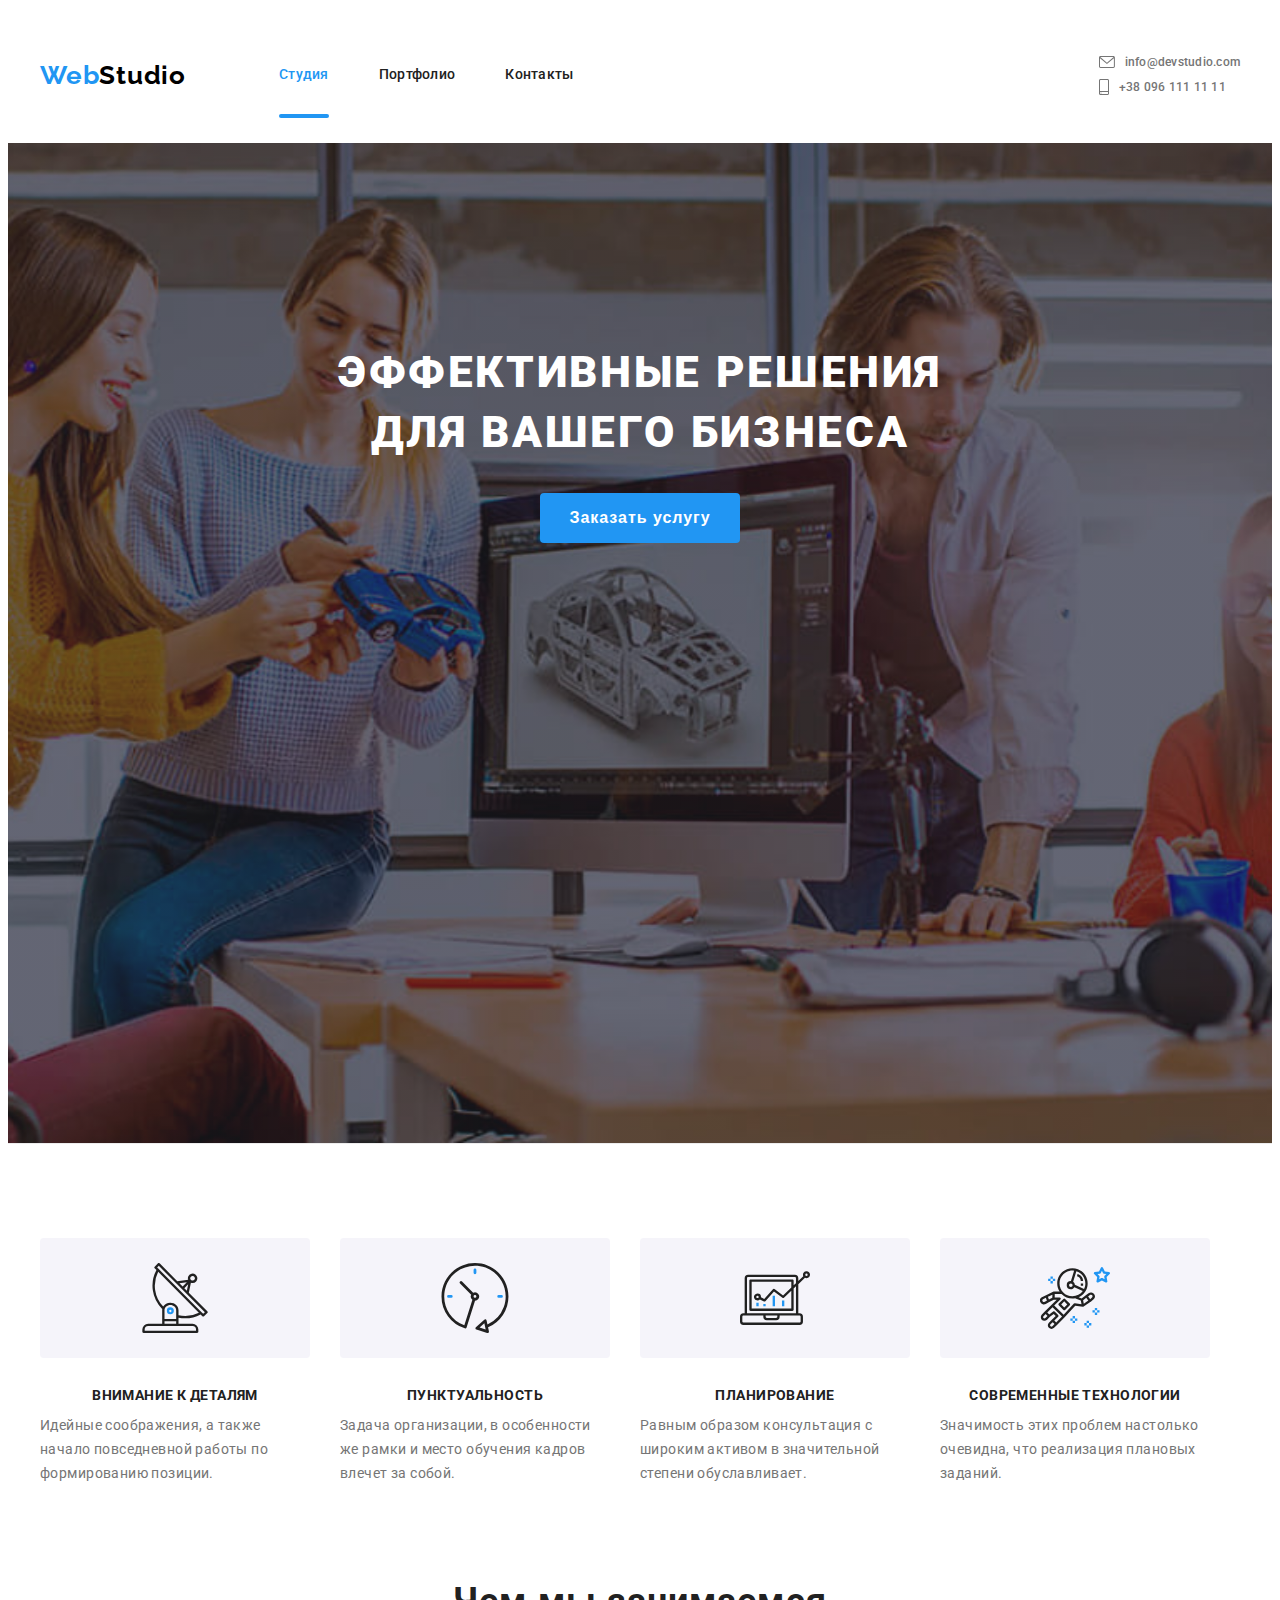
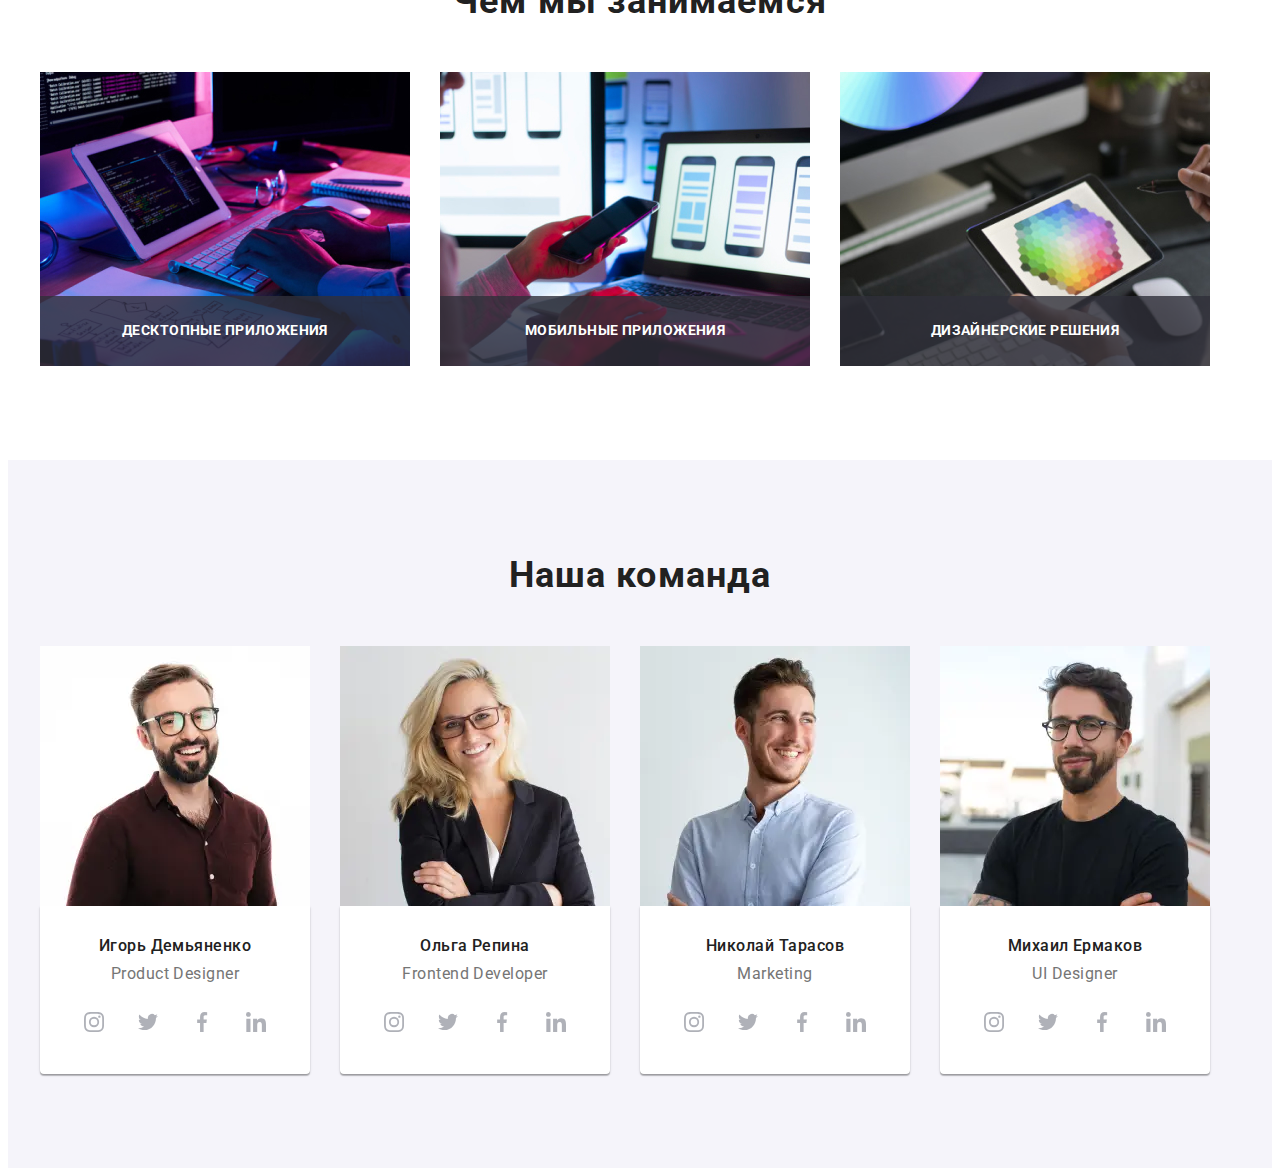
==== index.html @ 8771c3a0 "step 7" ====
<!DOCTYPE html>
<html lang="ru">
<head>
    <meta charset="UTF-8">
    <meta http-equiv="X-UA-Compatible" content="IE=edge">
    <meta name="viewport" content="width=device-width, initial-scale=1.0"/>
    <title>Document</title>
    <link rel="stylesheet" href="https://cdnjs.cloudflare.com/ajax/libs/modern-normalize/1.1.0/modern-normalize.min.css"
        integrity="sha512-wpPYUAdjBVSE4KJnH1VR1HeZfpl1ub8YT/NKx4PuQ5NmX2tKuGu6U/JRp5y+Y8XG2tV+wKQpNHVUX03MfMFn9Q=="
        crossorigin="anonymous" referrerpolicy="no-referrer" />

    <link rel="preconnect" href="https://fonts.googleapis.com">
 <link rel="preconnect" href="https://fonts.gstatic.com" crossorigin>

 <link href="https://fonts.googleapis.com/css2?family=Raleway:wght@700&family=Roboto:wght@400;500;700;900&display=swap" rel="stylesheet">


 <link rel="stylesheet" href="./css/main.min.css">
    
</head>
<body>
    <!---------------------------------------------Блок 1 Шапка ----------------------------------------------------->
     <header class="header"> 
         <div class="container header-container">
            <nav class="header-nav active">
              <a class="link body-logo-head" href="" lang="en"><span>Web</span><span class="third-body-logo">Studio</span></a>
        
                <ul class="list menu-list">
                    <li class="menu-list__map"><a class="menu-list__source link current" href="./index.html">Студия</a></li>
                    <li class="menu-list__map"><a class="menu-list__source link" href="./portfolio.html">Портфолио</a></li>
                    <li class="menu-list__map"><a class="menu-list__source link" href="#address">Контакты</a></li>
                    </ul>
                   </nav>
     <!-- <--========================= START Mobile-menu==================== --> 
             <button class="burger-btn" data-menu-open="">
                 <svg class="burger-btn__icon" width="40px" height="40px">
                   <use href="./img/page-3/icon/sprite.svg#icon-burger">
                       
                   </use>
                 </svg>
             </button>

            <div class="mobile-menu" data-menu="">
                <button class="mobile-menu__close" data-menu-close="">
                    <svg class="mobile-menu__complete" width="18px" height="18px">
                        <use href="./img/page-3/icon/sprite.svg#icon-close">
                
                        </use>
                    </svg>
                </button>
                <div class="mobile-menu__menu list">
                    <ul class="list mobile-menu__list">
                        <li class="mobile-menu__text"><a class="mobile-menu__anchor link current" href="">Студия</a></li>
                        <li class="mobile-menu__text"><a class="mobile-menu__anchor link" href="">Портфолио</a></li>
                        <li class="mobile-menu__text"><a class="mobile-menu__anchor link" href="">Контакты</a></li>
                    </ul>
                </div>
                <div class="mobile-menu__contacts">
                    <ul class="list mobile-menu__list">
                        <li class="mobile-menu__scroll" aria-label="Позвонить">
                            <a class="mobile-menu__phone link" href="tel:+380961111111">
                                +38 096 111 11 11
                            </a>
                        </li>
                        <li class="mobile-menu__scroll" aria-label="Написать">
                            <a class="mobile-menu__mail link" href="mailto:info@devstudio.com">
                                info@devstudio.com
                            </a>
                        </li>
                    </ul>
                </div>
                <div class="mobile-menu__network">
                    <ul class="list mobile-menu__catalog">
                        <li class="mobile-menu__cards"> <a class="mobile-menu__sites link" href="">Instagram</a></li>
                        <li class="mobile-menu__cards"> <a class="mobile-menu__sites link" href="">Twitter</a></li>
                        <li class="mobile-menu__cards"> <a class="mobile-menu__sites link" href="">Facebook</a></li>
                        <li class="mobile-menu__cards"> <a class="mobile-menu__sites link" href="">LinkedIn</a></li>
                    </ul>
                </div>
            </div> 
            <!--========================= AND Mobile-menu==================== -->
            <ul class="menu-list header-container__menu list">

                    <li class=" header-container__connection" aria-label="Написать">
                        <a class="menu-list__сonnection link" href="mailto:info@devstudio.com">
                            <svg class="menu-list__badge" width="16px" height="12px">
                                <use href="./img/page-3/icon/sprite.svg#icon-envelope">
                            
                                </use>
                            </svg>
                            info@devstudio.com
                         </a>
                    </li>
                    <li class="" aria-label="Позвонить">
                         <a class="menu-list__сonnection link" href="tel:+380961111111">
                             <svg class="menu-list__badge" width="10px" height="16px">
                                 <use href="./img/page-3/icon/sprite.svg#icon-smartphone">
                         
                                 </use>
                             </svg>
                        +38 096 111 11 11
                     </a>
                    </li>
             </ul>
       
            
        
        </div>  

   </header> 
    <!------------------------------------------Герой---------------------------------------------------------->
    <main>
            
             <section class="hero">
                

                 <div class="container hero__text">
                    <h1 class="main-slogan hero-after-title">Эффективные решения для вашего бизнеса</h1> 
                    <button data-modal-open class="button primary" type="button">Заказать услугу</button>
                </div>
                <div class="backdrop is-hidden" data-modal>
                    <div class="modal">
                        <button data-modal-close class="modal-close" type="button">
                            <svg class="modal-close-icon" width="18px" height="18px">
                                <use href="./img/page-3/icon/sprite.svg#icon-close">
                            
                                </use>
                            </svg>
                        </button>
                    
                        <!-- <div class="backdrop-form">
                                <form class="modal-form">
                                   <p class="form-text-hero">Оставьте свои данные, мы вам перезвоним</p>
                                        
                                            <div class="form-hero">
                                            <label class="form-hero-label" for="name">Имя</label>
                                               <div class="modal-form-wrapper">
                                                <input class="form-hero-input" type="text" name="username" autofocus id="name"  minlength="2" 
                                 pattern="[a-zA-Zа-яёА-ЯЁ]+" title="Имя должно содержать символы кириллицы или латиницы" required/>
                                                <svg class="modal-form-icon" width="18px" height="18px">
                                                    <use href="./img/page-3/icon/icons.svg#icon-person-black">
                                                
                                                    </use>
                                                </svg>
                                            </div>
                                            </div>
                                            <div class="form-hero">
                                            <label class="form-hero-label" for="tel">Телефон</label>
                                              <div class="modal-form-wrapper">
                                                <input class="form-hero-input" type="tel" name="tel" id="tel"  pattern="[0-9]{3}-[0-9]{3}-[0-9]{2}-[0-9]{2}" title="099-999-99-99" required/>
                                                <svg class="modal-form-icon" width="18px" height="18px">
                                                    <use href="./img/page-3/icon/icons.svg#icon-phone-black">
                                                
                                                    </use>
                                                </svg>
                                            </div>
                                            </div>
                                            <div class="form-hero">
                                            <label class="form-hero-label" for="email">Почта</label>
                                              <div class="modal-form-wrapper">
                                                <input class="form-hero-input" type="email" name="email" id="email" pattern="[a-z0-9._%+-]+@[a-z0-9.-]+\.[a-z]{2,4}$" title="mail@mail.com" required />
                                                <svg class="modal-form-icon" width="18px" height="18px">
                                                    <use href="./img/page-3/icon/icons.svg#icon-email-black">
                                                
                                                    </use>
                                                </svg>
                                                </div>
                                            </div>
                                            <div class="form-hero">
                                            <label>Комментарий</label>
                                                <textarea class="comment-form" name="comment" placeholder="Введите текст"></textarea>
                                            </div>
                                            <div class="form-hero-checbox">
                                                <label class="form-label-hero">
                                                <input class="checkbox" type="checkbox" name="agree" value="agree" id="agree" />
                                                <span class="icon"></span>
                                                Соглашаюсь с рассылкой и принимаю&nbsp;<a class="form-hero-link" href="index.html">Условия
                                                 договора</a></label>
                                            </div>
                                           
                                   
                              
                                    <button class="button primary" type="submit">Отправить</button>
                                </form>
                            </div>
                    </div>
                </div> --> 

            </section>
            
            <!-- Блок 3 приемущества -->
             
                <section class="about">

                    <div class="container">
                        <h2 class="visually-hidden">Наши приемущества</h2>
                        <ul class="list about-item">
                            <li class="about-pro-item icon-antenna">
                                <h3 class="about-title">Внимание к деталям</h3>
                                <p class="about-text">Идейные соображения, а также начало повседневной работы по формированию позиции.</p>

                            </li>
                        
                            <li class="about-pro-item icon-clock">
                                <h3 class="about-title">Пунктуальность</h3>
                                <p class="about-text">Задача организации, в особенности же рамки и место обучения кадров влечет за собой.</p>

                            </li>
                        
                            <li class="about-pro-item icon-diagram">
                                <h3 class="about-title">Планирование</h3>
                                <p class="about-text">Равным образом консультация с широким активом в значительной степени обуславливает.</p>

                            </li>
                        
                            <li class="about-pro-item icon-astronaut">
                                <h3 class="about-title">Современные технологии</h3>
                                <p class="about-text">Значимость этих проблем настолько очевидна, что реализация плановых заданий.</p>
                            </li>
                        </ul>
                    
                        </div>
                 </section> 
            
            <!--Блок 4 Направление-->
            
              <section class="aside-can">
                <div class="container">
                    <h2 class="aside-us">Чем мы занимаемся</h2>
                    <ul class="list item-us">
                        <li class="item-can">
                            <div class="features-icon">
                              <img src="./img/page-1/img-7.jpg" width="370" height="294" alt="foto computer" />
                              <div class="features-icon-head">
                              <h2 class="features-icon-text">Десктопные приложения</h2>
                              </div>
                            </div>
                        </li>
                        <li class="item-can">
                            <div class="features-icon">
                            <img src="./img/page-1/img-8.jpg" width="370" height="294" alt="foto telephone" />
                                <div class="features-icon-head">
                                <h2 class="features-icon-text">Мобильные приложения</h2>
                                </div>
                            </div>
                        </li>
                        <li class="item-can">
                            <div class="features-icon">
                            <img src="./img/page-1/img-9.jpg" width="370" height="294" alt="foto tablet">
                                <div class="features-icon-head">
                                <h2 class="features-icon-text">Дизайнерские решения</h2>
                                </div>
                            </div>
                        </li>
                    </ul>
                </div>
            </section> 

        <!---Блок 5 Сотрудники-->
           
                <section class="aside-team">
                    <div class="container">

                        <h2 class="aside-us">Наша команда</h2>
                        <ul class="list item-us">
                            <li class="item item-substrate">
                                <picture>

                                    <source media="(min-width: 1200px)" 
                                    srcset="./img/img/team/team-1-desktop.webp,
                                            ./img/img/team/team-1-desktop@2x.webp " 
                                    type="image/webp">



                                    <source media="(min-width: 1200px)"
                                     srcset="./img/img/team/team-1-desktop.jpg,
                                            ./img/img/team/team-1-desktop@2x.jpg">



                                    <source media="(min-width: 768px)" 
                                     srcset="./img/img/team/team-1-tablet.webp,
                                             ./img/img/team/team-1-tablet@2x.webp " 
                                    type="image/webp">
                                   

                                    <source media="(min-width: 768px)" 
                                     srcset="./img/img/team/team-1-tablet.jpg
                                             ./img/img/team/team-1-tablet@2x.jpg ">


                                        
                                    <source media="(min-width: 270px)" 
                                    srcset="./img/img/team/team-1.webp,
                                            ./img/img/team/team-1@2x.webp " 
                                    type="image/webp">


                                    <source media="(min-width: 270px)" 
                                    srcset="./img/img/team/team-1.jpg,
                                            ./img/img/team/team-1@2x.jpg ">
                                <img class="aside-img" src="#" alt="employees-1" 
                                loading="lazy">
                                
                                </picture>
                            
                                <div class="item-pro-name">
                                <h3 class="item-name">Игорь Демьяненко</h3>
                                <p class="content-team">Product Designer</p>
                                
                                <ul class="list  icon-manu">
                                    <li class="icon-list">
                                        <a  href="" class="link-info">
                                            <svg class="icon-info" width="20px" height="20px">
                                                <use href="./img/page-3/icon/sprite.svg#icon-instagram">
                                                </use>
                                            </svg>
                                        </a>
                                    </li>
                                    <li class="icon-list">
                                        <a class="link-info" href="">
                                            <svg class="icon-info" width="20px" height="20px">
                                                <use href="./img/page-3/icon/sprite.svg#icon-twitter">
                                                </use>
                                            </svg>
                                        </a>
                                    </li>
                                    <li class="icon-list">
                                        <a class="link-info" href="">
                                            <svg class="icon-info" width="20px" height="20px">
                                                <use href="./img/page-3/icon/sprite.svg#icon-facebook">
                                                </use>
                                            </svg>
                                        </a>
                                    </li>
                                    <li class="icon-list">
                                        <a class="link-info" href="">
                                            <svg class="icon-info" width="20px" height="20px">
                                                <use href="./img/page-3/icon/sprite.svg#icon-linkedin">
                                                </use>
                                            </svg>
                                        </a>
                                    </li>
                                </ul>
                                </div>
                            </li>
                            <li class="item item-substrate">
                                <picture>
                                
                                    <source media="(min-width: 1200px)" 
                                    srcset="./img/img/team/team-2-desktop.webp,
                                            ./img/img/team/team-2-desktop@2x.webp "
                                    type="image/webp">
                                
                                
                                
                                    <source media="(min-width: 1200px)" 
                                    srcset="./img/img/team/team-2-desktop.jpg,
                                            ./img/img/team/team-2-desktop@2x.jpg">
                                
                                
                                
                                    <source media="(min-width: 768px)" 
                                    srcset="./img/img/team/team-2-tablet.webp,
                                            ./img/img/team/team-2-tablet@2x.webp " 
                                    type="image/webp">
                                
                                
                                    <source media="(min-width: 768px)" 
                                    srcset="./img/img/team/team-2-tablet.jpg
                                            ./img/img/team/team-2-tablet@2x.jpg ">
                                
                                
                                
                                    <source media="(min-width: 270px)" 
                                    srcset="./img/img/team/team-2.webp,
                                            ./img/img/team/team-2@2x.webp "
                                    type="image/webp">
                                
                                
                                    <source media="(min-width: 270px)" 
                                    srcset="./img/img/team/team-2.jpg,
                                            ./img/img/team/team-2@2x.jpg ">
                                    <img class="aside-img" 
                                    src="#" 
                                    alt="employees-2" 
                                    loading="lazy">
                                
                                </picture>
                               
                                <div class="item-pro-name">
                                <h3 class="item-name">Ольга Репина</h3>
                                <p class="content-team">Frontend Developer</p>
                                <ul class="list  icon-manu">
                                    <li class="icon-list">
                                        <a href="" class="link-info">
                                            <svg class="icon-info" width="20px" height="20px">
                                                <use href="./img/page-3/icon/sprite.svg#icon-instagram">
                                                </use>
                                            </svg>
                                        </a>
                                    </li>
                                    <li class="icon-list">
                                        <a class="link-info" href="">
                                            <svg class="icon-info" width="20px" height="20px">
                                                <use href="./img/page-3/icon/sprite.svg#icon-twitter">
                                                </use>
                                            </svg>
                                        </a>
                                    </li>
                                    <li class="icon-list">
                                        <a class="link-info" href="">
                                            <svg class="icon-info" width="20px" height="20px">
                                                <use href="./img/page-3/icon/sprite.svg#icon-facebook">
                                                </use>
                                            </svg>
                                        </a>
                                    </li>
                                    <li class="icon-list">
                                        <a class="link-info" href="">
                                            <svg class="icon-info" width="20px" height="20px">
                                                <use href="./img/page-3/icon/sprite.svg#icon-linkedin">
                                                </use>
                                            </svg>
                                        </a>
                                    </li>
                                </ul>
                                </div>
                            </li>
                            <li class="item item-substrate">
                                <picture>
                                
                                    <source media="(min-width: 1200px)" 
                                    srcset="./img/img/team/team-3-desktop.webp,
                                            ./img/img/team/team-3-desktop@2x.webp " 
                                    type="image/webp">
                                
                                
                                
                                    <source media="(min-width: 1200px)" 
                                    srcset="./img/img/team/team-3-desktop.jpg,
                                            ./img/img/team/team-3-desktop@2x.jpg">
                                
                                
                                
                                    <source media="(min-width: 768px)" 
                                    srcset="./img/img/team/team-3-tablet.webp,
                                            ./img/img/team/team-3-tablet@2x.webp " 
                                    type="image/webp">
                                
                                
                                    <source media="(min-width: 768px)" 
                                    srcset="./img/img/team/team-3-tablet.jpg
                                            ./img/img/team/team-3-tablet@2x.jpg ">
                                
                                
                                
                                    <source media="(min-width: 270px)" 
                                    srcset="./img/img/team/team-3.webp,
                                            ./img/img/team/team-3@2x.webp " 
                                    type="image/webp">
                                
                                
                                    <source media="(min-width: 270px)" 
                                    srcset="./img/img/team/team-3.jpg,
                                            ./img/img/team/team-3@2x.jpg ">
                                    <img class="aside-img" 
                                    src="#" 
                                    alt="employees-3" 
                                    loading="lazy">
                                
                                </picture>
                                
                                
                                <div class="item-pro-name">
                                <h3 class="item-name">Николай Тарасов</h3>
                                <p class="content-team">Marketing</p>
                                <ul class="list  icon-manu">
                                    <li class="icon-list">
                                        <a href="" class="link-info">
                                            <svg class="icon-info" width="20px" height="20px">
                                                <use href="./img/page-3/icon/sprite.svg#icon-instagram">
                                                </use>
                                            </svg>
                                        </a>
                                    </li>
                                    <li class="icon-list">
                                        <a class="link-info" href="">
                                            <svg class="icon-info" width="20px" height="20px">
                                                <use href="./img/page-3/icon/sprite.svg#icon-twitter">
                                                </use>
                                            </svg>
                                        </a>
                                    </li>
                                    <li class="icon-list">
                                        <a class="link-info" href="">
                                            <svg class="icon-info" width="20px" height="20px">
                                                <use href="./img/page-3/icon/sprite.svg#icon-facebook">
                                                </use>
                                            </svg>
                                        </a>
                                    </li>
                                    <li class="icon-list">
                                        <a class="link-info" href="">
                                            <svg class="icon-info" width="20px" height="20px">
                                                <use href="./img/page-3/icon/sprite.svg#icon-linkedin">
                                                </use>
                                            </svg>
                                        </a>
                                    </li>
                                </ul>
                                </div>
                            </li>
                            <li class="item item-substrate">
                                <picture>
                                
                                    <source media="(min-width: 1200px)" 
                                    srcset="./img/img/team/team-4-desktop.webp,
                                            ./img/img/team/team-4-desktop@2x.webp " 
                                    type="image/webp">
                                
                                
                                
                                    <source media="(min-width: 1200px)" 
                                    srcset="./img/img/team/team-4-desktop.jpg,
                                            ./img/img/team/team-4-desktop@2x.jpg">
                                
                                
                                
                                    <source media="(min-width: 768px)" 
                                    srcset="./img/img/team/team-4-tablet.webp,
                                            ./img/img/team/team-4-tablet@2x.webp " 
                                    type="image/webp">
                                
                                
                                    <source media="(min-width: 768px)" 
                                    srcset="./img/img/team/team-4-tablet.jpg
                                            ./img/img/team/team-4-tablet@2x.jpg ">
                                
                                
                                
                                    <source media="(min-width: 270px)" 
                                    srcset="./img/img/team/team-4.webp,
                                            ./img/img/team/team-4@2x.webp " 
                                    type="image/webp">
                                
                                
                                    <source media="(min-width: 270px)" 
                                    srcset="./img/img/team/team-4.jpg,
                                            ./img/img/team/team-4@2x.jpg ">
                                    <img class="aside-img" 
                                    src="#" 
                                    alt="employees-4"
                                    loading="lazy">
                                
                                </picture>
                               
                                <div class="item-pro-name">
                                <h3 class="item-name">Михаил Ермаков</h3>
                                <p class="content-team">UI Designer</p>
                                <ul class="list  icon-manu">
                                    <li class="icon-list">
                                        <a href="" class="link-info">
                                            <svg class="icon-info" width="20px" height="20px">
                                                <use href="./img/page-3/icon/sprite.svg#icon-instagram">
                                                </use>
                                            </svg>
                                        </a>
                                    </li>
                                    <li class="icon-list">
                                        <a class="link-info" href="">
                                            <svg class="icon-info" width="20px" height="20px">
                                                <use href="./img/page-3/icon/sprite.svg#icon-twitter">
                                                </use>
                                            </svg>
                                        </a>
                                    </li>
                                    <li class="icon-list">
                                        <a class="link-info" href="">
                                            <svg class="icon-info" width="20px" height="20px">
                                                <use href="./img/page-3/icon/sprite.svg#icon-facebook">
                                                </use>
                                            </svg>
                                        </a>
                                    </li>
                                    <li class="icon-list">
                                        <a class="link-info" href="">
                                            <svg class="icon-info" width="20px" height="20px">
                                                <use href="./img/page-3/icon/sprite.svg#icon-linkedin">
                                                </use>
                                            </svg>
                                        </a>
                                    </li>
                                </ul>
                                </div>
                            </li>
                        </ul>
                    </div>
             </section>

             <!-- <section class="our-clients">
                  <div class="container">
                      <h2 class="aside-us">Постоянные клиенты</h2>
                      <ul class="list item-us">
                            <li class="frame">
                                <a class="frame-clients" href="">
                                    <svg class="icon-frame"  width="106px" height="60px">
                                        <use href="./img/page-3/icon/sprite.svg#icon-group">
                                        </use>
                                    </svg>
                                </a>
                            </li>
                            <li class="frame">
                                <a class="frame-clients" href="">
                                    <svg class="icon-frame" width="106px" height="60px">
                                        <use href="./img/page-3/icon/sprite.svg#icon-group-1">
                                        </use>
                                    </svg>
                                </a>
                            </li>
                            <li class="frame">
                                <a class="frame-clients" href="">
                                    <svg class="icon-frame" width="106px" height="60px">
                                        <use href="./img/page-3/icon/sprite.svg#icon-group-2">
                                        </use>
                                    </svg>
                                </a>
                            </li>
                            <li class="frame">
                                <a class="frame-clients" href="">
                                    <svg class="icon-frame" width="106px" height="60px">
                                        <use href="./img/page-3/icon/sprite.svg#icon-group-3">
                                        </use>
                                    </svg>
                                </a>
                            </li>
                            <li class="frame">
                                <a class="frame-clients" href="">
                                    <svg class="icon-frame" width="106px" height="60px">
                                        <use href="./img/page-3/icon/sprite.svg#icon-group-4">
                                        </use>
                                    </svg>
                                </a>
                            </li>

                            <li class="frame">
                                <a class="frame-clients" href="">
                                    <svg class="icon-frame" width="106px" height="60px">
                                        <use href="./img/page-3/icon/sprite.svg#icon-group-5">
                                        </use>
                                    </svg>
                                </a>
                            </li>
                      </ul>

                  </div>

             </section>  -->
            
</main>
    <!------------------------------------Блок 6 конт-я информ.---------------------------------------------->
    <!-- <footer class="address " id="address"> -->
        <!-- <div class="container footer-info">
            <div class="">
            <a class="link body-logo-footer addres-logo" href="" lang="en"><span>Web</span><span
                    class="second-body-logo">Studio</span></a>
                    
            <address class="footer-address">
                <p class="aside-footer">г. Киев, пр-т Леси Украинки, 26</p>

                
                <ul class="list">
                    <li class="footer"><a class="footer-link link" href="mailto:info@devstudio.com"> info@devstudio.com </a>
                    </li>
                    <li class="footer"><a class="footer-link link" href="tel:+380961111111">+38 096 111 11 11 </a></li>
                </ul>
               
            </address>
            </div>
    
            <div class="footer-info-icon footer-blok">
                <h2 class="footer-icon">присоединяйтесь</h2>
                <ul class="list item-us">
                    <li class="icon-list">
                        <a href="" class="list footer-s-l-link footer-last">
                            <svg class="icon-info-footer" width="20px" height="20px">
                                <use href="./img/page-3/icon/sprite.svg#icon-instagram">
                                </use>
                            </svg>
                        </a>
                    </li>
                    <li class="icon-list">
                        <a class="list footer-s-l-link footer-last" href="">
                            <svg class="icon-info-footer" width="20px" height="20px">
                                <use href="./img/page-3/icon/sprite.svg#icon-twitter">
                                </use>
                            </svg>
                        </a>
                    </li>
                    <li class="icon-list">
                        <a class="list footer-s-l-link footer-last" href="">
                            <svg class="icon-info-footer" width="20px" height="20px">
                                <use href="./img/page-3/icon/sprite.svg#icon-facebook">
                                </use>
                            </svg>
                        </a>
                    </li>
                    <li class="icon-list">
                        <a class="list footer-s-l-link footer-last" href="">
                            <svg class="icon-info-footer" width="20px" height="20px">
                                <use href="./img/page-3/icon/sprite.svg#icon-linkedin">
                                </use>
                            </svg>
                        </a>
                    </li>
                </ul>
            </div>
            <div class="distribution-form">
                <form class="">
                    <p class="label-footer">Подпишитесь на рассылку</p>
                    <div class="footer-form">
                      <input class="input-footer" type="email" name="mail" placeholder="E-mail" id="mail" pattern="[a-z0-9._%+-]+@[a-z0-9.-]+\.[a-z]{2,4}$"
                    title="mail@mail.com">

                        <button class="button-form primary" type="submit">Подписаться
                             <svg class="form-icon-footer" width="24px" height="24px">
                              <use href="./img/page-3/icon/icons.svg#icon-icon-send">
                              </use>
                          </svg>
                        </button>
                        </div>
                </form>
                
            </div>
        </div>
    -->
    
    <!-- </footer> -->

    <!-- <script src="./js/modal.js"></script> -->
      <script src="./js/menu.js"></script>
</body>
</html>
---- css/main.min.css ----
:root{--header-color: #ffffff;--line-header-color: #ececec;--logo-color: #000000;--second-logo-color: #ffffff;--accent-color: #2196f3;--second-accent-color: #2f303a;--third-accent-color: #f5f4fa;--primary-text-color: #212121;--second-text-color: #757575;--fon-hero-color: rgba(47, 48, 58, 0.4);--icon-color: #afb1b8;--portfolio-color: #e5e5e5}.visually-hidden{position:absolute;white-space:nowrap;width:1px;height:1px;overflow:hidden;border:0;padding:0;clip:rect(0 0 0 0);clip-path:inset(50%);margin:-1px}body{font-family:"Roboto", sans-serif;background-color:#ffffff}p,h1,h2,h3,h4,h5,h6{margin-top:0px;margin-bottom:0px}img{display:block;max-width:100%;height:auto}.list{list-style:none;margin:0;padding:0}.link{text-decoration:none}.list .link.current{color:var(--accent-color)}.container{padding-left:15px;padding-right:15px;margin-left:auto;margin-right:auto}@media screen and (min-width: 480px){.container{width:480px}}@media screen and (min-width: 768px){.container{width:768px}}@media screen and (min-width: 1200px){.container{width:1200px}}.body-logo-head{font-family:"Raleway", sans-serif;font-weight:700;font-size:24px;line-height:1.17;letter-spacing:0.03em;display:inline-block;color:var(--accent-color)}@media screen and (min-width: 768px){.body-logo-head{margin-right:88px}}@media screen and (min-width: 1200px){.body-logo-head{margin-right:93px;font-weight:700;font-size:26px;line-height:1.19;letter-spacing:0.03em;display:inline-block;color:var(--accent-color)}}.body-logo-footer{font-family:"Raleway", sans-serif;font-weight:700;font-size:26px;line-height:1.19;letter-spacing:0.03em;display:inline-block;color:var(--accent-color)}.second-body-logo{font-size:26px;line-height:1.19;color:var(--second-logo-color)}.third-body-logo{font-size:24px;line-height:1.17;color:var(--logo-color)}@media screen and (min-width: 1200px){.third-body-logo{font-size:26px;line-height:1.19;color:var(--logo-color)}}.addres-logo{margin-bottom:20px}.icon-manu{display:flex;justify-content:center}.icon-list{width:44px;height:44px;margin-right:10px}.icon-list:last-child{margin-right:0px}.modal-form-icon{display:block;position:absolute;top:50%;left:12px;transform:translateY(-50%);transition:border-color 250ms cubic-bezier(0.4, 0, 0.2, 1)}.form-hero input:focus ~ .modal-form-icon{fill:var(--accent-color)}.icon{display:inline-block;width:16px;height:15px;margin-right:7px;border-radius:4px;border:2px solid var(--logo-color)}.checkbox:checked+.icon{border-color:var(--accent-color);background-color:var(--accent-color);background-image:url(../img/page-3/icon/check.svg);background-size:contain;background-origin:border-box}.modal-close-icon{fill:currentColor}.footer-info-icon{margin-left:70px}.footer-icon{font-weight:bold;font-size:14px;line-height:1.14;letter-spacing:0.03em;text-transform:uppercase;color:var(--header-color);margin-bottom:20px}.footer-s-l-link{width:100%;height:100%;border-radius:50%;transition:background-color 250ms cubic-bezier(0.4, 0, 0.2, 1);display:flex;align-items:center;justify-content:center}.footer-s-l-link:hover,.footer-s-l-link:focus{background-color:var(--accent-color)}.icon-info-footer{fill:var(--header-color)}.footer-s-l-link:hover .footer-last,.footer-s-l-link:focus .footer-last{fill:#ffffff}.footer-s-l-link:hover .footer-last:hover,.footer-s-l-link:hover .footer-last:focus,.footer-s-l-link:focus .footer-last:hover,.footer-s-l-link:focus .footer-last:focus{background-color:var(--accent-color)}.footer-last{transition:background-color 250ms cubic-bezier(0.4, 0, 0.2, 1);background-color:rgba(255,255,255,0.1)}.footer-last .footer-s-l-link{transition:fiil 250ms cubic-bezier(0.4, 0, 0.2, 1);fill:var(--header-color)}.header-connect{margin-left:auto}.aside-footer{margin-bottom:9px;font-weight:400;font-size:14px;line-height:1.71;transition:color 250ms cubic-bezier(0.4, 0, 0.2, 1);color:var(--second-logo-color)}.aside-footer:hover,.aside-footer:hover,.aside-footer:focus{color:var(--accent-color)}.footer-link{font-weight:500;font-size:14px;line-height:1.71;transition:color 250ms cubic-bezier(0.4, 0, 0.2, 1);color:rgba(255,255,255,0.6)}.button{display:inline-block;font-weight:700;font-size:16px;line-height:1.88;border-radius:4px;border:1px solid transparent;cursor:pointer}.button-form{display:inline-flex;padding-left:29px;font-weight:700;font-size:16px;line-height:1.88;border-radius:4px;border:1px solid transparent;cursor:pointer}.primary{min-width:200px;height:50px;letter-spacing:0.06em;align-items:center;text-align:center;transition:background-color 250ms cubic-bezier(0.4, 0, 0.2, 1),box-shadow 250ms cubic-bezier(0.4, 0, 0.2, 1);background-color:var(--accent-color);color:var(--header-color)}.primary:hover,.primary:focus{background-color:#188ce8;box-shadow:0px 4px 4px rgba(0,0,0,0.15)}.secondary{border-radius:4px;letter-spacing:0.03em;transition:background-color 250ms cubic-bezier(0.4, 0, 0.2, 1),color 250ms cubic-bezier(0.4, 0, 0.2, 1),box-shadow 250ms cubic-bezier(0.4, 0, 0.2, 1);background-color:var(--third-accent-color);color:var(--primary-text-color)}.secondary:hover,.secondary:focus{background-color:var(--accent-color);color:var(--header-color);box-shadow:0px 3px 1px rgba(0,0,0,0.1),0px 1px 2px rgba(0,0,0,0.08),0px 2px 2px rgba(0,0,0,0.12)}.active{color:var(--accent-color)}.backdrop{position:fixed;top:0;left:0;width:100vw;height:100vh;z-index:2;background-color:rgba(0,0,0,0.2);transition:opacity 250ms linear, visibility 250ms linear}.backdrop.is-hidden{visibility:hidden;opacity:0;pointer-events:none}.modal{position:absolute;min-width:528px;min-height:581px;top:50%;left:50%;transform:translate(-50%, -50%);background-color:#ffffff}.modal-close{position:absolute;width:30px;height:30px;top:8px;right:8px;border-radius:50%;border:1px solid rgba(0,0,0,0.1);background-color:transparent;color:var(--logo-color);display:flex;align-items:center;justify-content:center;transition:color 250ms cubic-bezier(0.4, 0, 0.2, 1)}.modal-close:hover,.modal-close:focus{color:var(--accent-color)}.modal-form{width:528px;margin-left:auto;margin-right:auto;padding:40px}.form-hero{display:flex;flex-direction:column;font-weight:400;font-size:12px;line-height:1.17;text-align:left;letter-spacing:0.01em;color:#757575}.form-hero label{margin-bottom:4px}.modal-form-wrapper{position:relative;display:block}.form-hero input{width:100%;height:40px;padding-left:42px;border:1px solid rgba(33,33,33,0.2);box-sizing:border-box;border-radius:4px;transition:border-color 250ms cubic-bezier(0.4, 0, 0.2, 1)}.form-hero input::placeholder{font-style:normal;font-weight:400;font-size:14px;line-height:1.14;letter-spacing:0.01em;color:rgba(117,117,117,0.5)}.form-hero input:focus{outline:none;border-color:var(--accent-color)}.form-hero input:focus:not(:last-child){margin-bottom:10px}.form-text-hero{font-weight:700;font-size:20px;line-height:1.15;margin-bottom:12px;text-align:center;letter-spacing:0.03em;color:var(--primary-text-color)}.form-hero-checbox{display:flex;flex-direction:column;margin-top:20px;margin-bottom:30px;list-style:none}.form-hero-checbox input[type="checkbox"]{width:16px;height:15px}.form-label-hero{display:flex;align-items:center;justify-content:center}.checkbox{-webkit-appearance:none;-moz-appearance:none;appearance:none;position:absolute}.icon{display:inline-block;width:16px;height:15px;margin-right:7px;border-radius:4px;border:2px solid var(--logo-color)}.form-hero-checbox label{font-style:normal;font-weight:400;font-size:14px;line-height:1.17;letter-spacing:0.03em;color:var(--second-text-color)}.form-hero-link{text-decoration-line:underline;color:var(--accent-color)}.comment-form{width:100%;height:120px;padding-top:12px;padding-left:16px;letter-spacing:0.01em;border:1px solid rgba(33,33,33,0.2);box-sizing:border-box;border-radius:4px;color:rgba(117,117,117,0.5);resize:none;transition:border-color 250ms cubic-bezier(0.4, 0, 0.2, 1)}.form-hero textarea:focus{outline:none;border-color:var(--accent-color);color:var(--primary-text-color)}.input-footer{width:358px;height:50px;margin-right:12px;border:1px solid rgba(255,255,255,0.3);box-sizing:border-box;filter:drop-shadow(0px 4px 4px rgba(0,0,0,0.15));border-radius:4px;background-color:var(--second-accent-color)}.footer-form input{padding-left:16px;letter-spacing:0.03em;color:rgba(255,255,255,0.6)}.label-footer{margin-bottom:20px;font-weight:700;font-size:14px;line-height:1.14;letter-spacing:0.03em;text-transform:uppercase;color:#ffffff}.form-icon-footer{margin-left:10px}.aside-us{font-weight:700;font-size:36px;line-height:1.17;letter-spacing:0.03em;margin-bottom:50px;color:var(--primary-text-color)}.distribution-form{margin-left:auto;display:flex}.header{position:relative;top:0;left:0;width:100%;padding-top:10px;padding-bottom:10px;background-color:var(--header-color)}@media screen and (min-width: 480px){.header{padding-top:10px;padding-bottom:10px}}@media screen and (min-width: 768px){.header{padding-top:0px;padding-bottom:0px}}@media screen and (min-width: 1200px){.header{padding-top:24px;padding-bottom:25px}}.header-container{display:flex;align-items:center}.burger-btn{display:block;margin-left:auto;background-color:transparent;cursor:pointer;padding:0;line-height:0;border:none}@media screen and (min-width: 768px){.burger-btn{display:none}}.mobile-menu{position:fixed;z-index:100;top:0;left:0;width:100vw;height:100vh;background-color:white;padding:48px 40px;opacity:0;visibility:hidden;pointer-events:none;transition:opasity 250ms linear, visibility 250ms linear;display:flex;flex-direction:column;justify-content:space-between}.mobile-menu.is-open{opacity:1;visibility:visible;pointer-events:all}.mobile-menu__close{background-color:transparent;cursor:pointer;padding:0;line-height:0;border:none;position:absolute;top:10px;right:15px}.mobile-menu__text:not(:last-child){margin-bottom:32px}.mobile-menu__anchor{display:flex;font-style:normal;font-weight:500;font-size:40px;line-height:1.76;text-align:center;letter-spacing:0.02em;transition:color 250ms cubic-bezier(0.4, 0, 0.2, 1);color:var(--primary-text-color);text-decoration:none}.mobile-menu__anchor:hover,.mobile-menu__anchor:focus{color:var(--accent-color)}.mobile-menu__contacts{margin-top:auto}.mobile-menu__scroll:last-child{margin-top:32px;margin-bottom:64px}.mobile-menu__phone{font-weight:500;font-size:34px;line-height:1.18;letter-spacing:0.02em;color:var(--accent-color)}@media screen and (max-width: 479px){.mobile-menu__phone{font-size:8vw}}.mobile-menu__mail{font-weight:500;font-size:24px;line-height:1.17;letter-spacing:0.02em;color:var(--second-text-color)}.mobile-menu__network{display:flex;align-items:center}.mobile-menu__catalog{display:flex}.mobile-menu__cards:not(:last-child)::after{content:"";border:1px solid rgba(33,33,33,0.2);transform:rotate(90deg);margin-right:10px;margin-left:10px}.mobile-menu__sites{font-weight:500;font-size:18px;line-height:1.22;letter-spacing:0.02em;color:var(--accent-color)}@media screen and (max-width: 767px){.menu-list__source{display:none}}@media screen and (max-width: 767px){.menu-list__сonnection{display:none}}.header-nav{display:flex;align-items:center}.menu-list{display:flex}@media screen and (max-width: 767px){.menu-list{display:none}}.header-container__menu{display:none}@media screen and (min-width: 768px){.header-container__menu{display:block;margin-top:21px;margin-left:auto;margin-bottom:20px}}.header-container__connection{margin-right:50px}@media screen and (min-width: 768px){.header-container__connection{margin-right:0;margin-bottom:10px}}.menu-list__map:not(:last-child){margin-right:50px}.menu-list__source{display:block;padding-top:35px;padding-bottom:35px;font-weight:500;font-size:14px;line-height:1.14;letter-spacing:0.02em;transition:color 250ms cubic-bezier(0.4, 0, 0.2, 1);color:var(--primary-text-color);text-decoration:none;position:relative}.menu-list__source:hover,.menu-list__source:focus{color:var(--accent-color)}.menu-list__source.current::before{content:"";width:100%;height:4px;position:absolute;border-radius:2px;bottom:0;display:block;background-color:#2196f3}.menu-list__сonnection{font-weight:500;font-size:14px;line-height:1.14;letter-spacing:0.02em;color:var(--second-text-color);display:flex;align-items:center;transition:color 250ms cubic-bezier(0.4, 0, 0.2, 1)}.menu-list__сonnection:hover,.menu-list__сonnection:focus{color:var(--accent-color)}@media screen and (min-width: 768px){.menu-list__сonnection{font-weight:500;font-size:12px;line-height:1.17}}.menu-list__badge{margin-right:10px;background-position:center;fill:currentColor}.menu-list__badge:hover{fill:var --accent-color}.hero{padding-top:118px;padding-bottom:118px;margin-left:auto;margin-right:auto;text-align:center;background-color:var(--second-accent-color);border-bottom:1px solid #ececec;background-image:linear-gradient(rgba(47,48,58,0.4), rgba(47,48,58,0.4)),url("../img/img/hero/hero.jpg");background-position:center;background-repeat:no-repeat;background-size:cover;max-width:480px;height:400px}@media screen and (min-device-pixel-ratio: 2), (min-resolution: 192dpi), (min-resolution: 2dppx){.hero{background-image:url("../img/img/hero/hero2x.jpg")}}@media screen and (min-width: 768px){.hero{padding-top:118px;padding-bottom:118px;background-image:linear-gradient(rgba(47,48,58,0.4), rgba(47,48,58,0.4)),url("../img/img/hero/hero-tablet.jpg");max-width:768px;height:400px}}@media screen and (min-width: 768px) and (min-device-pixel-ratio: 2), screen and (min-width: 768px) and (min-resolution: 192dpi), screen and (min-width: 768px) and (min-resolution: 2dppx){.hero{background-image:url("../img/img/hero/hero-tablet2x.jpg")}}@media screen and (min-width: 1200px){.hero{padding-top:200px;padding-bottom:200px;background-image:linear-gradient(rgba(47,48,58,0.4), rgba(47,48,58,0.4)),url("../img/img/hero/hero-desktop.jpg");max-width:1600px;height:600px}}@media screen and (min-width: 1200px) and (min-device-pixel-ratio: 2), screen and (min-width: 1200px) and (min-resolution: 192dpi), screen and (min-width: 1200px) and (min-resolution: 2dppx){.hero{background-image:url("../img/img/hero/hero-desktop2x.jpg")}}.main-slogan{font-weight:900;font-size:44px;line-height:1.36;text-align:center;text-transform:uppercase;vertical-align:top;letter-spacing:0.06em;color:var(--header-color)}@media screen and (max-width: 479px), (min-width: 480px){.main-slogan{font-size:26px;line-height:1.61}}@media screen and (min-width: 768px){.main-slogan{font-size:26px;line-height:1.61}}@media screen and (min-width: 1200px){.main-slogan{font-size:44px;line-height:1.36}}.hero-after-title{max-width:696px;margin-left:auto;margin-right:auto;margin-bottom:30px}@media screen and (min-width: 480px){.hero-after-title{max-width:360px}}@media screen and (min-width: 768px){.hero-after-title{max-width:360px}}@media screen and (min-width: 1200px){.hero-after-title{max-width:696px}}.about{padding-top:94px;padding-bottom:94px}@media screen and (min-width: 768px){.about-item{display:flex;flex-wrap:wrap}}@media screen and (min-width: 1200px){.about-item{display:flex}}.about-pro-item{width:450px}@media screen and (min-width: 768px){.about-pro-item{width:50%}.about-pro-item:nth-child(2n+1){margin-right:30px}}@media screen and (min-width: 1200px){.about-pro-item{width:270px}}@media screen and (min-width: 1200px){.about-pro-item:not(:last-child){margin-right:30px}}.about-pro-item::before{display:block;content:"";height:120px;margin-bottom:30px;border-radius:4px;background-color:var(--third-accent-color);background-size:70px, 70px;background-repeat:no-repeat;background-position:center}.about-title{text-transform:uppercase;text-align:center;margin-bottom:10px;font-weight:700;font-size:14px;line-height:1.14;letter-spacing:0.03em;color:var(--primary-text-color)}.about-text{font-weight:400;font-size:14px;line-height:1.71;letter-spacing:0.03em;color:var(--second-text-color)}@media screen and (max-width: 1199px){.about-text{margin-bottom:30px}}.aside-can{text-align:center;padding-bottom:94px}@media screen and (max-width: 1199px){.aside-can{display:none}}.icon-antenna::before{background-image:url(../img/page-3/icon/antenna.svg)}.icon-clock::before{background-image:url(../img/page-3/icon/clock.svg)}.icon-diagram::before{background-image:url(../img/page-3/icon/diagram.svg)}.icon-astronaut::before{background-image:url(../img/page-3/icon/astronaut.svg)}.item-us{display:flex;text-align:center}.item-can{width:370px}.item-can:not(:last-child){margin-right:30px}.features-icon{display:flex;position:relative;justify-content:center}.features-icon-head{position:absolute;width:370px;height:70px;bottom:0;background-color:rgba(47,48,58,0.8)}.features-icon-text{padding-top:27px;font-size:14px;line-height:1.14;text-align:center;letter-spacing:0.03em;text-transform:uppercase;color:#ffffff}.aside-team{padding-top:94px;padding-bottom:94px;letter-spacing:0.03em;text-align:center;background-color:var(--third-accent-color)}.item{width:270px;font-weight:500;font-size:16px;line-height:1.18;color:var(--primary-text-color)}.item:not(:last-child){margin-right:30px}.item-substrate{background-color:var(--header-color);border-radius:3px}.item-pro-name{padding-top:30px;padding-bottom:30px;box-shadow:0px 1px 3px rgba(0,0,0,0.12),0px 1px 1px rgba(0,0,0,0.14),0px 2px 1px rgba(0,0,0,0.2);border-radius:0px 0px 4px 4px}.item-name{font-style:normal;font-weight:500;font-size:16px;line-height:1.19;text-align:center;letter-spacing:0.03em;margin-bottom:10px}.content-team{font-weight:400;font-size:16px;line-height:1.18;margin-bottom:16px;color:var(--second-text-color)}.link-info{width:100%;height:100%;border-radius:50%;display:flex;align-items:center;justify-content:center;transition:background-color 250ms cubic-bezier(0.4, 0, 0.2, 1)}.link-info:hover,.link-info:focus{background-color:var(--accent-color)}.icon-info{transition:fill 250ms cubic-bezier(0.4, 0, 0.2, 1);fill:var(--icon-color)}.icon-info:hover,.icon-info:focus{fill:var(--icon-color)}.link-info:hover .icon-info{fill:var(--header-color)}.link-info:focus .icon-info{fill:var(--header-color)}.our-clients{padding-top:94px;padding-bottom:94px;letter-spacing:0.03em;text-align:center;background-color:var(--header-color)}.frame{width:170px;height:92px}.frame:not(:last-child){margin-right:30px}.frame-clients{display:flex;width:100%;height:100%;align-items:center;justify-content:center;border:1px solid #afb1b8;box-sizing:border-box;transition:border 250ms cubic-bezier(0.4, 0, 0.2, 1);border-radius:4px}.frame-clients:hover,.frame-clients:focus{border:1px solid var(--accent-color)}.frame-clients:hover .icon-frame{fill:var(--accent-color)}.frame-clients:focus .icon-frame{fill:var(--accent-color)}.icon-frame{transition:fill 250ms cubic-bezier(0.4, 0, 0.2, 1);fill:var(--icon-color)}.container-hero{padding-top:94px;padding-bottom:94px}.container-hero__buttons{display:flex;margin-bottom:50px;justify-content:center}.container-hero__navigation:not(:last-child){margin-right:8px}.container-hero__main--services{display:flex;flex-wrap:wrap;margin-right:-30px;margin-bottom:-30px}.container-hero__flex--elements{margin-right:30px;flex-basis:calc((100% - 3 * 30px) / 3);margin-bottom:30px;transition:transform 250ms cubic-bezier(0.4, 0, 0.2, 1)}.container-hero__flex--elements:hover .category-text{transform:translateY(0)}.container-hero__aside--box{width:370px;border-left:370px;border-bottom:404px;border-right:370px;transition:box-shadow 250ms cubic-bezier(0.4, 0, 0.2, 1)}.container-hero__aside--box:hover,.container-hero__aside--box:focus{display:block;box-shadow:0px 1px 1px rgba(0,0,0,0.12),0px 4px 4px rgba(0,0,0,0.06),1px 4px 6px rgba(0,0,0,0.16)}.flex-elements-categori{position:relative;overflow:hidden}.category-text{position:absolute;top:0px;left:0px;height:100%;font-size:18px;line-height:1.55;padding:63px 24px;letter-spacing:0.03em;color:var(--header-color);background:rgba(33,150,243,0.9);transform:translateY(100%);transition:transform 250ms linear}.views-services{padding-top:20px;padding-left:24px;padding-bottom:20px;padding-right:24px;border-bottom:1px solid #eeeeee;border-right:1px solid #eeeeee;border-left:1px solid #eeeeee}.aside-services{font-weight:700;font-size:18px;line-height:2;text-align:left;letter-spacing:0.06em;text-decoration:none}.aside-item{font-weight:400;font-size:16px;line-height:1.88;letter-spacing:0.03em;color:var(--second-text-color)}.flex-name{margin-bottom:4px;color:var(--primary-text-color)}.address{font-style:normal;display:flex;padding-top:60px;padding-bottom:60px;letter-spacing:0.03em;align-items:center;background-color:var(--second-accent-color)}.footer-info{display:flex;align-items:baseline}.footer-address{font-style:normal;font-weight:normal}.footer{display:block;margin-bottom:9px}.footer:last-child{margin-bottom:0px}
/*# sourceMappingURL=main.min.css.map */
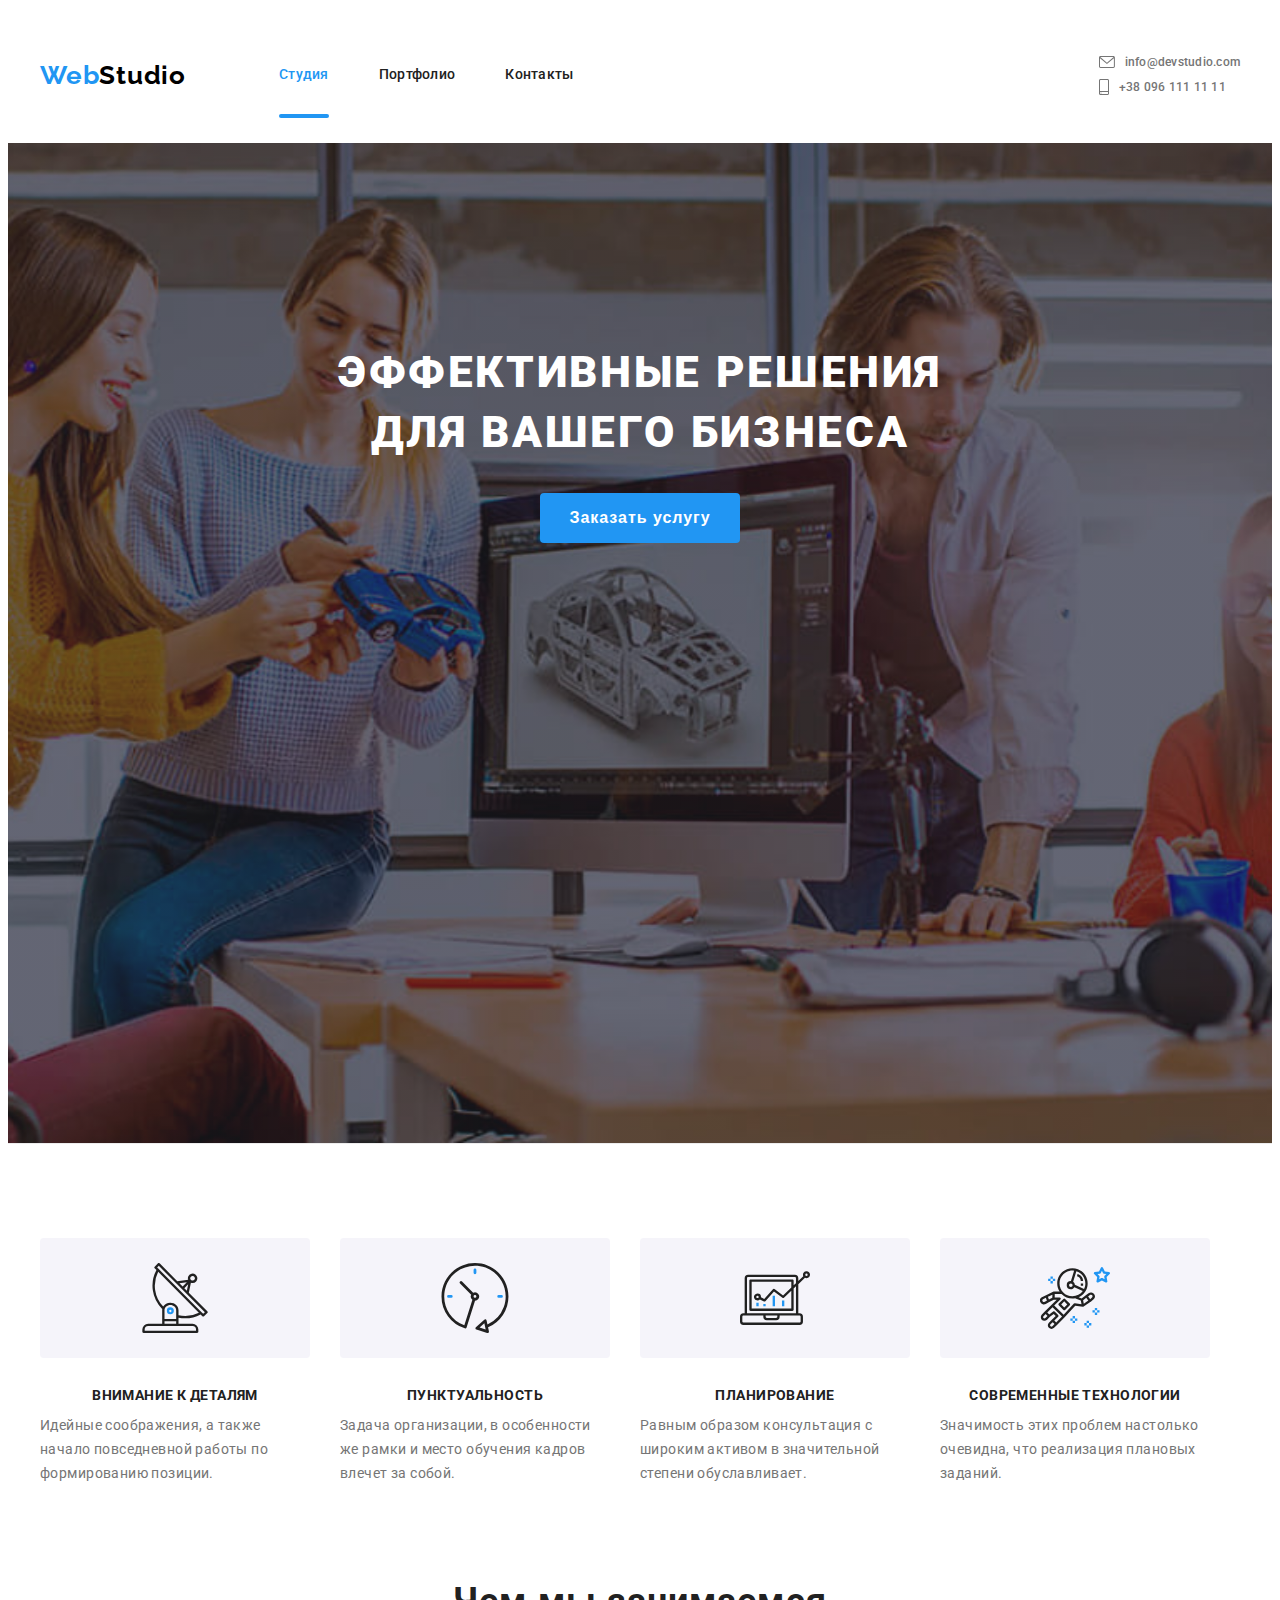
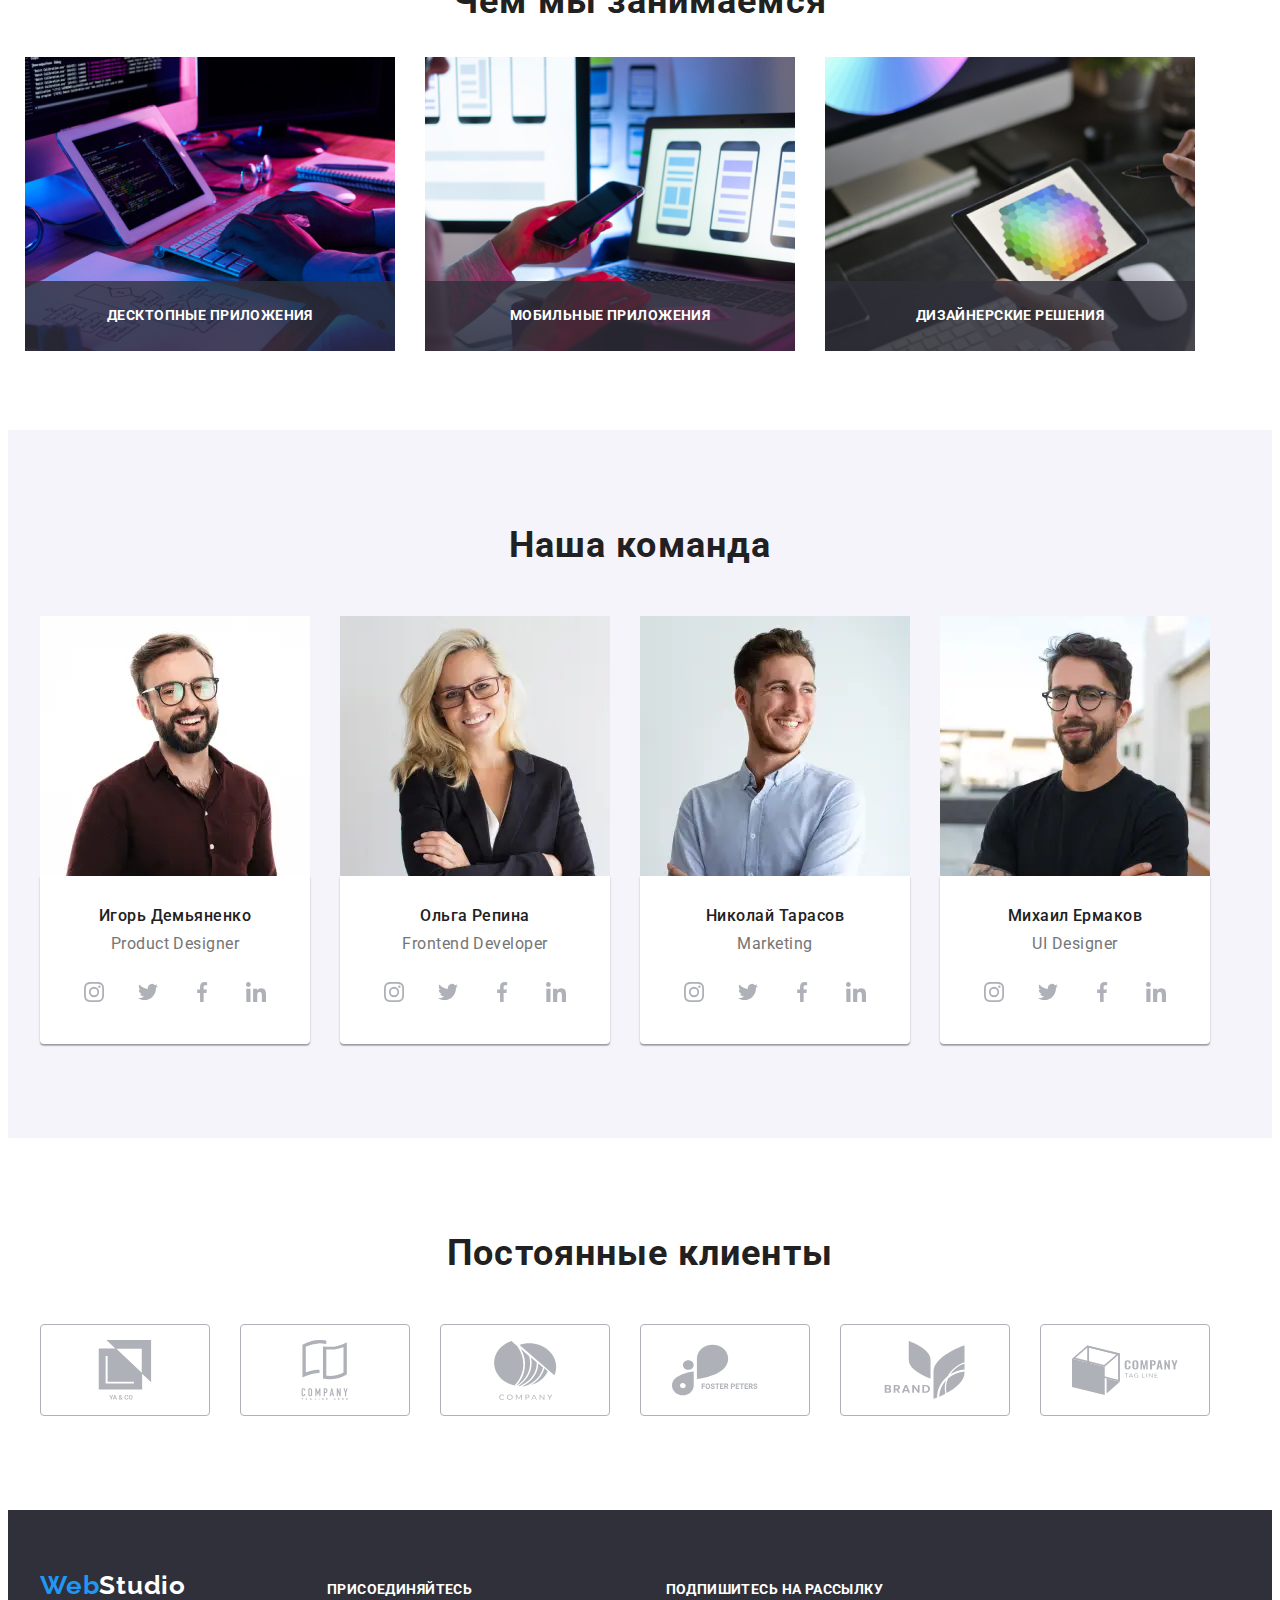
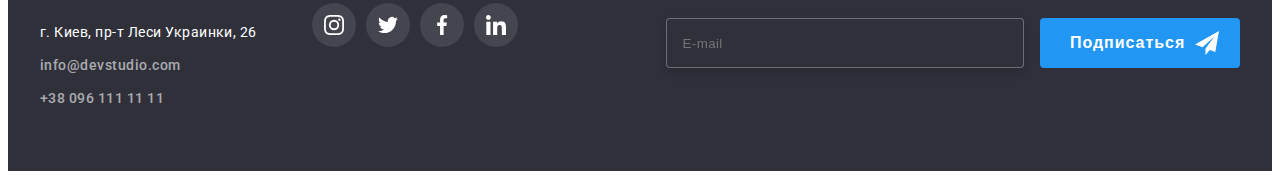
==== commit aa65d52e: "step 8" ====
--- a/index.html
+++ b/index.html
@@ -599,10 +599,10 @@
                     </div>
              </section>
 
-             <!-- <section class="our-clients">
-                  <div class="container">
+              <section class="our-clients">
+                  <div class="container our-clients__us ">
                       <h2 class="aside-us">Постоянные клиенты</h2>
-                      <ul class="list item-us">
+                      <ul class="list item-us item-us__icon">
                             <li class="frame">
                                 <a class="frame-clients" href="">
                                     <svg class="icon-frame"  width="106px" height="60px">
@@ -656,12 +656,12 @@
 
                   </div>
 
-             </section>  -->
+             </section>  
             
 </main>
     <!------------------------------------Блок 6 конт-я информ.---------------------------------------------->
-    <!-- <footer class="address " id="address"> -->
-        <!-- <div class="container footer-info">
+    <footer class="address " id="address"> 
+         <div class="container footer-info">
             <div class="">
             <a class="link body-logo-footer addres-logo" href="" lang="en"><span>Web</span><span
                     class="second-body-logo">Studio</span></a>
@@ -734,11 +734,11 @@
                 
             </div>
         </div>
-    -->
     
-    <!-- </footer> -->
-
-    <!-- <script src="./js/modal.js"></script> -->
+    
+     </footer> 
+
+    <script src="./js/modal.js"></script>
       <script src="./js/menu.js"></script>
 </body>
 </html>--- a/css/main.min.css
+++ b/css/main.min.css
@@ -1,2 +1,2 @@
-:root{--header-color: #ffffff;--line-header-color: #ececec;--logo-color: #000000;--second-logo-color: #ffffff;--accent-color: #2196f3;--second-accent-color: #2f303a;--third-accent-color: #f5f4fa;--primary-text-color: #212121;--second-text-color: #757575;--fon-hero-color: rgba(47, 48, 58, 0.4);--icon-color: #afb1b8;--portfolio-color: #e5e5e5}.visually-hidden{position:absolute;white-space:nowrap;width:1px;height:1px;overflow:hidden;border:0;padding:0;clip:rect(0 0 0 0);clip-path:inset(50%);margin:-1px}body{font-family:"Roboto", sans-serif;background-color:#ffffff}p,h1,h2,h3,h4,h5,h6{margin-top:0px;margin-bottom:0px}img{display:block;max-width:100%;height:auto}.list{list-style:none;margin:0;padding:0}.link{text-decoration:none}.list .link.current{color:var(--accent-color)}.container{padding-left:15px;padding-right:15px;margin-left:auto;margin-right:auto}@media screen and (min-width: 480px){.container{width:480px}}@media screen and (min-width: 768px){.container{width:768px}}@media screen and (min-width: 1200px){.container{width:1200px}}.body-logo-head{font-family:"Raleway", sans-serif;font-weight:700;font-size:24px;line-height:1.17;letter-spacing:0.03em;display:inline-block;color:var(--accent-color)}@media screen and (min-width: 768px){.body-logo-head{margin-right:88px}}@media screen and (min-width: 1200px){.body-logo-head{margin-right:93px;font-weight:700;font-size:26px;line-height:1.19;letter-spacing:0.03em;display:inline-block;color:var(--accent-color)}}.body-logo-footer{font-family:"Raleway", sans-serif;font-weight:700;font-size:26px;line-height:1.19;letter-spacing:0.03em;display:inline-block;color:var(--accent-color)}.second-body-logo{font-size:26px;line-height:1.19;color:var(--second-logo-color)}.third-body-logo{font-size:24px;line-height:1.17;color:var(--logo-color)}@media screen and (min-width: 1200px){.third-body-logo{font-size:26px;line-height:1.19;color:var(--logo-color)}}.addres-logo{margin-bottom:20px}.icon-manu{display:flex;justify-content:center}.icon-list{width:44px;height:44px;margin-right:10px}.icon-list:last-child{margin-right:0px}.modal-form-icon{display:block;position:absolute;top:50%;left:12px;transform:translateY(-50%);transition:border-color 250ms cubic-bezier(0.4, 0, 0.2, 1)}.form-hero input:focus ~ .modal-form-icon{fill:var(--accent-color)}.icon{display:inline-block;width:16px;height:15px;margin-right:7px;border-radius:4px;border:2px solid var(--logo-color)}.checkbox:checked+.icon{border-color:var(--accent-color);background-color:var(--accent-color);background-image:url(../img/page-3/icon/check.svg);background-size:contain;background-origin:border-box}.modal-close-icon{fill:currentColor}.footer-info-icon{margin-left:70px}.footer-icon{font-weight:bold;font-size:14px;line-height:1.14;letter-spacing:0.03em;text-transform:uppercase;color:var(--header-color);margin-bottom:20px}.footer-s-l-link{width:100%;height:100%;border-radius:50%;transition:background-color 250ms cubic-bezier(0.4, 0, 0.2, 1);display:flex;align-items:center;justify-content:center}.footer-s-l-link:hover,.footer-s-l-link:focus{background-color:var(--accent-color)}.icon-info-footer{fill:var(--header-color)}.footer-s-l-link:hover .footer-last,.footer-s-l-link:focus .footer-last{fill:#ffffff}.footer-s-l-link:hover .footer-last:hover,.footer-s-l-link:hover .footer-last:focus,.footer-s-l-link:focus .footer-last:hover,.footer-s-l-link:focus .footer-last:focus{background-color:var(--accent-color)}.footer-last{transition:background-color 250ms cubic-bezier(0.4, 0, 0.2, 1);background-color:rgba(255,255,255,0.1)}.footer-last .footer-s-l-link{transition:fiil 250ms cubic-bezier(0.4, 0, 0.2, 1);fill:var(--header-color)}.header-connect{margin-left:auto}.aside-footer{margin-bottom:9px;font-weight:400;font-size:14px;line-height:1.71;transition:color 250ms cubic-bezier(0.4, 0, 0.2, 1);color:var(--second-logo-color)}.aside-footer:hover,.aside-footer:hover,.aside-footer:focus{color:var(--accent-color)}.footer-link{font-weight:500;font-size:14px;line-height:1.71;transition:color 250ms cubic-bezier(0.4, 0, 0.2, 1);color:rgba(255,255,255,0.6)}.button{display:inline-block;font-weight:700;font-size:16px;line-height:1.88;border-radius:4px;border:1px solid transparent;cursor:pointer}.button-form{display:inline-flex;padding-left:29px;font-weight:700;font-size:16px;line-height:1.88;border-radius:4px;border:1px solid transparent;cursor:pointer}.primary{min-width:200px;height:50px;letter-spacing:0.06em;align-items:center;text-align:center;transition:background-color 250ms cubic-bezier(0.4, 0, 0.2, 1),box-shadow 250ms cubic-bezier(0.4, 0, 0.2, 1);background-color:var(--accent-color);color:var(--header-color)}.primary:hover,.primary:focus{background-color:#188ce8;box-shadow:0px 4px 4px rgba(0,0,0,0.15)}.secondary{border-radius:4px;letter-spacing:0.03em;transition:background-color 250ms cubic-bezier(0.4, 0, 0.2, 1),color 250ms cubic-bezier(0.4, 0, 0.2, 1),box-shadow 250ms cubic-bezier(0.4, 0, 0.2, 1);background-color:var(--third-accent-color);color:var(--primary-text-color)}.secondary:hover,.secondary:focus{background-color:var(--accent-color);color:var(--header-color);box-shadow:0px 3px 1px rgba(0,0,0,0.1),0px 1px 2px rgba(0,0,0,0.08),0px 2px 2px rgba(0,0,0,0.12)}.active{color:var(--accent-color)}.backdrop{position:fixed;top:0;left:0;width:100vw;height:100vh;z-index:2;background-color:rgba(0,0,0,0.2);transition:opacity 250ms linear, visibility 250ms linear}.backdrop.is-hidden{visibility:hidden;opacity:0;pointer-events:none}.modal{position:absolute;min-width:528px;min-height:581px;top:50%;left:50%;transform:translate(-50%, -50%);background-color:#ffffff}.modal-close{position:absolute;width:30px;height:30px;top:8px;right:8px;border-radius:50%;border:1px solid rgba(0,0,0,0.1);background-color:transparent;color:var(--logo-color);display:flex;align-items:center;justify-content:center;transition:color 250ms cubic-bezier(0.4, 0, 0.2, 1)}.modal-close:hover,.modal-close:focus{color:var(--accent-color)}.modal-form{width:528px;margin-left:auto;margin-right:auto;padding:40px}.form-hero{display:flex;flex-direction:column;font-weight:400;font-size:12px;line-height:1.17;text-align:left;letter-spacing:0.01em;color:#757575}.form-hero label{margin-bottom:4px}.modal-form-wrapper{position:relative;display:block}.form-hero input{width:100%;height:40px;padding-left:42px;border:1px solid rgba(33,33,33,0.2);box-sizing:border-box;border-radius:4px;transition:border-color 250ms cubic-bezier(0.4, 0, 0.2, 1)}.form-hero input::placeholder{font-style:normal;font-weight:400;font-size:14px;line-height:1.14;letter-spacing:0.01em;color:rgba(117,117,117,0.5)}.form-hero input:focus{outline:none;border-color:var(--accent-color)}.form-hero input:focus:not(:last-child){margin-bottom:10px}.form-text-hero{font-weight:700;font-size:20px;line-height:1.15;margin-bottom:12px;text-align:center;letter-spacing:0.03em;color:var(--primary-text-color)}.form-hero-checbox{display:flex;flex-direction:column;margin-top:20px;margin-bottom:30px;list-style:none}.form-hero-checbox input[type="checkbox"]{width:16px;height:15px}.form-label-hero{display:flex;align-items:center;justify-content:center}.checkbox{-webkit-appearance:none;-moz-appearance:none;appearance:none;position:absolute}.icon{display:inline-block;width:16px;height:15px;margin-right:7px;border-radius:4px;border:2px solid var(--logo-color)}.form-hero-checbox label{font-style:normal;font-weight:400;font-size:14px;line-height:1.17;letter-spacing:0.03em;color:var(--second-text-color)}.form-hero-link{text-decoration-line:underline;color:var(--accent-color)}.comment-form{width:100%;height:120px;padding-top:12px;padding-left:16px;letter-spacing:0.01em;border:1px solid rgba(33,33,33,0.2);box-sizing:border-box;border-radius:4px;color:rgba(117,117,117,0.5);resize:none;transition:border-color 250ms cubic-bezier(0.4, 0, 0.2, 1)}.form-hero textarea:focus{outline:none;border-color:var(--accent-color);color:var(--primary-text-color)}.input-footer{width:358px;height:50px;margin-right:12px;border:1px solid rgba(255,255,255,0.3);box-sizing:border-box;filter:drop-shadow(0px 4px 4px rgba(0,0,0,0.15));border-radius:4px;background-color:var(--second-accent-color)}.footer-form input{padding-left:16px;letter-spacing:0.03em;color:rgba(255,255,255,0.6)}.label-footer{margin-bottom:20px;font-weight:700;font-size:14px;line-height:1.14;letter-spacing:0.03em;text-transform:uppercase;color:#ffffff}.form-icon-footer{margin-left:10px}.aside-us{font-weight:700;font-size:36px;line-height:1.17;letter-spacing:0.03em;margin-bottom:50px;color:var(--primary-text-color)}.distribution-form{margin-left:auto;display:flex}.header{position:relative;top:0;left:0;width:100%;padding-top:10px;padding-bottom:10px;background-color:var(--header-color)}@media screen and (min-width: 480px){.header{padding-top:10px;padding-bottom:10px}}@media screen and (min-width: 768px){.header{padding-top:0px;padding-bottom:0px}}@media screen and (min-width: 1200px){.header{padding-top:24px;padding-bottom:25px}}.header-container{display:flex;align-items:center}.burger-btn{display:block;margin-left:auto;background-color:transparent;cursor:pointer;padding:0;line-height:0;border:none}@media screen and (min-width: 768px){.burger-btn{display:none}}.mobile-menu{position:fixed;z-index:100;top:0;left:0;width:100vw;height:100vh;background-color:white;padding:48px 40px;opacity:0;visibility:hidden;pointer-events:none;transition:opasity 250ms linear, visibility 250ms linear;display:flex;flex-direction:column;justify-content:space-between}.mobile-menu.is-open{opacity:1;visibility:visible;pointer-events:all}.mobile-menu__close{background-color:transparent;cursor:pointer;padding:0;line-height:0;border:none;position:absolute;top:10px;right:15px}.mobile-menu__text:not(:last-child){margin-bottom:32px}.mobile-menu__anchor{display:flex;font-style:normal;font-weight:500;font-size:40px;line-height:1.76;text-align:center;letter-spacing:0.02em;transition:color 250ms cubic-bezier(0.4, 0, 0.2, 1);color:var(--primary-text-color);text-decoration:none}.mobile-menu__anchor:hover,.mobile-menu__anchor:focus{color:var(--accent-color)}.mobile-menu__contacts{margin-top:auto}.mobile-menu__scroll:last-child{margin-top:32px;margin-bottom:64px}.mobile-menu__phone{font-weight:500;font-size:34px;line-height:1.18;letter-spacing:0.02em;color:var(--accent-color)}@media screen and (max-width: 479px){.mobile-menu__phone{font-size:8vw}}.mobile-menu__mail{font-weight:500;font-size:24px;line-height:1.17;letter-spacing:0.02em;color:var(--second-text-color)}.mobile-menu__network{display:flex;align-items:center}.mobile-menu__catalog{display:flex}.mobile-menu__cards:not(:last-child)::after{content:"";border:1px solid rgba(33,33,33,0.2);transform:rotate(90deg);margin-right:10px;margin-left:10px}.mobile-menu__sites{font-weight:500;font-size:18px;line-height:1.22;letter-spacing:0.02em;color:var(--accent-color)}@media screen and (max-width: 767px){.menu-list__source{display:none}}@media screen and (max-width: 767px){.menu-list__сonnection{display:none}}.header-nav{display:flex;align-items:center}.menu-list{display:flex}@media screen and (max-width: 767px){.menu-list{display:none}}.header-container__menu{display:none}@media screen and (min-width: 768px){.header-container__menu{display:block;margin-top:21px;margin-left:auto;margin-bottom:20px}}.header-container__connection{margin-right:50px}@media screen and (min-width: 768px){.header-container__connection{margin-right:0;margin-bottom:10px}}.menu-list__map:not(:last-child){margin-right:50px}.menu-list__source{display:block;padding-top:35px;padding-bottom:35px;font-weight:500;font-size:14px;line-height:1.14;letter-spacing:0.02em;transition:color 250ms cubic-bezier(0.4, 0, 0.2, 1);color:var(--primary-text-color);text-decoration:none;position:relative}.menu-list__source:hover,.menu-list__source:focus{color:var(--accent-color)}.menu-list__source.current::before{content:"";width:100%;height:4px;position:absolute;border-radius:2px;bottom:0;display:block;background-color:#2196f3}.menu-list__сonnection{font-weight:500;font-size:14px;line-height:1.14;letter-spacing:0.02em;color:var(--second-text-color);display:flex;align-items:center;transition:color 250ms cubic-bezier(0.4, 0, 0.2, 1)}.menu-list__сonnection:hover,.menu-list__сonnection:focus{color:var(--accent-color)}@media screen and (min-width: 768px){.menu-list__сonnection{font-weight:500;font-size:12px;line-height:1.17}}.menu-list__badge{margin-right:10px;background-position:center;fill:currentColor}.menu-list__badge:hover{fill:var --accent-color}.hero{padding-top:118px;padding-bottom:118px;margin-left:auto;margin-right:auto;text-align:center;background-color:var(--second-accent-color);border-bottom:1px solid #ececec;background-image:linear-gradient(rgba(47,48,58,0.4), rgba(47,48,58,0.4)),url("../img/img/hero/hero.jpg");background-position:center;background-repeat:no-repeat;background-size:cover;max-width:480px;height:400px}@media screen and (min-device-pixel-ratio: 2), (min-resolution: 192dpi), (min-resolution: 2dppx){.hero{background-image:url("../img/img/hero/hero2x.jpg")}}@media screen and (min-width: 768px){.hero{padding-top:118px;padding-bottom:118px;background-image:linear-gradient(rgba(47,48,58,0.4), rgba(47,48,58,0.4)),url("../img/img/hero/hero-tablet.jpg");max-width:768px;height:400px}}@media screen and (min-width: 768px) and (min-device-pixel-ratio: 2), screen and (min-width: 768px) and (min-resolution: 192dpi), screen and (min-width: 768px) and (min-resolution: 2dppx){.hero{background-image:url("../img/img/hero/hero-tablet2x.jpg")}}@media screen and (min-width: 1200px){.hero{padding-top:200px;padding-bottom:200px;background-image:linear-gradient(rgba(47,48,58,0.4), rgba(47,48,58,0.4)),url("../img/img/hero/hero-desktop.jpg");max-width:1600px;height:600px}}@media screen and (min-width: 1200px) and (min-device-pixel-ratio: 2), screen and (min-width: 1200px) and (min-resolution: 192dpi), screen and (min-width: 1200px) and (min-resolution: 2dppx){.hero{background-image:url("../img/img/hero/hero-desktop2x.jpg")}}.main-slogan{font-weight:900;font-size:44px;line-height:1.36;text-align:center;text-transform:uppercase;vertical-align:top;letter-spacing:0.06em;color:var(--header-color)}@media screen and (max-width: 479px), (min-width: 480px){.main-slogan{font-size:26px;line-height:1.61}}@media screen and (min-width: 768px){.main-slogan{font-size:26px;line-height:1.61}}@media screen and (min-width: 1200px){.main-slogan{font-size:44px;line-height:1.36}}.hero-after-title{max-width:696px;margin-left:auto;margin-right:auto;margin-bottom:30px}@media screen and (min-width: 480px){.hero-after-title{max-width:360px}}@media screen and (min-width: 768px){.hero-after-title{max-width:360px}}@media screen and (min-width: 1200px){.hero-after-title{max-width:696px}}.about{padding-top:94px;padding-bottom:94px}@media screen and (min-width: 768px){.about-item{display:flex;flex-wrap:wrap}}@media screen and (min-width: 1200px){.about-item{display:flex}}.about-pro-item{width:450px}@media screen and (min-width: 768px){.about-pro-item{width:50%}.about-pro-item:nth-child(2n+1){margin-right:30px}}@media screen and (min-width: 1200px){.about-pro-item{width:270px}}@media screen and (min-width: 1200px){.about-pro-item:not(:last-child){margin-right:30px}}.about-pro-item::before{display:block;content:"";height:120px;margin-bottom:30px;border-radius:4px;background-color:var(--third-accent-color);background-size:70px, 70px;background-repeat:no-repeat;background-position:center}.about-title{text-transform:uppercase;text-align:center;margin-bottom:10px;font-weight:700;font-size:14px;line-height:1.14;letter-spacing:0.03em;color:var(--primary-text-color)}.about-text{font-weight:400;font-size:14px;line-height:1.71;letter-spacing:0.03em;color:var(--second-text-color)}@media screen and (max-width: 1199px){.about-text{margin-bottom:30px}}.aside-can{text-align:center;padding-bottom:94px}@media screen and (max-width: 1199px){.aside-can{display:none}}.icon-antenna::before{background-image:url(../img/page-3/icon/antenna.svg)}.icon-clock::before{background-image:url(../img/page-3/icon/clock.svg)}.icon-diagram::before{background-image:url(../img/page-3/icon/diagram.svg)}.icon-astronaut::before{background-image:url(../img/page-3/icon/astronaut.svg)}.item-us{display:flex;text-align:center}.item-can{width:370px}.item-can:not(:last-child){margin-right:30px}.features-icon{display:flex;position:relative;justify-content:center}.features-icon-head{position:absolute;width:370px;height:70px;bottom:0;background-color:rgba(47,48,58,0.8)}.features-icon-text{padding-top:27px;font-size:14px;line-height:1.14;text-align:center;letter-spacing:0.03em;text-transform:uppercase;color:#ffffff}.aside-team{padding-top:94px;padding-bottom:94px;letter-spacing:0.03em;text-align:center;background-color:var(--third-accent-color)}.item{width:270px;font-weight:500;font-size:16px;line-height:1.18;color:var(--primary-text-color)}.item:not(:last-child){margin-right:30px}.item-substrate{background-color:var(--header-color);border-radius:3px}.item-pro-name{padding-top:30px;padding-bottom:30px;box-shadow:0px 1px 3px rgba(0,0,0,0.12),0px 1px 1px rgba(0,0,0,0.14),0px 2px 1px rgba(0,0,0,0.2);border-radius:0px 0px 4px 4px}.item-name{font-style:normal;font-weight:500;font-size:16px;line-height:1.19;text-align:center;letter-spacing:0.03em;margin-bottom:10px}.content-team{font-weight:400;font-size:16px;line-height:1.18;margin-bottom:16px;color:var(--second-text-color)}.link-info{width:100%;height:100%;border-radius:50%;display:flex;align-items:center;justify-content:center;transition:background-color 250ms cubic-bezier(0.4, 0, 0.2, 1)}.link-info:hover,.link-info:focus{background-color:var(--accent-color)}.icon-info{transition:fill 250ms cubic-bezier(0.4, 0, 0.2, 1);fill:var(--icon-color)}.icon-info:hover,.icon-info:focus{fill:var(--icon-color)}.link-info:hover .icon-info{fill:var(--header-color)}.link-info:focus .icon-info{fill:var(--header-color)}.our-clients{padding-top:94px;padding-bottom:94px;letter-spacing:0.03em;text-align:center;background-color:var(--header-color)}.frame{width:170px;height:92px}.frame:not(:last-child){margin-right:30px}.frame-clients{display:flex;width:100%;height:100%;align-items:center;justify-content:center;border:1px solid #afb1b8;box-sizing:border-box;transition:border 250ms cubic-bezier(0.4, 0, 0.2, 1);border-radius:4px}.frame-clients:hover,.frame-clients:focus{border:1px solid var(--accent-color)}.frame-clients:hover .icon-frame{fill:var(--accent-color)}.frame-clients:focus .icon-frame{fill:var(--accent-color)}.icon-frame{transition:fill 250ms cubic-bezier(0.4, 0, 0.2, 1);fill:var(--icon-color)}.container-hero{padding-top:94px;padding-bottom:94px}.container-hero__buttons{display:flex;margin-bottom:50px;justify-content:center}.container-hero__navigation:not(:last-child){margin-right:8px}.container-hero__main--services{display:flex;flex-wrap:wrap;margin-right:-30px;margin-bottom:-30px}.container-hero__flex--elements{margin-right:30px;flex-basis:calc((100% - 3 * 30px) / 3);margin-bottom:30px;transition:transform 250ms cubic-bezier(0.4, 0, 0.2, 1)}.container-hero__flex--elements:hover .category-text{transform:translateY(0)}.container-hero__aside--box{width:370px;border-left:370px;border-bottom:404px;border-right:370px;transition:box-shadow 250ms cubic-bezier(0.4, 0, 0.2, 1)}.container-hero__aside--box:hover,.container-hero__aside--box:focus{display:block;box-shadow:0px 1px 1px rgba(0,0,0,0.12),0px 4px 4px rgba(0,0,0,0.06),1px 4px 6px rgba(0,0,0,0.16)}.flex-elements-categori{position:relative;overflow:hidden}.category-text{position:absolute;top:0px;left:0px;height:100%;font-size:18px;line-height:1.55;padding:63px 24px;letter-spacing:0.03em;color:var(--header-color);background:rgba(33,150,243,0.9);transform:translateY(100%);transition:transform 250ms linear}.views-services{padding-top:20px;padding-left:24px;padding-bottom:20px;padding-right:24px;border-bottom:1px solid #eeeeee;border-right:1px solid #eeeeee;border-left:1px solid #eeeeee}.aside-services{font-weight:700;font-size:18px;line-height:2;text-align:left;letter-spacing:0.06em;text-decoration:none}.aside-item{font-weight:400;font-size:16px;line-height:1.88;letter-spacing:0.03em;color:var(--second-text-color)}.flex-name{margin-bottom:4px;color:var(--primary-text-color)}.address{font-style:normal;display:flex;padding-top:60px;padding-bottom:60px;letter-spacing:0.03em;align-items:center;background-color:var(--second-accent-color)}.footer-info{display:flex;align-items:baseline}.footer-address{font-style:normal;font-weight:normal}.footer{display:block;margin-bottom:9px}.footer:last-child{margin-bottom:0px}
+:root{--header-color: #ffffff;--line-header-color: #ececec;--logo-color: #000000;--second-logo-color: #ffffff;--accent-color: #2196f3;--second-accent-color: #2f303a;--third-accent-color: #f5f4fa;--primary-text-color: #212121;--second-text-color: #757575;--fon-hero-color: rgba(47, 48, 58, 0.4);--icon-color: #afb1b8;--portfolio-color: #e5e5e5}.visually-hidden{position:absolute;white-space:nowrap;width:1px;height:1px;overflow:hidden;border:0;padding:0;clip:rect(0 0 0 0);clip-path:inset(50%);margin:-1px}body{font-family:"Roboto", sans-serif;background-color:#ffffff}p,h1,h2,h3,h4,h5,h6{margin-top:0px;margin-bottom:0px}img{display:block;max-width:100%;height:auto}.list{list-style:none;margin:0;padding:0}.link{text-decoration:none}.list .link.current{color:var(--accent-color)}.container{padding-left:15px;padding-right:15px;margin-left:auto;margin-right:auto}@media screen and (min-width: 480px){.container{width:480px}}@media screen and (min-width: 768px){.container{width:768px}}@media screen and (min-width: 1200px){.container{width:1200px}}.body-logo-head{font-family:"Raleway", sans-serif;font-weight:700;font-size:24px;line-height:1.17;letter-spacing:0.03em;display:inline-block;color:var(--accent-color)}@media screen and (min-width: 768px){.body-logo-head{margin-right:88px}}@media screen and (min-width: 1200px){.body-logo-head{margin-right:93px;font-weight:700;font-size:26px;line-height:1.19;letter-spacing:0.03em;display:inline-block;color:var(--accent-color)}}.body-logo-footer{font-family:"Raleway", sans-serif;font-weight:700;font-size:26px;line-height:1.19;letter-spacing:0.03em;display:inline-block;color:var(--accent-color)}.second-body-logo{font-size:26px;line-height:1.19;color:var(--second-logo-color)}.third-body-logo{font-size:24px;line-height:1.17;color:var(--logo-color)}@media screen and (min-width: 1200px){.third-body-logo{font-size:26px;line-height:1.19;color:var(--logo-color)}}.addres-logo{margin-bottom:20px}.icon-manu{display:flex;justify-content:center}.icon-list{width:44px;height:44px;margin-right:10px}.icon-list:last-child{margin-right:0px}.modal-form-icon{display:block;position:absolute;top:50%;left:12px;transform:translateY(-50%);transition:border-color 250ms cubic-bezier(0.4, 0, 0.2, 1)}.form-hero input:focus ~ .modal-form-icon{fill:var(--accent-color)}.icon{display:inline-block;width:16px;height:15px;margin-right:7px;border-radius:4px;border:2px solid var(--logo-color)}.checkbox:checked+.icon{border-color:var(--accent-color);background-color:var(--accent-color);background-image:url(../img/page-3/icon/check.svg);background-size:contain;background-origin:border-box}.modal-close-icon{fill:currentColor}.footer-info-icon{margin-left:70px}.footer-icon{font-weight:bold;font-size:14px;line-height:1.14;letter-spacing:0.03em;text-transform:uppercase;color:var(--header-color);margin-bottom:20px}.footer-s-l-link{width:100%;height:100%;border-radius:50%;transition:background-color 250ms cubic-bezier(0.4, 0, 0.2, 1);display:flex;align-items:center;justify-content:center}.footer-s-l-link:hover,.footer-s-l-link:focus{background-color:var(--accent-color)}.icon-info-footer{fill:var(--header-color)}.footer-s-l-link:hover .footer-last,.footer-s-l-link:focus .footer-last{fill:#ffffff}.footer-s-l-link:hover .footer-last:hover,.footer-s-l-link:hover .footer-last:focus,.footer-s-l-link:focus .footer-last:hover,.footer-s-l-link:focus .footer-last:focus{background-color:var(--accent-color)}.footer-last{transition:background-color 250ms cubic-bezier(0.4, 0, 0.2, 1);background-color:rgba(255,255,255,0.1)}.footer-last .footer-s-l-link{transition:fiil 250ms cubic-bezier(0.4, 0, 0.2, 1);fill:var(--header-color)}.header-connect{margin-left:auto}.aside-footer{margin-bottom:9px;font-weight:400;font-size:14px;line-height:1.71;transition:color 250ms cubic-bezier(0.4, 0, 0.2, 1);color:var(--second-logo-color)}.aside-footer:hover,.aside-footer:hover,.aside-footer:focus{color:var(--accent-color)}.footer-link{font-weight:500;font-size:14px;line-height:1.71;transition:color 250ms cubic-bezier(0.4, 0, 0.2, 1);color:rgba(255,255,255,0.6)}.button{display:inline-block;font-weight:700;font-size:16px;line-height:1.88;border-radius:4px;border:1px solid transparent;cursor:pointer}.button-form{display:inline-flex;padding-left:29px;font-weight:700;font-size:16px;line-height:1.88;border-radius:4px;border:1px solid transparent;cursor:pointer}.primary{min-width:200px;height:50px;letter-spacing:0.06em;align-items:center;text-align:center;transition:background-color 250ms cubic-bezier(0.4, 0, 0.2, 1),box-shadow 250ms cubic-bezier(0.4, 0, 0.2, 1);background-color:var(--accent-color);color:var(--header-color)}.primary:hover,.primary:focus{background-color:#188ce8;box-shadow:0px 4px 4px rgba(0,0,0,0.15)}.secondary{border-radius:4px;letter-spacing:0.03em;transition:background-color 250ms cubic-bezier(0.4, 0, 0.2, 1),color 250ms cubic-bezier(0.4, 0, 0.2, 1),box-shadow 250ms cubic-bezier(0.4, 0, 0.2, 1);background-color:var(--third-accent-color);color:var(--primary-text-color)}.secondary:hover,.secondary:focus{background-color:var(--accent-color);color:var(--header-color);box-shadow:0px 3px 1px rgba(0,0,0,0.1),0px 1px 2px rgba(0,0,0,0.08),0px 2px 2px rgba(0,0,0,0.12)}.active{color:var(--accent-color)}.backdrop{position:fixed;top:0;left:0;width:100vw;height:100vh;z-index:2;background-color:rgba(0,0,0,0.2);transition:opacity 250ms linear, visibility 250ms linear}.backdrop.is-hidden{visibility:hidden;opacity:0;pointer-events:none}.modal{position:absolute;min-width:528px;min-height:581px;top:50%;left:50%;transform:translate(-50%, -50%);background-color:#ffffff}.modal-close{position:absolute;width:30px;height:30px;top:8px;right:8px;border-radius:50%;border:1px solid rgba(0,0,0,0.1);background-color:transparent;color:var(--logo-color);display:flex;align-items:center;justify-content:center;transition:color 250ms cubic-bezier(0.4, 0, 0.2, 1)}.modal-close:hover,.modal-close:focus{color:var(--accent-color)}.modal-form{width:528px;margin-left:auto;margin-right:auto;padding:40px}.form-hero{display:flex;flex-direction:column;font-weight:400;font-size:12px;line-height:1.17;text-align:left;letter-spacing:0.01em;color:#757575}.form-hero label{margin-bottom:4px}.modal-form-wrapper{position:relative;display:block}.form-hero input{width:100%;height:40px;padding-left:42px;border:1px solid rgba(33,33,33,0.2);box-sizing:border-box;border-radius:4px;transition:border-color 250ms cubic-bezier(0.4, 0, 0.2, 1)}.form-hero input::placeholder{font-style:normal;font-weight:400;font-size:14px;line-height:1.14;letter-spacing:0.01em;color:rgba(117,117,117,0.5)}.form-hero input:focus{outline:none;border-color:var(--accent-color)}.form-hero input:focus:not(:last-child){margin-bottom:10px}.form-text-hero{font-weight:700;font-size:20px;line-height:1.15;margin-bottom:12px;text-align:center;letter-spacing:0.03em;color:var(--primary-text-color)}.form-hero-checbox{display:flex;flex-direction:column;margin-top:20px;margin-bottom:30px;list-style:none}.form-hero-checbox input[type="checkbox"]{width:16px;height:15px}.form-label-hero{display:flex;align-items:center;justify-content:center}.checkbox{-webkit-appearance:none;-moz-appearance:none;appearance:none;position:absolute}.icon{display:inline-block;width:16px;height:15px;margin-right:7px;border-radius:4px;border:2px solid var(--logo-color)}.form-hero-checbox label{font-style:normal;font-weight:400;font-size:14px;line-height:1.17;letter-spacing:0.03em;color:var(--second-text-color)}.form-hero-link{text-decoration-line:underline;color:var(--accent-color)}.comment-form{width:100%;height:120px;padding-top:12px;padding-left:16px;letter-spacing:0.01em;border:1px solid rgba(33,33,33,0.2);box-sizing:border-box;border-radius:4px;color:rgba(117,117,117,0.5);resize:none;transition:border-color 250ms cubic-bezier(0.4, 0, 0.2, 1)}.form-hero textarea:focus{outline:none;border-color:var(--accent-color);color:var(--primary-text-color)}.input-footer{width:358px;height:50px;margin-right:12px;border:1px solid rgba(255,255,255,0.3);box-sizing:border-box;filter:drop-shadow(0px 4px 4px rgba(0,0,0,0.15));border-radius:4px;background-color:var(--second-accent-color)}.footer-form input{padding-left:16px;letter-spacing:0.03em;color:rgba(255,255,255,0.6)}.label-footer{margin-bottom:20px;font-weight:700;font-size:14px;line-height:1.14;letter-spacing:0.03em;text-transform:uppercase;color:#ffffff}.form-icon-footer{margin-left:10px}.aside-us{font-weight:700;font-size:36px;line-height:1.17;letter-spacing:0.03em;margin-bottom:50px;color:var(--primary-text-color)}.distribution-form{margin-left:auto;display:flex}.header{position:relative;top:0;left:0;width:100%;padding-top:10px;padding-bottom:10px;background-color:var(--header-color)}@media screen and (min-width: 480px){.header{padding-top:10px;padding-bottom:10px}}@media screen and (min-width: 768px){.header{padding-top:0px;padding-bottom:0px}}@media screen and (min-width: 1200px){.header{padding-top:24px;padding-bottom:25px}}.header-container{display:flex;align-items:center}.burger-btn{display:block;margin-left:auto;background-color:transparent;cursor:pointer;padding:0;line-height:0;border:none}@media screen and (min-width: 768px){.burger-btn{display:none}}.mobile-menu{position:fixed;z-index:100;top:0;left:0;width:100vw;height:100vh;background-color:white;padding:48px 40px;opacity:0;visibility:hidden;pointer-events:none;transition:opasity 250ms linear, visibility 250ms linear;display:flex;flex-direction:column;justify-content:space-between}.mobile-menu.is-open{opacity:1;visibility:visible;pointer-events:all}.mobile-menu__close{background-color:transparent;cursor:pointer;padding:0;line-height:0;border:none;position:absolute;top:10px;right:15px}.mobile-menu__text:not(:last-child){margin-bottom:32px}.mobile-menu__anchor{display:flex;font-style:normal;font-weight:500;font-size:40px;line-height:1.76;text-align:center;letter-spacing:0.02em;transition:color 250ms cubic-bezier(0.4, 0, 0.2, 1);color:var(--primary-text-color);text-decoration:none}.mobile-menu__anchor:hover,.mobile-menu__anchor:focus{color:var(--accent-color)}.mobile-menu__contacts{margin-top:auto}.mobile-menu__scroll:last-child{margin-top:32px;margin-bottom:64px}.mobile-menu__phone{font-weight:500;font-size:34px;line-height:1.18;letter-spacing:0.02em;color:var(--accent-color)}@media screen and (max-width: 479px){.mobile-menu__phone{font-size:8vw}}.mobile-menu__mail{font-weight:500;font-size:24px;line-height:1.17;letter-spacing:0.02em;color:var(--second-text-color)}.mobile-menu__network{display:flex;align-items:center}.mobile-menu__catalog{display:flex}.mobile-menu__cards:not(:last-child)::after{content:"";border:1px solid rgba(33,33,33,0.2);transform:rotate(90deg);margin-right:10px;margin-left:10px}.mobile-menu__sites{font-weight:500;font-size:18px;line-height:1.22;letter-spacing:0.02em;color:var(--accent-color)}@media screen and (max-width: 767px){.menu-list__source{display:none}}@media screen and (max-width: 767px){.menu-list__сonnection{display:none}}.header-nav{display:flex;align-items:center}.menu-list{display:flex}@media screen and (max-width: 767px){.menu-list{display:none}}.header-container__menu{display:none}@media screen and (min-width: 768px){.header-container__menu{display:block;margin-top:21px;margin-left:auto;margin-bottom:20px}}.header-container__connection{margin-right:50px}@media screen and (min-width: 768px){.header-container__connection{margin-right:0;margin-bottom:10px}}.menu-list__map:not(:last-child){margin-right:50px}.menu-list__source{display:block;padding-top:35px;padding-bottom:35px;font-weight:500;font-size:14px;line-height:1.14;letter-spacing:0.02em;transition:color 250ms cubic-bezier(0.4, 0, 0.2, 1);color:var(--primary-text-color);text-decoration:none;position:relative}.menu-list__source:hover,.menu-list__source:focus{color:var(--accent-color)}.menu-list__source.current::before{content:"";width:100%;height:4px;position:absolute;border-radius:2px;bottom:0;display:block;background-color:#2196f3}.menu-list__сonnection{font-weight:500;font-size:14px;line-height:1.14;letter-spacing:0.02em;color:var(--second-text-color);display:flex;align-items:center;transition:color 250ms cubic-bezier(0.4, 0, 0.2, 1)}.menu-list__сonnection:hover,.menu-list__сonnection:focus{color:var(--accent-color)}@media screen and (min-width: 768px){.menu-list__сonnection{font-weight:500;font-size:12px;line-height:1.17}}.menu-list__badge{margin-right:10px;background-position:center;fill:currentColor}.menu-list__badge:hover{fill:var --accent-color}.hero{padding-top:118px;padding-bottom:118px;margin-left:auto;margin-right:auto;text-align:center;background-color:var(--second-accent-color);border-bottom:1px solid #ececec;background-image:linear-gradient(rgba(47,48,58,0.4), rgba(47,48,58,0.4)),url("../img/img/hero/hero.jpg");background-position:center;background-repeat:no-repeat;background-size:cover;max-width:480px;height:400px}@media screen and (min-device-pixel-ratio: 2), (min-resolution: 192dpi), (min-resolution: 2dppx){.hero{background-image:url("../img/img/hero/hero2x.jpg")}}@media screen and (min-width: 768px){.hero{padding-top:118px;padding-bottom:118px;background-image:linear-gradient(rgba(47,48,58,0.4), rgba(47,48,58,0.4)),url("../img/img/hero/hero-tablet.jpg");max-width:768px;height:400px}}@media screen and (min-width: 768px) and (min-device-pixel-ratio: 2), screen and (min-width: 768px) and (min-resolution: 192dpi), screen and (min-width: 768px) and (min-resolution: 2dppx){.hero{background-image:url("../img/img/hero/hero-tablet2x.jpg")}}@media screen and (min-width: 1200px){.hero{padding-top:200px;padding-bottom:200px;background-image:linear-gradient(rgba(47,48,58,0.4), rgba(47,48,58,0.4)),url("../img/img/hero/hero-desktop.jpg");max-width:1600px;height:600px}}@media screen and (min-width: 1200px) and (min-device-pixel-ratio: 2), screen and (min-width: 1200px) and (min-resolution: 192dpi), screen and (min-width: 1200px) and (min-resolution: 2dppx){.hero{background-image:url("../img/img/hero/hero-desktop2x.jpg")}}.main-slogan{font-weight:900;font-size:44px;line-height:1.36;text-align:center;text-transform:uppercase;vertical-align:top;letter-spacing:0.06em;color:var(--header-color)}@media screen and (max-width: 479px), (min-width: 480px){.main-slogan{font-size:26px;line-height:1.61}}@media screen and (min-width: 768px){.main-slogan{font-size:26px;line-height:1.61}}@media screen and (min-width: 1200px){.main-slogan{font-size:44px;line-height:1.36}}.hero-after-title{max-width:696px;margin-left:auto;margin-right:auto;margin-bottom:30px}@media screen and (min-width: 480px){.hero-after-title{max-width:360px}}@media screen and (min-width: 768px){.hero-after-title{max-width:360px}}@media screen and (min-width: 1200px){.hero-after-title{max-width:696px}}.about{padding-top:60px;padding-bottom:60px}@media screen and (min-width: 1200px){.about{padding-top:94px;padding-bottom:94px}}@media screen and (min-width: 768px){.about-item{display:flex;flex-wrap:wrap;margin:-15px}}@media screen and (min-width: 1200px){.about-item{display:flex}}.about-pro-item{width:450px}@media screen and (min-width: 768px){.about-pro-item{width:354px;width:calc(100%-2 * 30px)/2;margin:15px}}@media screen and (min-width: 1200px){.about-pro-item{width:270px}}.about-pro-item::before{display:block;content:"";height:120px;margin-bottom:30px;border-radius:4px;background-color:var(--third-accent-color);background-size:70px, 70px;background-repeat:no-repeat;background-position:center}.about-title{text-transform:uppercase;text-align:center;margin-bottom:10px;font-weight:700;font-size:14px;line-height:1.14;letter-spacing:0.03em;color:var(--primary-text-color)}.about-text{font-weight:400;font-size:14px;line-height:1.71;letter-spacing:0.03em;color:var(--second-text-color)}@media screen and (max-width: 1199px){.about-text{margin-bottom:30px}}.aside-can{text-align:center;padding-bottom:94px}@media screen and (max-width: 1199px){.aside-can{display:none}}.icon-antenna::before{background-image:url(../img/page-3/icon/antenna.svg)}.icon-clock::before{background-image:url(../img/page-3/icon/clock.svg)}.icon-diagram::before{background-image:url(../img/page-3/icon/diagram.svg)}.icon-astronaut::before{background-image:url(../img/page-3/icon/astronaut.svg)}.item-us{text-align:center}@media screen and (min-width: 768px){.item-us{display:flex;flex-wrap:wrap;margin:-15px}}.item-us__icon{display:flex;flex-wrap:wrap}.item-can{width:370px}.item-can:not(:last-child){margin-right:30px}.features-icon{display:flex;position:relative;justify-content:center}.features-icon-head{position:absolute;width:370px;height:70px;bottom:0;background-color:rgba(47,48,58,0.8)}.features-icon-text{padding-top:27px;font-size:14px;line-height:1.14;text-align:center;letter-spacing:0.03em;text-transform:uppercase;color:#ffffff}.aside-team{padding-top:60px;padding-bottom:60px;letter-spacing:0.03em;text-align:center;background-color:var(--third-accent-color)}@media screen and (min-width: 1200px){.aside-team{padding-top:94px;padding-bottom:94px}}.item{font-weight:500;font-size:16px;line-height:1.18;color:var(--primary-text-color);margin-bottom:30px}@media screen and (min-width: 768px){.item{width:354px;width:calc(100% / 2 * 30px);margin:15px}}@media screen and (min-width: 1200px){.item{width:270px}}.item-substrate{background-color:var(--header-color);border-radius:3px}.item-pro-name{padding-top:30px;padding-bottom:30px;box-shadow:0px 1px 3px rgba(0,0,0,0.12),0px 1px 1px rgba(0,0,0,0.14),0px 2px 1px rgba(0,0,0,0.2);border-radius:0px 0px 4px 4px}.item-name{font-style:normal;font-weight:500;font-size:16px;line-height:1.19;text-align:center;letter-spacing:0.03em;margin-bottom:10px}.content-team{font-weight:400;font-size:16px;line-height:1.18;margin-bottom:16px;color:var(--second-text-color)}.link-info{width:100%;height:100%;border-radius:50%;display:flex;align-items:center;justify-content:center;transition:background-color 250ms cubic-bezier(0.4, 0, 0.2, 1)}.link-info:hover,.link-info:focus{background-color:var(--accent-color)}.icon-info{transition:fill 250ms cubic-bezier(0.4, 0, 0.2, 1);fill:var(--icon-color)}.icon-info:hover,.icon-info:focus{fill:var(--icon-color)}.link-info:hover .icon-info{fill:var(--header-color)}.link-info:focus .icon-info{fill:var(--header-color)}.our-clients{padding-top:60px;padding-bottom:60px;letter-spacing:0.03em;text-align:center;background-color:var(--header-color)}@media screen and (min-width: 1200px){.our-clients{padding-top:94px;padding-bottom:94px}}@media screen and (max-width: 768px){.our-clients__us{padding-left:0;padding-right:0}}.frame{height:92px}@media screen and (min-width: 480px){.frame{width:210px;flex-basis:calc(100% / 2 * 30px);margin:15px}}@media screen and (min-width: 768px){.frame{width:226px;width:calc(100%-2 * 30px)/2;margin:15px}}@media screen and (min-width: 1200px){.frame{width:170px}}.frame-clients{display:flex;width:100%;height:100%;align-items:center;justify-content:center;border:1px solid #afb1b8;box-sizing:border-box;transition:border 250ms cubic-bezier(0.4, 0, 0.2, 1);border-radius:4px}.frame-clients:hover,.frame-clients:focus{border:1px solid var(--accent-color)}.frame-clients:hover .icon-frame{fill:var(--accent-color)}.frame-clients:focus .icon-frame{fill:var(--accent-color)}.icon-frame{transition:fill 250ms cubic-bezier(0.4, 0, 0.2, 1);fill:var(--icon-color)}.container-hero{padding-top:94px;padding-bottom:94px}.container-hero__buttons{display:flex;margin-bottom:50px;justify-content:center}.container-hero__navigation:not(:last-child){margin-right:8px}.container-hero__main--services{display:flex;flex-wrap:wrap;margin-right:-30px;margin-bottom:-30px}.container-hero__flex--elements{margin-right:30px;flex-basis:calc((100% - 3 * 30px) / 3);margin-bottom:30px;transition:transform 250ms cubic-bezier(0.4, 0, 0.2, 1)}.container-hero__flex--elements:hover .category-text{transform:translateY(0)}.container-hero__aside--box{width:370px;border-left:370px;border-bottom:404px;border-right:370px;transition:box-shadow 250ms cubic-bezier(0.4, 0, 0.2, 1)}.container-hero__aside--box:hover,.container-hero__aside--box:focus{display:block;box-shadow:0px 1px 1px rgba(0,0,0,0.12),0px 4px 4px rgba(0,0,0,0.06),1px 4px 6px rgba(0,0,0,0.16)}.flex-elements-categori{position:relative;overflow:hidden}.category-text{position:absolute;top:0px;left:0px;height:100%;font-size:18px;line-height:1.55;padding:63px 24px;letter-spacing:0.03em;color:var(--header-color);background:rgba(33,150,243,0.9);transform:translateY(100%);transition:transform 250ms linear}.views-services{padding-top:20px;padding-left:24px;padding-bottom:20px;padding-right:24px;border-bottom:1px solid #eeeeee;border-right:1px solid #eeeeee;border-left:1px solid #eeeeee}.aside-services{font-weight:700;font-size:18px;line-height:2;text-align:left;letter-spacing:0.06em;text-decoration:none}.aside-item{font-weight:400;font-size:16px;line-height:1.88;letter-spacing:0.03em;color:var(--second-text-color)}.flex-name{margin-bottom:4px;color:var(--primary-text-color)}.address{font-style:normal;display:flex;padding-top:60px;padding-bottom:60px;letter-spacing:0.03em;align-items:center;background-color:var(--second-accent-color)}.footer-info{display:flex;align-items:baseline}.footer-address{font-style:normal;font-weight:normal}.footer{display:block;margin-bottom:9px}.footer:last-child{margin-bottom:0px}
 /*# sourceMappingURL=main.min.css.map */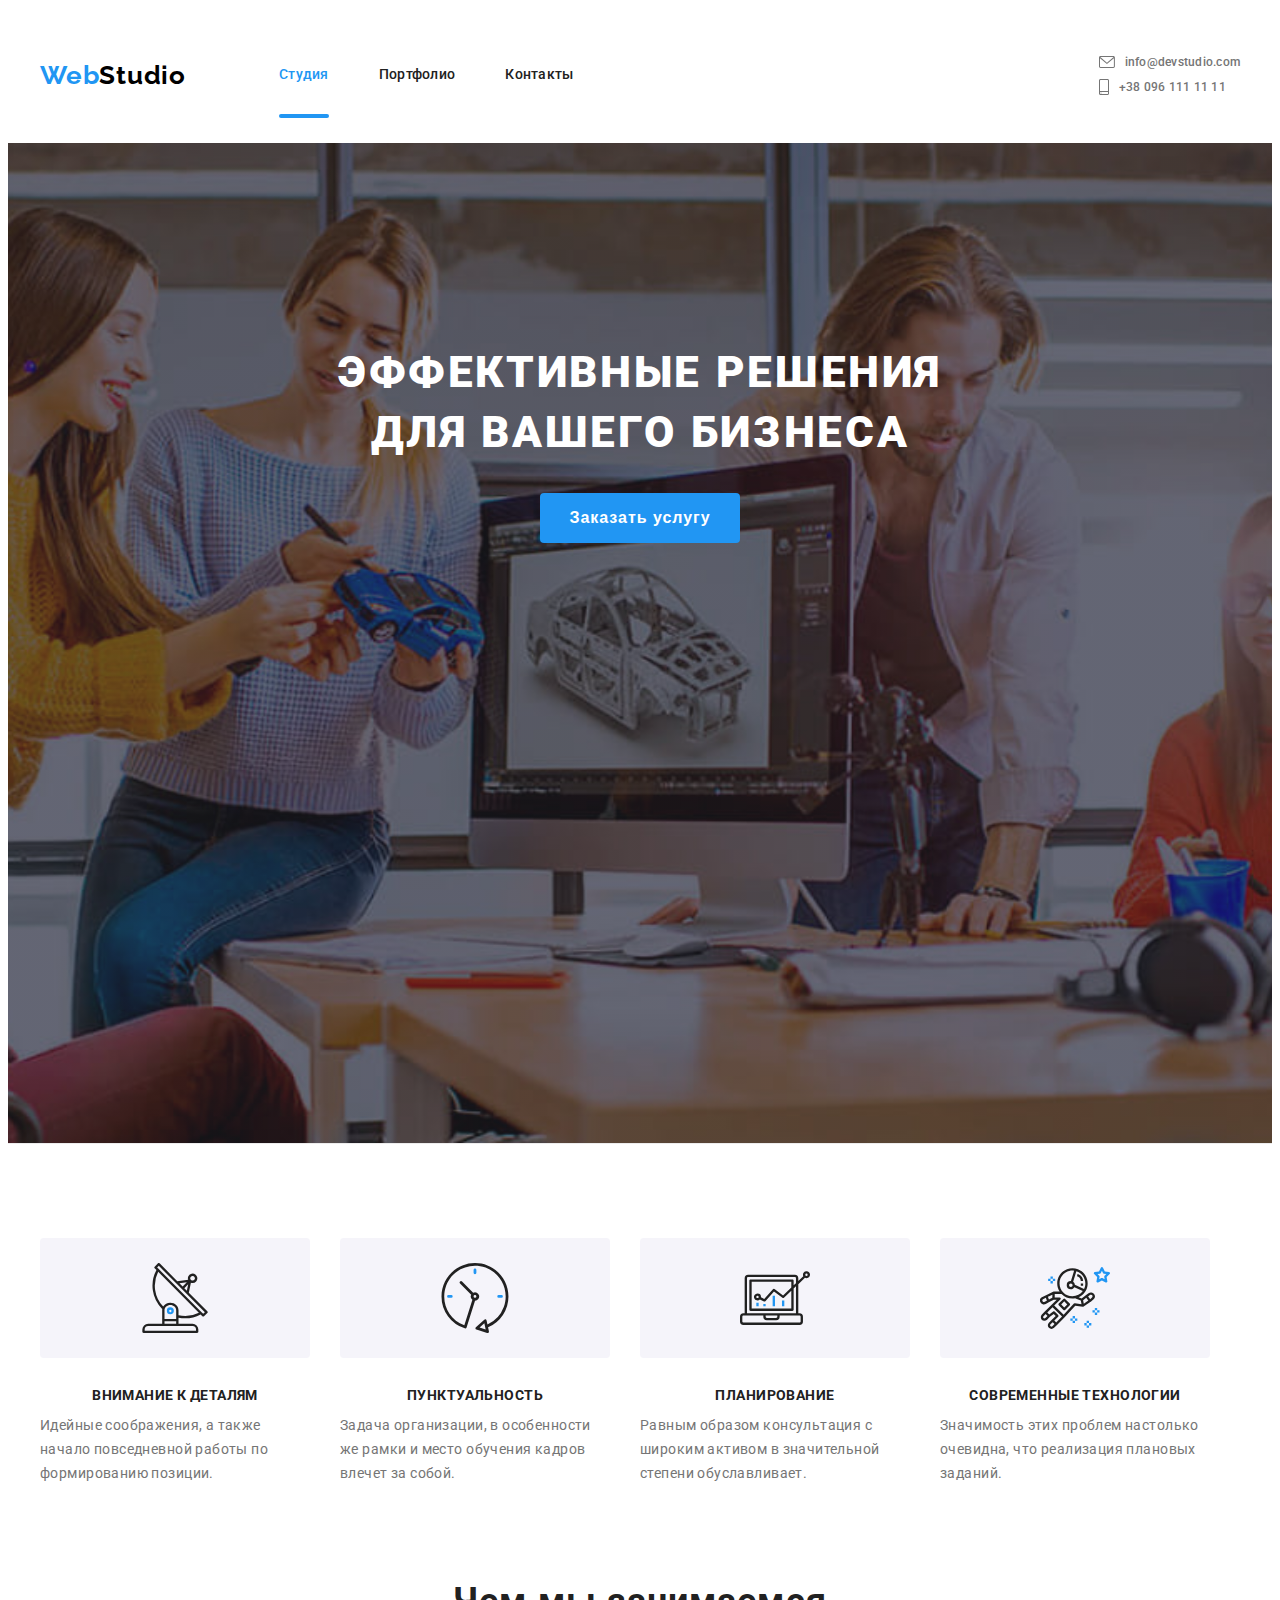
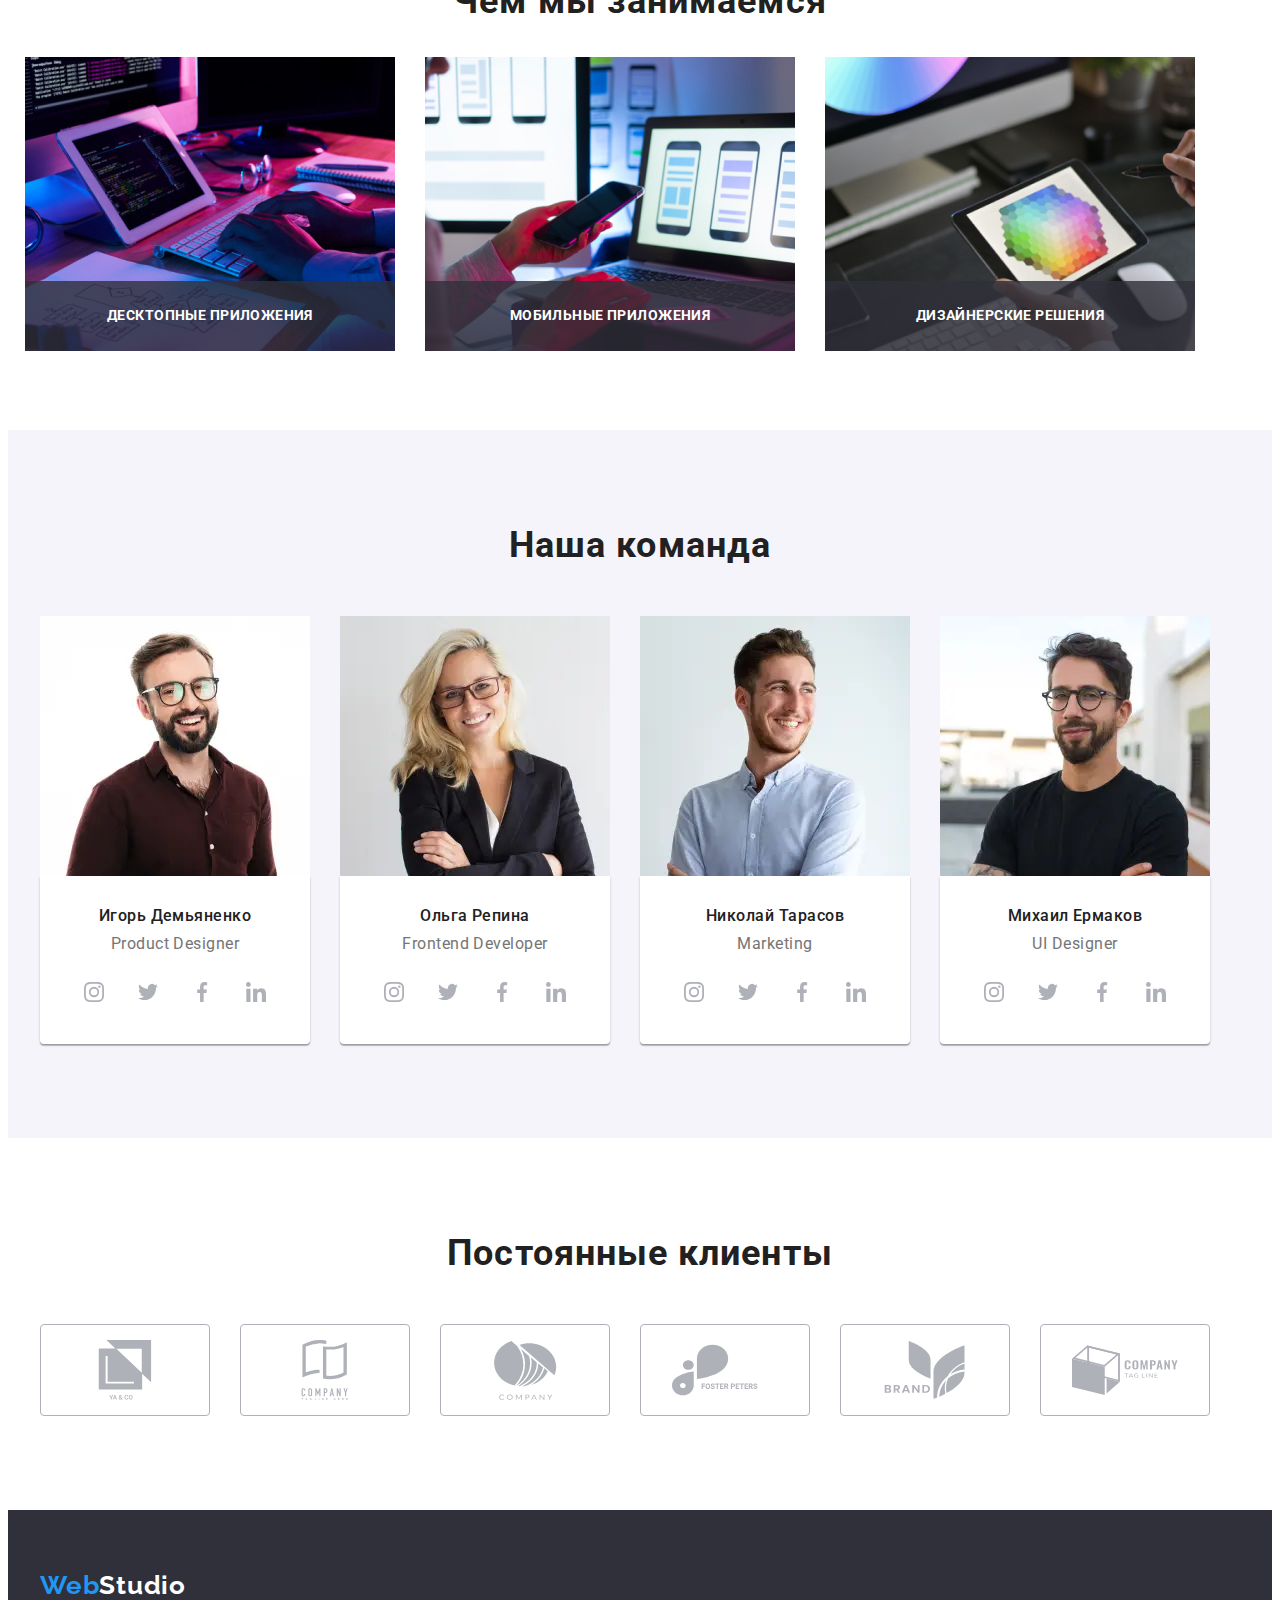
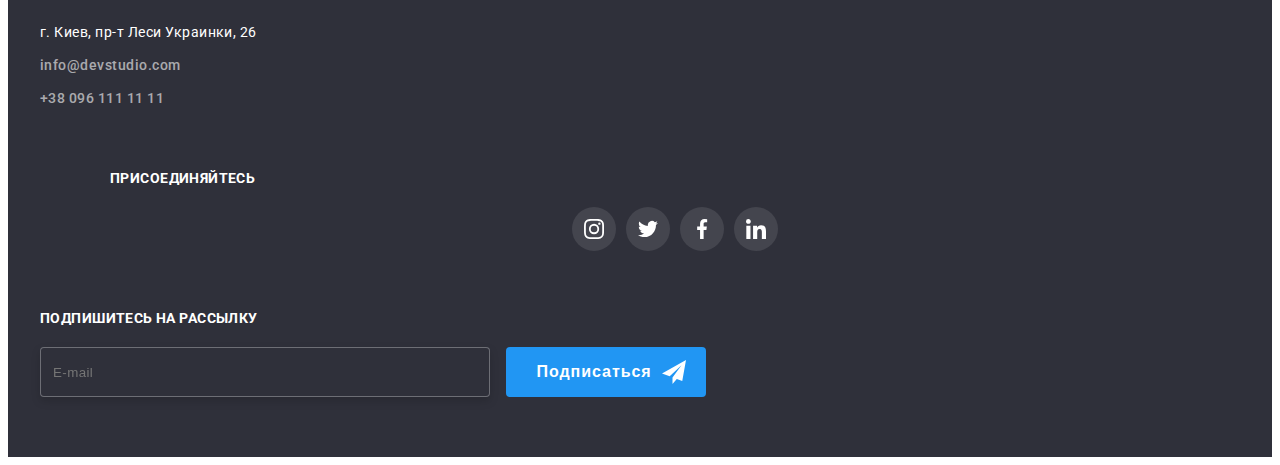
==== commit 4e322438: "step 10" ====
--- a/index.html
+++ b/index.html
@@ -662,26 +662,26 @@
     <!------------------------------------Блок 6 конт-я информ.---------------------------------------------->
     <footer class="address " id="address"> 
          <div class="container footer-info">
-            <div class="">
-            <a class="link body-logo-footer addres-logo" href="" lang="en"><span>Web</span><span
-                    class="second-body-logo">Studio</span></a>
-                    
-            <address class="footer-address">
-                <p class="aside-footer">г. Киев, пр-т Леси Украинки, 26</p>
-
-                
-                <ul class="list">
-                    <li class="footer"><a class="footer-link link" href="mailto:info@devstudio.com"> info@devstudio.com </a>
-                    </li>
-                    <li class="footer"><a class="footer-link link" href="tel:+380961111111">+38 096 111 11 11 </a></li>
-                </ul>
-               
-            </address>
-            </div>
+                    <div class="footer-container">
+                        <a class="link body-logo-footer addres-logo" href="" lang="en"><span>Web</span><span
+                                class="second-body-logo">Studio</span></a>
+                                    
+                            <address class="footer-address">
+                                <p class="aside-footer">г. Киев, пр-т Леси Украинки, 26</p>
+
+                                    
+                                    <ul class="list">
+                                        <li class="footer"><a class="footer-link link" href="mailto:info@devstudio.com"> info@devstudio.com </a>
+                                        </li>
+                                        <li class="footer"><a class="footer-link link" href="tel:+380961111111">+38 096 111 11 11 </a></li>
+                                    </ul>
+                            
+                            </address>
+                    </div>
     
-            <div class="footer-info-icon footer-blok">
+            <div class="footer-info-icon ">
                 <h2 class="footer-icon">присоединяйтесь</h2>
-                <ul class="list item-us">
+                <ul class="list  footer-blok">
                     <li class="icon-list">
                         <a href="" class="list footer-s-l-link footer-last">
                             <svg class="icon-info-footer" width="20px" height="20px">
@@ -720,15 +720,15 @@
                 <form class="">
                     <p class="label-footer">Подпишитесь на рассылку</p>
                     <div class="footer-form">
-                      <input class="input-footer" type="email" name="mail" placeholder="E-mail" id="mail" pattern="[a-z0-9._%+-]+@[a-z0-9.-]+\.[a-z]{2,4}$"
-                    title="mail@mail.com">
+                        <input class="input-footer" type="email" name="mail" placeholder="E-mail" id="mail" pattern="[a-z0-9._%+-]+@[a-z0-9.-]+\.[a-z]{2,4}$"
+                           title="mail@mail.com">
 
                         <button class="button-form primary" type="submit">Подписаться
                              <svg class="form-icon-footer" width="24px" height="24px">
                               <use href="./img/page-3/icon/icons.svg#icon-icon-send">
                               </use>
                           </svg>
-                        </button>
+                           </button>
                         </div>
                 </form>
                 
--- a/css/main.min.css
+++ b/css/main.min.css
@@ -1,2 +1,2 @@
-:root{--header-color: #ffffff;--line-header-color: #ececec;--logo-color: #000000;--second-logo-color: #ffffff;--accent-color: #2196f3;--second-accent-color: #2f303a;--third-accent-color: #f5f4fa;--primary-text-color: #212121;--second-text-color: #757575;--fon-hero-color: rgba(47, 48, 58, 0.4);--icon-color: #afb1b8;--portfolio-color: #e5e5e5}.visually-hidden{position:absolute;white-space:nowrap;width:1px;height:1px;overflow:hidden;border:0;padding:0;clip:rect(0 0 0 0);clip-path:inset(50%);margin:-1px}body{font-family:"Roboto", sans-serif;background-color:#ffffff}p,h1,h2,h3,h4,h5,h6{margin-top:0px;margin-bottom:0px}img{display:block;max-width:100%;height:auto}.list{list-style:none;margin:0;padding:0}.link{text-decoration:none}.list .link.current{color:var(--accent-color)}.container{padding-left:15px;padding-right:15px;margin-left:auto;margin-right:auto}@media screen and (min-width: 480px){.container{width:480px}}@media screen and (min-width: 768px){.container{width:768px}}@media screen and (min-width: 1200px){.container{width:1200px}}.body-logo-head{font-family:"Raleway", sans-serif;font-weight:700;font-size:24px;line-height:1.17;letter-spacing:0.03em;display:inline-block;color:var(--accent-color)}@media screen and (min-width: 768px){.body-logo-head{margin-right:88px}}@media screen and (min-width: 1200px){.body-logo-head{margin-right:93px;font-weight:700;font-size:26px;line-height:1.19;letter-spacing:0.03em;display:inline-block;color:var(--accent-color)}}.body-logo-footer{font-family:"Raleway", sans-serif;font-weight:700;font-size:26px;line-height:1.19;letter-spacing:0.03em;display:inline-block;color:var(--accent-color)}.second-body-logo{font-size:26px;line-height:1.19;color:var(--second-logo-color)}.third-body-logo{font-size:24px;line-height:1.17;color:var(--logo-color)}@media screen and (min-width: 1200px){.third-body-logo{font-size:26px;line-height:1.19;color:var(--logo-color)}}.addres-logo{margin-bottom:20px}.icon-manu{display:flex;justify-content:center}.icon-list{width:44px;height:44px;margin-right:10px}.icon-list:last-child{margin-right:0px}.modal-form-icon{display:block;position:absolute;top:50%;left:12px;transform:translateY(-50%);transition:border-color 250ms cubic-bezier(0.4, 0, 0.2, 1)}.form-hero input:focus ~ .modal-form-icon{fill:var(--accent-color)}.icon{display:inline-block;width:16px;height:15px;margin-right:7px;border-radius:4px;border:2px solid var(--logo-color)}.checkbox:checked+.icon{border-color:var(--accent-color);background-color:var(--accent-color);background-image:url(../img/page-3/icon/check.svg);background-size:contain;background-origin:border-box}.modal-close-icon{fill:currentColor}.footer-info-icon{margin-left:70px}.footer-icon{font-weight:bold;font-size:14px;line-height:1.14;letter-spacing:0.03em;text-transform:uppercase;color:var(--header-color);margin-bottom:20px}.footer-s-l-link{width:100%;height:100%;border-radius:50%;transition:background-color 250ms cubic-bezier(0.4, 0, 0.2, 1);display:flex;align-items:center;justify-content:center}.footer-s-l-link:hover,.footer-s-l-link:focus{background-color:var(--accent-color)}.icon-info-footer{fill:var(--header-color)}.footer-s-l-link:hover .footer-last,.footer-s-l-link:focus .footer-last{fill:#ffffff}.footer-s-l-link:hover .footer-last:hover,.footer-s-l-link:hover .footer-last:focus,.footer-s-l-link:focus .footer-last:hover,.footer-s-l-link:focus .footer-last:focus{background-color:var(--accent-color)}.footer-last{transition:background-color 250ms cubic-bezier(0.4, 0, 0.2, 1);background-color:rgba(255,255,255,0.1)}.footer-last .footer-s-l-link{transition:fiil 250ms cubic-bezier(0.4, 0, 0.2, 1);fill:var(--header-color)}.header-connect{margin-left:auto}.aside-footer{margin-bottom:9px;font-weight:400;font-size:14px;line-height:1.71;transition:color 250ms cubic-bezier(0.4, 0, 0.2, 1);color:var(--second-logo-color)}.aside-footer:hover,.aside-footer:hover,.aside-footer:focus{color:var(--accent-color)}.footer-link{font-weight:500;font-size:14px;line-height:1.71;transition:color 250ms cubic-bezier(0.4, 0, 0.2, 1);color:rgba(255,255,255,0.6)}.button{display:inline-block;font-weight:700;font-size:16px;line-height:1.88;border-radius:4px;border:1px solid transparent;cursor:pointer}.button-form{display:inline-flex;padding-left:29px;font-weight:700;font-size:16px;line-height:1.88;border-radius:4px;border:1px solid transparent;cursor:pointer}.primary{min-width:200px;height:50px;letter-spacing:0.06em;align-items:center;text-align:center;transition:background-color 250ms cubic-bezier(0.4, 0, 0.2, 1),box-shadow 250ms cubic-bezier(0.4, 0, 0.2, 1);background-color:var(--accent-color);color:var(--header-color)}.primary:hover,.primary:focus{background-color:#188ce8;box-shadow:0px 4px 4px rgba(0,0,0,0.15)}.secondary{border-radius:4px;letter-spacing:0.03em;transition:background-color 250ms cubic-bezier(0.4, 0, 0.2, 1),color 250ms cubic-bezier(0.4, 0, 0.2, 1),box-shadow 250ms cubic-bezier(0.4, 0, 0.2, 1);background-color:var(--third-accent-color);color:var(--primary-text-color)}.secondary:hover,.secondary:focus{background-color:var(--accent-color);color:var(--header-color);box-shadow:0px 3px 1px rgba(0,0,0,0.1),0px 1px 2px rgba(0,0,0,0.08),0px 2px 2px rgba(0,0,0,0.12)}.active{color:var(--accent-color)}.backdrop{position:fixed;top:0;left:0;width:100vw;height:100vh;z-index:2;background-color:rgba(0,0,0,0.2);transition:opacity 250ms linear, visibility 250ms linear}.backdrop.is-hidden{visibility:hidden;opacity:0;pointer-events:none}.modal{position:absolute;min-width:528px;min-height:581px;top:50%;left:50%;transform:translate(-50%, -50%);background-color:#ffffff}.modal-close{position:absolute;width:30px;height:30px;top:8px;right:8px;border-radius:50%;border:1px solid rgba(0,0,0,0.1);background-color:transparent;color:var(--logo-color);display:flex;align-items:center;justify-content:center;transition:color 250ms cubic-bezier(0.4, 0, 0.2, 1)}.modal-close:hover,.modal-close:focus{color:var(--accent-color)}.modal-form{width:528px;margin-left:auto;margin-right:auto;padding:40px}.form-hero{display:flex;flex-direction:column;font-weight:400;font-size:12px;line-height:1.17;text-align:left;letter-spacing:0.01em;color:#757575}.form-hero label{margin-bottom:4px}.modal-form-wrapper{position:relative;display:block}.form-hero input{width:100%;height:40px;padding-left:42px;border:1px solid rgba(33,33,33,0.2);box-sizing:border-box;border-radius:4px;transition:border-color 250ms cubic-bezier(0.4, 0, 0.2, 1)}.form-hero input::placeholder{font-style:normal;font-weight:400;font-size:14px;line-height:1.14;letter-spacing:0.01em;color:rgba(117,117,117,0.5)}.form-hero input:focus{outline:none;border-color:var(--accent-color)}.form-hero input:focus:not(:last-child){margin-bottom:10px}.form-text-hero{font-weight:700;font-size:20px;line-height:1.15;margin-bottom:12px;text-align:center;letter-spacing:0.03em;color:var(--primary-text-color)}.form-hero-checbox{display:flex;flex-direction:column;margin-top:20px;margin-bottom:30px;list-style:none}.form-hero-checbox input[type="checkbox"]{width:16px;height:15px}.form-label-hero{display:flex;align-items:center;justify-content:center}.checkbox{-webkit-appearance:none;-moz-appearance:none;appearance:none;position:absolute}.icon{display:inline-block;width:16px;height:15px;margin-right:7px;border-radius:4px;border:2px solid var(--logo-color)}.form-hero-checbox label{font-style:normal;font-weight:400;font-size:14px;line-height:1.17;letter-spacing:0.03em;color:var(--second-text-color)}.form-hero-link{text-decoration-line:underline;color:var(--accent-color)}.comment-form{width:100%;height:120px;padding-top:12px;padding-left:16px;letter-spacing:0.01em;border:1px solid rgba(33,33,33,0.2);box-sizing:border-box;border-radius:4px;color:rgba(117,117,117,0.5);resize:none;transition:border-color 250ms cubic-bezier(0.4, 0, 0.2, 1)}.form-hero textarea:focus{outline:none;border-color:var(--accent-color);color:var(--primary-text-color)}.input-footer{width:358px;height:50px;margin-right:12px;border:1px solid rgba(255,255,255,0.3);box-sizing:border-box;filter:drop-shadow(0px 4px 4px rgba(0,0,0,0.15));border-radius:4px;background-color:var(--second-accent-color)}.footer-form input{padding-left:16px;letter-spacing:0.03em;color:rgba(255,255,255,0.6)}.label-footer{margin-bottom:20px;font-weight:700;font-size:14px;line-height:1.14;letter-spacing:0.03em;text-transform:uppercase;color:#ffffff}.form-icon-footer{margin-left:10px}.aside-us{font-weight:700;font-size:36px;line-height:1.17;letter-spacing:0.03em;margin-bottom:50px;color:var(--primary-text-color)}.distribution-form{margin-left:auto;display:flex}.header{position:relative;top:0;left:0;width:100%;padding-top:10px;padding-bottom:10px;background-color:var(--header-color)}@media screen and (min-width: 480px){.header{padding-top:10px;padding-bottom:10px}}@media screen and (min-width: 768px){.header{padding-top:0px;padding-bottom:0px}}@media screen and (min-width: 1200px){.header{padding-top:24px;padding-bottom:25px}}.header-container{display:flex;align-items:center}.burger-btn{display:block;margin-left:auto;background-color:transparent;cursor:pointer;padding:0;line-height:0;border:none}@media screen and (min-width: 768px){.burger-btn{display:none}}.mobile-menu{position:fixed;z-index:100;top:0;left:0;width:100vw;height:100vh;background-color:white;padding:48px 40px;opacity:0;visibility:hidden;pointer-events:none;transition:opasity 250ms linear, visibility 250ms linear;display:flex;flex-direction:column;justify-content:space-between}.mobile-menu.is-open{opacity:1;visibility:visible;pointer-events:all}.mobile-menu__close{background-color:transparent;cursor:pointer;padding:0;line-height:0;border:none;position:absolute;top:10px;right:15px}.mobile-menu__text:not(:last-child){margin-bottom:32px}.mobile-menu__anchor{display:flex;font-style:normal;font-weight:500;font-size:40px;line-height:1.76;text-align:center;letter-spacing:0.02em;transition:color 250ms cubic-bezier(0.4, 0, 0.2, 1);color:var(--primary-text-color);text-decoration:none}.mobile-menu__anchor:hover,.mobile-menu__anchor:focus{color:var(--accent-color)}.mobile-menu__contacts{margin-top:auto}.mobile-menu__scroll:last-child{margin-top:32px;margin-bottom:64px}.mobile-menu__phone{font-weight:500;font-size:34px;line-height:1.18;letter-spacing:0.02em;color:var(--accent-color)}@media screen and (max-width: 479px){.mobile-menu__phone{font-size:8vw}}.mobile-menu__mail{font-weight:500;font-size:24px;line-height:1.17;letter-spacing:0.02em;color:var(--second-text-color)}.mobile-menu__network{display:flex;align-items:center}.mobile-menu__catalog{display:flex}.mobile-menu__cards:not(:last-child)::after{content:"";border:1px solid rgba(33,33,33,0.2);transform:rotate(90deg);margin-right:10px;margin-left:10px}.mobile-menu__sites{font-weight:500;font-size:18px;line-height:1.22;letter-spacing:0.02em;color:var(--accent-color)}@media screen and (max-width: 767px){.menu-list__source{display:none}}@media screen and (max-width: 767px){.menu-list__сonnection{display:none}}.header-nav{display:flex;align-items:center}.menu-list{display:flex}@media screen and (max-width: 767px){.menu-list{display:none}}.header-container__menu{display:none}@media screen and (min-width: 768px){.header-container__menu{display:block;margin-top:21px;margin-left:auto;margin-bottom:20px}}.header-container__connection{margin-right:50px}@media screen and (min-width: 768px){.header-container__connection{margin-right:0;margin-bottom:10px}}.menu-list__map:not(:last-child){margin-right:50px}.menu-list__source{display:block;padding-top:35px;padding-bottom:35px;font-weight:500;font-size:14px;line-height:1.14;letter-spacing:0.02em;transition:color 250ms cubic-bezier(0.4, 0, 0.2, 1);color:var(--primary-text-color);text-decoration:none;position:relative}.menu-list__source:hover,.menu-list__source:focus{color:var(--accent-color)}.menu-list__source.current::before{content:"";width:100%;height:4px;position:absolute;border-radius:2px;bottom:0;display:block;background-color:#2196f3}.menu-list__сonnection{font-weight:500;font-size:14px;line-height:1.14;letter-spacing:0.02em;color:var(--second-text-color);display:flex;align-items:center;transition:color 250ms cubic-bezier(0.4, 0, 0.2, 1)}.menu-list__сonnection:hover,.menu-list__сonnection:focus{color:var(--accent-color)}@media screen and (min-width: 768px){.menu-list__сonnection{font-weight:500;font-size:12px;line-height:1.17}}.menu-list__badge{margin-right:10px;background-position:center;fill:currentColor}.menu-list__badge:hover{fill:var --accent-color}.hero{padding-top:118px;padding-bottom:118px;margin-left:auto;margin-right:auto;text-align:center;background-color:var(--second-accent-color);border-bottom:1px solid #ececec;background-image:linear-gradient(rgba(47,48,58,0.4), rgba(47,48,58,0.4)),url("../img/img/hero/hero.jpg");background-position:center;background-repeat:no-repeat;background-size:cover;max-width:480px;height:400px}@media screen and (min-device-pixel-ratio: 2), (min-resolution: 192dpi), (min-resolution: 2dppx){.hero{background-image:url("../img/img/hero/hero2x.jpg")}}@media screen and (min-width: 768px){.hero{padding-top:118px;padding-bottom:118px;background-image:linear-gradient(rgba(47,48,58,0.4), rgba(47,48,58,0.4)),url("../img/img/hero/hero-tablet.jpg");max-width:768px;height:400px}}@media screen and (min-width: 768px) and (min-device-pixel-ratio: 2), screen and (min-width: 768px) and (min-resolution: 192dpi), screen and (min-width: 768px) and (min-resolution: 2dppx){.hero{background-image:url("../img/img/hero/hero-tablet2x.jpg")}}@media screen and (min-width: 1200px){.hero{padding-top:200px;padding-bottom:200px;background-image:linear-gradient(rgba(47,48,58,0.4), rgba(47,48,58,0.4)),url("../img/img/hero/hero-desktop.jpg");max-width:1600px;height:600px}}@media screen and (min-width: 1200px) and (min-device-pixel-ratio: 2), screen and (min-width: 1200px) and (min-resolution: 192dpi), screen and (min-width: 1200px) and (min-resolution: 2dppx){.hero{background-image:url("../img/img/hero/hero-desktop2x.jpg")}}.main-slogan{font-weight:900;font-size:44px;line-height:1.36;text-align:center;text-transform:uppercase;vertical-align:top;letter-spacing:0.06em;color:var(--header-color)}@media screen and (max-width: 479px), (min-width: 480px){.main-slogan{font-size:26px;line-height:1.61}}@media screen and (min-width: 768px){.main-slogan{font-size:26px;line-height:1.61}}@media screen and (min-width: 1200px){.main-slogan{font-size:44px;line-height:1.36}}.hero-after-title{max-width:696px;margin-left:auto;margin-right:auto;margin-bottom:30px}@media screen and (min-width: 480px){.hero-after-title{max-width:360px}}@media screen and (min-width: 768px){.hero-after-title{max-width:360px}}@media screen and (min-width: 1200px){.hero-after-title{max-width:696px}}.about{padding-top:60px;padding-bottom:60px}@media screen and (min-width: 1200px){.about{padding-top:94px;padding-bottom:94px}}@media screen and (min-width: 768px){.about-item{display:flex;flex-wrap:wrap;margin:-15px}}@media screen and (min-width: 1200px){.about-item{display:flex}}.about-pro-item{width:450px}@media screen and (min-width: 768px){.about-pro-item{width:354px;width:calc(100%-2 * 30px)/2;margin:15px}}@media screen and (min-width: 1200px){.about-pro-item{width:270px}}.about-pro-item::before{display:block;content:"";height:120px;margin-bottom:30px;border-radius:4px;background-color:var(--third-accent-color);background-size:70px, 70px;background-repeat:no-repeat;background-position:center}.about-title{text-transform:uppercase;text-align:center;margin-bottom:10px;font-weight:700;font-size:14px;line-height:1.14;letter-spacing:0.03em;color:var(--primary-text-color)}.about-text{font-weight:400;font-size:14px;line-height:1.71;letter-spacing:0.03em;color:var(--second-text-color)}@media screen and (max-width: 1199px){.about-text{margin-bottom:30px}}.aside-can{text-align:center;padding-bottom:94px}@media screen and (max-width: 1199px){.aside-can{display:none}}.icon-antenna::before{background-image:url(../img/page-3/icon/antenna.svg)}.icon-clock::before{background-image:url(../img/page-3/icon/clock.svg)}.icon-diagram::before{background-image:url(../img/page-3/icon/diagram.svg)}.icon-astronaut::before{background-image:url(../img/page-3/icon/astronaut.svg)}.item-us{text-align:center}@media screen and (min-width: 768px){.item-us{display:flex;flex-wrap:wrap;margin:-15px}}.item-us__icon{display:flex;flex-wrap:wrap}.item-can{width:370px}.item-can:not(:last-child){margin-right:30px}.features-icon{display:flex;position:relative;justify-content:center}.features-icon-head{position:absolute;width:370px;height:70px;bottom:0;background-color:rgba(47,48,58,0.8)}.features-icon-text{padding-top:27px;font-size:14px;line-height:1.14;text-align:center;letter-spacing:0.03em;text-transform:uppercase;color:#ffffff}.aside-team{padding-top:60px;padding-bottom:60px;letter-spacing:0.03em;text-align:center;background-color:var(--third-accent-color)}@media screen and (min-width: 1200px){.aside-team{padding-top:94px;padding-bottom:94px}}.item{font-weight:500;font-size:16px;line-height:1.18;color:var(--primary-text-color);margin-bottom:30px}@media screen and (min-width: 768px){.item{width:354px;width:calc(100% / 2 * 30px);margin:15px}}@media screen and (min-width: 1200px){.item{width:270px}}.item-substrate{background-color:var(--header-color);border-radius:3px}.item-pro-name{padding-top:30px;padding-bottom:30px;box-shadow:0px 1px 3px rgba(0,0,0,0.12),0px 1px 1px rgba(0,0,0,0.14),0px 2px 1px rgba(0,0,0,0.2);border-radius:0px 0px 4px 4px}.item-name{font-style:normal;font-weight:500;font-size:16px;line-height:1.19;text-align:center;letter-spacing:0.03em;margin-bottom:10px}.content-team{font-weight:400;font-size:16px;line-height:1.18;margin-bottom:16px;color:var(--second-text-color)}.link-info{width:100%;height:100%;border-radius:50%;display:flex;align-items:center;justify-content:center;transition:background-color 250ms cubic-bezier(0.4, 0, 0.2, 1)}.link-info:hover,.link-info:focus{background-color:var(--accent-color)}.icon-info{transition:fill 250ms cubic-bezier(0.4, 0, 0.2, 1);fill:var(--icon-color)}.icon-info:hover,.icon-info:focus{fill:var(--icon-color)}.link-info:hover .icon-info{fill:var(--header-color)}.link-info:focus .icon-info{fill:var(--header-color)}.our-clients{padding-top:60px;padding-bottom:60px;letter-spacing:0.03em;text-align:center;background-color:var(--header-color)}@media screen and (min-width: 1200px){.our-clients{padding-top:94px;padding-bottom:94px}}@media screen and (max-width: 768px){.our-clients__us{padding-left:0;padding-right:0}}.frame{height:92px}@media screen and (min-width: 480px){.frame{width:210px;flex-basis:calc(100% / 2 * 30px);margin:15px}}@media screen and (min-width: 768px){.frame{width:226px;width:calc(100%-2 * 30px)/2;margin:15px}}@media screen and (min-width: 1200px){.frame{width:170px}}.frame-clients{display:flex;width:100%;height:100%;align-items:center;justify-content:center;border:1px solid #afb1b8;box-sizing:border-box;transition:border 250ms cubic-bezier(0.4, 0, 0.2, 1);border-radius:4px}.frame-clients:hover,.frame-clients:focus{border:1px solid var(--accent-color)}.frame-clients:hover .icon-frame{fill:var(--accent-color)}.frame-clients:focus .icon-frame{fill:var(--accent-color)}.icon-frame{transition:fill 250ms cubic-bezier(0.4, 0, 0.2, 1);fill:var(--icon-color)}.container-hero{padding-top:94px;padding-bottom:94px}.container-hero__buttons{display:flex;margin-bottom:50px;justify-content:center}.container-hero__navigation:not(:last-child){margin-right:8px}.container-hero__main--services{display:flex;flex-wrap:wrap;margin-right:-30px;margin-bottom:-30px}.container-hero__flex--elements{margin-right:30px;flex-basis:calc((100% - 3 * 30px) / 3);margin-bottom:30px;transition:transform 250ms cubic-bezier(0.4, 0, 0.2, 1)}.container-hero__flex--elements:hover .category-text{transform:translateY(0)}.container-hero__aside--box{width:370px;border-left:370px;border-bottom:404px;border-right:370px;transition:box-shadow 250ms cubic-bezier(0.4, 0, 0.2, 1)}.container-hero__aside--box:hover,.container-hero__aside--box:focus{display:block;box-shadow:0px 1px 1px rgba(0,0,0,0.12),0px 4px 4px rgba(0,0,0,0.06),1px 4px 6px rgba(0,0,0,0.16)}.flex-elements-categori{position:relative;overflow:hidden}.category-text{position:absolute;top:0px;left:0px;height:100%;font-size:18px;line-height:1.55;padding:63px 24px;letter-spacing:0.03em;color:var(--header-color);background:rgba(33,150,243,0.9);transform:translateY(100%);transition:transform 250ms linear}.views-services{padding-top:20px;padding-left:24px;padding-bottom:20px;padding-right:24px;border-bottom:1px solid #eeeeee;border-right:1px solid #eeeeee;border-left:1px solid #eeeeee}.aside-services{font-weight:700;font-size:18px;line-height:2;text-align:left;letter-spacing:0.06em;text-decoration:none}.aside-item{font-weight:400;font-size:16px;line-height:1.88;letter-spacing:0.03em;color:var(--second-text-color)}.flex-name{margin-bottom:4px;color:var(--primary-text-color)}.address{font-style:normal;display:flex;padding-top:60px;padding-bottom:60px;letter-spacing:0.03em;align-items:center;background-color:var(--second-accent-color)}.footer-info{display:flex;align-items:baseline}.footer-address{font-style:normal;font-weight:normal}.footer{display:block;margin-bottom:9px}.footer:last-child{margin-bottom:0px}
+:root{--header-color: #ffffff;--line-header-color: #ececec;--logo-color: #000000;--second-logo-color: #ffffff;--accent-color: #2196f3;--second-accent-color: #2f303a;--third-accent-color: #f5f4fa;--primary-text-color: #212121;--second-text-color: #757575;--fon-hero-color: rgba(47, 48, 58, 0.4);--icon-color: #afb1b8;--portfolio-color: #e5e5e5}.visually-hidden{position:absolute;white-space:nowrap;width:1px;height:1px;overflow:hidden;border:0;padding:0;clip:rect(0 0 0 0);clip-path:inset(50%);margin:-1px}body{font-family:"Roboto", sans-serif;background-color:#ffffff}p,h1,h2,h3,h4,h5,h6{margin-top:0px;margin-bottom:0px}img{display:block;max-width:100%;height:auto}.list{list-style:none;margin:0;padding:0}.link{text-decoration:none}.list .link.current{color:var(--accent-color)}.container{padding-left:15px;padding-right:15px;margin-left:auto;margin-right:auto}@media screen and (min-width: 480px){.container{width:480px}}@media screen and (min-width: 768px){.container{width:768px}}@media screen and (min-width: 1200px){.container{width:1200px}}.body-logo-head{font-family:"Raleway", sans-serif;font-weight:700;font-size:24px;line-height:1.17;letter-spacing:0.03em;display:inline-block;color:var(--accent-color)}@media screen and (min-width: 768px){.body-logo-head{margin-right:88px}}@media screen and (min-width: 1200px){.body-logo-head{margin-right:93px;font-weight:700;font-size:26px;line-height:1.19;letter-spacing:0.03em;display:inline-block;color:var(--accent-color)}}.body-logo-footer{font-family:"Raleway", sans-serif;font-weight:700;font-size:26px;line-height:1.19;letter-spacing:0.03em;display:inline-block;color:var(--accent-color)}.second-body-logo{font-size:26px;line-height:1.19;color:var(--second-logo-color)}.third-body-logo{font-size:24px;line-height:1.17;color:var(--logo-color)}@media screen and (min-width: 1200px){.third-body-logo{font-size:26px;line-height:1.19;color:var(--logo-color)}}.addres-logo{margin-bottom:20px}.icon-manu{display:flex;justify-content:center}.icon-list{width:44px;height:44px;margin-right:10px}.icon-list:last-child{margin-right:0px}.modal-form-icon{display:block;position:absolute;top:50%;left:12px;transform:translateY(-50%);transition:border-color 250ms cubic-bezier(0.4, 0, 0.2, 1)}.form-hero input:focus ~ .modal-form-icon{fill:var(--accent-color)}.icon{display:inline-block;width:16px;height:15px;margin-right:7px;border-radius:4px;border:2px solid var(--logo-color)}.checkbox:checked+.icon{border-color:var(--accent-color);background-color:var(--accent-color);background-image:url(../img/page-3/icon/check.svg);background-size:contain;background-origin:border-box}.modal-close-icon{fill:currentColor}.footer-info-icon{margin-bottom:60px}@media screen and (min-width: 1200px){.footer-info-icon{margin-left:70px}}.footer-s-l-link{width:100%;height:100%;border-radius:50%;transition:background-color 250ms cubic-bezier(0.4, 0, 0.2, 1);display:flex;align-items:center;justify-content:center}.footer-s-l-link:hover,.footer-s-l-link:focus{background-color:var(--accent-color)}.icon-info-footer{fill:var(--header-color)}.footer-s-l-link:hover .footer-last,.footer-s-l-link:focus .footer-last{fill:#ffffff}.footer-s-l-link:hover .footer-last:hover,.footer-s-l-link:hover .footer-last:focus,.footer-s-l-link:focus .footer-last:hover,.footer-s-l-link:focus .footer-last:focus{background-color:var(--accent-color)}.footer-last{transition:background-color 250ms cubic-bezier(0.4, 0, 0.2, 1);background-color:rgba(255,255,255,0.1)}.footer-last .footer-s-l-link{transition:fiil 250ms cubic-bezier(0.4, 0, 0.2, 1);fill:var(--header-color)}.header-connect{margin-left:auto}.aside-footer{margin-bottom:9px;font-weight:400;font-size:14px;line-height:1.71;transition:color 250ms cubic-bezier(0.4, 0, 0.2, 1);color:var(--second-logo-color)}.aside-footer:hover,.aside-footer:hover,.aside-footer:focus{color:var(--accent-color)}.footer-link{font-weight:500;font-size:14px;line-height:1.71;transition:color 250ms cubic-bezier(0.4, 0, 0.2, 1);color:rgba(255,255,255,0.6)}.button{display:inline-block;font-weight:700;font-size:16px;line-height:1.88;border-radius:4px;border:1px solid transparent;cursor:pointer}.button-form{display:inline-flex;padding-left:29px;font-weight:700;font-size:16px;line-height:1.88;border-radius:4px;border:1px solid transparent;cursor:pointer}.primary{min-width:200px;height:50px;letter-spacing:0.06em;align-items:center;text-align:center;transition:background-color 250ms cubic-bezier(0.4, 0, 0.2, 1),box-shadow 250ms cubic-bezier(0.4, 0, 0.2, 1);background-color:var(--accent-color);color:var(--header-color)}.primary:hover,.primary:focus{background-color:#188ce8;box-shadow:0px 4px 4px rgba(0,0,0,0.15)}.secondary{border-radius:4px;letter-spacing:0.03em;transition:background-color 250ms cubic-bezier(0.4, 0, 0.2, 1),color 250ms cubic-bezier(0.4, 0, 0.2, 1),box-shadow 250ms cubic-bezier(0.4, 0, 0.2, 1);background-color:var(--third-accent-color);color:var(--primary-text-color)}.secondary:hover,.secondary:focus{background-color:var(--accent-color);color:var(--header-color);box-shadow:0px 3px 1px rgba(0,0,0,0.1),0px 1px 2px rgba(0,0,0,0.08),0px 2px 2px rgba(0,0,0,0.12)}.active{color:var(--accent-color)}.backdrop{position:fixed;top:0;left:0;width:100vw;height:100vh;z-index:2;background-color:rgba(0,0,0,0.2);transition:opacity 250ms linear, visibility 250ms linear}.backdrop.is-hidden{visibility:hidden;opacity:0;pointer-events:none}.modal{position:absolute;min-width:528px;min-height:581px;top:50%;left:50%;transform:translate(-50%, -50%);background-color:#ffffff}.modal-close{position:absolute;width:30px;height:30px;top:8px;right:8px;border-radius:50%;border:1px solid rgba(0,0,0,0.1);background-color:transparent;color:var(--logo-color);display:flex;align-items:center;justify-content:center;transition:color 250ms cubic-bezier(0.4, 0, 0.2, 1)}.modal-close:hover,.modal-close:focus{color:var(--accent-color)}.modal-form{width:528px;margin-left:auto;margin-right:auto;padding:40px}.form-hero{display:flex;flex-direction:column;font-weight:400;font-size:12px;line-height:1.17;text-align:left;letter-spacing:0.01em;color:#757575}.form-hero label{margin-bottom:4px}.modal-form-wrapper{position:relative;display:block}.form-hero input{width:100%;height:40px;padding-left:42px;border:1px solid rgba(33,33,33,0.2);box-sizing:border-box;border-radius:4px;transition:border-color 250ms cubic-bezier(0.4, 0, 0.2, 1)}.form-hero input::placeholder{font-style:normal;font-weight:400;font-size:14px;line-height:1.14;letter-spacing:0.01em;color:rgba(117,117,117,0.5)}.form-hero input:focus{outline:none;border-color:var(--accent-color)}.form-hero input:focus:not(:last-child){margin-bottom:10px}.form-text-hero{font-weight:700;font-size:20px;line-height:1.15;margin-bottom:12px;text-align:center;letter-spacing:0.03em;color:var(--primary-text-color)}.form-hero-checbox{display:flex;flex-direction:column;margin-top:20px;margin-bottom:30px;list-style:none}.form-hero-checbox input[type="checkbox"]{width:16px;height:15px}.form-label-hero{display:flex;align-items:center;justify-content:center}.checkbox{-webkit-appearance:none;-moz-appearance:none;appearance:none;position:absolute}.icon{display:inline-block;width:16px;height:15px;margin-right:7px;border-radius:4px;border:2px solid var(--logo-color)}.form-hero-checbox label{font-style:normal;font-weight:400;font-size:14px;line-height:1.17;letter-spacing:0.03em;color:var(--second-text-color)}.form-hero-link{text-decoration-line:underline;color:var(--accent-color)}.comment-form{width:100%;height:120px;padding-top:12px;padding-left:16px;letter-spacing:0.01em;border:1px solid rgba(33,33,33,0.2);box-sizing:border-box;border-radius:4px;color:rgba(117,117,117,0.5);resize:none;transition:border-color 250ms cubic-bezier(0.4, 0, 0.2, 1)}.form-hero textarea:focus{outline:none;border-color:var(--accent-color);color:var(--primary-text-color)}.input-footer{width:450px;height:50px;display:inline-block;border:1px solid rgba(255,255,255,0.3);box-sizing:border-box;filter:drop-shadow(0px 4px 4px rgba(0,0,0,0.15));border-radius:4px;background-color:var(--second-accent-color)}@media screen and (min-width: 768px){.input-footer{margin-right:12px}}@media screen and (max-width: 1199px){.input-footer{margin-bottom:20px}}.footer-form input{padding-left:12px;letter-spacing:0.03em;color:rgba(255,255,255,0.6)}.label-footer{margin-bottom:20px;font-weight:700;font-size:14px;line-height:1.14;letter-spacing:0.03em;text-transform:uppercase;color:#ffffff}.form-icon-footer{margin-left:10px}.aside-us{font-weight:700;font-size:36px;line-height:1.17;letter-spacing:0.03em;margin-bottom:50px;color:var(--primary-text-color)}.distribution-form{display:flex}@media screen and (max-width: 1199px){.distribution-form{width:450px}}@media screen and (min-width: 1200px){.distribution-form{margin-left:auto}}.header{position:relative;top:0;left:0;width:100%;padding-top:10px;padding-bottom:10px;background-color:var(--header-color)}@media screen and (min-width: 480px){.header{padding-top:10px;padding-bottom:10px}}@media screen and (min-width: 768px){.header{padding-top:0px;padding-bottom:0px}}@media screen and (min-width: 1200px){.header{padding-top:24px;padding-bottom:25px}}.header-container{display:flex;align-items:center}.burger-btn{display:block;margin-left:auto;background-color:transparent;cursor:pointer;padding:0;line-height:0;border:none}@media screen and (min-width: 768px){.burger-btn{display:none}}.mobile-menu{position:fixed;z-index:100;top:0;left:0;width:100vw;height:100vh;background-color:white;padding:48px 40px;opacity:0;visibility:hidden;pointer-events:none;transition:opasity 250ms linear, visibility 250ms linear;display:flex;flex-direction:column;justify-content:space-between}.mobile-menu.is-open{opacity:1;visibility:visible;pointer-events:all}.mobile-menu__close{background-color:transparent;cursor:pointer;padding:0;line-height:0;border:none;position:absolute;top:10px;right:15px}.mobile-menu__text:not(:last-child){margin-bottom:32px}.mobile-menu__anchor{display:flex;font-style:normal;font-weight:500;font-size:40px;line-height:1.76;text-align:center;letter-spacing:0.02em;transition:color 250ms cubic-bezier(0.4, 0, 0.2, 1);color:var(--primary-text-color);text-decoration:none}.mobile-menu__anchor:hover,.mobile-menu__anchor:focus{color:var(--accent-color)}.mobile-menu__contacts{margin-top:auto}.mobile-menu__scroll:last-child{margin-top:32px;margin-bottom:64px}.mobile-menu__phone{font-weight:500;font-size:34px;line-height:1.18;letter-spacing:0.02em;color:var(--accent-color)}@media screen and (max-width: 479px){.mobile-menu__phone{font-size:8vw}}.mobile-menu__mail{font-weight:500;font-size:24px;line-height:1.17;letter-spacing:0.02em;color:var(--second-text-color)}.mobile-menu__network{display:flex;align-items:center}.mobile-menu__catalog{display:flex}.mobile-menu__cards:not(:last-child)::after{content:"";border:1px solid rgba(33,33,33,0.2);transform:rotate(90deg);margin-right:10px;margin-left:10px}.mobile-menu__sites{font-weight:500;font-size:18px;line-height:1.22;letter-spacing:0.02em;color:var(--accent-color)}@media screen and (max-width: 767px){.menu-list__source{display:none}}@media screen and (max-width: 767px){.menu-list__сonnection{display:none}}.header-nav{display:flex;align-items:center}.menu-list{display:flex}@media screen and (max-width: 767px){.menu-list{display:none}}.header-container__menu{display:none}@media screen and (min-width: 768px){.header-container__menu{display:block;margin-top:21px;margin-left:auto;margin-bottom:20px}}.header-container__connection{margin-right:50px}@media screen and (min-width: 768px){.header-container__connection{margin-right:0;margin-bottom:10px}}.menu-list__map:not(:last-child){margin-right:50px}.menu-list__source{display:block;padding-top:35px;padding-bottom:35px;font-weight:500;font-size:14px;line-height:1.14;letter-spacing:0.02em;transition:color 250ms cubic-bezier(0.4, 0, 0.2, 1);color:var(--primary-text-color);text-decoration:none;position:relative}.menu-list__source:hover,.menu-list__source:focus{color:var(--accent-color)}.menu-list__source.current::before{content:"";width:100%;height:4px;position:absolute;border-radius:2px;bottom:0;display:block;background-color:#2196f3}.menu-list__сonnection{font-weight:500;font-size:14px;line-height:1.14;letter-spacing:0.02em;color:var(--second-text-color);display:flex;align-items:center;transition:color 250ms cubic-bezier(0.4, 0, 0.2, 1)}.menu-list__сonnection:hover,.menu-list__сonnection:focus{color:var(--accent-color)}@media screen and (min-width: 768px){.menu-list__сonnection{font-weight:500;font-size:12px;line-height:1.17}}.menu-list__badge{margin-right:10px;background-position:center;fill:currentColor}.menu-list__badge:hover{fill:var --accent-color}.hero{padding-top:118px;padding-bottom:118px;margin-left:auto;margin-right:auto;text-align:center;background-color:var(--second-accent-color);border-bottom:1px solid #ececec;background-image:linear-gradient(rgba(47,48,58,0.4), rgba(47,48,58,0.4)),url("../img/img/hero/hero.jpg");background-position:center;background-repeat:no-repeat;background-size:cover;max-width:480px;height:400px}@media screen and (min-device-pixel-ratio: 2), (min-resolution: 192dpi), (min-resolution: 2dppx){.hero{background-image:url("../img/img/hero/hero2x.jpg")}}@media screen and (min-width: 768px){.hero{padding-top:118px;padding-bottom:118px;background-image:linear-gradient(rgba(47,48,58,0.4), rgba(47,48,58,0.4)),url("../img/img/hero/hero-tablet.jpg");max-width:768px;height:400px}}@media screen and (min-width: 768px) and (min-device-pixel-ratio: 2), screen and (min-width: 768px) and (min-resolution: 192dpi), screen and (min-width: 768px) and (min-resolution: 2dppx){.hero{background-image:url("../img/img/hero/hero-tablet2x.jpg")}}@media screen and (min-width: 1200px){.hero{padding-top:200px;padding-bottom:200px;background-image:linear-gradient(rgba(47,48,58,0.4), rgba(47,48,58,0.4)),url("../img/img/hero/hero-desktop.jpg");max-width:1600px;height:600px}}@media screen and (min-width: 1200px) and (min-device-pixel-ratio: 2), screen and (min-width: 1200px) and (min-resolution: 192dpi), screen and (min-width: 1200px) and (min-resolution: 2dppx){.hero{background-image:url("../img/img/hero/hero-desktop2x.jpg")}}.main-slogan{font-weight:900;font-size:44px;line-height:1.36;text-align:center;text-transform:uppercase;vertical-align:top;letter-spacing:0.06em;color:var(--header-color)}@media screen and (max-width: 479px), (min-width: 480px){.main-slogan{font-size:26px;line-height:1.61}}@media screen and (min-width: 768px){.main-slogan{font-size:26px;line-height:1.61}}@media screen and (min-width: 1200px){.main-slogan{font-size:44px;line-height:1.36}}.hero-after-title{max-width:696px;margin-left:auto;margin-right:auto;margin-bottom:30px}@media screen and (min-width: 480px){.hero-after-title{max-width:360px}}@media screen and (min-width: 768px){.hero-after-title{max-width:360px}}@media screen and (min-width: 1200px){.hero-after-title{max-width:696px}}.about{padding-top:60px;padding-bottom:60px}@media screen and (min-width: 1200px){.about{padding-top:94px;padding-bottom:94px}}@media screen and (min-width: 768px){.about-item{display:flex;flex-wrap:wrap;margin:-15px}}@media screen and (min-width: 1200px){.about-item{display:flex}}.about-pro-item{width:450px}@media screen and (min-width: 768px){.about-pro-item{width:354px;width:calc(100%-2 * 30px)/2;margin:15px}}@media screen and (min-width: 1200px){.about-pro-item{width:270px}}.about-pro-item::before{display:block;content:"";height:120px;margin-bottom:30px;border-radius:4px;background-color:var(--third-accent-color);background-size:70px, 70px;background-repeat:no-repeat;background-position:center}.about-title{text-transform:uppercase;text-align:center;margin-bottom:10px;font-weight:700;font-size:14px;line-height:1.14;letter-spacing:0.03em;color:var(--primary-text-color)}.about-text{font-weight:400;font-size:14px;line-height:1.71;letter-spacing:0.03em;color:var(--second-text-color)}@media screen and (max-width: 1199px){.about-text{margin-bottom:30px}}.aside-can{text-align:center;padding-bottom:94px}@media screen and (max-width: 1199px){.aside-can{display:none}}.icon-antenna::before{background-image:url(../img/page-3/icon/antenna.svg)}.icon-clock::before{background-image:url(../img/page-3/icon/clock.svg)}.icon-diagram::before{background-image:url(../img/page-3/icon/diagram.svg)}.icon-astronaut::before{background-image:url(../img/page-3/icon/astronaut.svg)}.item-us{text-align:center}@media screen and (min-width: 768px){.item-us{display:flex;flex-wrap:wrap;margin:-15px}}.item-us__icon{display:flex;flex-wrap:wrap}.item-can{width:370px}.item-can:not(:last-child){margin-right:30px}.features-icon{display:flex;position:relative;justify-content:center}.features-icon-head{position:absolute;width:370px;height:70px;bottom:0;background-color:rgba(47,48,58,0.8)}.features-icon-text{padding-top:27px;font-size:14px;line-height:1.14;text-align:center;letter-spacing:0.03em;text-transform:uppercase;color:#ffffff}.aside-team{padding-top:60px;padding-bottom:60px;letter-spacing:0.03em;text-align:center;background-color:var(--third-accent-color)}@media screen and (min-width: 1200px){.aside-team{padding-top:94px;padding-bottom:94px}}.item{font-weight:500;font-size:16px;line-height:1.18;color:var(--primary-text-color);margin-bottom:30px}@media screen and (min-width: 768px){.item{width:354px;width:calc(100% / 2 * 30px);margin:15px}}@media screen and (min-width: 1200px){.item{width:270px}}.item-substrate{background-color:var(--header-color);border-radius:3px}.item-pro-name{padding-top:30px;padding-bottom:30px;box-shadow:0px 1px 3px rgba(0,0,0,0.12),0px 1px 1px rgba(0,0,0,0.14),0px 2px 1px rgba(0,0,0,0.2);border-radius:0px 0px 4px 4px}.item-name{font-style:normal;font-weight:500;font-size:16px;line-height:1.19;text-align:center;letter-spacing:0.03em;margin-bottom:10px}.content-team{font-weight:400;font-size:16px;line-height:1.18;margin-bottom:16px;color:var(--second-text-color)}.link-info{width:100%;height:100%;border-radius:50%;display:flex;align-items:center;justify-content:center;transition:background-color 250ms cubic-bezier(0.4, 0, 0.2, 1)}.link-info:hover,.link-info:focus{background-color:var(--accent-color)}.icon-info{transition:fill 250ms cubic-bezier(0.4, 0, 0.2, 1);fill:var(--icon-color)}.icon-info:hover,.icon-info:focus{fill:var(--icon-color)}.link-info:hover .icon-info{fill:var(--header-color)}.link-info:focus .icon-info{fill:var(--header-color)}.our-clients{padding-top:60px;padding-bottom:60px;letter-spacing:0.03em;text-align:center;background-color:var(--header-color)}@media screen and (min-width: 1200px){.our-clients{padding-top:94px;padding-bottom:94px}}@media screen and (min-width: 480px) and (max-width: 767px){.our-clients__us{padding-left:0;padding-right:0}}.frame{height:92px}@media screen and (min-width: 480px){.frame{width:210px;width:calc(100% / 2 * 30px);margin:15px}}@media screen and (min-width: 768px){.frame{width:226px;width:calc(100%-2 * 30px)/2;margin:15px}}@media screen and (min-width: 1200px){.frame{width:170px}}.frame-clients{display:flex;width:100%;height:100%;align-items:center;justify-content:center;border:1px solid #afb1b8;box-sizing:border-box;transition:border 250ms cubic-bezier(0.4, 0, 0.2, 1);border-radius:4px}.frame-clients:hover,.frame-clients:focus{border:1px solid var(--accent-color)}.frame-clients:hover .icon-frame{fill:var(--accent-color)}.frame-clients:focus .icon-frame{fill:var(--accent-color)}.icon-frame{transition:fill 250ms cubic-bezier(0.4, 0, 0.2, 1);fill:var(--icon-color)}.container-hero{padding-top:94px;padding-bottom:94px}.container-hero__buttons{display:flex;margin-bottom:50px;justify-content:center}.container-hero__navigation:not(:last-child){margin-right:8px}.container-hero__main--services{display:flex;flex-wrap:wrap;margin-right:-30px;margin-bottom:-30px}.container-hero__flex--elements{margin-right:30px;flex-basis:calc((100% - 3 * 30px) / 3);margin-bottom:30px;transition:transform 250ms cubic-bezier(0.4, 0, 0.2, 1)}.container-hero__flex--elements:hover .category-text{transform:translateY(0)}.container-hero__aside--box{width:370px;border-left:370px;border-bottom:404px;border-right:370px;transition:box-shadow 250ms cubic-bezier(0.4, 0, 0.2, 1)}.container-hero__aside--box:hover,.container-hero__aside--box:focus{display:block;box-shadow:0px 1px 1px rgba(0,0,0,0.12),0px 4px 4px rgba(0,0,0,0.06),1px 4px 6px rgba(0,0,0,0.16)}.flex-elements-categori{position:relative;overflow:hidden}.category-text{position:absolute;top:0px;left:0px;height:100%;font-size:18px;line-height:1.55;padding:63px 24px;letter-spacing:0.03em;color:var(--header-color);background:rgba(33,150,243,0.9);transform:translateY(100%);transition:transform 250ms linear}.views-services{padding-top:20px;padding-left:24px;padding-bottom:20px;padding-right:24px;border-bottom:1px solid #eeeeee;border-right:1px solid #eeeeee;border-left:1px solid #eeeeee}.aside-services{font-weight:700;font-size:18px;line-height:2;text-align:left;letter-spacing:0.06em;text-decoration:none}.aside-item{font-weight:400;font-size:16px;line-height:1.88;letter-spacing:0.03em;color:var(--second-text-color)}.flex-name{margin-bottom:4px;color:var(--primary-text-color)}.address{font-style:normal;display:flex;padding-top:60px;padding-bottom:60px;letter-spacing:0.03em;align-items:center;background-color:var(--second-accent-color)}.footer-info{align-items:baseline}@media screen and (min-width: 767px) and (max-width: 1199px){.footer-info{display:flex;width:768px;flex-wrap:wrap;justify-content:space-around;text-align:center}}@media screen and (max-width: 767px){.footer-info{flex-direction:column;text-align:center}}.footer-container{margin-bottom:60px}@media screen and (min-width: 768px) and (max-width: 1199px){.footer-container{margin-right:70px;width:231px}}.footer-address{font-style:normal;font-weight:normal}.footer{display:block;margin-bottom:9px}.footer:last-child{margin-bottom:0px}.footer-icon{font-weight:700;font-size:14px;line-height:1.14;letter-spacing:0.03em;text-transform:uppercase;color:var(--header-color);margin-bottom:20px}.footer-blok{display:flex;justify-content:center}
 /*# sourceMappingURL=main.min.css.map */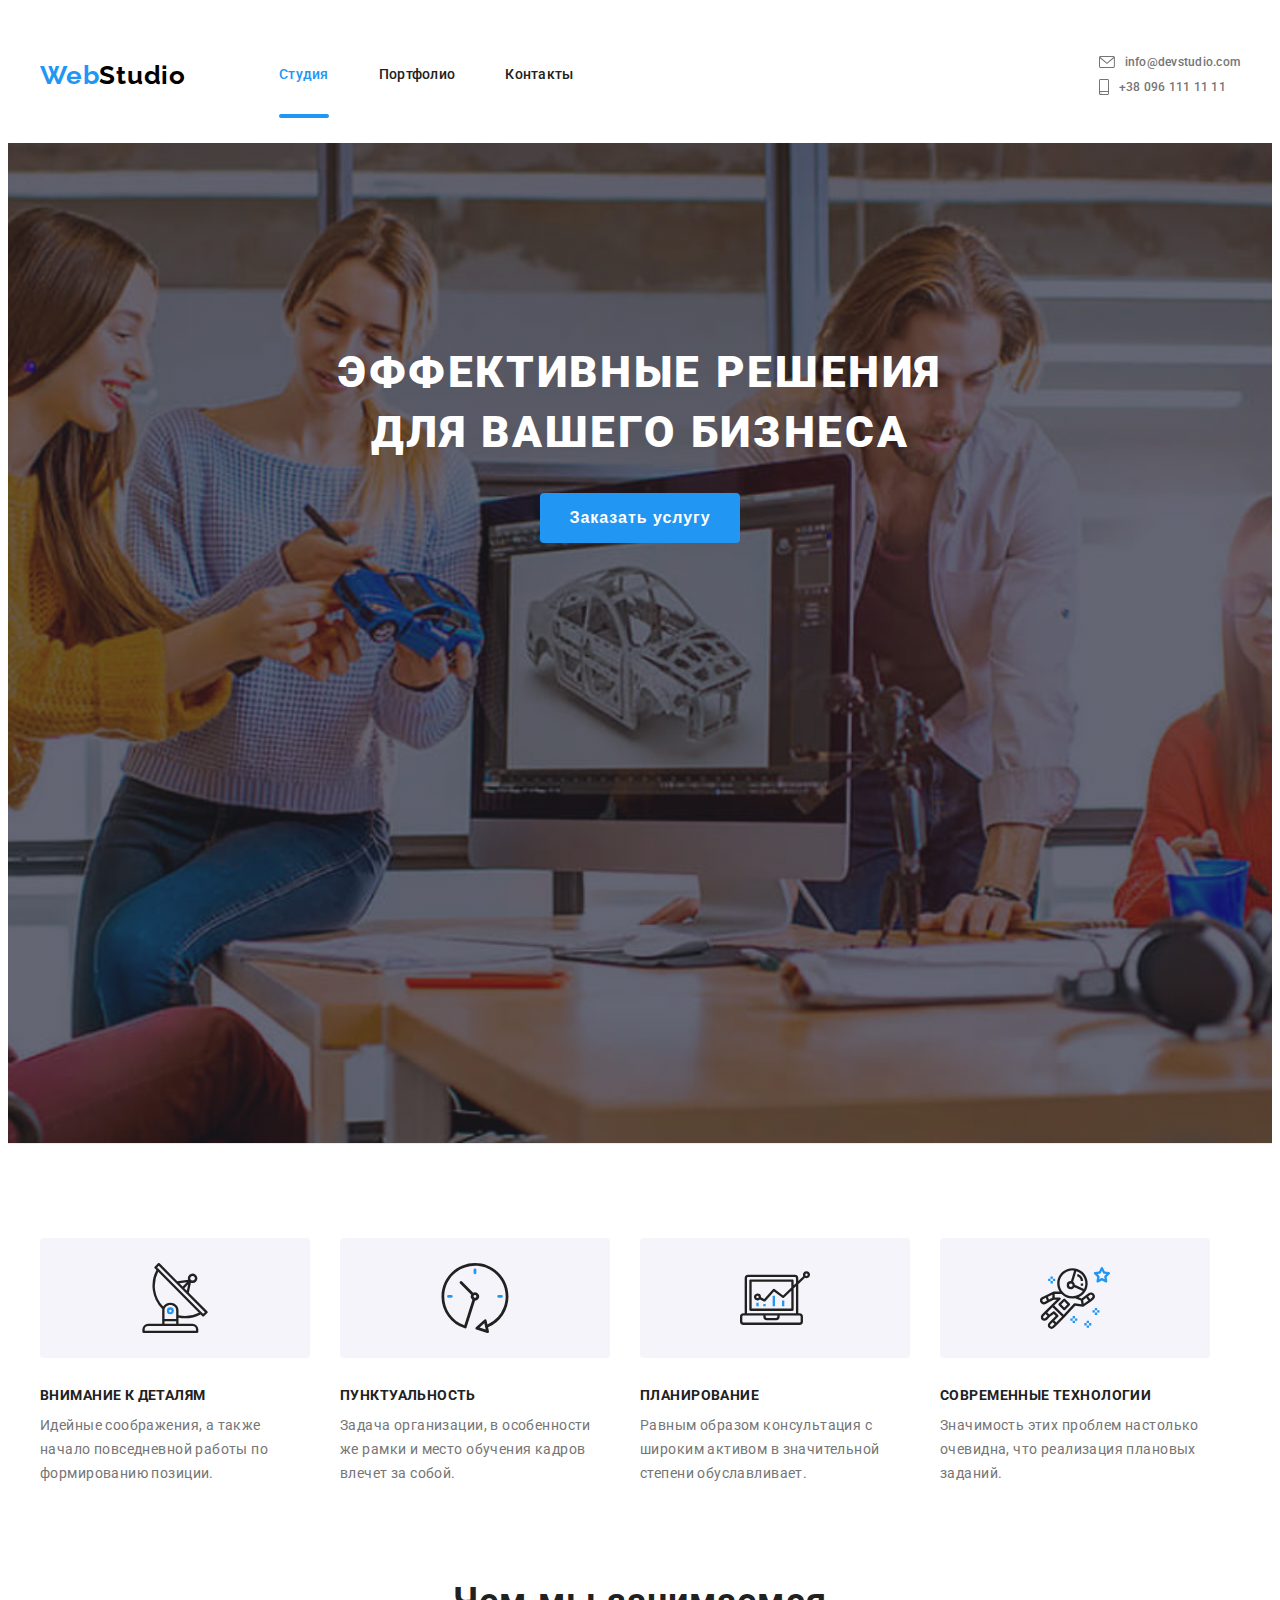
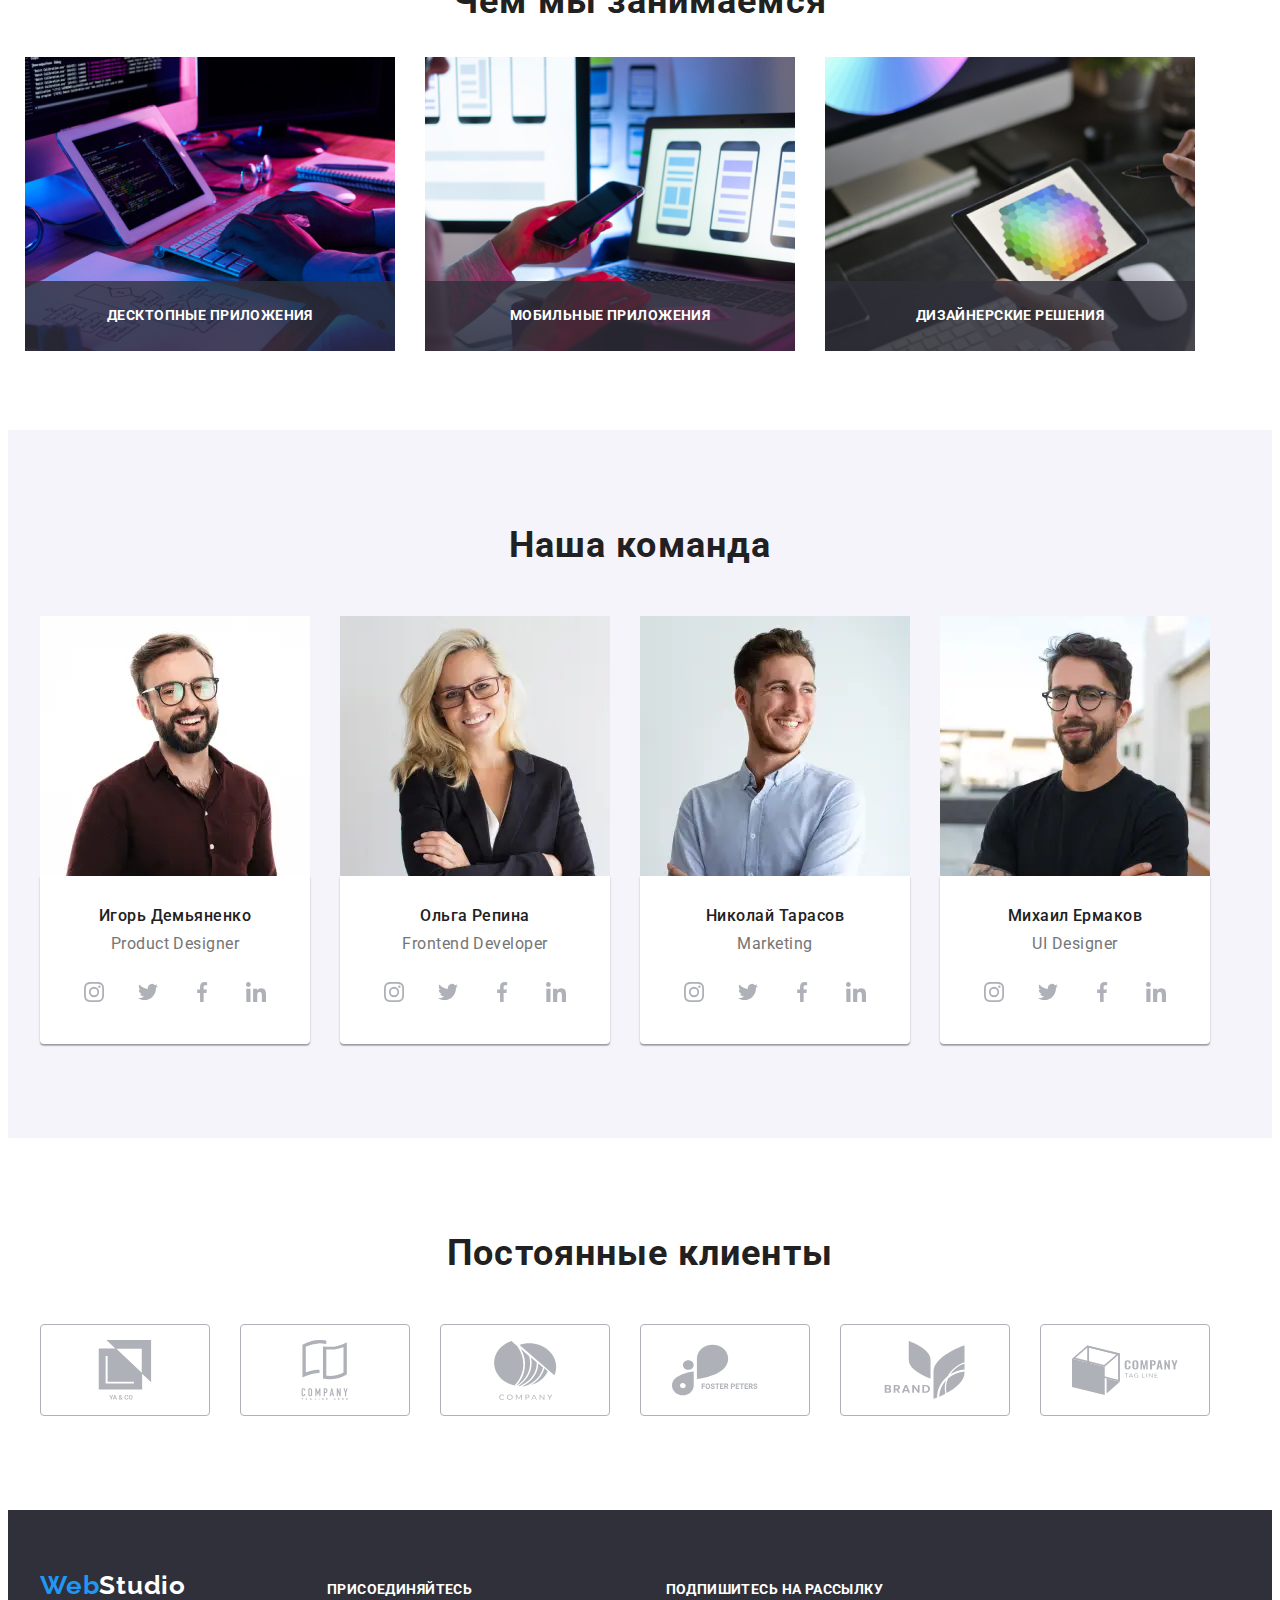
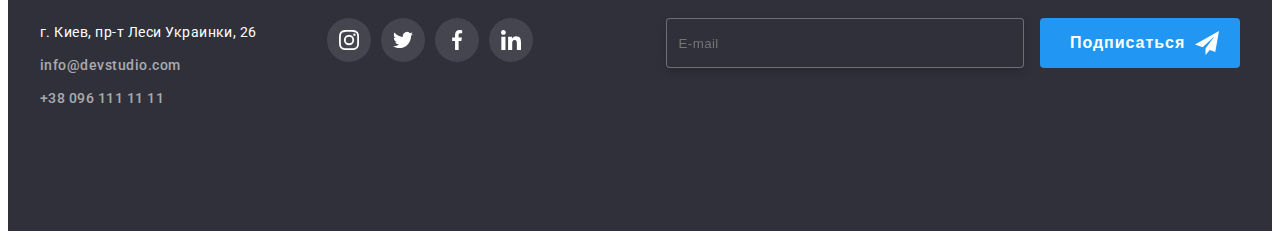
==== commit 1cf22ecf: "step 11" ====
--- a/index.html
+++ b/index.html
@@ -128,21 +128,21 @@
                             </svg>
                         </button>
                     
-                        <!-- <div class="backdrop-form">
+                         <div class="backdrop-form">
                                 <form class="modal-form">
                                    <p class="form-text-hero">Оставьте свои данные, мы вам перезвоним</p>
                                         
                                             <div class="form-hero">
-                                            <label class="form-hero-label" for="name">Имя</label>
-                                               <div class="modal-form-wrapper">
-                                                <input class="form-hero-input" type="text" name="username" autofocus id="name"  minlength="2" 
-                                 pattern="[a-zA-Zа-яёА-ЯЁ]+" title="Имя должно содержать символы кириллицы или латиницы" required/>
-                                                <svg class="modal-form-icon" width="18px" height="18px">
-                                                    <use href="./img/page-3/icon/icons.svg#icon-person-black">
-                                                
-                                                    </use>
-                                                </svg>
-                                            </div>
+                                                     <label class="form-hero-label" for="name">Имя</label>
+                                                        <div class="modal-form-wrapper">
+                                                            <input class="form-hero-input" type="text" name="username" autofocus id="name"  minlength="2" 
+                                                               pattern="[a-zA-Zа-яёА-ЯЁ]+" title="Имя должно содержать символы кириллицы или латиницы" required/>
+                                                            <svg class="modal-form-icon" width="18px" height="18px">
+                                                                <use href="./img/page-3/icon/icons.svg#icon-person-black">
+                                                            
+                                                                </use>
+                                                            </svg>
+                                                        </div>
                                             </div>
                                             <div class="form-hero">
                                             <label class="form-hero-label" for="tel">Телефон</label>
@@ -184,7 +184,7 @@
                                 </form>
                             </div>
                     </div>
-                </div> --> 
+                </div> 
 
             </section>
             
--- a/css/main.min.css
+++ b/css/main.min.css
@@ -1,2 +1,2 @@
-:root{--header-color: #ffffff;--line-header-color: #ececec;--logo-color: #000000;--second-logo-color: #ffffff;--accent-color: #2196f3;--second-accent-color: #2f303a;--third-accent-color: #f5f4fa;--primary-text-color: #212121;--second-text-color: #757575;--fon-hero-color: rgba(47, 48, 58, 0.4);--icon-color: #afb1b8;--portfolio-color: #e5e5e5}.visually-hidden{position:absolute;white-space:nowrap;width:1px;height:1px;overflow:hidden;border:0;padding:0;clip:rect(0 0 0 0);clip-path:inset(50%);margin:-1px}body{font-family:"Roboto", sans-serif;background-color:#ffffff}p,h1,h2,h3,h4,h5,h6{margin-top:0px;margin-bottom:0px}img{display:block;max-width:100%;height:auto}.list{list-style:none;margin:0;padding:0}.link{text-decoration:none}.list .link.current{color:var(--accent-color)}.container{padding-left:15px;padding-right:15px;margin-left:auto;margin-right:auto}@media screen and (min-width: 480px){.container{width:480px}}@media screen and (min-width: 768px){.container{width:768px}}@media screen and (min-width: 1200px){.container{width:1200px}}.body-logo-head{font-family:"Raleway", sans-serif;font-weight:700;font-size:24px;line-height:1.17;letter-spacing:0.03em;display:inline-block;color:var(--accent-color)}@media screen and (min-width: 768px){.body-logo-head{margin-right:88px}}@media screen and (min-width: 1200px){.body-logo-head{margin-right:93px;font-weight:700;font-size:26px;line-height:1.19;letter-spacing:0.03em;display:inline-block;color:var(--accent-color)}}.body-logo-footer{font-family:"Raleway", sans-serif;font-weight:700;font-size:26px;line-height:1.19;letter-spacing:0.03em;display:inline-block;color:var(--accent-color)}.second-body-logo{font-size:26px;line-height:1.19;color:var(--second-logo-color)}.third-body-logo{font-size:24px;line-height:1.17;color:var(--logo-color)}@media screen and (min-width: 1200px){.third-body-logo{font-size:26px;line-height:1.19;color:var(--logo-color)}}.addres-logo{margin-bottom:20px}.icon-manu{display:flex;justify-content:center}.icon-list{width:44px;height:44px;margin-right:10px}.icon-list:last-child{margin-right:0px}.modal-form-icon{display:block;position:absolute;top:50%;left:12px;transform:translateY(-50%);transition:border-color 250ms cubic-bezier(0.4, 0, 0.2, 1)}.form-hero input:focus ~ .modal-form-icon{fill:var(--accent-color)}.icon{display:inline-block;width:16px;height:15px;margin-right:7px;border-radius:4px;border:2px solid var(--logo-color)}.checkbox:checked+.icon{border-color:var(--accent-color);background-color:var(--accent-color);background-image:url(../img/page-3/icon/check.svg);background-size:contain;background-origin:border-box}.modal-close-icon{fill:currentColor}.footer-info-icon{margin-bottom:60px}@media screen and (min-width: 1200px){.footer-info-icon{margin-left:70px}}.footer-s-l-link{width:100%;height:100%;border-radius:50%;transition:background-color 250ms cubic-bezier(0.4, 0, 0.2, 1);display:flex;align-items:center;justify-content:center}.footer-s-l-link:hover,.footer-s-l-link:focus{background-color:var(--accent-color)}.icon-info-footer{fill:var(--header-color)}.footer-s-l-link:hover .footer-last,.footer-s-l-link:focus .footer-last{fill:#ffffff}.footer-s-l-link:hover .footer-last:hover,.footer-s-l-link:hover .footer-last:focus,.footer-s-l-link:focus .footer-last:hover,.footer-s-l-link:focus .footer-last:focus{background-color:var(--accent-color)}.footer-last{transition:background-color 250ms cubic-bezier(0.4, 0, 0.2, 1);background-color:rgba(255,255,255,0.1)}.footer-last .footer-s-l-link{transition:fiil 250ms cubic-bezier(0.4, 0, 0.2, 1);fill:var(--header-color)}.header-connect{margin-left:auto}.aside-footer{margin-bottom:9px;font-weight:400;font-size:14px;line-height:1.71;transition:color 250ms cubic-bezier(0.4, 0, 0.2, 1);color:var(--second-logo-color)}.aside-footer:hover,.aside-footer:hover,.aside-footer:focus{color:var(--accent-color)}.footer-link{font-weight:500;font-size:14px;line-height:1.71;transition:color 250ms cubic-bezier(0.4, 0, 0.2, 1);color:rgba(255,255,255,0.6)}.button{display:inline-block;font-weight:700;font-size:16px;line-height:1.88;border-radius:4px;border:1px solid transparent;cursor:pointer}.button-form{display:inline-flex;padding-left:29px;font-weight:700;font-size:16px;line-height:1.88;border-radius:4px;border:1px solid transparent;cursor:pointer}.primary{min-width:200px;height:50px;letter-spacing:0.06em;align-items:center;text-align:center;transition:background-color 250ms cubic-bezier(0.4, 0, 0.2, 1),box-shadow 250ms cubic-bezier(0.4, 0, 0.2, 1);background-color:var(--accent-color);color:var(--header-color)}.primary:hover,.primary:focus{background-color:#188ce8;box-shadow:0px 4px 4px rgba(0,0,0,0.15)}.secondary{border-radius:4px;letter-spacing:0.03em;transition:background-color 250ms cubic-bezier(0.4, 0, 0.2, 1),color 250ms cubic-bezier(0.4, 0, 0.2, 1),box-shadow 250ms cubic-bezier(0.4, 0, 0.2, 1);background-color:var(--third-accent-color);color:var(--primary-text-color)}.secondary:hover,.secondary:focus{background-color:var(--accent-color);color:var(--header-color);box-shadow:0px 3px 1px rgba(0,0,0,0.1),0px 1px 2px rgba(0,0,0,0.08),0px 2px 2px rgba(0,0,0,0.12)}.active{color:var(--accent-color)}.backdrop{position:fixed;top:0;left:0;width:100vw;height:100vh;z-index:2;background-color:rgba(0,0,0,0.2);transition:opacity 250ms linear, visibility 250ms linear}.backdrop.is-hidden{visibility:hidden;opacity:0;pointer-events:none}.modal{position:absolute;min-width:528px;min-height:581px;top:50%;left:50%;transform:translate(-50%, -50%);background-color:#ffffff}.modal-close{position:absolute;width:30px;height:30px;top:8px;right:8px;border-radius:50%;border:1px solid rgba(0,0,0,0.1);background-color:transparent;color:var(--logo-color);display:flex;align-items:center;justify-content:center;transition:color 250ms cubic-bezier(0.4, 0, 0.2, 1)}.modal-close:hover,.modal-close:focus{color:var(--accent-color)}.modal-form{width:528px;margin-left:auto;margin-right:auto;padding:40px}.form-hero{display:flex;flex-direction:column;font-weight:400;font-size:12px;line-height:1.17;text-align:left;letter-spacing:0.01em;color:#757575}.form-hero label{margin-bottom:4px}.modal-form-wrapper{position:relative;display:block}.form-hero input{width:100%;height:40px;padding-left:42px;border:1px solid rgba(33,33,33,0.2);box-sizing:border-box;border-radius:4px;transition:border-color 250ms cubic-bezier(0.4, 0, 0.2, 1)}.form-hero input::placeholder{font-style:normal;font-weight:400;font-size:14px;line-height:1.14;letter-spacing:0.01em;color:rgba(117,117,117,0.5)}.form-hero input:focus{outline:none;border-color:var(--accent-color)}.form-hero input:focus:not(:last-child){margin-bottom:10px}.form-text-hero{font-weight:700;font-size:20px;line-height:1.15;margin-bottom:12px;text-align:center;letter-spacing:0.03em;color:var(--primary-text-color)}.form-hero-checbox{display:flex;flex-direction:column;margin-top:20px;margin-bottom:30px;list-style:none}.form-hero-checbox input[type="checkbox"]{width:16px;height:15px}.form-label-hero{display:flex;align-items:center;justify-content:center}.checkbox{-webkit-appearance:none;-moz-appearance:none;appearance:none;position:absolute}.icon{display:inline-block;width:16px;height:15px;margin-right:7px;border-radius:4px;border:2px solid var(--logo-color)}.form-hero-checbox label{font-style:normal;font-weight:400;font-size:14px;line-height:1.17;letter-spacing:0.03em;color:var(--second-text-color)}.form-hero-link{text-decoration-line:underline;color:var(--accent-color)}.comment-form{width:100%;height:120px;padding-top:12px;padding-left:16px;letter-spacing:0.01em;border:1px solid rgba(33,33,33,0.2);box-sizing:border-box;border-radius:4px;color:rgba(117,117,117,0.5);resize:none;transition:border-color 250ms cubic-bezier(0.4, 0, 0.2, 1)}.form-hero textarea:focus{outline:none;border-color:var(--accent-color);color:var(--primary-text-color)}.input-footer{width:450px;height:50px;display:inline-block;border:1px solid rgba(255,255,255,0.3);box-sizing:border-box;filter:drop-shadow(0px 4px 4px rgba(0,0,0,0.15));border-radius:4px;background-color:var(--second-accent-color)}@media screen and (min-width: 768px){.input-footer{margin-right:12px}}@media screen and (max-width: 1199px){.input-footer{margin-bottom:20px}}.footer-form input{padding-left:12px;letter-spacing:0.03em;color:rgba(255,255,255,0.6)}.label-footer{margin-bottom:20px;font-weight:700;font-size:14px;line-height:1.14;letter-spacing:0.03em;text-transform:uppercase;color:#ffffff}.form-icon-footer{margin-left:10px}.aside-us{font-weight:700;font-size:36px;line-height:1.17;letter-spacing:0.03em;margin-bottom:50px;color:var(--primary-text-color)}.distribution-form{display:flex}@media screen and (max-width: 1199px){.distribution-form{width:450px}}@media screen and (min-width: 1200px){.distribution-form{margin-left:auto}}.header{position:relative;top:0;left:0;width:100%;padding-top:10px;padding-bottom:10px;background-color:var(--header-color)}@media screen and (min-width: 480px){.header{padding-top:10px;padding-bottom:10px}}@media screen and (min-width: 768px){.header{padding-top:0px;padding-bottom:0px}}@media screen and (min-width: 1200px){.header{padding-top:24px;padding-bottom:25px}}.header-container{display:flex;align-items:center}.burger-btn{display:block;margin-left:auto;background-color:transparent;cursor:pointer;padding:0;line-height:0;border:none}@media screen and (min-width: 768px){.burger-btn{display:none}}.mobile-menu{position:fixed;z-index:100;top:0;left:0;width:100vw;height:100vh;background-color:white;padding:48px 40px;opacity:0;visibility:hidden;pointer-events:none;transition:opasity 250ms linear, visibility 250ms linear;display:flex;flex-direction:column;justify-content:space-between}.mobile-menu.is-open{opacity:1;visibility:visible;pointer-events:all}.mobile-menu__close{background-color:transparent;cursor:pointer;padding:0;line-height:0;border:none;position:absolute;top:10px;right:15px}.mobile-menu__text:not(:last-child){margin-bottom:32px}.mobile-menu__anchor{display:flex;font-style:normal;font-weight:500;font-size:40px;line-height:1.76;text-align:center;letter-spacing:0.02em;transition:color 250ms cubic-bezier(0.4, 0, 0.2, 1);color:var(--primary-text-color);text-decoration:none}.mobile-menu__anchor:hover,.mobile-menu__anchor:focus{color:var(--accent-color)}.mobile-menu__contacts{margin-top:auto}.mobile-menu__scroll:last-child{margin-top:32px;margin-bottom:64px}.mobile-menu__phone{font-weight:500;font-size:34px;line-height:1.18;letter-spacing:0.02em;color:var(--accent-color)}@media screen and (max-width: 479px){.mobile-menu__phone{font-size:8vw}}.mobile-menu__mail{font-weight:500;font-size:24px;line-height:1.17;letter-spacing:0.02em;color:var(--second-text-color)}.mobile-menu__network{display:flex;align-items:center}.mobile-menu__catalog{display:flex}.mobile-menu__cards:not(:last-child)::after{content:"";border:1px solid rgba(33,33,33,0.2);transform:rotate(90deg);margin-right:10px;margin-left:10px}.mobile-menu__sites{font-weight:500;font-size:18px;line-height:1.22;letter-spacing:0.02em;color:var(--accent-color)}@media screen and (max-width: 767px){.menu-list__source{display:none}}@media screen and (max-width: 767px){.menu-list__сonnection{display:none}}.header-nav{display:flex;align-items:center}.menu-list{display:flex}@media screen and (max-width: 767px){.menu-list{display:none}}.header-container__menu{display:none}@media screen and (min-width: 768px){.header-container__menu{display:block;margin-top:21px;margin-left:auto;margin-bottom:20px}}.header-container__connection{margin-right:50px}@media screen and (min-width: 768px){.header-container__connection{margin-right:0;margin-bottom:10px}}.menu-list__map:not(:last-child){margin-right:50px}.menu-list__source{display:block;padding-top:35px;padding-bottom:35px;font-weight:500;font-size:14px;line-height:1.14;letter-spacing:0.02em;transition:color 250ms cubic-bezier(0.4, 0, 0.2, 1);color:var(--primary-text-color);text-decoration:none;position:relative}.menu-list__source:hover,.menu-list__source:focus{color:var(--accent-color)}.menu-list__source.current::before{content:"";width:100%;height:4px;position:absolute;border-radius:2px;bottom:0;display:block;background-color:#2196f3}.menu-list__сonnection{font-weight:500;font-size:14px;line-height:1.14;letter-spacing:0.02em;color:var(--second-text-color);display:flex;align-items:center;transition:color 250ms cubic-bezier(0.4, 0, 0.2, 1)}.menu-list__сonnection:hover,.menu-list__сonnection:focus{color:var(--accent-color)}@media screen and (min-width: 768px){.menu-list__сonnection{font-weight:500;font-size:12px;line-height:1.17}}.menu-list__badge{margin-right:10px;background-position:center;fill:currentColor}.menu-list__badge:hover{fill:var --accent-color}.hero{padding-top:118px;padding-bottom:118px;margin-left:auto;margin-right:auto;text-align:center;background-color:var(--second-accent-color);border-bottom:1px solid #ececec;background-image:linear-gradient(rgba(47,48,58,0.4), rgba(47,48,58,0.4)),url("../img/img/hero/hero.jpg");background-position:center;background-repeat:no-repeat;background-size:cover;max-width:480px;height:400px}@media screen and (min-device-pixel-ratio: 2), (min-resolution: 192dpi), (min-resolution: 2dppx){.hero{background-image:url("../img/img/hero/hero2x.jpg")}}@media screen and (min-width: 768px){.hero{padding-top:118px;padding-bottom:118px;background-image:linear-gradient(rgba(47,48,58,0.4), rgba(47,48,58,0.4)),url("../img/img/hero/hero-tablet.jpg");max-width:768px;height:400px}}@media screen and (min-width: 768px) and (min-device-pixel-ratio: 2), screen and (min-width: 768px) and (min-resolution: 192dpi), screen and (min-width: 768px) and (min-resolution: 2dppx){.hero{background-image:url("../img/img/hero/hero-tablet2x.jpg")}}@media screen and (min-width: 1200px){.hero{padding-top:200px;padding-bottom:200px;background-image:linear-gradient(rgba(47,48,58,0.4), rgba(47,48,58,0.4)),url("../img/img/hero/hero-desktop.jpg");max-width:1600px;height:600px}}@media screen and (min-width: 1200px) and (min-device-pixel-ratio: 2), screen and (min-width: 1200px) and (min-resolution: 192dpi), screen and (min-width: 1200px) and (min-resolution: 2dppx){.hero{background-image:url("../img/img/hero/hero-desktop2x.jpg")}}.main-slogan{font-weight:900;font-size:44px;line-height:1.36;text-align:center;text-transform:uppercase;vertical-align:top;letter-spacing:0.06em;color:var(--header-color)}@media screen and (max-width: 479px), (min-width: 480px){.main-slogan{font-size:26px;line-height:1.61}}@media screen and (min-width: 768px){.main-slogan{font-size:26px;line-height:1.61}}@media screen and (min-width: 1200px){.main-slogan{font-size:44px;line-height:1.36}}.hero-after-title{max-width:696px;margin-left:auto;margin-right:auto;margin-bottom:30px}@media screen and (min-width: 480px){.hero-after-title{max-width:360px}}@media screen and (min-width: 768px){.hero-after-title{max-width:360px}}@media screen and (min-width: 1200px){.hero-after-title{max-width:696px}}.about{padding-top:60px;padding-bottom:60px}@media screen and (min-width: 1200px){.about{padding-top:94px;padding-bottom:94px}}@media screen and (min-width: 768px){.about-item{display:flex;flex-wrap:wrap;margin:-15px}}@media screen and (min-width: 1200px){.about-item{display:flex}}.about-pro-item{width:450px}@media screen and (min-width: 768px){.about-pro-item{width:354px;width:calc(100%-2 * 30px)/2;margin:15px}}@media screen and (min-width: 1200px){.about-pro-item{width:270px}}.about-pro-item::before{display:block;content:"";height:120px;margin-bottom:30px;border-radius:4px;background-color:var(--third-accent-color);background-size:70px, 70px;background-repeat:no-repeat;background-position:center}.about-title{text-transform:uppercase;text-align:center;margin-bottom:10px;font-weight:700;font-size:14px;line-height:1.14;letter-spacing:0.03em;color:var(--primary-text-color)}.about-text{font-weight:400;font-size:14px;line-height:1.71;letter-spacing:0.03em;color:var(--second-text-color)}@media screen and (max-width: 1199px){.about-text{margin-bottom:30px}}.aside-can{text-align:center;padding-bottom:94px}@media screen and (max-width: 1199px){.aside-can{display:none}}.icon-antenna::before{background-image:url(../img/page-3/icon/antenna.svg)}.icon-clock::before{background-image:url(../img/page-3/icon/clock.svg)}.icon-diagram::before{background-image:url(../img/page-3/icon/diagram.svg)}.icon-astronaut::before{background-image:url(../img/page-3/icon/astronaut.svg)}.item-us{text-align:center}@media screen and (min-width: 768px){.item-us{display:flex;flex-wrap:wrap;margin:-15px}}.item-us__icon{display:flex;flex-wrap:wrap}.item-can{width:370px}.item-can:not(:last-child){margin-right:30px}.features-icon{display:flex;position:relative;justify-content:center}.features-icon-head{position:absolute;width:370px;height:70px;bottom:0;background-color:rgba(47,48,58,0.8)}.features-icon-text{padding-top:27px;font-size:14px;line-height:1.14;text-align:center;letter-spacing:0.03em;text-transform:uppercase;color:#ffffff}.aside-team{padding-top:60px;padding-bottom:60px;letter-spacing:0.03em;text-align:center;background-color:var(--third-accent-color)}@media screen and (min-width: 1200px){.aside-team{padding-top:94px;padding-bottom:94px}}.item{font-weight:500;font-size:16px;line-height:1.18;color:var(--primary-text-color);margin-bottom:30px}@media screen and (min-width: 768px){.item{width:354px;width:calc(100% / 2 * 30px);margin:15px}}@media screen and (min-width: 1200px){.item{width:270px}}.item-substrate{background-color:var(--header-color);border-radius:3px}.item-pro-name{padding-top:30px;padding-bottom:30px;box-shadow:0px 1px 3px rgba(0,0,0,0.12),0px 1px 1px rgba(0,0,0,0.14),0px 2px 1px rgba(0,0,0,0.2);border-radius:0px 0px 4px 4px}.item-name{font-style:normal;font-weight:500;font-size:16px;line-height:1.19;text-align:center;letter-spacing:0.03em;margin-bottom:10px}.content-team{font-weight:400;font-size:16px;line-height:1.18;margin-bottom:16px;color:var(--second-text-color)}.link-info{width:100%;height:100%;border-radius:50%;display:flex;align-items:center;justify-content:center;transition:background-color 250ms cubic-bezier(0.4, 0, 0.2, 1)}.link-info:hover,.link-info:focus{background-color:var(--accent-color)}.icon-info{transition:fill 250ms cubic-bezier(0.4, 0, 0.2, 1);fill:var(--icon-color)}.icon-info:hover,.icon-info:focus{fill:var(--icon-color)}.link-info:hover .icon-info{fill:var(--header-color)}.link-info:focus .icon-info{fill:var(--header-color)}.our-clients{padding-top:60px;padding-bottom:60px;letter-spacing:0.03em;text-align:center;background-color:var(--header-color)}@media screen and (min-width: 1200px){.our-clients{padding-top:94px;padding-bottom:94px}}@media screen and (min-width: 480px) and (max-width: 767px){.our-clients__us{padding-left:0;padding-right:0}}.frame{height:92px}@media screen and (min-width: 480px){.frame{width:210px;width:calc(100% / 2 * 30px);margin:15px}}@media screen and (min-width: 768px){.frame{width:226px;width:calc(100%-2 * 30px)/2;margin:15px}}@media screen and (min-width: 1200px){.frame{width:170px}}.frame-clients{display:flex;width:100%;height:100%;align-items:center;justify-content:center;border:1px solid #afb1b8;box-sizing:border-box;transition:border 250ms cubic-bezier(0.4, 0, 0.2, 1);border-radius:4px}.frame-clients:hover,.frame-clients:focus{border:1px solid var(--accent-color)}.frame-clients:hover .icon-frame{fill:var(--accent-color)}.frame-clients:focus .icon-frame{fill:var(--accent-color)}.icon-frame{transition:fill 250ms cubic-bezier(0.4, 0, 0.2, 1);fill:var(--icon-color)}.container-hero{padding-top:94px;padding-bottom:94px}.container-hero__buttons{display:flex;margin-bottom:50px;justify-content:center}.container-hero__navigation:not(:last-child){margin-right:8px}.container-hero__main--services{display:flex;flex-wrap:wrap;margin-right:-30px;margin-bottom:-30px}.container-hero__flex--elements{margin-right:30px;flex-basis:calc((100% - 3 * 30px) / 3);margin-bottom:30px;transition:transform 250ms cubic-bezier(0.4, 0, 0.2, 1)}.container-hero__flex--elements:hover .category-text{transform:translateY(0)}.container-hero__aside--box{width:370px;border-left:370px;border-bottom:404px;border-right:370px;transition:box-shadow 250ms cubic-bezier(0.4, 0, 0.2, 1)}.container-hero__aside--box:hover,.container-hero__aside--box:focus{display:block;box-shadow:0px 1px 1px rgba(0,0,0,0.12),0px 4px 4px rgba(0,0,0,0.06),1px 4px 6px rgba(0,0,0,0.16)}.flex-elements-categori{position:relative;overflow:hidden}.category-text{position:absolute;top:0px;left:0px;height:100%;font-size:18px;line-height:1.55;padding:63px 24px;letter-spacing:0.03em;color:var(--header-color);background:rgba(33,150,243,0.9);transform:translateY(100%);transition:transform 250ms linear}.views-services{padding-top:20px;padding-left:24px;padding-bottom:20px;padding-right:24px;border-bottom:1px solid #eeeeee;border-right:1px solid #eeeeee;border-left:1px solid #eeeeee}.aside-services{font-weight:700;font-size:18px;line-height:2;text-align:left;letter-spacing:0.06em;text-decoration:none}.aside-item{font-weight:400;font-size:16px;line-height:1.88;letter-spacing:0.03em;color:var(--second-text-color)}.flex-name{margin-bottom:4px;color:var(--primary-text-color)}.address{font-style:normal;display:flex;padding-top:60px;padding-bottom:60px;letter-spacing:0.03em;align-items:center;background-color:var(--second-accent-color)}.footer-info{align-items:baseline}@media screen and (min-width: 767px) and (max-width: 1199px){.footer-info{display:flex;width:768px;flex-wrap:wrap;justify-content:space-around;text-align:center}}@media screen and (max-width: 767px){.footer-info{flex-direction:column;text-align:center}}.footer-container{margin-bottom:60px}@media screen and (min-width: 768px) and (max-width: 1199px){.footer-container{margin-right:70px;width:231px}}.footer-address{font-style:normal;font-weight:normal}.footer{display:block;margin-bottom:9px}.footer:last-child{margin-bottom:0px}.footer-icon{font-weight:700;font-size:14px;line-height:1.14;letter-spacing:0.03em;text-transform:uppercase;color:var(--header-color);margin-bottom:20px}.footer-blok{display:flex;justify-content:center}
+:root{--header-color: #ffffff;--line-header-color: #ececec;--logo-color: #000000;--second-logo-color: #ffffff;--accent-color: #2196f3;--second-accent-color: #2f303a;--third-accent-color: #f5f4fa;--primary-text-color: #212121;--second-text-color: #757575;--fon-hero-color: rgba(47, 48, 58, 0.4);--icon-color: #afb1b8;--portfolio-color: #e5e5e5}.visually-hidden{position:absolute;white-space:nowrap;width:1px;height:1px;overflow:hidden;border:0;padding:0;clip:rect(0 0 0 0);clip-path:inset(50%);margin:-1px}body{font-family:"Roboto", sans-serif;background-color:#ffffff}p,h1,h2,h3,h4,h5,h6{margin-top:0px;margin-bottom:0px}img{display:block;max-width:100%;height:auto}.list{list-style:none;margin:0;padding:0}.link{text-decoration:none}.list .link.current{color:var(--accent-color)}.container{padding-left:15px;padding-right:15px;margin-left:auto;margin-right:auto}@media screen and (min-width: 480px){.container{width:480px}}@media screen and (min-width: 768px){.container{width:768px}}@media screen and (min-width: 1200px){.container{width:1200px}}.body-logo-head{font-family:"Raleway", sans-serif;font-weight:700;font-size:24px;line-height:1.17;letter-spacing:0.03em;display:inline-block;color:var(--accent-color)}@media screen and (min-width: 768px){.body-logo-head{margin-right:88px}}@media screen and (min-width: 1200px){.body-logo-head{margin-right:93px;font-weight:700;font-size:26px;line-height:1.19;letter-spacing:0.03em;display:inline-block;color:var(--accent-color)}}.body-logo-footer{font-family:"Raleway", sans-serif;font-weight:700;font-size:26px;line-height:1.19;letter-spacing:0.03em;display:inline-block;color:var(--accent-color)}.second-body-logo{font-size:26px;line-height:1.19;color:var(--second-logo-color)}.third-body-logo{font-size:24px;line-height:1.17;color:var(--logo-color)}@media screen and (min-width: 1200px){.third-body-logo{font-size:26px;line-height:1.19;color:var(--logo-color)}}.addres-logo{margin-bottom:20px}.icon-manu{display:flex;justify-content:center}.icon-list{width:44px;height:44px;margin-right:10px}.icon-list:last-child{margin-right:0px}.modal-form-icon{display:block;position:absolute;top:50%;left:12px;transform:translateY(-50%);transition:border-color 250ms cubic-bezier(0.4, 0, 0.2, 1)}.form-hero input:focus ~ .modal-form-icon{fill:var(--accent-color)}.icon{display:inline-block;width:16px;height:15px;margin-right:7px;border-radius:4px;border:2px solid var(--logo-color)}.checkbox:checked+.icon{border-color:var(--accent-color);background-color:var(--accent-color);background-image:url(../img/page-3/icon/check.svg);background-size:contain;background-origin:border-box}.modal-close-icon{fill:currentColor}.footer-info-icon{margin-bottom:60px}@media screen and (min-width: 1200px){.footer-info-icon{margin-left:70px}}.footer-s-l-link{width:100%;height:100%;border-radius:50%;transition:background-color 250ms cubic-bezier(0.4, 0, 0.2, 1);display:flex;align-items:center;justify-content:center}.footer-s-l-link:hover,.footer-s-l-link:focus{background-color:var(--accent-color)}.icon-info-footer{fill:var(--header-color)}.footer-s-l-link:hover .footer-last,.footer-s-l-link:focus .footer-last{fill:#ffffff}.footer-s-l-link:hover .footer-last:hover,.footer-s-l-link:hover .footer-last:focus,.footer-s-l-link:focus .footer-last:hover,.footer-s-l-link:focus .footer-last:focus{background-color:var(--accent-color)}.footer-last{transition:background-color 250ms cubic-bezier(0.4, 0, 0.2, 1);background-color:rgba(255,255,255,0.1)}.footer-last .footer-s-l-link{transition:fiil 250ms cubic-bezier(0.4, 0, 0.2, 1);fill:var(--header-color)}.header-connect{margin-left:auto}.aside-footer{margin-bottom:9px;font-weight:400;font-size:14px;line-height:1.71;transition:color 250ms cubic-bezier(0.4, 0, 0.2, 1);color:var(--second-logo-color)}.aside-footer:hover,.aside-footer:hover,.aside-footer:focus{color:var(--accent-color)}.footer-link{font-weight:500;font-size:14px;line-height:1.71;transition:color 250ms cubic-bezier(0.4, 0, 0.2, 1);color:rgba(255,255,255,0.6)}.button{display:inline-block;font-weight:700;font-size:16px;line-height:1.88;border-radius:4px;border:1px solid transparent;cursor:pointer}.button-form{display:inline-flex;padding-left:29px;font-weight:700;font-size:16px;line-height:1.88;border-radius:4px;border:1px solid transparent;cursor:pointer}.primary{min-width:200px;height:50px;letter-spacing:0.06em;align-items:center;text-align:center;transition:background-color 250ms cubic-bezier(0.4, 0, 0.2, 1),box-shadow 250ms cubic-bezier(0.4, 0, 0.2, 1);background-color:var(--accent-color);color:var(--header-color)}.primary:hover,.primary:focus{background-color:#188ce8;box-shadow:0px 4px 4px rgba(0,0,0,0.15)}.secondary{border-radius:4px;letter-spacing:0.03em;transition:background-color 250ms cubic-bezier(0.4, 0, 0.2, 1),color 250ms cubic-bezier(0.4, 0, 0.2, 1),box-shadow 250ms cubic-bezier(0.4, 0, 0.2, 1);background-color:var(--third-accent-color);color:var(--primary-text-color)}.secondary:hover,.secondary:focus{background-color:var(--accent-color);color:var(--header-color);box-shadow:0px 3px 1px rgba(0,0,0,0.1),0px 1px 2px rgba(0,0,0,0.08),0px 2px 2px rgba(0,0,0,0.12)}.active{color:var(--accent-color)}.backdrop{position:fixed;top:0;left:0;width:100vw;height:100vh;z-index:2;background-color:rgba(0,0,0,0.2);transition:opacity 250ms linear, visibility 250ms linear}.backdrop.is-hidden{visibility:hidden;opacity:0;pointer-events:none}.modal{position:absolute;min-width:450px;min-height:609px;top:50%;left:50%;transform:translate(-50%, -50%);background-color:#ffffff}@media screen and (min-width: 1200px){.modal{min-width:528px;min-height:581px}}.modal-close{position:absolute;width:30px;height:30px;top:8px;right:8px;border-radius:50%;border:1px solid rgba(0,0,0,0.1);background-color:transparent;color:var(--logo-color);display:flex;align-items:center;justify-content:center;transition:color 250ms cubic-bezier(0.4, 0, 0.2, 1)}.modal-close:hover,.modal-close:focus{color:var(--accent-color)}.modal-form{width:450px;margin-left:auto;margin-right:auto;padding:40px}@media screen and (min-width: 1200px){.modal-form{width:528px}}.form-hero{display:flex;flex-direction:column;font-weight:400;font-size:12px;line-height:1.17;text-align:left;margin-bottom:10px;letter-spacing:0.01em;color:#757575}.form-hero label{margin-bottom:4px}.modal-form-wrapper{position:relative;display:block}.form-hero input{width:100%;height:40px;padding-left:42px;border:1px solid rgba(33,33,33,0.2);box-sizing:border-box;border-radius:4px;transition:border-color 250ms cubic-bezier(0.4, 0, 0.2, 1)}.form-hero input::placeholder{font-style:normal;font-weight:400;font-size:14px;line-height:1.14;letter-spacing:0.01em;color:rgba(117,117,117,0.5)}.form-hero input:focus{outline:none;border-color:var(--accent-color)}.form-hero input:focus:not(:last-child){margin-bottom:10px}.form-text-hero{font-weight:700;font-size:20px;line-height:1.15;margin-bottom:12px;text-align:center;letter-spacing:0.03em;color:var(--primary-text-color)}.form-hero-checbox{display:flex;flex-direction:column;margin-top:20px;margin-bottom:30px;list-style:none}.form-hero-checbox input[type="checkbox"]{width:16px;height:15px}.form-label-hero{display:flex;align-items:center;justify-content:center}.checkbox{-webkit-appearance:none;-moz-appearance:none;appearance:none;position:absolute}.icon{display:inline-block;width:16px;height:15px;margin-right:7px;border-radius:4px;border:2px solid var(--logo-color)}.form-hero-checbox label{font-style:normal;font-weight:400;font-size:12px;line-height:1.17;letter-spacing:0.03em;color:var(--second-text-color)}@media screen and (min-width: 1200px){.form-hero-checbox label{font-weight:400;font-size:14px;line-height:1.17;letter-spacing:0.03em}}.form-hero-link{text-decoration-line:underline;color:var(--accent-color)}.comment-form{width:100%;height:120px;padding-top:12px;padding-left:16px;letter-spacing:0.01em;border:1px solid rgba(33,33,33,0.2);box-sizing:border-box;border-radius:4px;color:rgba(117,117,117,0.5);resize:none;transition:border-color 250ms cubic-bezier(0.4, 0, 0.2, 1)}.form-hero textarea:focus{outline:none;border-color:var(--accent-color);color:var(--primary-text-color)}.input-footer{width:450px;height:50px;display:inline-block;border:1px solid rgba(255,255,255,0.3);box-sizing:border-box;filter:drop-shadow(0px 4px 4px rgba(0,0,0,0.15));border-radius:4px;background-color:var(--second-accent-color)}@media screen and (min-width: 768px){.input-footer{margin-right:12px}}@media screen and (max-width: 1199px){.input-footer{margin-bottom:20px}}@media screen and (min-width: 1200px){.input-footer{width:358px}}.footer-form input{padding-left:12px;letter-spacing:0.03em;color:rgba(255,255,255,0.6)}.label-footer{margin-bottom:20px;font-weight:700;font-size:14px;line-height:1.14;letter-spacing:0.03em;text-transform:uppercase;color:#ffffff}.form-icon-footer{margin-left:10px}.aside-us{font-weight:700;font-size:36px;line-height:1.17;letter-spacing:0.03em;margin-bottom:50px;color:var(--primary-text-color)}.distribution-form{display:flex}@media screen and (max-width: 1199px){.distribution-form{width:450px}}@media screen and (min-width: 1200px){.distribution-form{margin-left:auto}}.header{position:relative;top:0;left:0;width:100%;padding-top:10px;padding-bottom:10px;background-color:var(--header-color)}@media screen and (min-width: 480px){.header{padding-top:10px;padding-bottom:10px}}@media screen and (min-width: 768px){.header{padding-top:0px;padding-bottom:0px}}@media screen and (min-width: 1200px){.header{padding-top:24px;padding-bottom:25px}}.header-container{display:flex;align-items:center}.burger-btn{display:block;margin-left:auto;background-color:transparent;cursor:pointer;padding:0;line-height:0;border:none}@media screen and (min-width: 768px){.burger-btn{display:none}}.mobile-menu{position:fixed;z-index:100;top:0;left:0;width:100vw;height:100vh;background-color:white;padding:48px 40px;opacity:0;visibility:hidden;pointer-events:none;transition:opasity 250ms linear, visibility 250ms linear;display:flex;flex-direction:column;justify-content:space-between}.mobile-menu.is-open{opacity:1;visibility:visible;pointer-events:all}.mobile-menu__close{background-color:transparent;cursor:pointer;padding:0;line-height:0;border:none;position:absolute;top:10px;right:15px}.mobile-menu__text:not(:last-child){margin-bottom:32px}.mobile-menu__anchor{display:flex;font-style:normal;font-weight:500;font-size:40px;line-height:1.76;text-align:center;letter-spacing:0.02em;transition:color 250ms cubic-bezier(0.4, 0, 0.2, 1);color:var(--primary-text-color);text-decoration:none}.mobile-menu__anchor:hover,.mobile-menu__anchor:focus{color:var(--accent-color)}.mobile-menu__contacts{margin-top:auto}.mobile-menu__scroll:last-child{margin-top:32px;margin-bottom:64px}.mobile-menu__phone{font-weight:500;font-size:34px;line-height:1.18;letter-spacing:0.02em;color:var(--accent-color)}@media screen and (max-width: 479px){.mobile-menu__phone{font-size:8vw}}.mobile-menu__mail{font-weight:500;font-size:24px;line-height:1.17;letter-spacing:0.02em;color:var(--second-text-color)}.mobile-menu__network{display:flex;align-items:center}.mobile-menu__catalog{display:flex}.mobile-menu__cards:not(:last-child)::after{content:"";border:1px solid rgba(33,33,33,0.2);transform:rotate(90deg);margin-right:10px;margin-left:10px}.mobile-menu__sites{font-weight:500;font-size:18px;line-height:1.22;letter-spacing:0.02em;color:var(--accent-color)}@media screen and (max-width: 767px){.menu-list__source{display:none}}@media screen and (max-width: 767px){.menu-list__сonnection{display:none}}.header-nav{display:flex;align-items:center}.menu-list{display:flex}@media screen and (max-width: 767px){.menu-list{display:none}}.header-container__menu{display:none}@media screen and (min-width: 768px){.header-container__menu{display:block;margin-top:21px;margin-left:auto;margin-bottom:20px}}.header-container__connection{margin-right:50px}@media screen and (min-width: 768px){.header-container__connection{margin-right:0;margin-bottom:10px}}.menu-list__map:not(:last-child){margin-right:50px}.menu-list__source{display:block;padding-top:35px;padding-bottom:35px;font-weight:500;font-size:14px;line-height:1.14;letter-spacing:0.02em;transition:color 250ms cubic-bezier(0.4, 0, 0.2, 1);color:var(--primary-text-color);text-decoration:none;position:relative}.menu-list__source:hover,.menu-list__source:focus{color:var(--accent-color)}.menu-list__source.current::before{content:"";width:100%;height:4px;position:absolute;border-radius:2px;bottom:0;display:block;background-color:#2196f3}.menu-list__сonnection{font-weight:500;font-size:14px;line-height:1.14;letter-spacing:0.02em;color:var(--second-text-color);display:flex;align-items:center;transition:color 250ms cubic-bezier(0.4, 0, 0.2, 1)}.menu-list__сonnection:hover,.menu-list__сonnection:focus{color:var(--accent-color)}@media screen and (min-width: 768px){.menu-list__сonnection{font-weight:500;font-size:12px;line-height:1.17}}.menu-list__badge{margin-right:10px;background-position:center;fill:currentColor}.menu-list__badge:hover{fill:var --accent-color}.hero{padding-top:118px;padding-bottom:118px;margin-left:auto;margin-right:auto;text-align:center;background-color:var(--second-accent-color);border-bottom:1px solid #ececec;background-image:linear-gradient(rgba(47,48,58,0.4), rgba(47,48,58,0.4)),url("../img/img/hero/hero.jpg");background-position:center;background-repeat:no-repeat;background-size:cover;max-width:480px;height:400px}@media screen and (min-device-pixel-ratio: 2), (min-resolution: 192dpi), (min-resolution: 2dppx){.hero{background-image:url("../img/img/hero/hero2x.jpg")}}@media screen and (min-width: 768px){.hero{padding-top:118px;padding-bottom:118px;background-image:linear-gradient(rgba(47,48,58,0.4), rgba(47,48,58,0.4)),url("../img/img/hero/hero-tablet.jpg");max-width:768px;height:400px}}@media screen and (min-width: 768px) and (min-device-pixel-ratio: 2), screen and (min-width: 768px) and (min-resolution: 192dpi), screen and (min-width: 768px) and (min-resolution: 2dppx){.hero{background-image:url("../img/img/hero/hero-tablet2x.jpg")}}@media screen and (min-width: 1200px){.hero{padding-top:200px;padding-bottom:200px;background-image:linear-gradient(rgba(47,48,58,0.4), rgba(47,48,58,0.4)),url("../img/img/hero/hero-desktop.jpg");max-width:1600px;height:600px}}@media screen and (min-width: 1200px) and (min-device-pixel-ratio: 2), screen and (min-width: 1200px) and (min-resolution: 192dpi), screen and (min-width: 1200px) and (min-resolution: 2dppx){.hero{background-image:url("../img/img/hero/hero-desktop2x.jpg")}}.main-slogan{font-weight:900;font-size:44px;line-height:1.36;text-align:center;text-transform:uppercase;vertical-align:top;letter-spacing:0.06em;color:var(--header-color)}@media screen and (max-width: 479px), (min-width: 480px){.main-slogan{font-size:26px;line-height:1.61}}@media screen and (min-width: 768px){.main-slogan{font-size:26px;line-height:1.61}}@media screen and (min-width: 1200px){.main-slogan{font-size:44px;line-height:1.36}}.hero-after-title{max-width:696px;margin-left:auto;margin-right:auto;margin-bottom:30px}@media screen and (min-width: 480px){.hero-after-title{max-width:360px}}@media screen and (min-width: 768px){.hero-after-title{max-width:360px}}@media screen and (min-width: 1200px){.hero-after-title{max-width:696px}}.about{padding-top:60px;padding-bottom:60px}@media screen and (min-width: 1200px){.about{padding-top:94px;padding-bottom:94px}}@media screen and (min-width: 768px){.about-item{display:flex;flex-wrap:wrap;margin:-15px}}@media screen and (min-width: 1200px){.about-item{display:flex}}.about-pro-item{width:450px}@media screen and (min-width: 768px){.about-pro-item{width:354px;width:calc(100%-2 * 30px)/2;margin:15px}}@media screen and (min-width: 1200px){.about-pro-item{width:270px}}.about-pro-item::before{display:block;content:"";height:120px;margin-bottom:30px;border-radius:4px;background-color:var(--third-accent-color);background-size:70px, 70px;background-repeat:no-repeat;background-position:center}.about-title{text-transform:uppercase;text-align:center;margin-bottom:10px;font-weight:700;font-size:14px;line-height:1.14;letter-spacing:0.03em;color:var(--primary-text-color)}@media screen and (min-width: 1200px){.about-title{text-align:left}}.about-text{font-weight:400;font-size:14px;line-height:1.71;letter-spacing:0.03em;color:var(--second-text-color)}@media screen and (max-width: 1199px){.about-text{margin-bottom:30px}}.aside-can{text-align:center;padding-bottom:94px}@media screen and (max-width: 1199px){.aside-can{display:none}}.icon-antenna::before{background-image:url(../img/page-3/icon/antenna.svg)}.icon-clock::before{background-image:url(../img/page-3/icon/clock.svg)}.icon-diagram::before{background-image:url(../img/page-3/icon/diagram.svg)}.icon-astronaut::before{background-image:url(../img/page-3/icon/astronaut.svg)}.item-us{text-align:center}@media screen and (min-width: 768px){.item-us{display:flex;flex-wrap:wrap;margin:-15px}}.item-us__icon{display:flex;flex-wrap:wrap}.item-can{width:370px}.item-can:not(:last-child){margin-right:30px}.features-icon{display:flex;position:relative;justify-content:center}.features-icon-head{position:absolute;width:370px;height:70px;bottom:0;background-color:rgba(47,48,58,0.8)}.features-icon-text{padding-top:27px;font-size:14px;line-height:1.14;text-align:center;letter-spacing:0.03em;text-transform:uppercase;color:#ffffff}.aside-team{padding-top:60px;padding-bottom:60px;letter-spacing:0.03em;text-align:center;background-color:var(--third-accent-color)}@media screen and (min-width: 1200px){.aside-team{padding-top:94px;padding-bottom:94px}}.item{font-weight:500;font-size:16px;line-height:1.18;color:var(--primary-text-color);margin-bottom:30px}@media screen and (min-width: 768px){.item{width:354px;width:calc(100% / 2 * 30px);margin:15px}}@media screen and (min-width: 1200px){.item{width:270px}}.item-substrate{background-color:var(--header-color);border-radius:3px}.item-pro-name{padding-top:30px;padding-bottom:30px;box-shadow:0px 1px 3px rgba(0,0,0,0.12),0px 1px 1px rgba(0,0,0,0.14),0px 2px 1px rgba(0,0,0,0.2);border-radius:0px 0px 4px 4px}.item-name{font-style:normal;font-weight:500;font-size:16px;line-height:1.19;text-align:center;letter-spacing:0.03em;margin-bottom:10px}.content-team{font-weight:400;font-size:16px;line-height:1.18;margin-bottom:16px;color:var(--second-text-color)}.link-info{width:100%;height:100%;border-radius:50%;display:flex;align-items:center;justify-content:center;transition:background-color 250ms cubic-bezier(0.4, 0, 0.2, 1)}.link-info:hover,.link-info:focus{background-color:var(--accent-color)}.icon-info{transition:fill 250ms cubic-bezier(0.4, 0, 0.2, 1);fill:var(--icon-color)}.icon-info:hover,.icon-info:focus{fill:var(--icon-color)}.link-info:hover .icon-info{fill:var(--header-color)}.link-info:focus .icon-info{fill:var(--header-color)}.our-clients{padding-top:60px;padding-bottom:60px;letter-spacing:0.03em;text-align:center;background-color:var(--header-color)}@media screen and (min-width: 1200px){.our-clients{padding-top:94px;padding-bottom:94px}}@media screen and (min-width: 480px) and (max-width: 767px){.our-clients__us{padding-left:0;padding-right:0}}.frame{height:92px}@media screen and (min-width: 480px){.frame{width:210px;width:calc(100% / 2 * 30px);margin:15px}}@media screen and (min-width: 768px){.frame{width:226px;width:calc(100%-2 * 30px)/2;margin:15px}}@media screen and (min-width: 1200px){.frame{width:170px}}.frame-clients{display:flex;width:100%;height:100%;align-items:center;justify-content:center;border:1px solid #afb1b8;box-sizing:border-box;transition:border 250ms cubic-bezier(0.4, 0, 0.2, 1);border-radius:4px}.frame-clients:hover,.frame-clients:focus{border:1px solid var(--accent-color)}.frame-clients:hover .icon-frame{fill:var(--accent-color)}.frame-clients:focus .icon-frame{fill:var(--accent-color)}.icon-frame{transition:fill 250ms cubic-bezier(0.4, 0, 0.2, 1);fill:var(--icon-color)}.container-hero{padding-top:94px;padding-bottom:94px}.container-hero__buttons{display:flex;margin-bottom:50px;justify-content:center}.container-hero__navigation:not(:last-child){margin-right:8px}.container-hero__main--services{display:flex;flex-wrap:wrap;margin-right:-30px;margin-bottom:-30px}.container-hero__flex--elements{margin-right:30px;flex-basis:calc((100% - 3 * 30px) / 3);margin-bottom:30px;transition:transform 250ms cubic-bezier(0.4, 0, 0.2, 1)}.container-hero__flex--elements:hover .category-text{transform:translateY(0)}.container-hero__aside--box{width:370px;border-left:370px;border-bottom:404px;border-right:370px;transition:box-shadow 250ms cubic-bezier(0.4, 0, 0.2, 1)}.container-hero__aside--box:hover,.container-hero__aside--box:focus{display:block;box-shadow:0px 1px 1px rgba(0,0,0,0.12),0px 4px 4px rgba(0,0,0,0.06),1px 4px 6px rgba(0,0,0,0.16)}.flex-elements-categori{position:relative;overflow:hidden}.category-text{position:absolute;top:0px;left:0px;height:100%;font-size:18px;line-height:1.55;padding:63px 24px;letter-spacing:0.03em;color:var(--header-color);background:rgba(33,150,243,0.9);transform:translateY(100%);transition:transform 250ms linear}.views-services{padding-top:20px;padding-left:24px;padding-bottom:20px;padding-right:24px;border-bottom:1px solid #eeeeee;border-right:1px solid #eeeeee;border-left:1px solid #eeeeee}.aside-services{font-weight:700;font-size:18px;line-height:2;text-align:left;letter-spacing:0.06em;text-decoration:none}.aside-item{font-weight:400;font-size:16px;line-height:1.88;letter-spacing:0.03em;color:var(--second-text-color)}.flex-name{margin-bottom:4px;color:var(--primary-text-color)}.address{font-style:normal;display:flex;padding-top:60px;padding-bottom:60px;letter-spacing:0.03em;align-items:center;background-color:var(--second-accent-color)}.footer-info{align-items:baseline}@media screen and (max-width: 767px){.footer-info{flex-direction:column;text-align:center}}@media screen and (min-width: 767px) and (max-width: 1199px){.footer-info{display:flex;width:768px;flex-wrap:wrap;justify-content:space-around;text-align:center}}@media screen and (min-width: 767px){.footer-info{display:flex}}.footer-container{margin-bottom:60px}@media screen and (min-width: 768px) and (max-width: 1199px){.footer-container{margin-right:70px;width:231px}}.footer-address{font-style:normal;font-weight:normal}.footer{display:block;margin-bottom:9px}.footer:last-child{margin-bottom:0px}.footer-icon{font-weight:700;font-size:14px;line-height:1.14;letter-spacing:0.03em;text-transform:uppercase;color:var(--header-color);margin-bottom:20px}.footer-blok{display:flex;justify-content:center}
 /*# sourceMappingURL=main.min.css.map */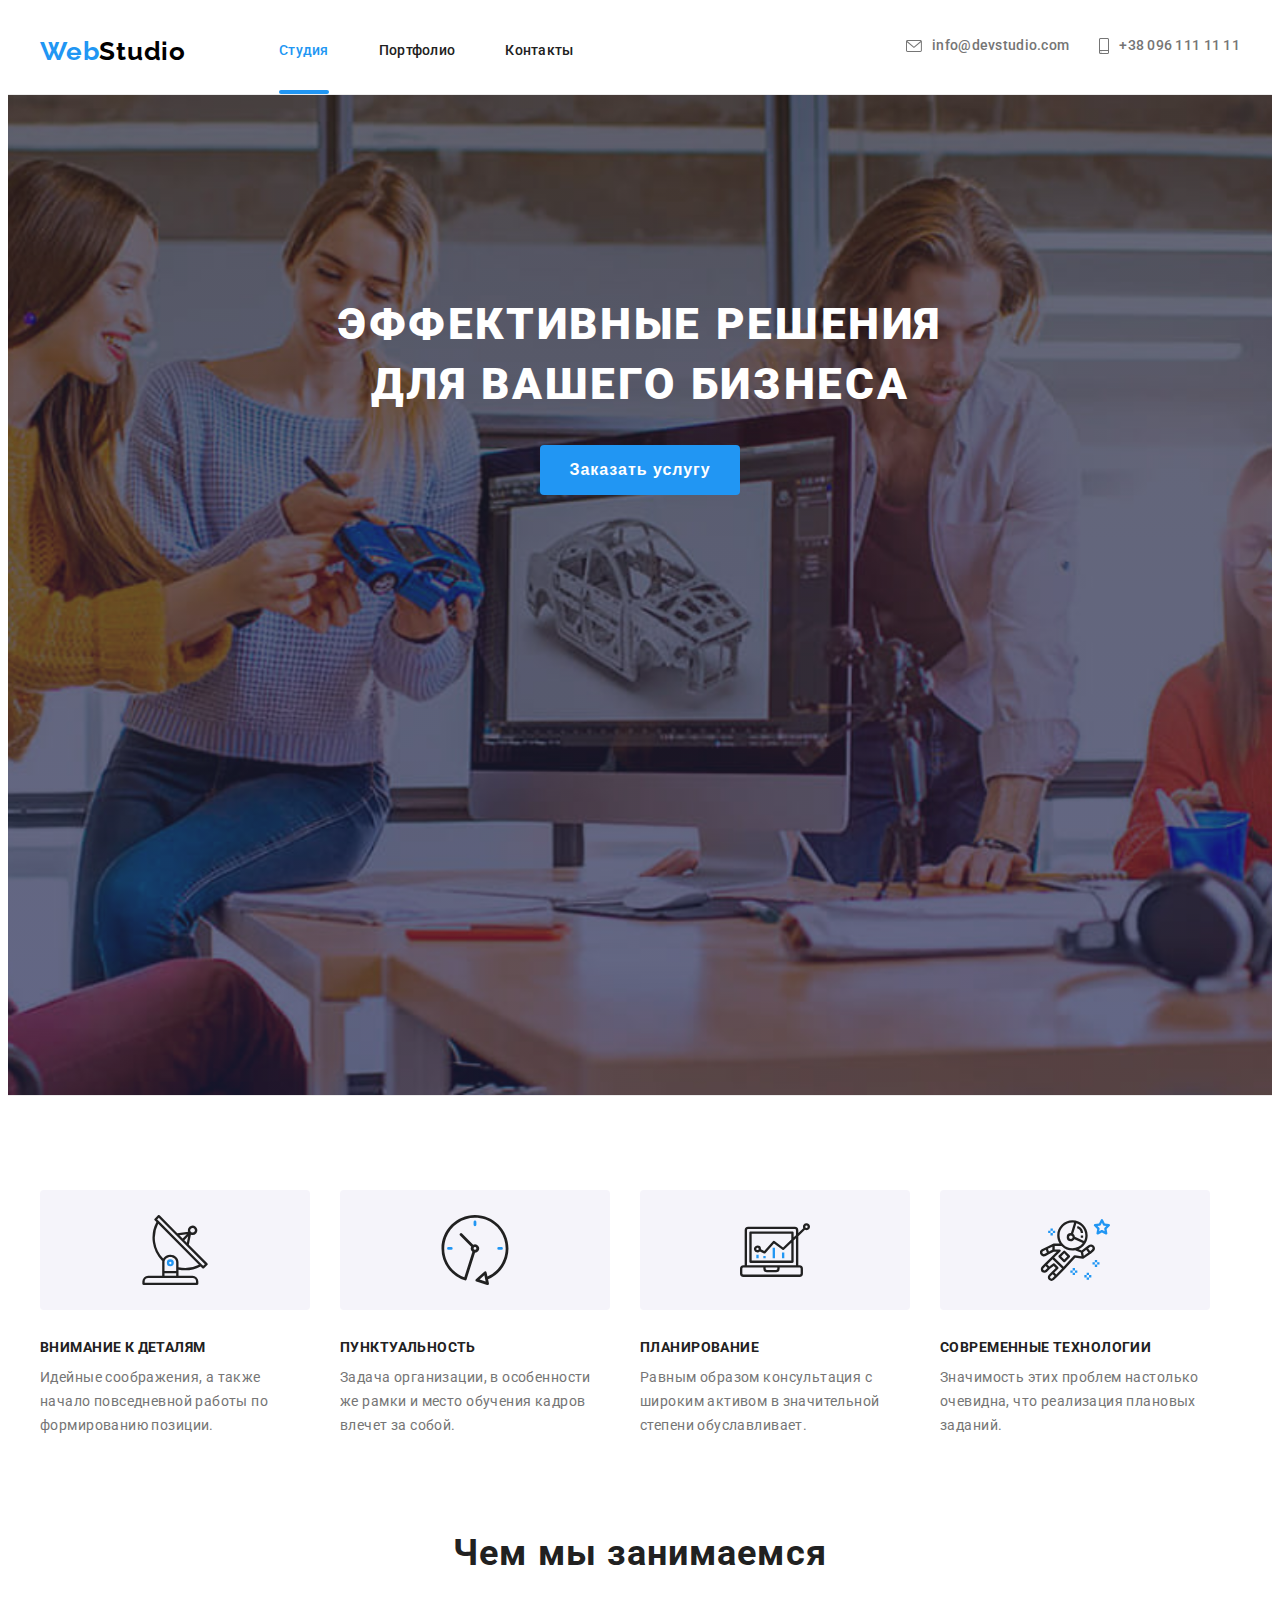
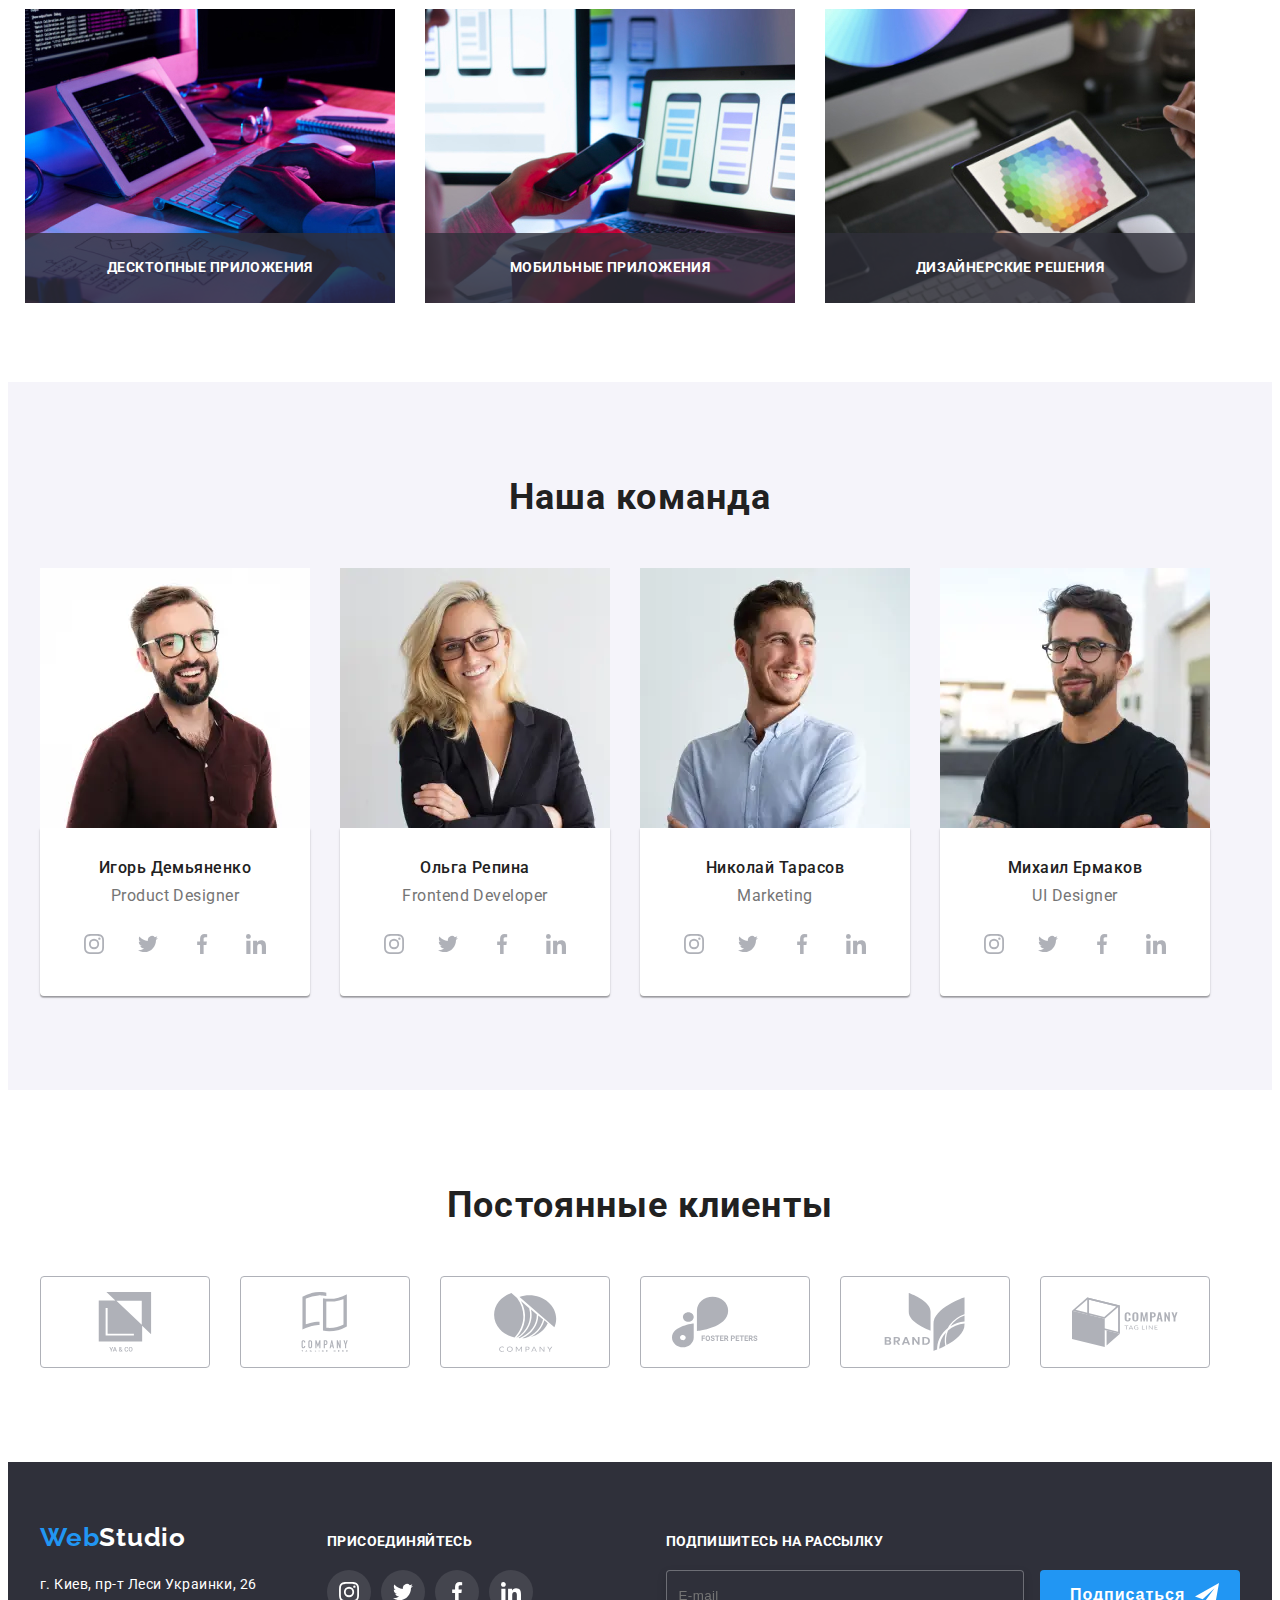
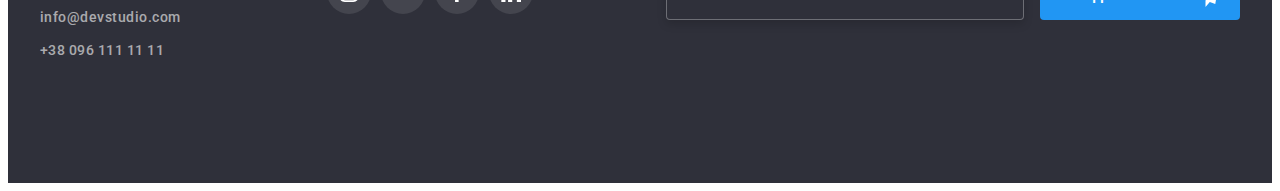
==== commit 6b87531c: "var. 1.0" ====
--- a/index.html
+++ b/index.html
@@ -19,7 +19,7 @@
     
 </head>
 <body>
-    <!---------------------------------------------Блок 1 Шапка ----------------------------------------------------->
+    <!--=================================Блок 1 Шапка ==============================================-->
      <header class="header"> 
          <div class="container header-container">
             <nav class="header-nav active">
@@ -31,7 +31,7 @@
                     <li class="menu-list__map"><a class="menu-list__source link" href="#address">Контакты</a></li>
                     </ul>
                    </nav>
-     <!-- <--========================= START Mobile-menu==================== --> 
+      <!--========================= START Mobile-menu==================== --> 
              <button class="burger-btn" data-menu-open="">
                  <svg class="burger-btn__icon" width="40px" height="40px">
                    <use href="./img/page-3/icon/sprite.svg#icon-burger">
@@ -50,19 +50,19 @@
                 </button>
                 <div class="mobile-menu__menu list">
                     <ul class="list mobile-menu__list">
-                        <li class="mobile-menu__text"><a class="mobile-menu__anchor link current" href="">Студия</a></li>
-                        <li class="mobile-menu__text"><a class="mobile-menu__anchor link" href="">Портфолио</a></li>
-                        <li class="mobile-menu__text"><a class="mobile-menu__anchor link" href="">Контакты</a></li>
+                        <li class="mobile-menu__text"><a class="mobile-menu__anchor link current" href="./index.html">Студия</a></li>
+                        <li class="mobile-menu__text"><a class="mobile-menu__anchor link" href="./portfolio.html">Портфолио</a></li>
+                        <li class="mobile-menu__text"><a class="mobile-menu__anchor link" href="#address">Контакты</a></li>
                     </ul>
                 </div>
                 <div class="mobile-menu__contacts">
                     <ul class="list mobile-menu__list">
-                        <li class="mobile-menu__scroll" aria-label="Позвонить">
+                        <li class="mobile-menu__scroll" aria-label="call">
                             <a class="mobile-menu__phone link" href="tel:+380961111111">
                                 +38 096 111 11 11
                             </a>
                         </li>
-                        <li class="mobile-menu__scroll" aria-label="Написать">
+                        <li class="mobile-menu__scroll" aria-label="write">
                             <a class="mobile-menu__mail link" href="mailto:info@devstudio.com">
                                 info@devstudio.com
                             </a>
@@ -81,7 +81,7 @@
             <!--========================= AND Mobile-menu==================== -->
             <ul class="menu-list header-container__menu list">
 
-                    <li class=" header-container__connection" aria-label="Написать">
+                    <li class=" header-container__connection" aria-label="write">
                         <a class="menu-list__сonnection link" href="mailto:info@devstudio.com">
                             <svg class="menu-list__badge" width="16px" height="12px">
                                 <use href="./img/page-3/icon/sprite.svg#icon-envelope">
@@ -91,7 +91,7 @@
                             info@devstudio.com
                          </a>
                     </li>
-                    <li class="" aria-label="Позвонить">
+                    <li class="" aria-label="call">
                          <a class="menu-list__сonnection link" href="tel:+380961111111">
                              <svg class="menu-list__badge" width="10px" height="16px">
                                  <use href="./img/page-3/icon/sprite.svg#icon-smartphone">
@@ -108,7 +108,7 @@
         </div>  
 
    </header> 
-    <!------------------------------------------Герой---------------------------------------------------------->
+    <!--===================================================Герой===============================================================-->
     <main>
             
              <section class="hero">
@@ -188,7 +188,7 @@
 
             </section>
             
-            <!-- Блок 3 приемущества -->
+            <!--============================================= Блок 3 приемущества ============================================-->
              
                 <section class="about">
 
@@ -222,7 +222,7 @@
                         </div>
                  </section> 
             
-            <!--Блок 4 Направление-->
+            <!--==========================Блок 4 Направление========================================-->
             
               <section class="aside-can">
                 <div class="container">
@@ -256,7 +256,7 @@
                 </div>
             </section> 
 
-        <!---Блок 5 Сотрудники-->
+        <!--===============================Блок 5 Сотрудники====================================================-->
            
                 <section class="aside-team">
                     <div class="container">
@@ -267,39 +267,39 @@
                                 <picture>
 
                                     <source media="(min-width: 1200px)" 
-                                    srcset="./img/img/team/team-1-desktop.webp,
-                                            ./img/img/team/team-1-desktop@2x.webp " 
+                                    srcset="./img/img/team/team-1-desktop.webp 1x,
+                                            ./img/img/team/team-1-desktop@2x.webp 2x" 
                                     type="image/webp">
 
 
 
                                     <source media="(min-width: 1200px)"
-                                     srcset="./img/img/team/team-1-desktop.jpg,
-                                            ./img/img/team/team-1-desktop@2x.jpg">
+                                     srcset="./img/img/team/team-1-desktop.jpg 1x,
+                                            ./img/img/team/team-1-desktop@2x.jpg 2x">
 
 
 
                                     <source media="(min-width: 768px)" 
-                                     srcset="./img/img/team/team-1-tablet.webp,
-                                             ./img/img/team/team-1-tablet@2x.webp " 
+                                     srcset="./img/img/team/team-1-tablet.webp 1x,
+                                             ./img/img/team/team-1-tablet@2x.webp 2x" 
                                     type="image/webp">
                                    
 
                                     <source media="(min-width: 768px)" 
-                                     srcset="./img/img/team/team-1-tablet.jpg
-                                             ./img/img/team/team-1-tablet@2x.jpg ">
+                                     srcset="./img/img/team/team-1-tablet.jpg 1x,
+                                             ./img/img/team/team-1-tablet@2x.jpg 2x">
 
 
                                         
                                     <source media="(min-width: 270px)" 
-                                    srcset="./img/img/team/team-1.webp,
-                                            ./img/img/team/team-1@2x.webp " 
+                                    srcset="./img/img/team/team-1.webp 1x,
+                                            ./img/img/team/team-1@2x.webp 2x" 
                                     type="image/webp">
 
 
                                     <source media="(min-width: 270px)" 
-                                    srcset="./img/img/team/team-1.jpg,
-                                            ./img/img/team/team-1@2x.jpg ">
+                                    srcset="./img/img/team/team-1.jpg 1x,
+                                            ./img/img/team/team-1@2x.jpg 2x">
                                 <img class="aside-img" src="#" alt="employees-1" 
                                 loading="lazy">
                                 
@@ -349,39 +349,39 @@
                                 <picture>
                                 
                                     <source media="(min-width: 1200px)" 
-                                    srcset="./img/img/team/team-2-desktop.webp,
-                                            ./img/img/team/team-2-desktop@2x.webp "
+                                    srcset="./img/img/team/team-2-desktop.webp 1x,
+                                            ./img/img/team/team-2-desktop@2x.webp 2x"
                                     type="image/webp">
                                 
                                 
                                 
                                     <source media="(min-width: 1200px)" 
-                                    srcset="./img/img/team/team-2-desktop.jpg,
-                                            ./img/img/team/team-2-desktop@2x.jpg">
+                                    srcset="./img/img/team/team-2-desktop.jpg 1x,
+                                            ./img/img/team/team-2-desktop@2x.jpg 2x">
                                 
                                 
                                 
                                     <source media="(min-width: 768px)" 
-                                    srcset="./img/img/team/team-2-tablet.webp,
-                                            ./img/img/team/team-2-tablet@2x.webp " 
+                                    srcset="./img/img/team/team-2-tablet.webp 1x,
+                                            ./img/img/team/team-2-tablet@2x.webp 2x" 
                                     type="image/webp">
                                 
                                 
                                     <source media="(min-width: 768px)" 
-                                    srcset="./img/img/team/team-2-tablet.jpg
-                                            ./img/img/team/team-2-tablet@2x.jpg ">
+                                    srcset="./img/img/team/team-2-tablet.jpg 1x,
+                                            ./img/img/team/team-2-tablet@2x.jpg 2x">
                                 
                                 
                                 
                                     <source media="(min-width: 270px)" 
-                                    srcset="./img/img/team/team-2.webp,
-                                            ./img/img/team/team-2@2x.webp "
+                                    srcset="./img/img/team/team-2.webp 1x,
+                                            ./img/img/team/team-2@2x.webp 2x "
                                     type="image/webp">
                                 
                                 
                                     <source media="(min-width: 270px)" 
-                                    srcset="./img/img/team/team-2.jpg,
-                                            ./img/img/team/team-2@2x.jpg ">
+                                    srcset="./img/img/team/team-2.jpg 1x,
+                                            ./img/img/team/team-2@2x.jpg 2x">
                                     <img class="aside-img" 
                                     src="#" 
                                     alt="employees-2" 
@@ -432,39 +432,39 @@
                                 <picture>
                                 
                                     <source media="(min-width: 1200px)" 
-                                    srcset="./img/img/team/team-3-desktop.webp,
-                                            ./img/img/team/team-3-desktop@2x.webp " 
+                                    srcset="./img/img/team/team-3-desktop.webp 1x,
+                                            ./img/img/team/team-3-desktop@2x.webp 2x" 
                                     type="image/webp">
                                 
                                 
                                 
                                     <source media="(min-width: 1200px)" 
-                                    srcset="./img/img/team/team-3-desktop.jpg,
-                                            ./img/img/team/team-3-desktop@2x.jpg">
+                                    srcset="./img/img/team/team-3-desktop.jpg 1x,
+                                            ./img/img/team/team-3-desktop@2x.jpg 2x">
                                 
                                 
                                 
                                     <source media="(min-width: 768px)" 
-                                    srcset="./img/img/team/team-3-tablet.webp,
-                                            ./img/img/team/team-3-tablet@2x.webp " 
+                                    srcset="./img/img/team/team-3-tablet.webp 1x,
+                                            ./img/img/team/team-3-tablet@2x.webp 2x" 
                                     type="image/webp">
                                 
                                 
                                     <source media="(min-width: 768px)" 
-                                    srcset="./img/img/team/team-3-tablet.jpg
-                                            ./img/img/team/team-3-tablet@2x.jpg ">
+                                    srcset="./img/img/team/team-3-tablet.jpg 1x,
+                                            ./img/img/team/team-3-tablet@2x.jpg 2x">
                                 
                                 
                                 
                                     <source media="(min-width: 270px)" 
-                                    srcset="./img/img/team/team-3.webp,
-                                            ./img/img/team/team-3@2x.webp " 
+                                    srcset="./img/img/team/team-3.webp 1x,
+                                            ./img/img/team/team-3@2x.webp 2x " 
                                     type="image/webp">
                                 
                                 
                                     <source media="(min-width: 270px)" 
-                                    srcset="./img/img/team/team-3.jpg,
-                                            ./img/img/team/team-3@2x.jpg ">
+                                    srcset="./img/img/team/team-3.jpg 1x,
+                                            ./img/img/team/team-3@2x.jpg 2x">
                                     <img class="aside-img" 
                                     src="#" 
                                     alt="employees-3" 
@@ -516,39 +516,39 @@
                                 <picture>
                                 
                                     <source media="(min-width: 1200px)" 
-                                    srcset="./img/img/team/team-4-desktop.webp,
-                                            ./img/img/team/team-4-desktop@2x.webp " 
+                                    srcset="./img/img/team/team-4-desktop.webp 1x,
+                                            ./img/img/team/team-4-desktop@2x.webp 2x " 
                                     type="image/webp">
                                 
                                 
                                 
                                     <source media="(min-width: 1200px)" 
-                                    srcset="./img/img/team/team-4-desktop.jpg,
-                                            ./img/img/team/team-4-desktop@2x.jpg">
+                                    srcset="./img/img/team/team-4-desktop.jpg 1x,
+                                            ./img/img/team/team-4-desktop@2x.jpg 2x">
                                 
                                 
                                 
                                     <source media="(min-width: 768px)" 
-                                    srcset="./img/img/team/team-4-tablet.webp,
-                                            ./img/img/team/team-4-tablet@2x.webp " 
+                                    srcset="./img/img/team/team-4-tablet.webp 1x,
+                                            ./img/img/team/team-4-tablet@2x.webp 2x " 
                                     type="image/webp">
                                 
                                 
                                     <source media="(min-width: 768px)" 
-                                    srcset="./img/img/team/team-4-tablet.jpg
-                                            ./img/img/team/team-4-tablet@2x.jpg ">
+                                    srcset="./img/img/team/team-4-tablet.jpg 1x,
+                                            ./img/img/team/team-4-tablet@2x.jpg 2x">
                                 
                                 
                                 
                                     <source media="(min-width: 270px)" 
-                                    srcset="./img/img/team/team-4.webp,
-                                            ./img/img/team/team-4@2x.webp " 
+                                    srcset="./img/img/team/team-4.webp 1x,
+                                            ./img/img/team/team-4@2x.webp 2x" 
                                     type="image/webp">
                                 
                                 
                                     <source media="(min-width: 270px)" 
-                                    srcset="./img/img/team/team-4.jpg,
-                                            ./img/img/team/team-4@2x.jpg ">
+                                    srcset="./img/img/team/team-4.jpg 1x,
+                                            ./img/img/team/team-4@2x.jpg 2x">
                                     <img class="aside-img" 
                                     src="#" 
                                     alt="employees-4"
@@ -659,7 +659,7 @@
              </section>  
             
 </main>
-    <!------------------------------------Блок 6 конт-я информ.---------------------------------------------->
+    <!--==============================Блок 6 конт-я информ============================================-->
     <footer class="address " id="address"> 
          <div class="container footer-info">
                     <div class="footer-container">
--- a/css/main.min.css
+++ b/css/main.min.css
@@ -1,2 +1,2 @@
-:root{--header-color: #ffffff;--line-header-color: #ececec;--logo-color: #000000;--second-logo-color: #ffffff;--accent-color: #2196f3;--second-accent-color: #2f303a;--third-accent-color: #f5f4fa;--primary-text-color: #212121;--second-text-color: #757575;--fon-hero-color: rgba(47, 48, 58, 0.4);--icon-color: #afb1b8;--portfolio-color: #e5e5e5}.visually-hidden{position:absolute;white-space:nowrap;width:1px;height:1px;overflow:hidden;border:0;padding:0;clip:rect(0 0 0 0);clip-path:inset(50%);margin:-1px}body{font-family:"Roboto", sans-serif;background-color:#ffffff}p,h1,h2,h3,h4,h5,h6{margin-top:0px;margin-bottom:0px}img{display:block;max-width:100%;height:auto}.list{list-style:none;margin:0;padding:0}.link{text-decoration:none}.list .link.current{color:var(--accent-color)}.container{padding-left:15px;padding-right:15px;margin-left:auto;margin-right:auto}@media screen and (min-width: 480px){.container{width:480px}}@media screen and (min-width: 768px){.container{width:768px}}@media screen and (min-width: 1200px){.container{width:1200px}}.body-logo-head{font-family:"Raleway", sans-serif;font-weight:700;font-size:24px;line-height:1.17;letter-spacing:0.03em;display:inline-block;color:var(--accent-color)}@media screen and (min-width: 768px){.body-logo-head{margin-right:88px}}@media screen and (min-width: 1200px){.body-logo-head{margin-right:93px;font-weight:700;font-size:26px;line-height:1.19;letter-spacing:0.03em;display:inline-block;color:var(--accent-color)}}.body-logo-footer{font-family:"Raleway", sans-serif;font-weight:700;font-size:26px;line-height:1.19;letter-spacing:0.03em;display:inline-block;color:var(--accent-color)}.second-body-logo{font-size:26px;line-height:1.19;color:var(--second-logo-color)}.third-body-logo{font-size:24px;line-height:1.17;color:var(--logo-color)}@media screen and (min-width: 1200px){.third-body-logo{font-size:26px;line-height:1.19;color:var(--logo-color)}}.addres-logo{margin-bottom:20px}.icon-manu{display:flex;justify-content:center}.icon-list{width:44px;height:44px;margin-right:10px}.icon-list:last-child{margin-right:0px}.modal-form-icon{display:block;position:absolute;top:50%;left:12px;transform:translateY(-50%);transition:border-color 250ms cubic-bezier(0.4, 0, 0.2, 1)}.form-hero input:focus ~ .modal-form-icon{fill:var(--accent-color)}.icon{display:inline-block;width:16px;height:15px;margin-right:7px;border-radius:4px;border:2px solid var(--logo-color)}.checkbox:checked+.icon{border-color:var(--accent-color);background-color:var(--accent-color);background-image:url(../img/page-3/icon/check.svg);background-size:contain;background-origin:border-box}.modal-close-icon{fill:currentColor}.footer-info-icon{margin-bottom:60px}@media screen and (min-width: 1200px){.footer-info-icon{margin-left:70px}}.footer-s-l-link{width:100%;height:100%;border-radius:50%;transition:background-color 250ms cubic-bezier(0.4, 0, 0.2, 1);display:flex;align-items:center;justify-content:center}.footer-s-l-link:hover,.footer-s-l-link:focus{background-color:var(--accent-color)}.icon-info-footer{fill:var(--header-color)}.footer-s-l-link:hover .footer-last,.footer-s-l-link:focus .footer-last{fill:#ffffff}.footer-s-l-link:hover .footer-last:hover,.footer-s-l-link:hover .footer-last:focus,.footer-s-l-link:focus .footer-last:hover,.footer-s-l-link:focus .footer-last:focus{background-color:var(--accent-color)}.footer-last{transition:background-color 250ms cubic-bezier(0.4, 0, 0.2, 1);background-color:rgba(255,255,255,0.1)}.footer-last .footer-s-l-link{transition:fiil 250ms cubic-bezier(0.4, 0, 0.2, 1);fill:var(--header-color)}.header-connect{margin-left:auto}.aside-footer{margin-bottom:9px;font-weight:400;font-size:14px;line-height:1.71;transition:color 250ms cubic-bezier(0.4, 0, 0.2, 1);color:var(--second-logo-color)}.aside-footer:hover,.aside-footer:hover,.aside-footer:focus{color:var(--accent-color)}.footer-link{font-weight:500;font-size:14px;line-height:1.71;transition:color 250ms cubic-bezier(0.4, 0, 0.2, 1);color:rgba(255,255,255,0.6)}.button{display:inline-block;font-weight:700;font-size:16px;line-height:1.88;border-radius:4px;border:1px solid transparent;cursor:pointer}.button-form{display:inline-flex;padding-left:29px;font-weight:700;font-size:16px;line-height:1.88;border-radius:4px;border:1px solid transparent;cursor:pointer}.primary{min-width:200px;height:50px;letter-spacing:0.06em;align-items:center;text-align:center;transition:background-color 250ms cubic-bezier(0.4, 0, 0.2, 1),box-shadow 250ms cubic-bezier(0.4, 0, 0.2, 1);background-color:var(--accent-color);color:var(--header-color)}.primary:hover,.primary:focus{background-color:#188ce8;box-shadow:0px 4px 4px rgba(0,0,0,0.15)}.secondary{border-radius:4px;letter-spacing:0.03em;transition:background-color 250ms cubic-bezier(0.4, 0, 0.2, 1),color 250ms cubic-bezier(0.4, 0, 0.2, 1),box-shadow 250ms cubic-bezier(0.4, 0, 0.2, 1);background-color:var(--third-accent-color);color:var(--primary-text-color)}.secondary:hover,.secondary:focus{background-color:var(--accent-color);color:var(--header-color);box-shadow:0px 3px 1px rgba(0,0,0,0.1),0px 1px 2px rgba(0,0,0,0.08),0px 2px 2px rgba(0,0,0,0.12)}.active{color:var(--accent-color)}.backdrop{position:fixed;top:0;left:0;width:100vw;height:100vh;z-index:2;background-color:rgba(0,0,0,0.2);transition:opacity 250ms linear, visibility 250ms linear}.backdrop.is-hidden{visibility:hidden;opacity:0;pointer-events:none}.modal{position:absolute;min-width:450px;min-height:609px;top:50%;left:50%;transform:translate(-50%, -50%);background-color:#ffffff}@media screen and (min-width: 1200px){.modal{min-width:528px;min-height:581px}}.modal-close{position:absolute;width:30px;height:30px;top:8px;right:8px;border-radius:50%;border:1px solid rgba(0,0,0,0.1);background-color:transparent;color:var(--logo-color);display:flex;align-items:center;justify-content:center;transition:color 250ms cubic-bezier(0.4, 0, 0.2, 1)}.modal-close:hover,.modal-close:focus{color:var(--accent-color)}.modal-form{width:450px;margin-left:auto;margin-right:auto;padding:40px}@media screen and (min-width: 1200px){.modal-form{width:528px}}.form-hero{display:flex;flex-direction:column;font-weight:400;font-size:12px;line-height:1.17;text-align:left;margin-bottom:10px;letter-spacing:0.01em;color:#757575}.form-hero label{margin-bottom:4px}.modal-form-wrapper{position:relative;display:block}.form-hero input{width:100%;height:40px;padding-left:42px;border:1px solid rgba(33,33,33,0.2);box-sizing:border-box;border-radius:4px;transition:border-color 250ms cubic-bezier(0.4, 0, 0.2, 1)}.form-hero input::placeholder{font-style:normal;font-weight:400;font-size:14px;line-height:1.14;letter-spacing:0.01em;color:rgba(117,117,117,0.5)}.form-hero input:focus{outline:none;border-color:var(--accent-color)}.form-hero input:focus:not(:last-child){margin-bottom:10px}.form-text-hero{font-weight:700;font-size:20px;line-height:1.15;margin-bottom:12px;text-align:center;letter-spacing:0.03em;color:var(--primary-text-color)}.form-hero-checbox{display:flex;flex-direction:column;margin-top:20px;margin-bottom:30px;list-style:none}.form-hero-checbox input[type="checkbox"]{width:16px;height:15px}.form-label-hero{display:flex;align-items:center;justify-content:center}.checkbox{-webkit-appearance:none;-moz-appearance:none;appearance:none;position:absolute}.icon{display:inline-block;width:16px;height:15px;margin-right:7px;border-radius:4px;border:2px solid var(--logo-color)}.form-hero-checbox label{font-style:normal;font-weight:400;font-size:12px;line-height:1.17;letter-spacing:0.03em;color:var(--second-text-color)}@media screen and (min-width: 1200px){.form-hero-checbox label{font-weight:400;font-size:14px;line-height:1.17;letter-spacing:0.03em}}.form-hero-link{text-decoration-line:underline;color:var(--accent-color)}.comment-form{width:100%;height:120px;padding-top:12px;padding-left:16px;letter-spacing:0.01em;border:1px solid rgba(33,33,33,0.2);box-sizing:border-box;border-radius:4px;color:rgba(117,117,117,0.5);resize:none;transition:border-color 250ms cubic-bezier(0.4, 0, 0.2, 1)}.form-hero textarea:focus{outline:none;border-color:var(--accent-color);color:var(--primary-text-color)}.input-footer{width:450px;height:50px;display:inline-block;border:1px solid rgba(255,255,255,0.3);box-sizing:border-box;filter:drop-shadow(0px 4px 4px rgba(0,0,0,0.15));border-radius:4px;background-color:var(--second-accent-color)}@media screen and (min-width: 768px){.input-footer{margin-right:12px}}@media screen and (max-width: 1199px){.input-footer{margin-bottom:20px}}@media screen and (min-width: 1200px){.input-footer{width:358px}}.footer-form input{padding-left:12px;letter-spacing:0.03em;color:rgba(255,255,255,0.6)}.label-footer{margin-bottom:20px;font-weight:700;font-size:14px;line-height:1.14;letter-spacing:0.03em;text-transform:uppercase;color:#ffffff}.form-icon-footer{margin-left:10px}.aside-us{font-weight:700;font-size:36px;line-height:1.17;letter-spacing:0.03em;margin-bottom:50px;color:var(--primary-text-color)}.distribution-form{display:flex}@media screen and (max-width: 1199px){.distribution-form{width:450px}}@media screen and (min-width: 1200px){.distribution-form{margin-left:auto}}.header{position:relative;top:0;left:0;width:100%;padding-top:10px;padding-bottom:10px;background-color:var(--header-color)}@media screen and (min-width: 480px){.header{padding-top:10px;padding-bottom:10px}}@media screen and (min-width: 768px){.header{padding-top:0px;padding-bottom:0px}}@media screen and (min-width: 1200px){.header{padding-top:24px;padding-bottom:25px}}.header-container{display:flex;align-items:center}.burger-btn{display:block;margin-left:auto;background-color:transparent;cursor:pointer;padding:0;line-height:0;border:none}@media screen and (min-width: 768px){.burger-btn{display:none}}.mobile-menu{position:fixed;z-index:100;top:0;left:0;width:100vw;height:100vh;background-color:white;padding:48px 40px;opacity:0;visibility:hidden;pointer-events:none;transition:opasity 250ms linear, visibility 250ms linear;display:flex;flex-direction:column;justify-content:space-between}.mobile-menu.is-open{opacity:1;visibility:visible;pointer-events:all}.mobile-menu__close{background-color:transparent;cursor:pointer;padding:0;line-height:0;border:none;position:absolute;top:10px;right:15px}.mobile-menu__text:not(:last-child){margin-bottom:32px}.mobile-menu__anchor{display:flex;font-style:normal;font-weight:500;font-size:40px;line-height:1.76;text-align:center;letter-spacing:0.02em;transition:color 250ms cubic-bezier(0.4, 0, 0.2, 1);color:var(--primary-text-color);text-decoration:none}.mobile-menu__anchor:hover,.mobile-menu__anchor:focus{color:var(--accent-color)}.mobile-menu__contacts{margin-top:auto}.mobile-menu__scroll:last-child{margin-top:32px;margin-bottom:64px}.mobile-menu__phone{font-weight:500;font-size:34px;line-height:1.18;letter-spacing:0.02em;color:var(--accent-color)}@media screen and (max-width: 479px){.mobile-menu__phone{font-size:8vw}}.mobile-menu__mail{font-weight:500;font-size:24px;line-height:1.17;letter-spacing:0.02em;color:var(--second-text-color)}.mobile-menu__network{display:flex;align-items:center}.mobile-menu__catalog{display:flex}.mobile-menu__cards:not(:last-child)::after{content:"";border:1px solid rgba(33,33,33,0.2);transform:rotate(90deg);margin-right:10px;margin-left:10px}.mobile-menu__sites{font-weight:500;font-size:18px;line-height:1.22;letter-spacing:0.02em;color:var(--accent-color)}@media screen and (max-width: 767px){.menu-list__source{display:none}}@media screen and (max-width: 767px){.menu-list__сonnection{display:none}}.header-nav{display:flex;align-items:center}.menu-list{display:flex}@media screen and (max-width: 767px){.menu-list{display:none}}.header-container__menu{display:none}@media screen and (min-width: 768px){.header-container__menu{display:block;margin-top:21px;margin-left:auto;margin-bottom:20px}}.header-container__connection{margin-right:50px}@media screen and (min-width: 768px){.header-container__connection{margin-right:0;margin-bottom:10px}}.menu-list__map:not(:last-child){margin-right:50px}.menu-list__source{display:block;padding-top:35px;padding-bottom:35px;font-weight:500;font-size:14px;line-height:1.14;letter-spacing:0.02em;transition:color 250ms cubic-bezier(0.4, 0, 0.2, 1);color:var(--primary-text-color);text-decoration:none;position:relative}.menu-list__source:hover,.menu-list__source:focus{color:var(--accent-color)}.menu-list__source.current::before{content:"";width:100%;height:4px;position:absolute;border-radius:2px;bottom:0;display:block;background-color:#2196f3}.menu-list__сonnection{font-weight:500;font-size:14px;line-height:1.14;letter-spacing:0.02em;color:var(--second-text-color);display:flex;align-items:center;transition:color 250ms cubic-bezier(0.4, 0, 0.2, 1)}.menu-list__сonnection:hover,.menu-list__сonnection:focus{color:var(--accent-color)}@media screen and (min-width: 768px){.menu-list__сonnection{font-weight:500;font-size:12px;line-height:1.17}}.menu-list__badge{margin-right:10px;background-position:center;fill:currentColor}.menu-list__badge:hover{fill:var --accent-color}.hero{padding-top:118px;padding-bottom:118px;margin-left:auto;margin-right:auto;text-align:center;background-color:var(--second-accent-color);border-bottom:1px solid #ececec;background-image:linear-gradient(rgba(47,48,58,0.4), rgba(47,48,58,0.4)),url("../img/img/hero/hero.jpg");background-position:center;background-repeat:no-repeat;background-size:cover;max-width:480px;height:400px}@media screen and (min-device-pixel-ratio: 2), (min-resolution: 192dpi), (min-resolution: 2dppx){.hero{background-image:url("../img/img/hero/hero2x.jpg")}}@media screen and (min-width: 768px){.hero{padding-top:118px;padding-bottom:118px;background-image:linear-gradient(rgba(47,48,58,0.4), rgba(47,48,58,0.4)),url("../img/img/hero/hero-tablet.jpg");max-width:768px;height:400px}}@media screen and (min-width: 768px) and (min-device-pixel-ratio: 2), screen and (min-width: 768px) and (min-resolution: 192dpi), screen and (min-width: 768px) and (min-resolution: 2dppx){.hero{background-image:url("../img/img/hero/hero-tablet2x.jpg")}}@media screen and (min-width: 1200px){.hero{padding-top:200px;padding-bottom:200px;background-image:linear-gradient(rgba(47,48,58,0.4), rgba(47,48,58,0.4)),url("../img/img/hero/hero-desktop.jpg");max-width:1600px;height:600px}}@media screen and (min-width: 1200px) and (min-device-pixel-ratio: 2), screen and (min-width: 1200px) and (min-resolution: 192dpi), screen and (min-width: 1200px) and (min-resolution: 2dppx){.hero{background-image:url("../img/img/hero/hero-desktop2x.jpg")}}.main-slogan{font-weight:900;font-size:44px;line-height:1.36;text-align:center;text-transform:uppercase;vertical-align:top;letter-spacing:0.06em;color:var(--header-color)}@media screen and (max-width: 479px), (min-width: 480px){.main-slogan{font-size:26px;line-height:1.61}}@media screen and (min-width: 768px){.main-slogan{font-size:26px;line-height:1.61}}@media screen and (min-width: 1200px){.main-slogan{font-size:44px;line-height:1.36}}.hero-after-title{max-width:696px;margin-left:auto;margin-right:auto;margin-bottom:30px}@media screen and (min-width: 480px){.hero-after-title{max-width:360px}}@media screen and (min-width: 768px){.hero-after-title{max-width:360px}}@media screen and (min-width: 1200px){.hero-after-title{max-width:696px}}.about{padding-top:60px;padding-bottom:60px}@media screen and (min-width: 1200px){.about{padding-top:94px;padding-bottom:94px}}@media screen and (min-width: 768px){.about-item{display:flex;flex-wrap:wrap;margin:-15px}}@media screen and (min-width: 1200px){.about-item{display:flex}}.about-pro-item{width:450px}@media screen and (min-width: 768px){.about-pro-item{width:354px;width:calc(100%-2 * 30px)/2;margin:15px}}@media screen and (min-width: 1200px){.about-pro-item{width:270px}}.about-pro-item::before{display:block;content:"";height:120px;margin-bottom:30px;border-radius:4px;background-color:var(--third-accent-color);background-size:70px, 70px;background-repeat:no-repeat;background-position:center}.about-title{text-transform:uppercase;text-align:center;margin-bottom:10px;font-weight:700;font-size:14px;line-height:1.14;letter-spacing:0.03em;color:var(--primary-text-color)}@media screen and (min-width: 1200px){.about-title{text-align:left}}.about-text{font-weight:400;font-size:14px;line-height:1.71;letter-spacing:0.03em;color:var(--second-text-color)}@media screen and (max-width: 1199px){.about-text{margin-bottom:30px}}.aside-can{text-align:center;padding-bottom:94px}@media screen and (max-width: 1199px){.aside-can{display:none}}.icon-antenna::before{background-image:url(../img/page-3/icon/antenna.svg)}.icon-clock::before{background-image:url(../img/page-3/icon/clock.svg)}.icon-diagram::before{background-image:url(../img/page-3/icon/diagram.svg)}.icon-astronaut::before{background-image:url(../img/page-3/icon/astronaut.svg)}.item-us{text-align:center}@media screen and (min-width: 768px){.item-us{display:flex;flex-wrap:wrap;margin:-15px}}.item-us__icon{display:flex;flex-wrap:wrap}.item-can{width:370px}.item-can:not(:last-child){margin-right:30px}.features-icon{display:flex;position:relative;justify-content:center}.features-icon-head{position:absolute;width:370px;height:70px;bottom:0;background-color:rgba(47,48,58,0.8)}.features-icon-text{padding-top:27px;font-size:14px;line-height:1.14;text-align:center;letter-spacing:0.03em;text-transform:uppercase;color:#ffffff}.aside-team{padding-top:60px;padding-bottom:60px;letter-spacing:0.03em;text-align:center;background-color:var(--third-accent-color)}@media screen and (min-width: 1200px){.aside-team{padding-top:94px;padding-bottom:94px}}.item{font-weight:500;font-size:16px;line-height:1.18;color:var(--primary-text-color);margin-bottom:30px}@media screen and (min-width: 768px){.item{width:354px;width:calc(100% / 2 * 30px);margin:15px}}@media screen and (min-width: 1200px){.item{width:270px}}.item-substrate{background-color:var(--header-color);border-radius:3px}.item-pro-name{padding-top:30px;padding-bottom:30px;box-shadow:0px 1px 3px rgba(0,0,0,0.12),0px 1px 1px rgba(0,0,0,0.14),0px 2px 1px rgba(0,0,0,0.2);border-radius:0px 0px 4px 4px}.item-name{font-style:normal;font-weight:500;font-size:16px;line-height:1.19;text-align:center;letter-spacing:0.03em;margin-bottom:10px}.content-team{font-weight:400;font-size:16px;line-height:1.18;margin-bottom:16px;color:var(--second-text-color)}.link-info{width:100%;height:100%;border-radius:50%;display:flex;align-items:center;justify-content:center;transition:background-color 250ms cubic-bezier(0.4, 0, 0.2, 1)}.link-info:hover,.link-info:focus{background-color:var(--accent-color)}.icon-info{transition:fill 250ms cubic-bezier(0.4, 0, 0.2, 1);fill:var(--icon-color)}.icon-info:hover,.icon-info:focus{fill:var(--icon-color)}.link-info:hover .icon-info{fill:var(--header-color)}.link-info:focus .icon-info{fill:var(--header-color)}.our-clients{padding-top:60px;padding-bottom:60px;letter-spacing:0.03em;text-align:center;background-color:var(--header-color)}@media screen and (min-width: 1200px){.our-clients{padding-top:94px;padding-bottom:94px}}@media screen and (min-width: 480px) and (max-width: 767px){.our-clients__us{padding-left:0;padding-right:0}}.frame{height:92px}@media screen and (min-width: 480px){.frame{width:210px;width:calc(100% / 2 * 30px);margin:15px}}@media screen and (min-width: 768px){.frame{width:226px;width:calc(100%-2 * 30px)/2;margin:15px}}@media screen and (min-width: 1200px){.frame{width:170px}}.frame-clients{display:flex;width:100%;height:100%;align-items:center;justify-content:center;border:1px solid #afb1b8;box-sizing:border-box;transition:border 250ms cubic-bezier(0.4, 0, 0.2, 1);border-radius:4px}.frame-clients:hover,.frame-clients:focus{border:1px solid var(--accent-color)}.frame-clients:hover .icon-frame{fill:var(--accent-color)}.frame-clients:focus .icon-frame{fill:var(--accent-color)}.icon-frame{transition:fill 250ms cubic-bezier(0.4, 0, 0.2, 1);fill:var(--icon-color)}.container-hero{padding-top:94px;padding-bottom:94px}.container-hero__buttons{display:flex;margin-bottom:50px;justify-content:center}.container-hero__navigation:not(:last-child){margin-right:8px}.container-hero__main--services{display:flex;flex-wrap:wrap;margin-right:-30px;margin-bottom:-30px}.container-hero__flex--elements{margin-right:30px;flex-basis:calc((100% - 3 * 30px) / 3);margin-bottom:30px;transition:transform 250ms cubic-bezier(0.4, 0, 0.2, 1)}.container-hero__flex--elements:hover .category-text{transform:translateY(0)}.container-hero__aside--box{width:370px;border-left:370px;border-bottom:404px;border-right:370px;transition:box-shadow 250ms cubic-bezier(0.4, 0, 0.2, 1)}.container-hero__aside--box:hover,.container-hero__aside--box:focus{display:block;box-shadow:0px 1px 1px rgba(0,0,0,0.12),0px 4px 4px rgba(0,0,0,0.06),1px 4px 6px rgba(0,0,0,0.16)}.flex-elements-categori{position:relative;overflow:hidden}.category-text{position:absolute;top:0px;left:0px;height:100%;font-size:18px;line-height:1.55;padding:63px 24px;letter-spacing:0.03em;color:var(--header-color);background:rgba(33,150,243,0.9);transform:translateY(100%);transition:transform 250ms linear}.views-services{padding-top:20px;padding-left:24px;padding-bottom:20px;padding-right:24px;border-bottom:1px solid #eeeeee;border-right:1px solid #eeeeee;border-left:1px solid #eeeeee}.aside-services{font-weight:700;font-size:18px;line-height:2;text-align:left;letter-spacing:0.06em;text-decoration:none}.aside-item{font-weight:400;font-size:16px;line-height:1.88;letter-spacing:0.03em;color:var(--second-text-color)}.flex-name{margin-bottom:4px;color:var(--primary-text-color)}.address{font-style:normal;display:flex;padding-top:60px;padding-bottom:60px;letter-spacing:0.03em;align-items:center;background-color:var(--second-accent-color)}.footer-info{align-items:baseline}@media screen and (max-width: 767px){.footer-info{flex-direction:column;text-align:center}}@media screen and (min-width: 767px) and (max-width: 1199px){.footer-info{display:flex;width:768px;flex-wrap:wrap;justify-content:space-around;text-align:center}}@media screen and (min-width: 767px){.footer-info{display:flex}}.footer-container{margin-bottom:60px}@media screen and (min-width: 768px) and (max-width: 1199px){.footer-container{margin-right:70px;width:231px}}.footer-address{font-style:normal;font-weight:normal}.footer{display:block;margin-bottom:9px}.footer:last-child{margin-bottom:0px}.footer-icon{font-weight:700;font-size:14px;line-height:1.14;letter-spacing:0.03em;text-transform:uppercase;color:var(--header-color);margin-bottom:20px}.footer-blok{display:flex;justify-content:center}
+:root{--header-color: #ffffff;--line-header-color: #ececec;--logo-color: #000000;--second-logo-color: #ffffff;--accent-color: #2196f3;--second-accent-color: #2f303a;--third-accent-color: #f5f4fa;--primary-text-color: #212121;--second-text-color: #757575;--fon-hero-color: rgba(47, 48, 58, 0.4);--icon-color: #afb1b8;--portfolio-color: #e5e5e5}.visually-hidden{position:absolute;white-space:nowrap;width:1px;height:1px;overflow:hidden;border:0;padding:0;clip:rect(0 0 0 0);clip-path:inset(50%);margin:-1px}body{font-family:"Roboto", sans-serif;background-color:#ffffff}p,h1,h2,h3,h4,h5,h6{margin-top:0px;margin-bottom:0px}img{display:block;max-width:100%;height:auto}.list{list-style:none;margin:0;padding:0}.link{text-decoration:none}.list .link.current{color:var(--accent-color)}.container{padding-left:15px;padding-right:15px;margin-left:auto;margin-right:auto}@media screen and (min-width: 480px){.container{width:480px}}@media screen and (min-width: 768px){.container{width:768px}}@media screen and (min-width: 1200px){.container{width:1200px}}.body-logo-head{font-family:"Raleway", sans-serif;font-weight:700;font-size:24px;line-height:1.17;letter-spacing:0.03em;display:inline-block;color:var(--accent-color)}@media screen and (min-width: 768px){.body-logo-head{margin-right:88px}}@media screen and (min-width: 1200px){.body-logo-head{margin-right:93px;font-weight:700;font-size:26px;line-height:1.19;letter-spacing:0.03em;display:inline-block;color:var(--accent-color)}}.body-logo-footer{font-family:"Raleway", sans-serif;font-weight:700;font-size:26px;line-height:1.19;letter-spacing:0.03em;display:inline-block;color:var(--accent-color)}.second-body-logo{font-size:26px;line-height:1.19;color:var(--second-logo-color)}.third-body-logo{font-size:24px;line-height:1.17;color:var(--logo-color)}@media screen and (min-width: 1200px){.third-body-logo{font-size:26px;line-height:1.19;color:var(--logo-color)}}.addres-logo{margin-bottom:20px}.icon-manu{display:flex;justify-content:center}.icon-list{width:44px;height:44px;margin-right:10px}.icon-list:last-child{margin-right:0px}.modal-form-icon{display:block;position:absolute;top:50%;left:12px;transform:translateY(-50%);transition:border-color 250ms cubic-bezier(0.4, 0, 0.2, 1)}.form-hero input:focus ~ .modal-form-icon{fill:var(--accent-color)}.icon{display:inline-block;width:16px;height:15px;margin-right:7px;border-radius:4px;border:2px solid var(--logo-color)}.checkbox:checked+.icon{border-color:var(--accent-color);background-color:var(--accent-color);background-image:url(../img/page-3/icon/check.svg);background-size:contain;background-origin:border-box}.modal-close-icon{fill:currentColor}.footer-info-icon{margin-bottom:60px}@media screen and (min-width: 1200px){.footer-info-icon{margin-left:70px}}.footer-s-l-link{width:100%;height:100%;border-radius:50%;transition:background-color 250ms cubic-bezier(0.4, 0, 0.2, 1);display:flex;align-items:center;justify-content:center}.footer-s-l-link:hover,.footer-s-l-link:focus{background-color:var(--accent-color)}.icon-info-footer{fill:var(--header-color)}.footer-s-l-link:hover .footer-last,.footer-s-l-link:focus .footer-last{fill:#ffffff}.footer-s-l-link:hover .footer-last:hover,.footer-s-l-link:hover .footer-last:focus,.footer-s-l-link:focus .footer-last:hover,.footer-s-l-link:focus .footer-last:focus{background-color:var(--accent-color)}.footer-last{transition:background-color 250ms cubic-bezier(0.4, 0, 0.2, 1);background-color:rgba(255,255,255,0.1)}.footer-last .footer-s-l-link{transition:fiil 250ms cubic-bezier(0.4, 0, 0.2, 1);fill:var(--header-color)}.header-connect{margin-left:auto}.aside-footer{margin-bottom:9px;font-weight:400;font-size:14px;line-height:1.71;transition:color 250ms cubic-bezier(0.4, 0, 0.2, 1);color:var(--second-logo-color)}.aside-footer:hover,.aside-footer:hover,.aside-footer:focus{color:var(--accent-color)}.footer-link{font-weight:500;font-size:14px;line-height:1.71;transition:color 250ms cubic-bezier(0.4, 0, 0.2, 1);color:rgba(255,255,255,0.6)}.button{display:inline-block;font-weight:700;font-size:16px;line-height:1.88;border-radius:4px;border:1px solid transparent;cursor:pointer}.button-form{display:inline-flex;padding-left:29px;font-weight:700;font-size:16px;line-height:1.88;border-radius:4px;border:1px solid transparent;cursor:pointer}.primary{min-width:200px;height:50px;letter-spacing:0.06em;align-items:center;text-align:center;transition:background-color 250ms cubic-bezier(0.4, 0, 0.2, 1),box-shadow 250ms cubic-bezier(0.4, 0, 0.2, 1);background-color:var(--accent-color);color:var(--header-color)}.primary:hover,.primary:focus{background-color:#188ce8;box-shadow:0px 4px 4px rgba(0,0,0,0.15)}.secondary{font-weight:500;font-size:16px;line-height:1.6;text-align:center;border:0px;min-width:73px;height:38px;display:inline-block;padding:6px 22px;border-radius:4px;letter-spacing:0.03em;transition:background-color 250ms cubic-bezier(0.4, 0, 0.2, 1),color 250ms cubic-bezier(0.4, 0, 0.2, 1),box-shadow 250ms cubic-bezier(0.4, 0, 0.2, 1);background-color:var(--third-accent-color);color:var(--primary-text-color)}.secondary:hover,.secondary:focus{background-color:var(--accent-color);color:var(--header-color);box-shadow:0px 3px 1px rgba(0,0,0,0.1),0px 1px 2px rgba(0,0,0,0.08),0px 2px 2px rgba(0,0,0,0.12)}.active{color:var(--accent-color)}.backdrop{position:fixed;top:0;left:0;width:100vw;height:100vh;z-index:2;background-color:rgba(0,0,0,0.2);transition:opacity 250ms linear, visibility 250ms linear}.backdrop.is-hidden{visibility:hidden;opacity:0;pointer-events:none}.modal{position:absolute;min-width:450px;min-height:609px;top:50%;left:50%;transform:translate(-50%, -50%);background-color:#ffffff}@media screen and (min-width: 1200px){.modal{min-width:528px;min-height:581px}}.modal-close{position:absolute;width:30px;height:30px;top:8px;right:8px;border-radius:50%;border:1px solid rgba(0,0,0,0.1);background-color:transparent;color:var(--logo-color);display:flex;align-items:center;justify-content:center;transition:color 250ms cubic-bezier(0.4, 0, 0.2, 1)}.modal-close:hover,.modal-close:focus{color:var(--accent-color)}.modal-form{width:450px;margin-left:auto;margin-right:auto;padding:40px}@media screen and (min-width: 1200px){.modal-form{width:528px}}.form-hero{display:flex;flex-direction:column;font-weight:400;font-size:12px;line-height:1.17;text-align:left;margin-bottom:10px;letter-spacing:0.01em;color:#757575}.form-hero label{margin-bottom:4px}.modal-form-wrapper{position:relative;display:block}.form-hero input{width:100%;height:40px;padding-left:42px;border:1px solid rgba(33,33,33,0.2);box-sizing:border-box;border-radius:4px;transition:border-color 250ms cubic-bezier(0.4, 0, 0.2, 1)}.form-hero input::placeholder{font-style:normal;font-weight:400;font-size:14px;line-height:1.14;letter-spacing:0.01em;color:rgba(117,117,117,0.5)}.form-hero input:focus{outline:none;border-color:var(--accent-color)}.form-hero input:focus:not(:last-child){margin-bottom:10px}.form-text-hero{font-weight:700;font-size:20px;line-height:1.15;margin-bottom:12px;text-align:center;letter-spacing:0.03em;color:var(--primary-text-color)}.form-hero-checbox{display:flex;flex-direction:column;margin-top:20px;margin-bottom:30px;list-style:none}.form-hero-checbox input[type="checkbox"]{width:16px;height:15px}.form-label-hero{display:flex;align-items:center;justify-content:center}.checkbox{-webkit-appearance:none;-moz-appearance:none;appearance:none;position:absolute}.icon{display:inline-block;width:16px;height:15px;margin-right:7px;border-radius:4px;border:2px solid var(--logo-color)}.form-hero-checbox label{font-style:normal;font-weight:400;font-size:12px;line-height:1.17;letter-spacing:0.03em;color:var(--second-text-color)}@media screen and (min-width: 1200px){.form-hero-checbox label{font-weight:400;font-size:14px;line-height:1.17;letter-spacing:0.03em}}.form-hero-link{text-decoration-line:underline;color:var(--accent-color)}.comment-form{width:100%;height:120px;padding-top:12px;padding-left:16px;letter-spacing:0.01em;border:1px solid rgba(33,33,33,0.2);box-sizing:border-box;border-radius:4px;color:rgba(117,117,117,0.5);resize:none;transition:border-color 250ms cubic-bezier(0.4, 0, 0.2, 1)}.form-hero textarea:focus{outline:none;border-color:var(--accent-color);color:var(--primary-text-color)}.input-footer{width:450px;height:50px;display:inline-block;border:1px solid rgba(255,255,255,0.3);box-sizing:border-box;filter:drop-shadow(0px 4px 4px rgba(0,0,0,0.15));border-radius:4px;background-color:var(--second-accent-color)}@media screen and (min-width: 768px){.input-footer{margin-right:12px}}@media screen and (max-width: 1199px){.input-footer{margin-bottom:20px}}@media screen and (min-width: 1200px){.input-footer{width:358px}}.footer-form input{padding-left:12px;letter-spacing:0.03em;color:rgba(255,255,255,0.6)}.label-footer{margin-bottom:20px;font-weight:700;font-size:14px;line-height:1.14;letter-spacing:0.03em;text-transform:uppercase;color:#ffffff}.form-icon-footer{margin-left:10px}.aside-us{font-weight:700;font-size:36px;line-height:1.17;letter-spacing:0.03em;margin-bottom:50px;color:var(--primary-text-color)}.distribution-form{display:flex}@media screen and (max-width: 1199px){.distribution-form{width:450px}}@media screen and (min-width: 1200px){.distribution-form{margin-left:auto}}.header{position:relative;top:0;left:0;width:100%;border-bottom:1px solid #ececec;background-color:var(--header-color)}.header-container{display:flex;align-items:center;justify-content:space-between}@media screen and (max-width: 767px){.header-container{padding-top:10px;padding-bottom:10px}}.burger-btn{display:block;margin-left:auto;background-color:transparent;cursor:pointer;padding:0;line-height:0;border:none}@media screen and (min-width: 768px){.burger-btn{display:none}}.mobile-menu{position:fixed;z-index:100;top:0;left:0;width:100vw;height:100vh;background-color:white;padding:48px 40px;opacity:0;visibility:hidden;pointer-events:none;transition:opasity 250ms linear, visibility 250ms linear;display:flex;flex-direction:column;justify-content:space-between}.mobile-menu.is-open{opacity:1;visibility:visible;pointer-events:all}.mobile-menu__close{background-color:transparent;cursor:pointer;padding:0;line-height:0;border:none;position:absolute;top:10px;right:15px}.mobile-menu__text:not(:last-child){margin-bottom:32px}.mobile-menu__anchor{display:flex;font-style:normal;font-weight:500;font-size:40px;line-height:1.76;text-align:center;letter-spacing:0.02em;transition:color 250ms cubic-bezier(0.4, 0, 0.2, 1);color:var(--primary-text-color);text-decoration:none}.mobile-menu__anchor:hover,.mobile-menu__anchor:focus{color:var(--accent-color)}.mobile-menu__contacts{margin-top:auto}.mobile-menu__scroll:last-child{margin-top:32px;margin-bottom:64px}.mobile-menu__phone{font-weight:500;font-size:34px;line-height:1.18;letter-spacing:0.02em;color:var(--accent-color)}@media screen and (max-width: 479px){.mobile-menu__phone{font-size:8vw}}.mobile-menu__mail{font-weight:500;font-size:24px;line-height:1.17;letter-spacing:0.02em;color:var(--second-text-color)}.mobile-menu__network{display:flex;align-items:center}.mobile-menu__catalog{display:flex}.mobile-menu__cards:not(:last-child)::after{content:"";border:1px solid rgba(33,33,33,0.2);transform:rotate(90deg);margin-right:10px;margin-left:10px}.mobile-menu__sites{font-weight:500;font-size:18px;line-height:1.22;letter-spacing:0.02em;color:var(--accent-color)}@media screen and (max-width: 767px){.menu-list__source{display:none}}@media screen and (max-width: 767px){.menu-list__сonnection{display:none}}.header-nav{display:flex;align-items:center}.menu-list{display:flex}@media screen and (max-width: 767px){.menu-list{display:none}}.header-container__menu{display:none}@media screen and (max-width: 1199px){.header-container__menu{display:block;margin-top:21px;margin-bottom:20px}}@media screen and (min-width: 1200px){.header-container__menu{display:flex;margin-left:auto}}@media screen and (min-width: 768px){.header-container__connection{margin-right:0;margin-bottom:10px}}@media screen and (min-width: 1200px){.header-container__connection:not(:last-child){margin-right:30px;margin-bottom:10px}}.menu-list__map:not(:last-child){margin-right:50px}.menu-list__source{display:block;padding-top:35px;padding-bottom:35px;font-weight:500;font-size:14px;line-height:1.14;letter-spacing:0.02em;transition:color 250ms cubic-bezier(0.4, 0, 0.2, 1);color:var(--primary-text-color);text-decoration:none;position:relative}.menu-list__source:hover,.menu-list__source:focus{color:var(--accent-color)}.menu-list__source.current::before{content:"";width:100%;height:4px;position:absolute;border-radius:2px;bottom:0;display:block;background-color:#2196f3}.menu-list__сonnection{font-weight:500;font-size:12px;line-height:1.17;letter-spacing:0.02em;color:var(--second-text-color);display:flex;align-items:center;transition:color 250ms cubic-bezier(0.4, 0, 0.2, 1)}.menu-list__сonnection:hover,.menu-list__сonnection:focus{color:var(--accent-color)}@media screen and (max-width: 767px){.menu-list__сonnection{display:none}}@media screen and (min-width: 1200px){.menu-list__сonnection{font-weight:500;font-size:14px;line-height:1.14}}.menu-list__badge{margin-right:10px;background-position:center;fill:currentColor}.menu-list__badge:hover{fill:var --accent-color}.hero{padding-top:118px;padding-bottom:118px;margin-left:auto;margin-right:auto;text-align:center;background-color:var(--second-accent-color);border-bottom:1px solid #ececec;background-image:linear-gradient(rgba(47,48,58,0.4), rgba(47,48,58,0.4)),url("../img/img/hero/hero.jpg");background-position:center;background-repeat:no-repeat;background-size:cover;max-width:768px;height:400px}@media screen and (min-device-pixel-ratio: 2), (min-resolution: 192dpi), (min-resolution: 2dppx){.hero{background-image:url("../img/img/hero/hero2x.jpg")}}@media screen and (min-width: 768px){.hero{padding-top:118px;padding-bottom:118px;background-image:linear-gradient(rgba(47,48,58,0.4), rgba(47,48,58,0.4)),url("../img/img/hero/hero-tablet.jpg");max-width:1200px;height:400px}}@media screen and (min-width: 768px) and (min-device-pixel-ratio: 2), screen and (min-width: 768px) and (min-resolution: 192dpi), screen and (min-width: 768px) and (min-resolution: 2dppx){.hero{background-image:url("../img/img/hero/hero-tablet2x.jpg")}}@media screen and (min-width: 1200px){.hero{padding-top:200px;padding-bottom:200px;background-image:linear-gradient(rgba(47,48,58,0.4), rgba(46,51,105,0.4)),url("../img/img/hero/hero-desktop.jpg");max-width:1600px;height:600px}}@media screen and (min-width: 1200px) and (min-device-pixel-ratio: 2), screen and (min-width: 1200px) and (min-resolution: 192dpi), screen and (min-width: 1200px) and (min-resolution: 2dppx){.hero{background-image:url("../img/img/hero/hero-desktop2x.jpg")}}.main-slogan{font-weight:900;font-size:44px;line-height:1.36;text-align:center;text-transform:uppercase;vertical-align:top;letter-spacing:0.06em;color:var(--header-color)}@media screen and (max-width: 479px), (min-width: 480px){.main-slogan{font-size:26px;line-height:1.61}}@media screen and (min-width: 768px){.main-slogan{font-size:26px;line-height:1.61}}@media screen and (min-width: 1200px){.main-slogan{font-size:44px;line-height:1.36}}.hero-after-title{max-width:696px;margin-left:auto;margin-right:auto;margin-bottom:30px}@media screen and (min-width: 480px){.hero-after-title{max-width:360px}}@media screen and (min-width: 768px){.hero-after-title{max-width:360px}}@media screen and (min-width: 1200px){.hero-after-title{max-width:696px}}.about{padding-top:60px;padding-bottom:60px}@media screen and (min-width: 1200px){.about{padding-top:94px;padding-bottom:94px}}@media screen and (min-width: 768px){.about-item{display:flex;flex-wrap:wrap;margin:-15px}}@media screen and (min-width: 1200px){.about-item{display:flex}}.about-pro-item{width:450px}@media screen and (min-width: 768px){.about-pro-item{width:354px;margin:15px}}@media screen and (min-width: 1200px){.about-pro-item{width:270px}}.about-pro-item::before{display:block;content:"";height:120px;margin-bottom:30px;border-radius:4px;background-color:var(--third-accent-color);background-size:70px, 70px;background-repeat:no-repeat;background-position:center}.about-title{text-transform:uppercase;text-align:center;margin-bottom:10px;font-weight:700;font-size:14px;line-height:1.14;letter-spacing:0.03em;color:var(--primary-text-color)}@media screen and (min-width: 768px){.about-title{text-align:left}}.about-text{font-weight:400;font-size:14px;line-height:1.71;letter-spacing:0.03em;color:var(--second-text-color)}@media screen and (max-width: 1199px){.about-text{margin-bottom:30px}}.aside-can{text-align:center;padding-bottom:94px}@media screen and (max-width: 1199px){.aside-can{display:none}}.icon-antenna::before{background-image:url(../img/page-3/icon/antenna.svg)}.icon-clock::before{background-image:url(../img/page-3/icon/clock.svg)}.icon-diagram::before{background-image:url(../img/page-3/icon/diagram.svg)}.icon-astronaut::before{background-image:url(../img/page-3/icon/astronaut.svg)}.item-us{text-align:center}@media screen and (min-width: 768px){.item-us{display:flex;flex-wrap:wrap;margin:-15px}}.item-us__icon{display:flex;flex-wrap:wrap}.item-can{width:370px}.item-can:not(:last-child){margin-right:30px}.features-icon{display:flex;position:relative;justify-content:center}.features-icon-head{position:absolute;width:370px;height:70px;bottom:0;background-color:rgba(47,48,58,0.8)}.features-icon-text{padding-top:27px;font-size:14px;line-height:1.14;text-align:center;letter-spacing:0.03em;text-transform:uppercase;color:#ffffff}.aside-team{padding-top:60px;padding-bottom:60px;letter-spacing:0.03em;text-align:center;background-color:var(--third-accent-color)}@media screen and (min-width: 1200px){.aside-team{padding-top:94px;padding-bottom:94px}}.item{font-weight:500;font-size:16px;line-height:1.18;color:var(--primary-text-color);margin-bottom:30px}@media screen and (min-width: 768px){.item{width:354px;width:calc(100% / 2 * 30px);margin:15px}}@media screen and (min-width: 1200px){.item{width:270px}}.item-substrate{background-color:var(--header-color);border-radius:3px}.item-pro-name{padding-top:30px;padding-bottom:30px;box-shadow:0px 1px 3px rgba(0,0,0,0.12),0px 1px 1px rgba(0,0,0,0.14),0px 2px 1px rgba(0,0,0,0.2);border-radius:0px 0px 4px 4px}.item-name{font-style:normal;font-weight:500;font-size:16px;line-height:1.19;text-align:center;letter-spacing:0.03em;margin-bottom:10px}.content-team{font-weight:400;font-size:16px;line-height:1.18;margin-bottom:16px;color:var(--second-text-color)}.link-info{width:100%;height:100%;border-radius:50%;display:flex;align-items:center;justify-content:center;transition:background-color 250ms cubic-bezier(0.4, 0, 0.2, 1)}.link-info:hover,.link-info:focus{background-color:var(--accent-color)}.icon-info{transition:fill 250ms cubic-bezier(0.4, 0, 0.2, 1);fill:var(--icon-color)}.icon-info:hover,.icon-info:focus{fill:var(--icon-color)}.link-info:hover .icon-info{fill:var(--header-color)}.link-info:focus .icon-info{fill:var(--header-color)}.our-clients{padding-top:60px;padding-bottom:60px;letter-spacing:0.03em;text-align:center;background-color:var(--header-color)}@media screen and (min-width: 1200px){.our-clients{padding-top:94px;padding-bottom:94px}}@media screen and (min-width: 480px) and (max-width: 767px){.our-clients__us{padding-left:0;padding-right:0}}.frame{height:92px}@media screen and (min-width: 480px){.frame{width:210px;width:calc(100% / 2 * 30px);margin:15px}}@media screen and (min-width: 768px){.frame{width:226px;width:calc(100%-2 * 30px)/2;margin:15px}}@media screen and (min-width: 1200px){.frame{width:170px}}.frame-clients{display:flex;width:100%;height:100%;align-items:center;justify-content:center;border:1px solid #afb1b8;box-sizing:border-box;transition:border 250ms cubic-bezier(0.4, 0, 0.2, 1);border-radius:4px}.frame-clients:hover,.frame-clients:focus{border:1px solid var(--accent-color)}.frame-clients:hover .icon-frame{fill:var(--accent-color)}.frame-clients:focus .icon-frame{fill:var(--accent-color)}.icon-frame{transition:fill 250ms cubic-bezier(0.4, 0, 0.2, 1);fill:var(--icon-color)}.container-hero{padding-top:40px;padding-bottom:60px}@media screen and (min-width: 768px){.container-hero{padding-top:30px;padding-bottom:60px}}@media screen and (min-width: 1200px){.container-hero{padding-top:50px;padding-bottom:94px}}.container-hero__buttons{display:flex;flex-wrap:wrap;margin-bottom:40px}@media screen and (min-width: 768px){.container-hero__buttons{justify-content:center}}@media screen and (min-width: 460px){.container-hero__navigation{margin-bottom:15px}}.container-hero__navigation:not(:last-child){margin-right:8px}.container-hero__main--services{display:flex;flex-wrap:wrap;margin-right:-30px;margin-bottom:-30px}@media screen and (min-width: 768px){.container-hero__main--services{display:flex;flex-wrap:wrap}}@media screen and (min-width: 768px){.container-hero__main--services{display:flex;flex-wrap:wrap}}.container-hero__flex--elements{margin-bottom:30px;transition:transform 250ms cubic-bezier(0.4, 0, 0.2, 1)}@media screen and (min-width: 768px){.container-hero__flex--elements{flex-basis:calc((100% - 2 * 30px) / 2);margin:15px}}@media screen and (min-width: 768px){.container-hero__flex--elements{flex-basis:calc((100% - 3 * 30px) / 3);margin:15px}}.container-hero__flex--elements:hover .category-text{transform:translateY(0)}.container-hero__aside--box{width:450px;display:flex;flex-direction:column;border-left:370px;border-bottom:404px;border-right:370px;transition:box-shadow 250ms cubic-bezier(0.4, 0, 0.2, 1)}.container-hero__aside--box:hover,.container-hero__aside--box:focus{display:block;box-shadow:0px 1px 1px rgba(0,0,0,0.12),0px 4px 4px rgba(0,0,0,0.06),1px 4px 6px rgba(0,0,0,0.16)}@media screen and (min-width: 768px){.container-hero__aside--box{width:354px}}@media screen and (min-width: 1200px){.container-hero__aside--box{width:370px}}.flex-elements-categori{position:relative;overflow:hidden}.category-text{position:absolute;top:0px;left:0px;height:100%;font-size:18px;line-height:1.55;padding:63px 24px;letter-spacing:0.03em;color:var(--header-color);background:rgba(33,150,243,0.9);transform:translateY(100%);transition:transform 250ms linear}.views-services{margin-top:20px;padding-left:24px;padding-bottom:24px;border-bottom:1px solid #eeeeee;border-right:1px solid #eeeeee;border-left:1px solid #eeeeee}@media screen and (min-width: 768px) and (max-width: 1199px){.views-services:first-child{padding-bottom:56px}}.aside-services{font-weight:700;font-size:18px;line-height:2;text-align:left;letter-spacing:0.06em;text-decoration:none}.aside-item{font-weight:400;font-size:16px;line-height:1.88;letter-spacing:0.03em;color:var(--second-text-color)}.flex-name{margin-bottom:4px;color:var(--primary-text-color)}.address{font-style:normal;display:flex;padding-top:60px;padding-bottom:60px;letter-spacing:0.03em;align-items:center;background-color:var(--second-accent-color)}.footer-info{align-items:baseline}@media screen and (max-width: 767px){.footer-info{flex-direction:column;text-align:center}}@media screen and (min-width: 767px) and (max-width: 1199px){.footer-info{display:flex;width:768px;flex-wrap:wrap;justify-content:space-around;text-align:center}}@media screen and (min-width: 767px){.footer-info{display:flex}}.footer-container{margin-bottom:60px}@media screen and (min-width: 768px) and (max-width: 1199px){.footer-container{margin-right:70px;width:231px}}.footer-address{font-style:normal;font-weight:normal}.footer{display:block;margin-bottom:9px}.footer:last-child{margin-bottom:0px}.footer-icon{font-weight:700;font-size:14px;line-height:1.14;letter-spacing:0.03em;text-transform:uppercase;color:var(--header-color);margin-bottom:20px}.footer-blok{display:flex;justify-content:center}
 /*# sourceMappingURL=main.min.css.map */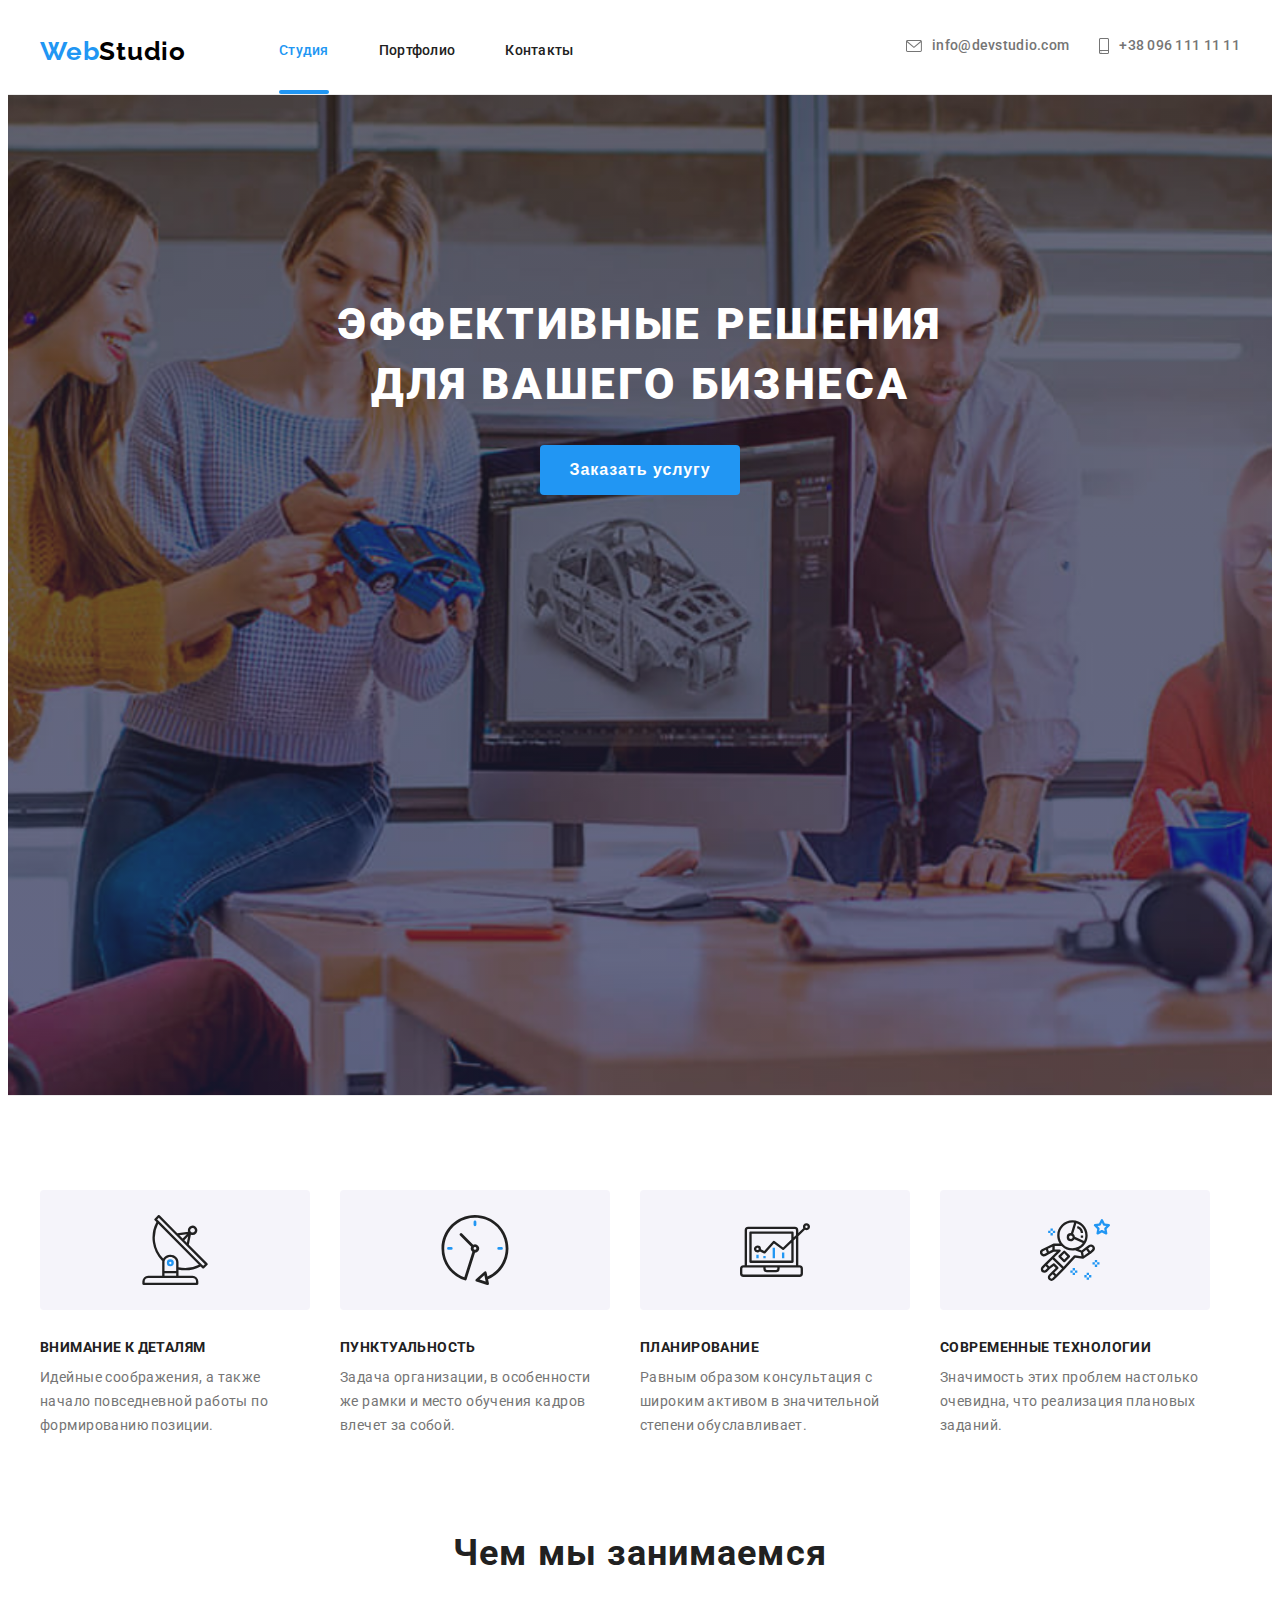
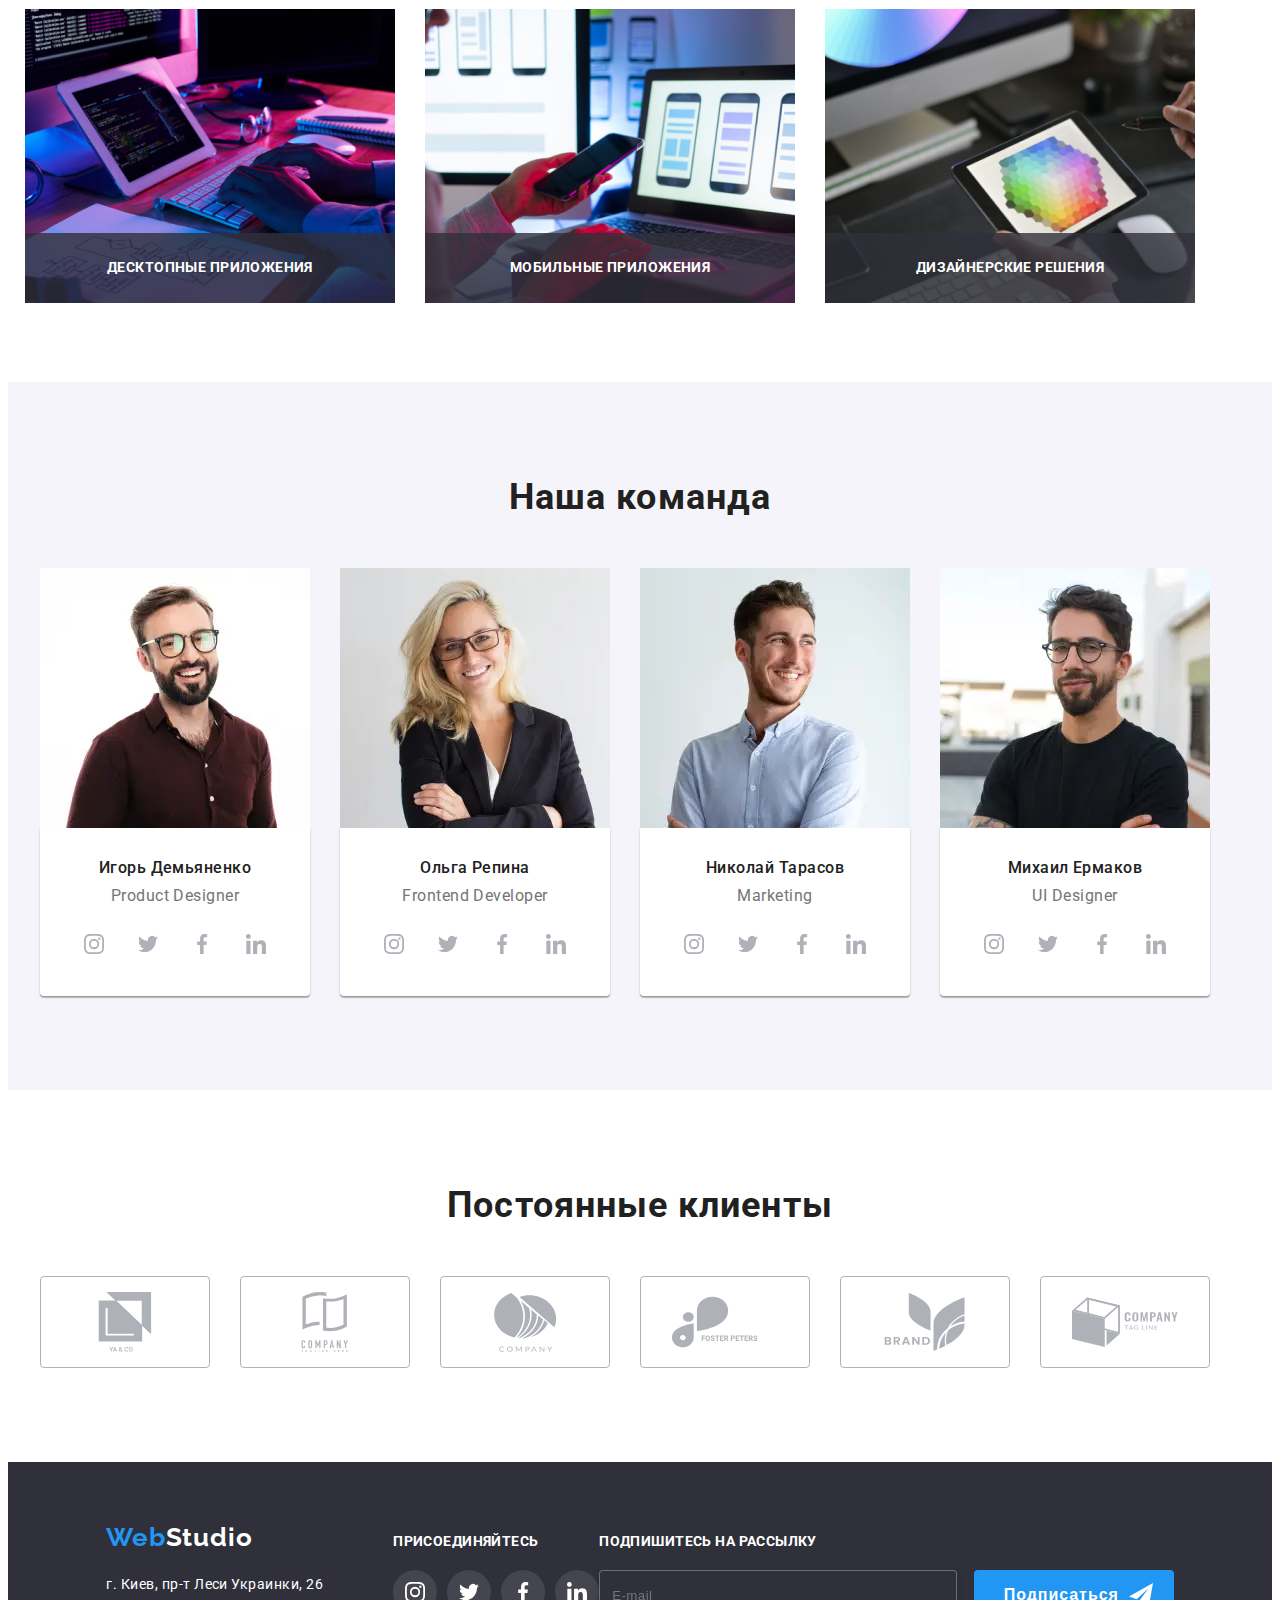
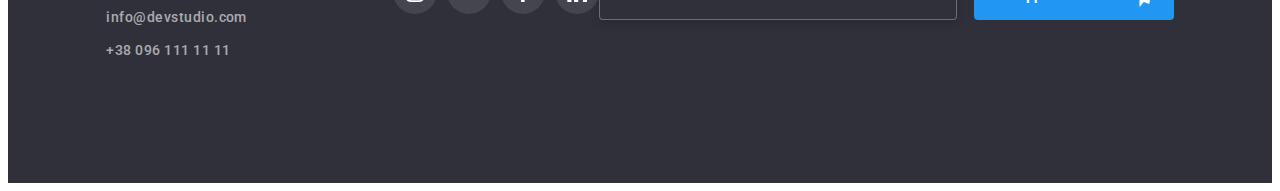
==== commit ee6754f7: "final variant 2" ====
--- a/index.html
+++ b/index.html
@@ -717,7 +717,7 @@
                 </ul>
             </div>
             <div class="distribution-form">
-                <form class="">
+                <form class="form-footer-position">
                     <p class="label-footer">Подпишитесь на рассылку</p>
                     <div class="footer-form">
                         <input class="input-footer" type="email" name="mail" placeholder="E-mail" id="mail" pattern="[a-z0-9._%+-]+@[a-z0-9.-]+\.[a-z]{2,4}$"
--- a/css/main.min.css
+++ b/css/main.min.css
@@ -1,2 +1,2 @@
-:root{--header-color: #ffffff;--line-header-color: #ececec;--logo-color: #000000;--second-logo-color: #ffffff;--accent-color: #2196f3;--second-accent-color: #2f303a;--third-accent-color: #f5f4fa;--primary-text-color: #212121;--second-text-color: #757575;--fon-hero-color: rgba(47, 48, 58, 0.4);--icon-color: #afb1b8;--portfolio-color: #e5e5e5}.visually-hidden{position:absolute;white-space:nowrap;width:1px;height:1px;overflow:hidden;border:0;padding:0;clip:rect(0 0 0 0);clip-path:inset(50%);margin:-1px}body{font-family:"Roboto", sans-serif;background-color:#ffffff}p,h1,h2,h3,h4,h5,h6{margin-top:0px;margin-bottom:0px}img{display:block;max-width:100%;height:auto}.list{list-style:none;margin:0;padding:0}.link{text-decoration:none}.list .link.current{color:var(--accent-color)}.container{padding-left:15px;padding-right:15px;margin-left:auto;margin-right:auto}@media screen and (min-width: 480px){.container{width:480px}}@media screen and (min-width: 768px){.container{width:768px}}@media screen and (min-width: 1200px){.container{width:1200px}}.body-logo-head{font-family:"Raleway", sans-serif;font-weight:700;font-size:24px;line-height:1.17;letter-spacing:0.03em;display:inline-block;color:var(--accent-color)}@media screen and (min-width: 768px){.body-logo-head{margin-right:88px}}@media screen and (min-width: 1200px){.body-logo-head{margin-right:93px;font-weight:700;font-size:26px;line-height:1.19;letter-spacing:0.03em;display:inline-block;color:var(--accent-color)}}.body-logo-footer{font-family:"Raleway", sans-serif;font-weight:700;font-size:26px;line-height:1.19;letter-spacing:0.03em;display:inline-block;color:var(--accent-color)}.second-body-logo{font-size:26px;line-height:1.19;color:var(--second-logo-color)}.third-body-logo{font-size:24px;line-height:1.17;color:var(--logo-color)}@media screen and (min-width: 1200px){.third-body-logo{font-size:26px;line-height:1.19;color:var(--logo-color)}}.addres-logo{margin-bottom:20px}.icon-manu{display:flex;justify-content:center}.icon-list{width:44px;height:44px;margin-right:10px}.icon-list:last-child{margin-right:0px}.modal-form-icon{display:block;position:absolute;top:50%;left:12px;transform:translateY(-50%);transition:border-color 250ms cubic-bezier(0.4, 0, 0.2, 1)}.form-hero input:focus ~ .modal-form-icon{fill:var(--accent-color)}.icon{display:inline-block;width:16px;height:15px;margin-right:7px;border-radius:4px;border:2px solid var(--logo-color)}.checkbox:checked+.icon{border-color:var(--accent-color);background-color:var(--accent-color);background-image:url(../img/page-3/icon/check.svg);background-size:contain;background-origin:border-box}.modal-close-icon{fill:currentColor}.footer-info-icon{margin-bottom:60px}@media screen and (min-width: 1200px){.footer-info-icon{margin-left:70px}}.footer-s-l-link{width:100%;height:100%;border-radius:50%;transition:background-color 250ms cubic-bezier(0.4, 0, 0.2, 1);display:flex;align-items:center;justify-content:center}.footer-s-l-link:hover,.footer-s-l-link:focus{background-color:var(--accent-color)}.icon-info-footer{fill:var(--header-color)}.footer-s-l-link:hover .footer-last,.footer-s-l-link:focus .footer-last{fill:#ffffff}.footer-s-l-link:hover .footer-last:hover,.footer-s-l-link:hover .footer-last:focus,.footer-s-l-link:focus .footer-last:hover,.footer-s-l-link:focus .footer-last:focus{background-color:var(--accent-color)}.footer-last{transition:background-color 250ms cubic-bezier(0.4, 0, 0.2, 1);background-color:rgba(255,255,255,0.1)}.footer-last .footer-s-l-link{transition:fiil 250ms cubic-bezier(0.4, 0, 0.2, 1);fill:var(--header-color)}.header-connect{margin-left:auto}.aside-footer{margin-bottom:9px;font-weight:400;font-size:14px;line-height:1.71;transition:color 250ms cubic-bezier(0.4, 0, 0.2, 1);color:var(--second-logo-color)}.aside-footer:hover,.aside-footer:hover,.aside-footer:focus{color:var(--accent-color)}.footer-link{font-weight:500;font-size:14px;line-height:1.71;transition:color 250ms cubic-bezier(0.4, 0, 0.2, 1);color:rgba(255,255,255,0.6)}.button{display:inline-block;font-weight:700;font-size:16px;line-height:1.88;border-radius:4px;border:1px solid transparent;cursor:pointer}.button-form{display:inline-flex;padding-left:29px;font-weight:700;font-size:16px;line-height:1.88;border-radius:4px;border:1px solid transparent;cursor:pointer}.primary{min-width:200px;height:50px;letter-spacing:0.06em;align-items:center;text-align:center;transition:background-color 250ms cubic-bezier(0.4, 0, 0.2, 1),box-shadow 250ms cubic-bezier(0.4, 0, 0.2, 1);background-color:var(--accent-color);color:var(--header-color)}.primary:hover,.primary:focus{background-color:#188ce8;box-shadow:0px 4px 4px rgba(0,0,0,0.15)}.secondary{font-weight:500;font-size:16px;line-height:1.6;text-align:center;border:0px;min-width:73px;height:38px;display:inline-block;padding:6px 22px;border-radius:4px;letter-spacing:0.03em;transition:background-color 250ms cubic-bezier(0.4, 0, 0.2, 1),color 250ms cubic-bezier(0.4, 0, 0.2, 1),box-shadow 250ms cubic-bezier(0.4, 0, 0.2, 1);background-color:var(--third-accent-color);color:var(--primary-text-color)}.secondary:hover,.secondary:focus{background-color:var(--accent-color);color:var(--header-color);box-shadow:0px 3px 1px rgba(0,0,0,0.1),0px 1px 2px rgba(0,0,0,0.08),0px 2px 2px rgba(0,0,0,0.12)}.active{color:var(--accent-color)}.backdrop{position:fixed;top:0;left:0;width:100vw;height:100vh;z-index:2;background-color:rgba(0,0,0,0.2);transition:opacity 250ms linear, visibility 250ms linear}.backdrop.is-hidden{visibility:hidden;opacity:0;pointer-events:none}.modal{position:absolute;min-width:450px;min-height:609px;top:50%;left:50%;transform:translate(-50%, -50%);background-color:#ffffff}@media screen and (min-width: 1200px){.modal{min-width:528px;min-height:581px}}.modal-close{position:absolute;width:30px;height:30px;top:8px;right:8px;border-radius:50%;border:1px solid rgba(0,0,0,0.1);background-color:transparent;color:var(--logo-color);display:flex;align-items:center;justify-content:center;transition:color 250ms cubic-bezier(0.4, 0, 0.2, 1)}.modal-close:hover,.modal-close:focus{color:var(--accent-color)}.modal-form{width:450px;margin-left:auto;margin-right:auto;padding:40px}@media screen and (min-width: 1200px){.modal-form{width:528px}}.form-hero{display:flex;flex-direction:column;font-weight:400;font-size:12px;line-height:1.17;text-align:left;margin-bottom:10px;letter-spacing:0.01em;color:#757575}.form-hero label{margin-bottom:4px}.modal-form-wrapper{position:relative;display:block}.form-hero input{width:100%;height:40px;padding-left:42px;border:1px solid rgba(33,33,33,0.2);box-sizing:border-box;border-radius:4px;transition:border-color 250ms cubic-bezier(0.4, 0, 0.2, 1)}.form-hero input::placeholder{font-style:normal;font-weight:400;font-size:14px;line-height:1.14;letter-spacing:0.01em;color:rgba(117,117,117,0.5)}.form-hero input:focus{outline:none;border-color:var(--accent-color)}.form-hero input:focus:not(:last-child){margin-bottom:10px}.form-text-hero{font-weight:700;font-size:20px;line-height:1.15;margin-bottom:12px;text-align:center;letter-spacing:0.03em;color:var(--primary-text-color)}.form-hero-checbox{display:flex;flex-direction:column;margin-top:20px;margin-bottom:30px;list-style:none}.form-hero-checbox input[type="checkbox"]{width:16px;height:15px}.form-label-hero{display:flex;align-items:center;justify-content:center}.checkbox{-webkit-appearance:none;-moz-appearance:none;appearance:none;position:absolute}.icon{display:inline-block;width:16px;height:15px;margin-right:7px;border-radius:4px;border:2px solid var(--logo-color)}.form-hero-checbox label{font-style:normal;font-weight:400;font-size:12px;line-height:1.17;letter-spacing:0.03em;color:var(--second-text-color)}@media screen and (min-width: 1200px){.form-hero-checbox label{font-weight:400;font-size:14px;line-height:1.17;letter-spacing:0.03em}}.form-hero-link{text-decoration-line:underline;color:var(--accent-color)}.comment-form{width:100%;height:120px;padding-top:12px;padding-left:16px;letter-spacing:0.01em;border:1px solid rgba(33,33,33,0.2);box-sizing:border-box;border-radius:4px;color:rgba(117,117,117,0.5);resize:none;transition:border-color 250ms cubic-bezier(0.4, 0, 0.2, 1)}.form-hero textarea:focus{outline:none;border-color:var(--accent-color);color:var(--primary-text-color)}.input-footer{width:450px;height:50px;display:inline-block;border:1px solid rgba(255,255,255,0.3);box-sizing:border-box;filter:drop-shadow(0px 4px 4px rgba(0,0,0,0.15));border-radius:4px;background-color:var(--second-accent-color)}@media screen and (min-width: 768px){.input-footer{margin-right:12px}}@media screen and (max-width: 1199px){.input-footer{margin-bottom:20px}}@media screen and (min-width: 1200px){.input-footer{width:358px}}.footer-form input{padding-left:12px;letter-spacing:0.03em;color:rgba(255,255,255,0.6)}.label-footer{margin-bottom:20px;font-weight:700;font-size:14px;line-height:1.14;letter-spacing:0.03em;text-transform:uppercase;color:#ffffff}.form-icon-footer{margin-left:10px}.aside-us{font-weight:700;font-size:36px;line-height:1.17;letter-spacing:0.03em;margin-bottom:50px;color:var(--primary-text-color)}.distribution-form{display:flex}@media screen and (max-width: 1199px){.distribution-form{width:450px}}@media screen and (min-width: 1200px){.distribution-form{margin-left:auto}}.header{position:relative;top:0;left:0;width:100%;border-bottom:1px solid #ececec;background-color:var(--header-color)}.header-container{display:flex;align-items:center;justify-content:space-between}@media screen and (max-width: 767px){.header-container{padding-top:10px;padding-bottom:10px}}.burger-btn{display:block;margin-left:auto;background-color:transparent;cursor:pointer;padding:0;line-height:0;border:none}@media screen and (min-width: 768px){.burger-btn{display:none}}.mobile-menu{position:fixed;z-index:100;top:0;left:0;width:100vw;height:100vh;background-color:white;padding:48px 40px;opacity:0;visibility:hidden;pointer-events:none;transition:opasity 250ms linear, visibility 250ms linear;display:flex;flex-direction:column;justify-content:space-between}.mobile-menu.is-open{opacity:1;visibility:visible;pointer-events:all}.mobile-menu__close{background-color:transparent;cursor:pointer;padding:0;line-height:0;border:none;position:absolute;top:10px;right:15px}.mobile-menu__text:not(:last-child){margin-bottom:32px}.mobile-menu__anchor{display:flex;font-style:normal;font-weight:500;font-size:40px;line-height:1.76;text-align:center;letter-spacing:0.02em;transition:color 250ms cubic-bezier(0.4, 0, 0.2, 1);color:var(--primary-text-color);text-decoration:none}.mobile-menu__anchor:hover,.mobile-menu__anchor:focus{color:var(--accent-color)}.mobile-menu__contacts{margin-top:auto}.mobile-menu__scroll:last-child{margin-top:32px;margin-bottom:64px}.mobile-menu__phone{font-weight:500;font-size:34px;line-height:1.18;letter-spacing:0.02em;color:var(--accent-color)}@media screen and (max-width: 479px){.mobile-menu__phone{font-size:8vw}}.mobile-menu__mail{font-weight:500;font-size:24px;line-height:1.17;letter-spacing:0.02em;color:var(--second-text-color)}.mobile-menu__network{display:flex;align-items:center}.mobile-menu__catalog{display:flex}.mobile-menu__cards:not(:last-child)::after{content:"";border:1px solid rgba(33,33,33,0.2);transform:rotate(90deg);margin-right:10px;margin-left:10px}.mobile-menu__sites{font-weight:500;font-size:18px;line-height:1.22;letter-spacing:0.02em;color:var(--accent-color)}@media screen and (max-width: 767px){.menu-list__source{display:none}}@media screen and (max-width: 767px){.menu-list__сonnection{display:none}}.header-nav{display:flex;align-items:center}.menu-list{display:flex}@media screen and (max-width: 767px){.menu-list{display:none}}.header-container__menu{display:none}@media screen and (max-width: 1199px){.header-container__menu{display:block;margin-top:21px;margin-bottom:20px}}@media screen and (min-width: 1200px){.header-container__menu{display:flex;margin-left:auto}}@media screen and (min-width: 768px){.header-container__connection{margin-right:0;margin-bottom:10px}}@media screen and (min-width: 1200px){.header-container__connection:not(:last-child){margin-right:30px;margin-bottom:10px}}.menu-list__map:not(:last-child){margin-right:50px}.menu-list__source{display:block;padding-top:35px;padding-bottom:35px;font-weight:500;font-size:14px;line-height:1.14;letter-spacing:0.02em;transition:color 250ms cubic-bezier(0.4, 0, 0.2, 1);color:var(--primary-text-color);text-decoration:none;position:relative}.menu-list__source:hover,.menu-list__source:focus{color:var(--accent-color)}.menu-list__source.current::before{content:"";width:100%;height:4px;position:absolute;border-radius:2px;bottom:0;display:block;background-color:#2196f3}.menu-list__сonnection{font-weight:500;font-size:12px;line-height:1.17;letter-spacing:0.02em;color:var(--second-text-color);display:flex;align-items:center;transition:color 250ms cubic-bezier(0.4, 0, 0.2, 1)}.menu-list__сonnection:hover,.menu-list__сonnection:focus{color:var(--accent-color)}@media screen and (max-width: 767px){.menu-list__сonnection{display:none}}@media screen and (min-width: 1200px){.menu-list__сonnection{font-weight:500;font-size:14px;line-height:1.14}}.menu-list__badge{margin-right:10px;background-position:center;fill:currentColor}.menu-list__badge:hover{fill:var --accent-color}.hero{padding-top:118px;padding-bottom:118px;margin-left:auto;margin-right:auto;text-align:center;background-color:var(--second-accent-color);border-bottom:1px solid #ececec;background-image:linear-gradient(rgba(47,48,58,0.4), rgba(47,48,58,0.4)),url("../img/img/hero/hero.jpg");background-position:center;background-repeat:no-repeat;background-size:cover;max-width:768px;height:400px}@media screen and (min-device-pixel-ratio: 2), (min-resolution: 192dpi), (min-resolution: 2dppx){.hero{background-image:url("../img/img/hero/hero2x.jpg")}}@media screen and (min-width: 768px){.hero{padding-top:118px;padding-bottom:118px;background-image:linear-gradient(rgba(47,48,58,0.4), rgba(47,48,58,0.4)),url("../img/img/hero/hero-tablet.jpg");max-width:1200px;height:400px}}@media screen and (min-width: 768px) and (min-device-pixel-ratio: 2), screen and (min-width: 768px) and (min-resolution: 192dpi), screen and (min-width: 768px) and (min-resolution: 2dppx){.hero{background-image:url("../img/img/hero/hero-tablet2x.jpg")}}@media screen and (min-width: 1200px){.hero{padding-top:200px;padding-bottom:200px;background-image:linear-gradient(rgba(47,48,58,0.4), rgba(46,51,105,0.4)),url("../img/img/hero/hero-desktop.jpg");max-width:1600px;height:600px}}@media screen and (min-width: 1200px) and (min-device-pixel-ratio: 2), screen and (min-width: 1200px) and (min-resolution: 192dpi), screen and (min-width: 1200px) and (min-resolution: 2dppx){.hero{background-image:url("../img/img/hero/hero-desktop2x.jpg")}}.main-slogan{font-weight:900;font-size:44px;line-height:1.36;text-align:center;text-transform:uppercase;vertical-align:top;letter-spacing:0.06em;color:var(--header-color)}@media screen and (max-width: 479px), (min-width: 480px){.main-slogan{font-size:26px;line-height:1.61}}@media screen and (min-width: 768px){.main-slogan{font-size:26px;line-height:1.61}}@media screen and (min-width: 1200px){.main-slogan{font-size:44px;line-height:1.36}}.hero-after-title{max-width:696px;margin-left:auto;margin-right:auto;margin-bottom:30px}@media screen and (min-width: 480px){.hero-after-title{max-width:360px}}@media screen and (min-width: 768px){.hero-after-title{max-width:360px}}@media screen and (min-width: 1200px){.hero-after-title{max-width:696px}}.about{padding-top:60px;padding-bottom:60px}@media screen and (min-width: 1200px){.about{padding-top:94px;padding-bottom:94px}}@media screen and (min-width: 768px){.about-item{display:flex;flex-wrap:wrap;margin:-15px}}@media screen and (min-width: 1200px){.about-item{display:flex}}.about-pro-item{width:450px}@media screen and (min-width: 768px){.about-pro-item{width:354px;margin:15px}}@media screen and (min-width: 1200px){.about-pro-item{width:270px}}.about-pro-item::before{display:block;content:"";height:120px;margin-bottom:30px;border-radius:4px;background-color:var(--third-accent-color);background-size:70px, 70px;background-repeat:no-repeat;background-position:center}.about-title{text-transform:uppercase;text-align:center;margin-bottom:10px;font-weight:700;font-size:14px;line-height:1.14;letter-spacing:0.03em;color:var(--primary-text-color)}@media screen and (min-width: 768px){.about-title{text-align:left}}.about-text{font-weight:400;font-size:14px;line-height:1.71;letter-spacing:0.03em;color:var(--second-text-color)}@media screen and (max-width: 1199px){.about-text{margin-bottom:30px}}.aside-can{text-align:center;padding-bottom:94px}@media screen and (max-width: 1199px){.aside-can{display:none}}.icon-antenna::before{background-image:url(../img/page-3/icon/antenna.svg)}.icon-clock::before{background-image:url(../img/page-3/icon/clock.svg)}.icon-diagram::before{background-image:url(../img/page-3/icon/diagram.svg)}.icon-astronaut::before{background-image:url(../img/page-3/icon/astronaut.svg)}.item-us{text-align:center}@media screen and (min-width: 768px){.item-us{display:flex;flex-wrap:wrap;margin:-15px}}.item-us__icon{display:flex;flex-wrap:wrap}.item-can{width:370px}.item-can:not(:last-child){margin-right:30px}.features-icon{display:flex;position:relative;justify-content:center}.features-icon-head{position:absolute;width:370px;height:70px;bottom:0;background-color:rgba(47,48,58,0.8)}.features-icon-text{padding-top:27px;font-size:14px;line-height:1.14;text-align:center;letter-spacing:0.03em;text-transform:uppercase;color:#ffffff}.aside-team{padding-top:60px;padding-bottom:60px;letter-spacing:0.03em;text-align:center;background-color:var(--third-accent-color)}@media screen and (min-width: 1200px){.aside-team{padding-top:94px;padding-bottom:94px}}.item{font-weight:500;font-size:16px;line-height:1.18;color:var(--primary-text-color);margin-bottom:30px}@media screen and (min-width: 768px){.item{width:354px;width:calc(100% / 2 * 30px);margin:15px}}@media screen and (min-width: 1200px){.item{width:270px}}.item-substrate{background-color:var(--header-color);border-radius:3px}.item-pro-name{padding-top:30px;padding-bottom:30px;box-shadow:0px 1px 3px rgba(0,0,0,0.12),0px 1px 1px rgba(0,0,0,0.14),0px 2px 1px rgba(0,0,0,0.2);border-radius:0px 0px 4px 4px}.item-name{font-style:normal;font-weight:500;font-size:16px;line-height:1.19;text-align:center;letter-spacing:0.03em;margin-bottom:10px}.content-team{font-weight:400;font-size:16px;line-height:1.18;margin-bottom:16px;color:var(--second-text-color)}.link-info{width:100%;height:100%;border-radius:50%;display:flex;align-items:center;justify-content:center;transition:background-color 250ms cubic-bezier(0.4, 0, 0.2, 1)}.link-info:hover,.link-info:focus{background-color:var(--accent-color)}.icon-info{transition:fill 250ms cubic-bezier(0.4, 0, 0.2, 1);fill:var(--icon-color)}.icon-info:hover,.icon-info:focus{fill:var(--icon-color)}.link-info:hover .icon-info{fill:var(--header-color)}.link-info:focus .icon-info{fill:var(--header-color)}.our-clients{padding-top:60px;padding-bottom:60px;letter-spacing:0.03em;text-align:center;background-color:var(--header-color)}@media screen and (min-width: 1200px){.our-clients{padding-top:94px;padding-bottom:94px}}@media screen and (min-width: 480px) and (max-width: 767px){.our-clients__us{padding-left:0;padding-right:0}}.frame{height:92px}@media screen and (min-width: 480px){.frame{width:210px;width:calc(100% / 2 * 30px);margin:15px}}@media screen and (min-width: 768px){.frame{width:226px;width:calc(100%-2 * 30px)/2;margin:15px}}@media screen and (min-width: 1200px){.frame{width:170px}}.frame-clients{display:flex;width:100%;height:100%;align-items:center;justify-content:center;border:1px solid #afb1b8;box-sizing:border-box;transition:border 250ms cubic-bezier(0.4, 0, 0.2, 1);border-radius:4px}.frame-clients:hover,.frame-clients:focus{border:1px solid var(--accent-color)}.frame-clients:hover .icon-frame{fill:var(--accent-color)}.frame-clients:focus .icon-frame{fill:var(--accent-color)}.icon-frame{transition:fill 250ms cubic-bezier(0.4, 0, 0.2, 1);fill:var(--icon-color)}.container-hero{padding-top:40px;padding-bottom:60px}@media screen and (min-width: 768px){.container-hero{padding-top:30px;padding-bottom:60px}}@media screen and (min-width: 1200px){.container-hero{padding-top:50px;padding-bottom:94px}}.container-hero__buttons{display:flex;flex-wrap:wrap;margin-bottom:40px}@media screen and (min-width: 768px){.container-hero__buttons{justify-content:center}}@media screen and (min-width: 460px){.container-hero__navigation{margin-bottom:15px}}.container-hero__navigation:not(:last-child){margin-right:8px}.container-hero__main--services{display:flex;flex-wrap:wrap;margin-right:-30px;margin-bottom:-30px}@media screen and (min-width: 768px){.container-hero__main--services{display:flex;flex-wrap:wrap}}@media screen and (min-width: 768px){.container-hero__main--services{display:flex;flex-wrap:wrap}}.container-hero__flex--elements{margin-bottom:30px;transition:transform 250ms cubic-bezier(0.4, 0, 0.2, 1)}@media screen and (min-width: 768px){.container-hero__flex--elements{flex-basis:calc((100% - 2 * 30px) / 2);margin:15px}}@media screen and (min-width: 768px){.container-hero__flex--elements{flex-basis:calc((100% - 3 * 30px) / 3);margin:15px}}.container-hero__flex--elements:hover .category-text{transform:translateY(0)}.container-hero__aside--box{width:450px;display:flex;flex-direction:column;border-left:370px;border-bottom:404px;border-right:370px;transition:box-shadow 250ms cubic-bezier(0.4, 0, 0.2, 1)}.container-hero__aside--box:hover,.container-hero__aside--box:focus{display:block;box-shadow:0px 1px 1px rgba(0,0,0,0.12),0px 4px 4px rgba(0,0,0,0.06),1px 4px 6px rgba(0,0,0,0.16)}@media screen and (min-width: 768px){.container-hero__aside--box{width:354px}}@media screen and (min-width: 1200px){.container-hero__aside--box{width:370px}}.flex-elements-categori{position:relative;overflow:hidden}.category-text{position:absolute;top:0px;left:0px;height:100%;font-size:18px;line-height:1.55;padding:63px 24px;letter-spacing:0.03em;color:var(--header-color);background:rgba(33,150,243,0.9);transform:translateY(100%);transition:transform 250ms linear}.views-services{margin-top:20px;padding-left:24px;padding-bottom:24px;border-bottom:1px solid #eeeeee;border-right:1px solid #eeeeee;border-left:1px solid #eeeeee}@media screen and (min-width: 768px) and (max-width: 1199px){.views-services:first-child{padding-bottom:56px}}.aside-services{font-weight:700;font-size:18px;line-height:2;text-align:left;letter-spacing:0.06em;text-decoration:none}.aside-item{font-weight:400;font-size:16px;line-height:1.88;letter-spacing:0.03em;color:var(--second-text-color)}.flex-name{margin-bottom:4px;color:var(--primary-text-color)}.address{font-style:normal;display:flex;padding-top:60px;padding-bottom:60px;letter-spacing:0.03em;align-items:center;background-color:var(--second-accent-color)}.footer-info{align-items:baseline}@media screen and (max-width: 767px){.footer-info{flex-direction:column;text-align:center}}@media screen and (min-width: 767px) and (max-width: 1199px){.footer-info{display:flex;width:768px;flex-wrap:wrap;justify-content:space-around;text-align:center}}@media screen and (min-width: 767px){.footer-info{display:flex}}.footer-container{margin-bottom:60px}@media screen and (min-width: 768px) and (max-width: 1199px){.footer-container{margin-right:70px;width:231px}}.footer-address{font-style:normal;font-weight:normal}.footer{display:block;margin-bottom:9px}.footer:last-child{margin-bottom:0px}.footer-icon{font-weight:700;font-size:14px;line-height:1.14;letter-spacing:0.03em;text-transform:uppercase;color:var(--header-color);margin-bottom:20px}.footer-blok{display:flex;justify-content:center}
+:root{--header-color: #ffffff;--line-header-color: #ececec;--logo-color: #000000;--second-logo-color: #ffffff;--accent-color: #2196f3;--second-accent-color: #2f303a;--third-accent-color: #f5f4fa;--primary-text-color: #212121;--second-text-color: #757575;--fon-hero-color: rgba(47, 48, 58, 0.4);--icon-color: #afb1b8;--portfolio-color: #e5e5e5}.visually-hidden{position:absolute;white-space:nowrap;width:1px;height:1px;overflow:hidden;border:0;padding:0;clip:rect(0 0 0 0);clip-path:inset(50%);margin:-1px}body{font-family:"Roboto", sans-serif;background-color:#ffffff}p,h1,h2,h3,h4,h5,h6{margin-top:0px;margin-bottom:0px}img{display:block;max-width:100%;height:auto}.list{list-style:none;margin:0;padding:0}.link{text-decoration:none}.list .link.current{color:var(--accent-color)}.container{padding-left:15px;padding-right:15px;margin-left:auto;margin-right:auto}@media screen and (min-width: 480px){.container{max-width:480px}}@media screen and (min-width: 768px){.container{max-width:768px}}@media screen and (min-width: 1200px){.container{max-width:1200px}}.body-logo-head{font-family:"Raleway", sans-serif;font-weight:700;font-size:24px;line-height:1.17;letter-spacing:0.03em;display:inline-block;color:var(--accent-color)}@media screen and (min-width: 768px){.body-logo-head{margin-right:88px}}@media screen and (min-width: 1200px){.body-logo-head{margin-right:93px;font-weight:700;font-size:26px;line-height:1.19;letter-spacing:0.03em;display:inline-block;color:var(--accent-color)}}.body-logo-footer{font-family:"Raleway", sans-serif;font-weight:700;font-size:26px;line-height:1.19;letter-spacing:0.03em;display:inline-block;color:var(--accent-color)}.second-body-logo{font-size:26px;line-height:1.19;color:var(--second-logo-color)}.third-body-logo{font-size:24px;line-height:1.17;color:var(--logo-color)}@media screen and (min-width: 1200px){.third-body-logo{font-size:26px;line-height:1.19;color:var(--logo-color)}}.addres-logo{margin-bottom:20px}.icon-manu{display:flex;justify-content:center}.icon-list{width:44px;height:44px;margin-right:10px}.icon-list:last-child{margin-right:0px}.modal-form-icon{display:block;position:absolute;top:50%;left:12px;transform:translateY(-50%);transition:border-color 250ms cubic-bezier(0.4, 0, 0.2, 1)}.form-hero input:focus ~ .modal-form-icon{fill:var(--accent-color)}.icon{display:inline-block;width:16px;height:15px;margin-right:7px;border-radius:4px;border:2px solid var(--logo-color)}.checkbox:checked+.icon{border-color:var(--accent-color);background-color:var(--accent-color);background-image:url(../img/page-3/icon/check.svg);background-size:contain;background-origin:border-box}.modal-close-icon{fill:currentColor}.footer-info-icon{margin-bottom:60px}@media screen and (min-width: 1200px){.footer-info-icon{margin-left:70px}}.footer-s-l-link{width:100%;height:100%;border-radius:50%;transition:background-color 250ms cubic-bezier(0.4, 0, 0.2, 1);display:flex;align-items:center;justify-content:center}.footer-s-l-link:hover,.footer-s-l-link:focus{background-color:var(--accent-color)}.icon-info-footer{fill:var(--header-color)}.footer-s-l-link:hover .footer-last,.footer-s-l-link:focus .footer-last{fill:#ffffff}.footer-s-l-link:hover .footer-last:hover,.footer-s-l-link:hover .footer-last:focus,.footer-s-l-link:focus .footer-last:hover,.footer-s-l-link:focus .footer-last:focus{background-color:var(--accent-color)}.footer-last{transition:background-color 250ms cubic-bezier(0.4, 0, 0.2, 1);background-color:rgba(255,255,255,0.1)}.footer-last .footer-s-l-link{transition:fiil 250ms cubic-bezier(0.4, 0, 0.2, 1);fill:var(--header-color)}.header-connect{margin-left:auto}.aside-footer{margin-bottom:9px;font-weight:400;font-size:14px;line-height:1.71;transition:color 250ms cubic-bezier(0.4, 0, 0.2, 1);color:var(--second-logo-color)}.aside-footer:hover,.aside-footer:hover,.aside-footer:focus{color:var(--accent-color)}.footer-link{font-weight:500;font-size:14px;line-height:1.71;transition:color 250ms cubic-bezier(0.4, 0, 0.2, 1);color:rgba(255,255,255,0.6)}.button{display:inline-block;font-weight:700;font-size:16px;line-height:1.88;border-radius:4px;border:1px solid transparent;cursor:pointer}.button-form{display:inline-flex;padding-left:29px;font-weight:700;font-size:16px;line-height:1.88;border-radius:4px;border:1px solid transparent;cursor:pointer}.primary{min-width:200px;height:50px;letter-spacing:0.06em;align-items:center;text-align:center;transition:background-color 250ms cubic-bezier(0.4, 0, 0.2, 1),box-shadow 250ms cubic-bezier(0.4, 0, 0.2, 1);background-color:var(--accent-color);color:var(--header-color)}.primary:hover,.primary:focus{background-color:#188ce8;box-shadow:0px 4px 4px rgba(0,0,0,0.15)}.secondary{font-weight:500;font-size:16px;line-height:1.6;text-align:center;border:0px;min-width:73px;height:38px;display:inline-block;padding:6px 22px;border-radius:4px;letter-spacing:0.03em;transition:background-color 250ms cubic-bezier(0.4, 0, 0.2, 1),color 250ms cubic-bezier(0.4, 0, 0.2, 1),box-shadow 250ms cubic-bezier(0.4, 0, 0.2, 1);background-color:var(--third-accent-color);color:var(--primary-text-color)}.secondary:hover,.secondary:focus{background-color:var(--accent-color);color:var(--header-color);box-shadow:0px 3px 1px rgba(0,0,0,0.1),0px 1px 2px rgba(0,0,0,0.08),0px 2px 2px rgba(0,0,0,0.12)}.active{color:var(--accent-color)}.backdrop{position:fixed;top:0;left:0;width:100vw;height:100vh;z-index:2;background-color:rgba(0,0,0,0.2);transition:opacity 250ms linear, visibility 250ms linear}.backdrop.is-hidden{visibility:hidden;opacity:0;pointer-events:none}.modal{position:absolute;min-width:450px;min-height:609px;top:50%;left:50%;transform:translate(-50%, -50%);background-color:#ffffff}@media screen and (min-width: 1200px){.modal{min-width:528px;min-height:581px}}.modal-close{position:absolute;width:30px;height:30px;top:8px;right:8px;border-radius:50%;border:1px solid rgba(0,0,0,0.1);background-color:transparent;color:var(--logo-color);display:flex;align-items:center;justify-content:center;transition:color 250ms cubic-bezier(0.4, 0, 0.2, 1)}.modal-close:hover,.modal-close:focus{color:var(--accent-color)}.modal-form{width:450px;margin-left:auto;margin-right:auto;padding:40px}@media screen and (min-width: 1200px){.modal-form{width:528px}}.form-hero{display:flex;flex-direction:column;font-weight:400;font-size:12px;line-height:1.17;text-align:left;margin-bottom:10px;letter-spacing:0.01em;color:#757575}.form-hero label{margin-bottom:4px}.modal-form-wrapper{position:relative;display:block}.form-hero input{width:100%;height:40px;padding-left:42px;border:1px solid rgba(33,33,33,0.2);box-sizing:border-box;border-radius:4px;transition:border-color 250ms cubic-bezier(0.4, 0, 0.2, 1)}.form-hero input::placeholder{font-style:normal;font-weight:400;font-size:14px;line-height:1.14;letter-spacing:0.01em;color:rgba(117,117,117,0.5)}.form-hero input:focus{outline:none;border-color:var(--accent-color)}.form-hero input:focus:not(:last-child){margin-bottom:10px}.form-text-hero{font-weight:700;font-size:20px;line-height:1.15;margin-bottom:12px;text-align:center;letter-spacing:0.03em;color:var(--primary-text-color)}.form-hero-checbox{display:flex;flex-direction:column;margin-top:20px;margin-bottom:30px;list-style:none}.form-hero-checbox input[type="checkbox"]{width:16px;height:15px}.form-label-hero{display:flex;align-items:center;justify-content:center}.checkbox{-webkit-appearance:none;-moz-appearance:none;appearance:none;position:absolute}.icon{display:inline-block;width:16px;height:15px;margin-right:7px;border-radius:4px;border:2px solid var(--logo-color)}.form-hero-checbox label{font-style:normal;font-weight:400;font-size:12px;line-height:1.17;letter-spacing:0.03em;color:var(--second-text-color)}@media screen and (min-width: 1200px){.form-hero-checbox label{font-weight:400;font-size:14px;line-height:1.17;letter-spacing:0.03em}}.form-hero-link{text-decoration-line:underline;color:var(--accent-color)}.comment-form{width:100%;height:120px;padding-top:12px;padding-left:16px;letter-spacing:0.01em;border:1px solid rgba(33,33,33,0.2);box-sizing:border-box;border-radius:4px;color:rgba(117,117,117,0.5);resize:none;transition:border-color 250ms cubic-bezier(0.4, 0, 0.2, 1)}.form-hero textarea:focus{outline:none;border-color:var(--accent-color);color:var(--primary-text-color)}.input-footer{width:290px;height:50px;display:inline-block;border:1px solid rgba(255,255,255,0.3);box-sizing:border-box;filter:drop-shadow(0px 4px 4px rgba(0,0,0,0.15));border-radius:4px;background-color:var(--second-accent-color)}@media screen and (min-width: 480px){.input-footer{width:450px}}@media screen and (min-width: 768px){.input-footer{margin-right:12px}}@media screen and (max-width: 1199px){.input-footer{margin-bottom:20px}}@media screen and (min-width: 1200px){.input-footer{width:358px}}.footer-form input{padding-left:12px;letter-spacing:0.03em;color:rgba(255,255,255,0.6)}@media screen and (max-width: 480px){.form-footer-position{width:320}}.label-footer{margin-bottom:20px;font-weight:700;font-size:14px;line-height:1.14;letter-spacing:0.03em;text-transform:uppercase;color:#ffffff}.form-icon-footer{margin-left:10px}.aside-us{font-weight:700;font-size:36px;line-height:1.17;letter-spacing:0.03em;margin-bottom:50px;color:var(--primary-text-color)}.distribution-form{display:flex}@media screen and (min-width: 480px) and (max-width: 1199px){.distribution-form{width:450px}}@media screen and (min-width: 1200px){.distribution-form{margin-left:auto}}.header{position:relative;top:0;left:0;width:100%;border-bottom:1px solid #ececec;background-color:var(--header-color)}.header-container{display:flex;align-items:center;justify-content:space-between}@media screen and (max-width: 767px){.header-container{padding-top:10px;padding-bottom:10px}}.burger-btn{display:block;margin-left:auto;background-color:transparent;cursor:pointer;padding:0;line-height:0;border:none}@media screen and (min-width: 768px){.burger-btn{display:none}}.mobile-menu{position:fixed;z-index:100;top:0;left:0;width:100vw;height:100vh;background-color:white;padding:48px 40px;opacity:0;visibility:hidden;pointer-events:none;transition:opasity 250ms linear, visibility 250ms linear;display:flex;flex-direction:column;justify-content:space-between}.mobile-menu.is-open{opacity:1;visibility:visible;pointer-events:all}.mobile-menu__close{background-color:transparent;cursor:pointer;padding:0;line-height:0;border:none;position:absolute;top:10px;right:15px}.mobile-menu__text:not(:last-child){margin-bottom:32px}.mobile-menu__anchor{display:flex;font-style:normal;font-weight:500;font-size:40px;line-height:1.76;text-align:center;letter-spacing:0.02em;transition:color 250ms cubic-bezier(0.4, 0, 0.2, 1);color:var(--primary-text-color);text-decoration:none}.mobile-menu__anchor:hover,.mobile-menu__anchor:focus{color:var(--accent-color)}.mobile-menu__contacts{margin-top:auto}.mobile-menu__scroll:last-child{margin-top:32px;margin-bottom:64px}.mobile-menu__phone{font-weight:500;font-size:34px;line-height:1.18;letter-spacing:0.02em;color:var(--accent-color)}@media screen and (max-width: 479px){.mobile-menu__phone{font-size:8vw}}.mobile-menu__mail{font-weight:500;font-size:24px;line-height:1.17;letter-spacing:0.02em;color:var(--second-text-color)}.mobile-menu__network{display:flex;align-items:center}.mobile-menu__catalog{display:flex}.mobile-menu__cards:not(:last-child)::after{content:"";border:1px solid rgba(33,33,33,0.2);transform:rotate(90deg);margin-right:10px;margin-left:10px}.mobile-menu__sites{font-weight:500;font-size:18px;line-height:1.22;letter-spacing:0.02em;color:var(--accent-color)}@media screen and (max-width: 767px){.menu-list__source{display:none}}@media screen and (max-width: 767px){.menu-list__сonnection{display:none}}.header-nav{display:flex;align-items:center}.menu-list{display:flex}@media screen and (max-width: 767px){.menu-list{display:none}}.header-container__menu{display:none}@media screen and (max-width: 1199px){.header-container__menu{display:block;margin-top:21px;margin-bottom:20px}}@media screen and (min-width: 1200px){.header-container__menu{display:flex;margin-left:auto}}@media screen and (min-width: 768px){.header-container__connection{margin-right:0;margin-bottom:10px}}@media screen and (min-width: 1200px){.header-container__connection:not(:last-child){margin-right:30px;margin-bottom:10px}}.menu-list__map:not(:last-child){margin-right:50px}.menu-list__source{display:block;padding-top:35px;padding-bottom:35px;font-weight:500;font-size:14px;line-height:1.14;letter-spacing:0.02em;transition:color 250ms cubic-bezier(0.4, 0, 0.2, 1);color:var(--primary-text-color);text-decoration:none;position:relative}.menu-list__source:hover,.menu-list__source:focus{color:var(--accent-color)}.menu-list__source.current::before{content:"";width:100%;height:4px;position:absolute;border-radius:2px;bottom:0;display:block;background-color:#2196f3}.menu-list__сonnection{font-weight:500;font-size:12px;line-height:1.17;letter-spacing:0.02em;color:var(--second-text-color);display:flex;align-items:center;transition:color 250ms cubic-bezier(0.4, 0, 0.2, 1)}.menu-list__сonnection:hover,.menu-list__сonnection:focus{color:var(--accent-color)}@media screen and (max-width: 767px){.menu-list__сonnection{display:none}}@media screen and (min-width: 1200px){.menu-list__сonnection{font-weight:500;font-size:14px;line-height:1.14}}.menu-list__badge{margin-right:10px;background-position:center;fill:currentColor}.menu-list__badge:hover{fill:var --accent-color}.hero{padding-top:118px;padding-bottom:118px;margin-left:auto;margin-right:auto;text-align:center;background-color:var(--second-accent-color);border-bottom:1px solid #ececec;background-image:linear-gradient(rgba(47,48,58,0.4), rgba(47,48,58,0.4)),url("../img/img/hero/hero.jpg");background-position:center;background-repeat:no-repeat;background-size:cover;max-width:768px;height:400px}@media screen and (min-device-pixel-ratio: 2), (min-resolution: 192dpi), (min-resolution: 2dppx){.hero{background-image:url("../img/img/hero/hero2x.jpg")}}@media screen and (min-width: 768px){.hero{padding-top:118px;padding-bottom:118px;background-image:linear-gradient(rgba(47,48,58,0.4), rgba(47,48,58,0.4)),url("../img/img/hero/hero-tablet.jpg");max-width:1200px;height:400px}}@media screen and (min-width: 768px) and (min-device-pixel-ratio: 2), screen and (min-width: 768px) and (min-resolution: 192dpi), screen and (min-width: 768px) and (min-resolution: 2dppx){.hero{background-image:url("../img/img/hero/hero-tablet2x.jpg")}}@media screen and (min-width: 1200px){.hero{padding-top:200px;padding-bottom:200px;background-image:linear-gradient(rgba(47,48,58,0.4), rgba(46,51,105,0.4)),url("../img/img/hero/hero-desktop.jpg");max-width:1600px;height:600px}}@media screen and (min-width: 1200px) and (min-device-pixel-ratio: 2), screen and (min-width: 1200px) and (min-resolution: 192dpi), screen and (min-width: 1200px) and (min-resolution: 2dppx){.hero{background-image:url("../img/img/hero/hero-desktop2x.jpg")}}.main-slogan{font-weight:900;font-size:44px;line-height:1.36;text-align:center;text-transform:uppercase;vertical-align:top;letter-spacing:0.06em;color:var(--header-color)}@media screen and (max-width: 479px), (min-width: 480px){.main-slogan{font-size:26px;line-height:1.61}}@media screen and (min-width: 768px){.main-slogan{font-size:26px;line-height:1.61}}@media screen and (min-width: 1200px){.main-slogan{font-size:44px;line-height:1.36}}.hero-after-title{max-width:696px;margin-left:auto;margin-right:auto;margin-bottom:30px}@media screen and (min-width: 480px){.hero-after-title{max-width:360px}}@media screen and (min-width: 768px){.hero-after-title{max-width:360px}}@media screen and (min-width: 1200px){.hero-after-title{max-width:696px}}.about{padding-top:60px;padding-bottom:60px}@media screen and (min-width: 1200px){.about{padding-top:94px;padding-bottom:94px}}@media screen and (min-width: 768px){.about-item{display:flex;flex-wrap:wrap;margin:-15px}}@media screen and (min-width: 1200px){.about-item{display:flex}}.about-pro-item{max-width:480px}@media screen and (min-width: 768px){.about-pro-item{width:354px;margin:15px}}@media screen and (min-width: 1200px){.about-pro-item{width:270px}}.about-pro-item::before{display:block;content:"";height:120px;margin-bottom:30px;border-radius:4px;background-color:var(--third-accent-color);background-size:70px, 70px;background-repeat:no-repeat;background-position:center}.about-title{text-transform:uppercase;text-align:center;margin-bottom:10px;font-weight:700;font-size:14px;line-height:1.14;letter-spacing:0.03em;color:var(--primary-text-color)}@media screen and (min-width: 768px){.about-title{text-align:left}}.about-text{font-weight:400;font-size:14px;line-height:1.71;letter-spacing:0.03em;color:var(--second-text-color)}@media screen and (max-width: 1199px){.about-text{margin-bottom:30px}}.aside-can{text-align:center;padding-bottom:94px}@media screen and (max-width: 1199px){.aside-can{display:none}}.icon-antenna::before{background-image:url(../img/page-3/icon/antenna.svg)}.icon-clock::before{background-image:url(../img/page-3/icon/clock.svg)}.icon-diagram::before{background-image:url(../img/page-3/icon/diagram.svg)}.icon-astronaut::before{background-image:url(../img/page-3/icon/astronaut.svg)}.item-us{text-align:center}@media screen and (min-width: 768px){.item-us{display:flex;flex-wrap:wrap;margin:-15px}}.item-us__icon{display:flex;flex-wrap:wrap}.item-can{width:370px}.item-can:not(:last-child){margin-right:30px}.features-icon{display:flex;position:relative;justify-content:center}.features-icon-head{position:absolute;width:370px;height:70px;bottom:0;background-color:rgba(47,48,58,0.8)}.features-icon-text{padding-top:27px;font-size:14px;line-height:1.14;text-align:center;letter-spacing:0.03em;text-transform:uppercase;color:#ffffff}.aside-team{width:100%;padding-top:60px;padding-bottom:60px;letter-spacing:0.03em;text-align:center;background-color:var(--third-accent-color)}@media screen and (min-width: 1200px){.aside-team{padding-top:94px;padding-bottom:94px}}.item{font-weight:500;font-size:16px;line-height:1.18;color:var(--primary-text-color);margin-bottom:30px}@media screen and (min-width: 768px){.item{width:354px;width:calc(100% / 2 * 30px);margin:15px}}@media screen and (min-width: 1200px){.item{width:270px}}.item-substrate{background-color:var(--header-color);border-radius:3px}.item-pro-name{padding-top:30px;padding-bottom:30px;box-shadow:0px 1px 3px rgba(0,0,0,0.12),0px 1px 1px rgba(0,0,0,0.14),0px 2px 1px rgba(0,0,0,0.2);border-radius:0px 0px 4px 4px}.item-name{font-style:normal;font-weight:500;font-size:16px;line-height:1.19;text-align:center;letter-spacing:0.03em;margin-bottom:10px}.content-team{font-weight:400;font-size:16px;line-height:1.18;margin-bottom:16px;color:var(--second-text-color)}.link-info{width:100%;height:100%;border-radius:50%;display:flex;align-items:center;justify-content:center;transition:background-color 250ms cubic-bezier(0.4, 0, 0.2, 1)}.link-info:hover,.link-info:focus{background-color:var(--accent-color)}.icon-info{transition:fill 250ms cubic-bezier(0.4, 0, 0.2, 1);fill:var(--icon-color)}.icon-info:hover,.icon-info:focus{fill:var(--icon-color)}.link-info:hover .icon-info{fill:var(--header-color)}.link-info:focus .icon-info{fill:var(--header-color)}.our-clients{padding-top:60px;padding-bottom:60px;letter-spacing:0.03em;text-align:center;background-color:var(--header-color)}@media screen and (min-width: 1200px){.our-clients{padding-top:94px;padding-bottom:94px}}@media screen and (min-width: 480px) and (max-width: 767px){.our-clients__us{padding-left:0;padding-right:0}}.frame{height:92px}@media screen and (max-width: 480px){.frame{width:260px;margin:15px}}@media screen and (min-width: 480px){.frame{width:210px;width:calc(100% / 2 * 30px);margin:15px}}@media screen and (min-width: 768px){.frame{width:226px;width:calc(100%-2 * 30px)/2;margin:15px}}@media screen and (min-width: 1200px){.frame{width:170px}}.frame-clients{display:flex;width:100%;height:100%;align-items:center;justify-content:center;border:1px solid #afb1b8;box-sizing:border-box;transition:border 250ms cubic-bezier(0.4, 0, 0.2, 1);border-radius:4px}.frame-clients:hover,.frame-clients:focus{border:1px solid var(--accent-color)}.frame-clients:hover .icon-frame{fill:var(--accent-color)}.frame-clients:focus .icon-frame{fill:var(--accent-color)}.icon-frame{transition:fill 250ms cubic-bezier(0.4, 0, 0.2, 1);fill:var(--icon-color)}.container-hero{padding-top:40px;padding-bottom:60px}@media screen and (min-width: 768px){.container-hero{padding-top:30px;padding-bottom:60px}}@media screen and (min-width: 1200px){.container-hero{padding-top:50px;padding-bottom:94px}}.container-hero__buttons{display:flex;flex-wrap:wrap;margin-bottom:40px}@media screen and (min-width: 768px){.container-hero__buttons{justify-content:center}}@media screen and (min-width: 460px){.container-hero__navigation{margin-bottom:15px}}.container-hero__navigation:not(:last-child){margin-right:8px}.container-hero__main--services{display:flex;flex-wrap:wrap;margin-right:-30px;margin-bottom:-30px}@media screen and (min-width: 768px){.container-hero__main--services{display:flex;flex-wrap:wrap}}@media screen and (min-width: 768px){.container-hero__main--services{display:flex;flex-wrap:wrap}}.container-hero__flex--elements{margin-bottom:30px;transition:transform 250ms cubic-bezier(0.4, 0, 0.2, 1)}@media screen and (min-width: 768px){.container-hero__flex--elements{flex-basis:calc((100% - 2 * 30px) / 2);margin:15px}}@media screen and (min-width: 768px){.container-hero__flex--elements{flex-basis:calc((100% - 3 * 30px) / 3);margin:15px}}.container-hero__flex--elements:hover .category-text{transform:translateY(0)}.container-hero__aside--box{width:450px;display:flex;flex-direction:column;border-left:370px;border-bottom:404px;border-right:370px;transition:box-shadow 250ms cubic-bezier(0.4, 0, 0.2, 1)}.container-hero__aside--box:hover,.container-hero__aside--box:focus{display:block;box-shadow:0px 1px 1px rgba(0,0,0,0.12),0px 4px 4px rgba(0,0,0,0.06),1px 4px 6px rgba(0,0,0,0.16)}@media screen and (min-width: 768px){.container-hero__aside--box{width:354px}}@media screen and (min-width: 1200px){.container-hero__aside--box{width:370px}}.flex-elements-categori{position:relative;overflow:hidden}.category-text{position:absolute;top:0px;left:0px;height:100%;font-size:18px;line-height:1.55;padding:63px 24px;letter-spacing:0.03em;color:var(--header-color);background:rgba(33,150,243,0.9);transform:translateY(100%);transition:transform 250ms linear}.views-services{margin-top:20px;padding-left:24px;padding-bottom:24px;border-bottom:1px solid #eeeeee;border-right:1px solid #eeeeee;border-left:1px solid #eeeeee}@media screen and (min-width: 768px) and (max-width: 1199px){.views-services:first-child{padding-bottom:56px}}.aside-services{font-weight:700;font-size:18px;line-height:2;text-align:left;letter-spacing:0.06em;text-decoration:none}.aside-item{font-weight:400;font-size:16px;line-height:1.88;letter-spacing:0.03em;color:var(--second-text-color)}.flex-name{margin-bottom:4px;color:var(--primary-text-color)}.address{font-style:normal;display:flex;padding-top:60px;padding-bottom:60px;letter-spacing:0.03em;align-items:center;background-color:var(--second-accent-color)}.footer-info{min-width:320px;align-items:baseline}@media screen and (max-width: 767px){.footer-info{flex-direction:column;text-align:center}}@media screen and (min-width: 767px) and (max-width: 1199px){.footer-info{display:flex;width:768px;flex-wrap:wrap;justify-content:space-around;text-align:center}}@media screen and (min-width: 767px){.footer-info{display:flex}}.footer-container{margin-bottom:60px}@media screen and (min-width: 768px) and (max-width: 1199px){.footer-container{margin-right:70px;width:231px}}.footer-address{font-style:normal;font-weight:normal}.footer{display:block;margin-bottom:9px}.footer:last-child{margin-bottom:0px}.footer-icon{font-weight:700;font-size:14px;line-height:1.14;letter-spacing:0.03em;text-transform:uppercase;color:var(--header-color);margin-bottom:20px}.footer-blok{display:flex;justify-content:center}
 /*# sourceMappingURL=main.min.css.map */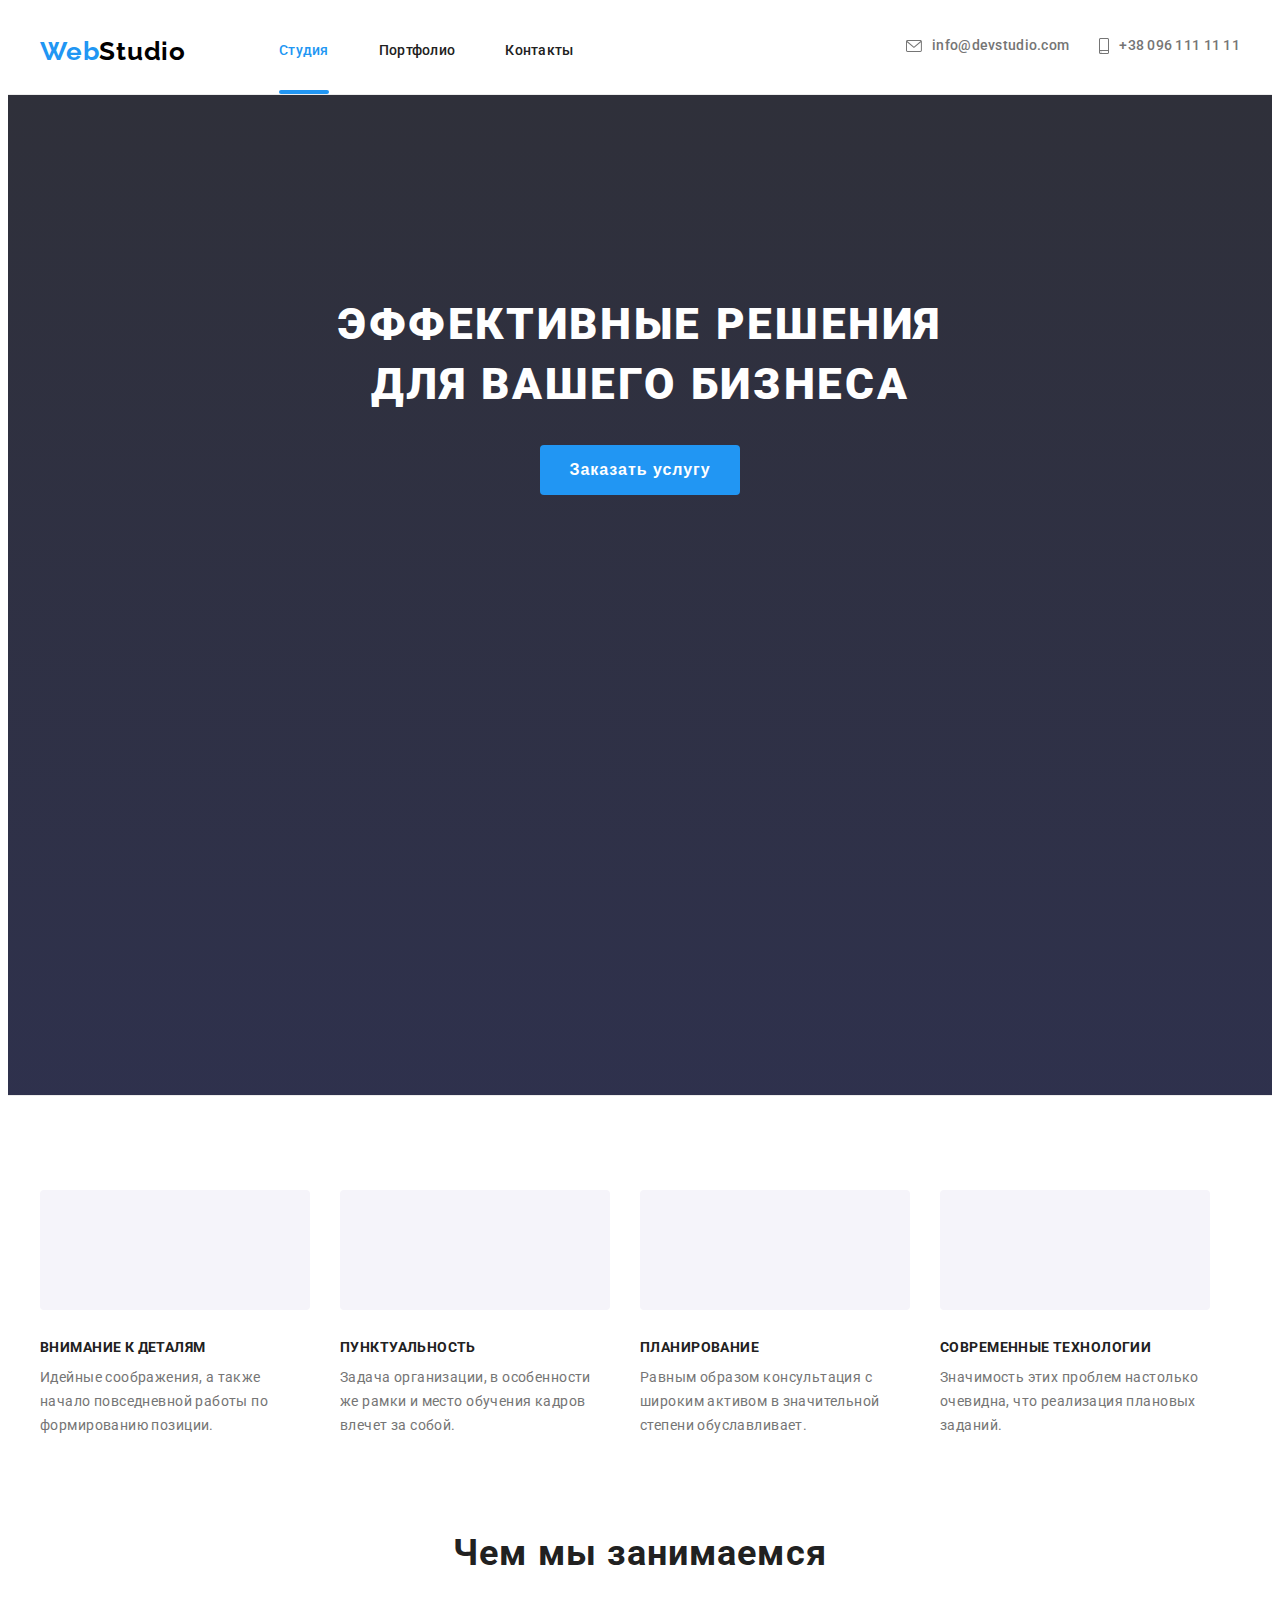
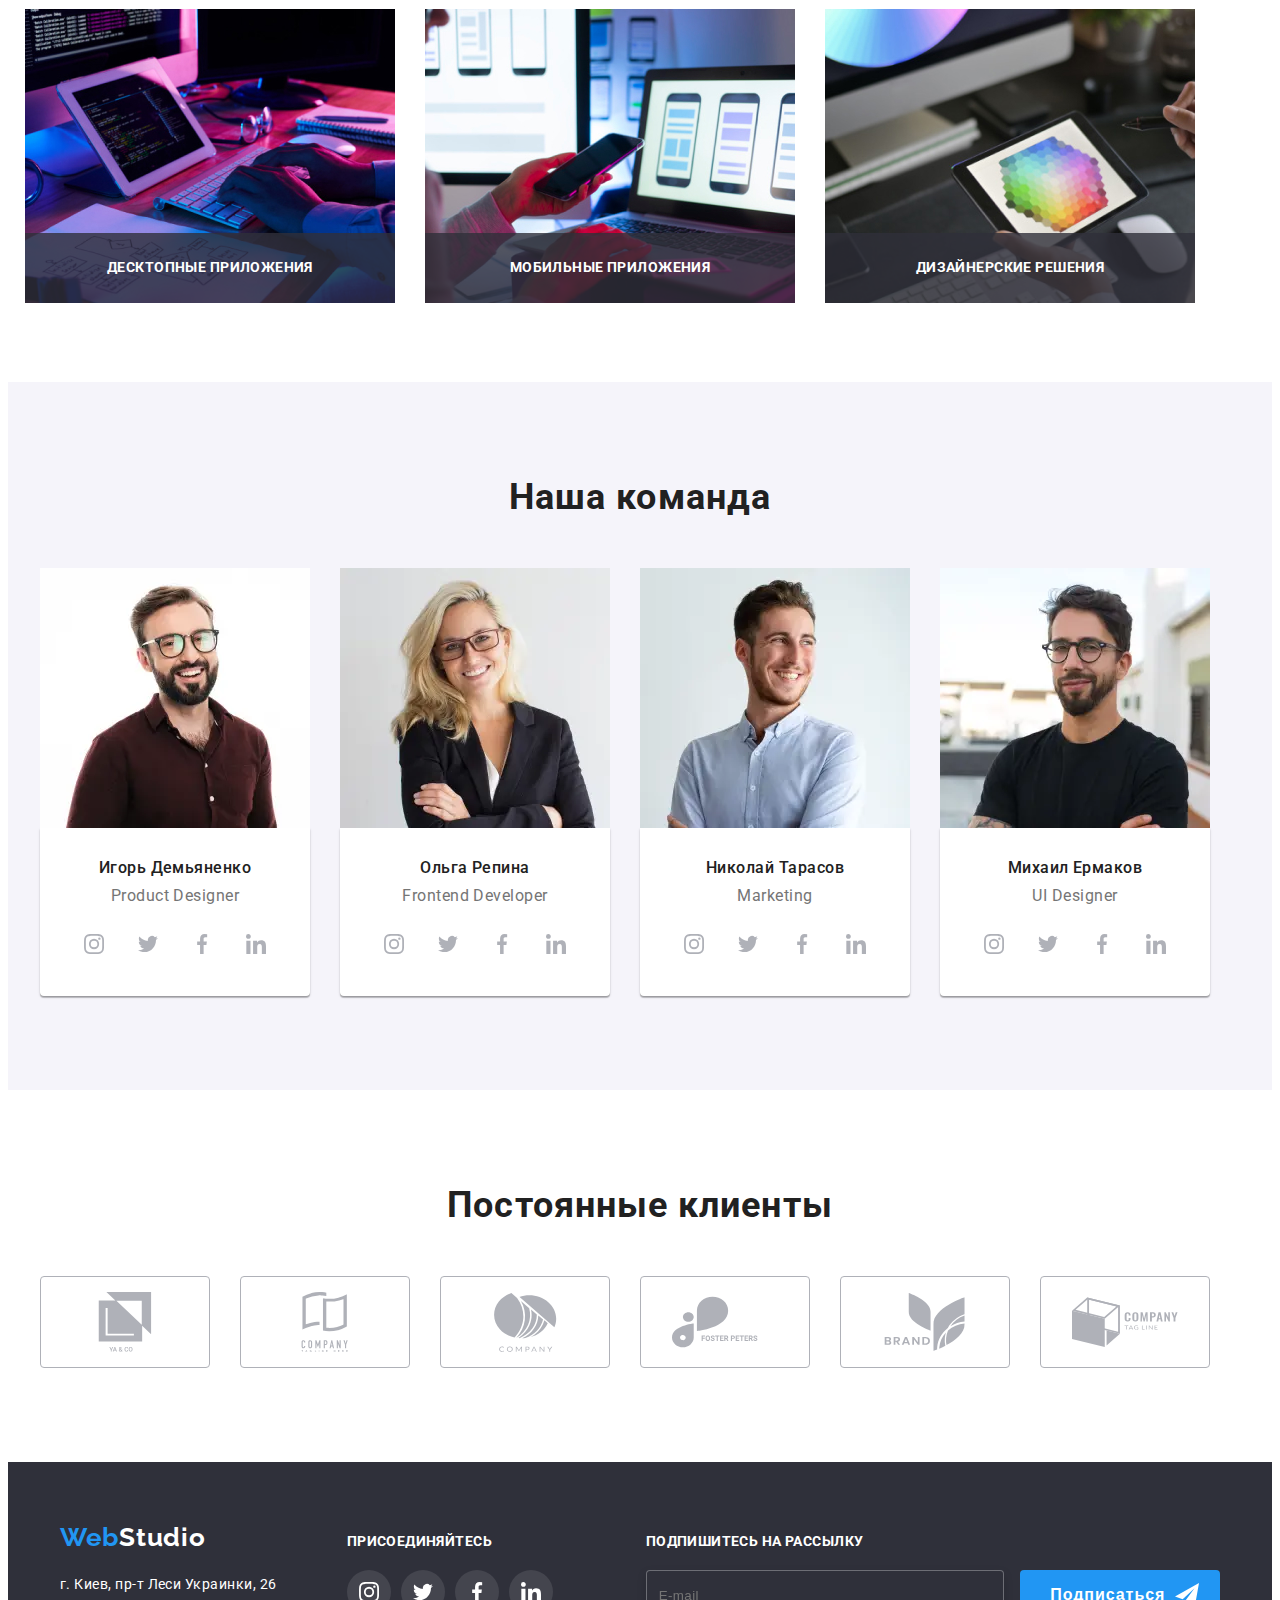
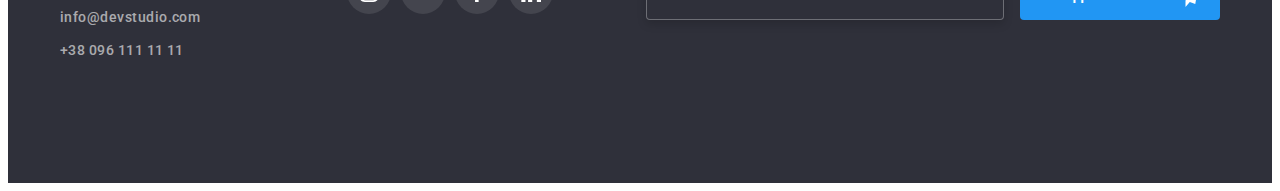
==== commit c09b7ec8: "fin.var 3.2" ====
--- a/index.html
+++ b/index.html
@@ -15,7 +15,7 @@
  <link href="https://fonts.googleapis.com/css2?family=Raleway:wght@700&family=Roboto:wght@400;500;700;900&display=swap" rel="stylesheet">
 
 
- <link rel="stylesheet" href="./css/main.min.css">
+ <link rel="stylesheet" href="./css//main.min.css">
     
 </head>
 <body>
--- a/css/main.min.css
+++ b/css/main.min.css
@@ -1,2 +1,2 @@
-:root{--header-color: #ffffff;--line-header-color: #ececec;--logo-color: #000000;--second-logo-color: #ffffff;--accent-color: #2196f3;--second-accent-color: #2f303a;--third-accent-color: #f5f4fa;--primary-text-color: #212121;--second-text-color: #757575;--fon-hero-color: rgba(47, 48, 58, 0.4);--icon-color: #afb1b8;--portfolio-color: #e5e5e5}.visually-hidden{position:absolute;white-space:nowrap;width:1px;height:1px;overflow:hidden;border:0;padding:0;clip:rect(0 0 0 0);clip-path:inset(50%);margin:-1px}body{font-family:"Roboto", sans-serif;background-color:#ffffff}p,h1,h2,h3,h4,h5,h6{margin-top:0px;margin-bottom:0px}img{display:block;max-width:100%;height:auto}.list{list-style:none;margin:0;padding:0}.link{text-decoration:none}.list .link.current{color:var(--accent-color)}.container{padding-left:15px;padding-right:15px;margin-left:auto;margin-right:auto}@media screen and (min-width: 480px){.container{max-width:480px}}@media screen and (min-width: 768px){.container{max-width:768px}}@media screen and (min-width: 1200px){.container{max-width:1200px}}.body-logo-head{font-family:"Raleway", sans-serif;font-weight:700;font-size:24px;line-height:1.17;letter-spacing:0.03em;display:inline-block;color:var(--accent-color)}@media screen and (min-width: 768px){.body-logo-head{margin-right:88px}}@media screen and (min-width: 1200px){.body-logo-head{margin-right:93px;font-weight:700;font-size:26px;line-height:1.19;letter-spacing:0.03em;display:inline-block;color:var(--accent-color)}}.body-logo-footer{font-family:"Raleway", sans-serif;font-weight:700;font-size:26px;line-height:1.19;letter-spacing:0.03em;display:inline-block;color:var(--accent-color)}.second-body-logo{font-size:26px;line-height:1.19;color:var(--second-logo-color)}.third-body-logo{font-size:24px;line-height:1.17;color:var(--logo-color)}@media screen and (min-width: 1200px){.third-body-logo{font-size:26px;line-height:1.19;color:var(--logo-color)}}.addres-logo{margin-bottom:20px}.icon-manu{display:flex;justify-content:center}.icon-list{width:44px;height:44px;margin-right:10px}.icon-list:last-child{margin-right:0px}.modal-form-icon{display:block;position:absolute;top:50%;left:12px;transform:translateY(-50%);transition:border-color 250ms cubic-bezier(0.4, 0, 0.2, 1)}.form-hero input:focus ~ .modal-form-icon{fill:var(--accent-color)}.icon{display:inline-block;width:16px;height:15px;margin-right:7px;border-radius:4px;border:2px solid var(--logo-color)}.checkbox:checked+.icon{border-color:var(--accent-color);background-color:var(--accent-color);background-image:url(../img/page-3/icon/check.svg);background-size:contain;background-origin:border-box}.modal-close-icon{fill:currentColor}.footer-info-icon{margin-bottom:60px}@media screen and (min-width: 1200px){.footer-info-icon{margin-left:70px}}.footer-s-l-link{width:100%;height:100%;border-radius:50%;transition:background-color 250ms cubic-bezier(0.4, 0, 0.2, 1);display:flex;align-items:center;justify-content:center}.footer-s-l-link:hover,.footer-s-l-link:focus{background-color:var(--accent-color)}.icon-info-footer{fill:var(--header-color)}.footer-s-l-link:hover .footer-last,.footer-s-l-link:focus .footer-last{fill:#ffffff}.footer-s-l-link:hover .footer-last:hover,.footer-s-l-link:hover .footer-last:focus,.footer-s-l-link:focus .footer-last:hover,.footer-s-l-link:focus .footer-last:focus{background-color:var(--accent-color)}.footer-last{transition:background-color 250ms cubic-bezier(0.4, 0, 0.2, 1);background-color:rgba(255,255,255,0.1)}.footer-last .footer-s-l-link{transition:fiil 250ms cubic-bezier(0.4, 0, 0.2, 1);fill:var(--header-color)}.header-connect{margin-left:auto}.aside-footer{margin-bottom:9px;font-weight:400;font-size:14px;line-height:1.71;transition:color 250ms cubic-bezier(0.4, 0, 0.2, 1);color:var(--second-logo-color)}.aside-footer:hover,.aside-footer:hover,.aside-footer:focus{color:var(--accent-color)}.footer-link{font-weight:500;font-size:14px;line-height:1.71;transition:color 250ms cubic-bezier(0.4, 0, 0.2, 1);color:rgba(255,255,255,0.6)}.button{display:inline-block;font-weight:700;font-size:16px;line-height:1.88;border-radius:4px;border:1px solid transparent;cursor:pointer}.button-form{display:inline-flex;padding-left:29px;font-weight:700;font-size:16px;line-height:1.88;border-radius:4px;border:1px solid transparent;cursor:pointer}.primary{min-width:200px;height:50px;letter-spacing:0.06em;align-items:center;text-align:center;transition:background-color 250ms cubic-bezier(0.4, 0, 0.2, 1),box-shadow 250ms cubic-bezier(0.4, 0, 0.2, 1);background-color:var(--accent-color);color:var(--header-color)}.primary:hover,.primary:focus{background-color:#188ce8;box-shadow:0px 4px 4px rgba(0,0,0,0.15)}.secondary{font-weight:500;font-size:16px;line-height:1.6;text-align:center;border:0px;min-width:73px;height:38px;display:inline-block;padding:6px 22px;border-radius:4px;letter-spacing:0.03em;transition:background-color 250ms cubic-bezier(0.4, 0, 0.2, 1),color 250ms cubic-bezier(0.4, 0, 0.2, 1),box-shadow 250ms cubic-bezier(0.4, 0, 0.2, 1);background-color:var(--third-accent-color);color:var(--primary-text-color)}.secondary:hover,.secondary:focus{background-color:var(--accent-color);color:var(--header-color);box-shadow:0px 3px 1px rgba(0,0,0,0.1),0px 1px 2px rgba(0,0,0,0.08),0px 2px 2px rgba(0,0,0,0.12)}.active{color:var(--accent-color)}.backdrop{position:fixed;top:0;left:0;width:100vw;height:100vh;z-index:2;background-color:rgba(0,0,0,0.2);transition:opacity 250ms linear, visibility 250ms linear}.backdrop.is-hidden{visibility:hidden;opacity:0;pointer-events:none}.modal{position:absolute;min-width:450px;min-height:609px;top:50%;left:50%;transform:translate(-50%, -50%);background-color:#ffffff}@media screen and (min-width: 1200px){.modal{min-width:528px;min-height:581px}}.modal-close{position:absolute;width:30px;height:30px;top:8px;right:8px;border-radius:50%;border:1px solid rgba(0,0,0,0.1);background-color:transparent;color:var(--logo-color);display:flex;align-items:center;justify-content:center;transition:color 250ms cubic-bezier(0.4, 0, 0.2, 1)}.modal-close:hover,.modal-close:focus{color:var(--accent-color)}.modal-form{width:450px;margin-left:auto;margin-right:auto;padding:40px}@media screen and (min-width: 1200px){.modal-form{width:528px}}.form-hero{display:flex;flex-direction:column;font-weight:400;font-size:12px;line-height:1.17;text-align:left;margin-bottom:10px;letter-spacing:0.01em;color:#757575}.form-hero label{margin-bottom:4px}.modal-form-wrapper{position:relative;display:block}.form-hero input{width:100%;height:40px;padding-left:42px;border:1px solid rgba(33,33,33,0.2);box-sizing:border-box;border-radius:4px;transition:border-color 250ms cubic-bezier(0.4, 0, 0.2, 1)}.form-hero input::placeholder{font-style:normal;font-weight:400;font-size:14px;line-height:1.14;letter-spacing:0.01em;color:rgba(117,117,117,0.5)}.form-hero input:focus{outline:none;border-color:var(--accent-color)}.form-hero input:focus:not(:last-child){margin-bottom:10px}.form-text-hero{font-weight:700;font-size:20px;line-height:1.15;margin-bottom:12px;text-align:center;letter-spacing:0.03em;color:var(--primary-text-color)}.form-hero-checbox{display:flex;flex-direction:column;margin-top:20px;margin-bottom:30px;list-style:none}.form-hero-checbox input[type="checkbox"]{width:16px;height:15px}.form-label-hero{display:flex;align-items:center;justify-content:center}.checkbox{-webkit-appearance:none;-moz-appearance:none;appearance:none;position:absolute}.icon{display:inline-block;width:16px;height:15px;margin-right:7px;border-radius:4px;border:2px solid var(--logo-color)}.form-hero-checbox label{font-style:normal;font-weight:400;font-size:12px;line-height:1.17;letter-spacing:0.03em;color:var(--second-text-color)}@media screen and (min-width: 1200px){.form-hero-checbox label{font-weight:400;font-size:14px;line-height:1.17;letter-spacing:0.03em}}.form-hero-link{text-decoration-line:underline;color:var(--accent-color)}.comment-form{width:100%;height:120px;padding-top:12px;padding-left:16px;letter-spacing:0.01em;border:1px solid rgba(33,33,33,0.2);box-sizing:border-box;border-radius:4px;color:rgba(117,117,117,0.5);resize:none;transition:border-color 250ms cubic-bezier(0.4, 0, 0.2, 1)}.form-hero textarea:focus{outline:none;border-color:var(--accent-color);color:var(--primary-text-color)}.input-footer{width:290px;height:50px;display:inline-block;border:1px solid rgba(255,255,255,0.3);box-sizing:border-box;filter:drop-shadow(0px 4px 4px rgba(0,0,0,0.15));border-radius:4px;background-color:var(--second-accent-color)}@media screen and (min-width: 480px){.input-footer{width:450px}}@media screen and (min-width: 768px){.input-footer{margin-right:12px}}@media screen and (max-width: 1199px){.input-footer{margin-bottom:20px}}@media screen and (min-width: 1200px){.input-footer{width:358px}}.footer-form input{padding-left:12px;letter-spacing:0.03em;color:rgba(255,255,255,0.6)}@media screen and (max-width: 480px){.form-footer-position{width:320}}.label-footer{margin-bottom:20px;font-weight:700;font-size:14px;line-height:1.14;letter-spacing:0.03em;text-transform:uppercase;color:#ffffff}.form-icon-footer{margin-left:10px}.aside-us{font-weight:700;font-size:36px;line-height:1.17;letter-spacing:0.03em;margin-bottom:50px;color:var(--primary-text-color)}.distribution-form{display:flex}@media screen and (min-width: 480px) and (max-width: 1199px){.distribution-form{width:450px}}@media screen and (min-width: 1200px){.distribution-form{margin-left:auto}}.header{position:relative;top:0;left:0;width:100%;border-bottom:1px solid #ececec;background-color:var(--header-color)}.header-container{display:flex;align-items:center;justify-content:space-between}@media screen and (max-width: 767px){.header-container{padding-top:10px;padding-bottom:10px}}.burger-btn{display:block;margin-left:auto;background-color:transparent;cursor:pointer;padding:0;line-height:0;border:none}@media screen and (min-width: 768px){.burger-btn{display:none}}.mobile-menu{position:fixed;z-index:100;top:0;left:0;width:100vw;height:100vh;background-color:white;padding:48px 40px;opacity:0;visibility:hidden;pointer-events:none;transition:opasity 250ms linear, visibility 250ms linear;display:flex;flex-direction:column;justify-content:space-between}.mobile-menu.is-open{opacity:1;visibility:visible;pointer-events:all}.mobile-menu__close{background-color:transparent;cursor:pointer;padding:0;line-height:0;border:none;position:absolute;top:10px;right:15px}.mobile-menu__text:not(:last-child){margin-bottom:32px}.mobile-menu__anchor{display:flex;font-style:normal;font-weight:500;font-size:40px;line-height:1.76;text-align:center;letter-spacing:0.02em;transition:color 250ms cubic-bezier(0.4, 0, 0.2, 1);color:var(--primary-text-color);text-decoration:none}.mobile-menu__anchor:hover,.mobile-menu__anchor:focus{color:var(--accent-color)}.mobile-menu__contacts{margin-top:auto}.mobile-menu__scroll:last-child{margin-top:32px;margin-bottom:64px}.mobile-menu__phone{font-weight:500;font-size:34px;line-height:1.18;letter-spacing:0.02em;color:var(--accent-color)}@media screen and (max-width: 479px){.mobile-menu__phone{font-size:8vw}}.mobile-menu__mail{font-weight:500;font-size:24px;line-height:1.17;letter-spacing:0.02em;color:var(--second-text-color)}.mobile-menu__network{display:flex;align-items:center}.mobile-menu__catalog{display:flex}.mobile-menu__cards:not(:last-child)::after{content:"";border:1px solid rgba(33,33,33,0.2);transform:rotate(90deg);margin-right:10px;margin-left:10px}.mobile-menu__sites{font-weight:500;font-size:18px;line-height:1.22;letter-spacing:0.02em;color:var(--accent-color)}@media screen and (max-width: 767px){.menu-list__source{display:none}}@media screen and (max-width: 767px){.menu-list__сonnection{display:none}}.header-nav{display:flex;align-items:center}.menu-list{display:flex}@media screen and (max-width: 767px){.menu-list{display:none}}.header-container__menu{display:none}@media screen and (max-width: 1199px){.header-container__menu{display:block;margin-top:21px;margin-bottom:20px}}@media screen and (min-width: 1200px){.header-container__menu{display:flex;margin-left:auto}}@media screen and (min-width: 768px){.header-container__connection{margin-right:0;margin-bottom:10px}}@media screen and (min-width: 1200px){.header-container__connection:not(:last-child){margin-right:30px;margin-bottom:10px}}.menu-list__map:not(:last-child){margin-right:50px}.menu-list__source{display:block;padding-top:35px;padding-bottom:35px;font-weight:500;font-size:14px;line-height:1.14;letter-spacing:0.02em;transition:color 250ms cubic-bezier(0.4, 0, 0.2, 1);color:var(--primary-text-color);text-decoration:none;position:relative}.menu-list__source:hover,.menu-list__source:focus{color:var(--accent-color)}.menu-list__source.current::before{content:"";width:100%;height:4px;position:absolute;border-radius:2px;bottom:0;display:block;background-color:#2196f3}.menu-list__сonnection{font-weight:500;font-size:12px;line-height:1.17;letter-spacing:0.02em;color:var(--second-text-color);display:flex;align-items:center;transition:color 250ms cubic-bezier(0.4, 0, 0.2, 1)}.menu-list__сonnection:hover,.menu-list__сonnection:focus{color:var(--accent-color)}@media screen and (max-width: 767px){.menu-list__сonnection{display:none}}@media screen and (min-width: 1200px){.menu-list__сonnection{font-weight:500;font-size:14px;line-height:1.14}}.menu-list__badge{margin-right:10px;background-position:center;fill:currentColor}.menu-list__badge:hover{fill:var --accent-color}.hero{padding-top:118px;padding-bottom:118px;margin-left:auto;margin-right:auto;text-align:center;background-color:var(--second-accent-color);border-bottom:1px solid #ececec;background-image:linear-gradient(rgba(47,48,58,0.4), rgba(47,48,58,0.4)),url("../img/img/hero/hero.jpg");background-position:center;background-repeat:no-repeat;background-size:cover;max-width:768px;height:400px}@media screen and (min-device-pixel-ratio: 2), (min-resolution: 192dpi), (min-resolution: 2dppx){.hero{background-image:url("../img/img/hero/hero2x.jpg")}}@media screen and (min-width: 768px){.hero{padding-top:118px;padding-bottom:118px;background-image:linear-gradient(rgba(47,48,58,0.4), rgba(47,48,58,0.4)),url("../img/img/hero/hero-tablet.jpg");max-width:1200px;height:400px}}@media screen and (min-width: 768px) and (min-device-pixel-ratio: 2), screen and (min-width: 768px) and (min-resolution: 192dpi), screen and (min-width: 768px) and (min-resolution: 2dppx){.hero{background-image:url("../img/img/hero/hero-tablet2x.jpg")}}@media screen and (min-width: 1200px){.hero{padding-top:200px;padding-bottom:200px;background-image:linear-gradient(rgba(47,48,58,0.4), rgba(46,51,105,0.4)),url("../img/img/hero/hero-desktop.jpg");max-width:1600px;height:600px}}@media screen and (min-width: 1200px) and (min-device-pixel-ratio: 2), screen and (min-width: 1200px) and (min-resolution: 192dpi), screen and (min-width: 1200px) and (min-resolution: 2dppx){.hero{background-image:url("../img/img/hero/hero-desktop2x.jpg")}}.main-slogan{font-weight:900;font-size:44px;line-height:1.36;text-align:center;text-transform:uppercase;vertical-align:top;letter-spacing:0.06em;color:var(--header-color)}@media screen and (max-width: 479px), (min-width: 480px){.main-slogan{font-size:26px;line-height:1.61}}@media screen and (min-width: 768px){.main-slogan{font-size:26px;line-height:1.61}}@media screen and (min-width: 1200px){.main-slogan{font-size:44px;line-height:1.36}}.hero-after-title{max-width:696px;margin-left:auto;margin-right:auto;margin-bottom:30px}@media screen and (min-width: 480px){.hero-after-title{max-width:360px}}@media screen and (min-width: 768px){.hero-after-title{max-width:360px}}@media screen and (min-width: 1200px){.hero-after-title{max-width:696px}}.about{padding-top:60px;padding-bottom:60px}@media screen and (min-width: 1200px){.about{padding-top:94px;padding-bottom:94px}}@media screen and (min-width: 768px){.about-item{display:flex;flex-wrap:wrap;margin:-15px}}@media screen and (min-width: 1200px){.about-item{display:flex}}.about-pro-item{max-width:480px}@media screen and (min-width: 768px){.about-pro-item{width:354px;margin:15px}}@media screen and (min-width: 1200px){.about-pro-item{width:270px}}.about-pro-item::before{display:block;content:"";height:120px;margin-bottom:30px;border-radius:4px;background-color:var(--third-accent-color);background-size:70px, 70px;background-repeat:no-repeat;background-position:center}.about-title{text-transform:uppercase;text-align:center;margin-bottom:10px;font-weight:700;font-size:14px;line-height:1.14;letter-spacing:0.03em;color:var(--primary-text-color)}@media screen and (min-width: 768px){.about-title{text-align:left}}.about-text{font-weight:400;font-size:14px;line-height:1.71;letter-spacing:0.03em;color:var(--second-text-color)}@media screen and (max-width: 1199px){.about-text{margin-bottom:30px}}.aside-can{text-align:center;padding-bottom:94px}@media screen and (max-width: 1199px){.aside-can{display:none}}.icon-antenna::before{background-image:url(../img/page-3/icon/antenna.svg)}.icon-clock::before{background-image:url(../img/page-3/icon/clock.svg)}.icon-diagram::before{background-image:url(../img/page-3/icon/diagram.svg)}.icon-astronaut::before{background-image:url(../img/page-3/icon/astronaut.svg)}.item-us{text-align:center}@media screen and (min-width: 768px){.item-us{display:flex;flex-wrap:wrap;margin:-15px}}.item-us__icon{display:flex;flex-wrap:wrap}.item-can{width:370px}.item-can:not(:last-child){margin-right:30px}.features-icon{display:flex;position:relative;justify-content:center}.features-icon-head{position:absolute;width:370px;height:70px;bottom:0;background-color:rgba(47,48,58,0.8)}.features-icon-text{padding-top:27px;font-size:14px;line-height:1.14;text-align:center;letter-spacing:0.03em;text-transform:uppercase;color:#ffffff}.aside-team{width:100%;padding-top:60px;padding-bottom:60px;letter-spacing:0.03em;text-align:center;background-color:var(--third-accent-color)}@media screen and (min-width: 1200px){.aside-team{padding-top:94px;padding-bottom:94px}}.item{font-weight:500;font-size:16px;line-height:1.18;color:var(--primary-text-color);margin-bottom:30px}@media screen and (min-width: 768px){.item{width:354px;width:calc(100% / 2 * 30px);margin:15px}}@media screen and (min-width: 1200px){.item{width:270px}}.item-substrate{background-color:var(--header-color);border-radius:3px}.item-pro-name{padding-top:30px;padding-bottom:30px;box-shadow:0px 1px 3px rgba(0,0,0,0.12),0px 1px 1px rgba(0,0,0,0.14),0px 2px 1px rgba(0,0,0,0.2);border-radius:0px 0px 4px 4px}.item-name{font-style:normal;font-weight:500;font-size:16px;line-height:1.19;text-align:center;letter-spacing:0.03em;margin-bottom:10px}.content-team{font-weight:400;font-size:16px;line-height:1.18;margin-bottom:16px;color:var(--second-text-color)}.link-info{width:100%;height:100%;border-radius:50%;display:flex;align-items:center;justify-content:center;transition:background-color 250ms cubic-bezier(0.4, 0, 0.2, 1)}.link-info:hover,.link-info:focus{background-color:var(--accent-color)}.icon-info{transition:fill 250ms cubic-bezier(0.4, 0, 0.2, 1);fill:var(--icon-color)}.icon-info:hover,.icon-info:focus{fill:var(--icon-color)}.link-info:hover .icon-info{fill:var(--header-color)}.link-info:focus .icon-info{fill:var(--header-color)}.our-clients{padding-top:60px;padding-bottom:60px;letter-spacing:0.03em;text-align:center;background-color:var(--header-color)}@media screen and (min-width: 1200px){.our-clients{padding-top:94px;padding-bottom:94px}}@media screen and (min-width: 480px) and (max-width: 767px){.our-clients__us{padding-left:0;padding-right:0}}.frame{height:92px}@media screen and (max-width: 480px){.frame{width:260px;margin:15px}}@media screen and (min-width: 480px){.frame{width:210px;width:calc(100% / 2 * 30px);margin:15px}}@media screen and (min-width: 768px){.frame{width:226px;width:calc(100%-2 * 30px)/2;margin:15px}}@media screen and (min-width: 1200px){.frame{width:170px}}.frame-clients{display:flex;width:100%;height:100%;align-items:center;justify-content:center;border:1px solid #afb1b8;box-sizing:border-box;transition:border 250ms cubic-bezier(0.4, 0, 0.2, 1);border-radius:4px}.frame-clients:hover,.frame-clients:focus{border:1px solid var(--accent-color)}.frame-clients:hover .icon-frame{fill:var(--accent-color)}.frame-clients:focus .icon-frame{fill:var(--accent-color)}.icon-frame{transition:fill 250ms cubic-bezier(0.4, 0, 0.2, 1);fill:var(--icon-color)}.container-hero{padding-top:40px;padding-bottom:60px}@media screen and (min-width: 768px){.container-hero{padding-top:30px;padding-bottom:60px}}@media screen and (min-width: 1200px){.container-hero{padding-top:50px;padding-bottom:94px}}.container-hero__buttons{display:flex;flex-wrap:wrap;margin-bottom:40px}@media screen and (min-width: 768px){.container-hero__buttons{justify-content:center}}@media screen and (min-width: 460px){.container-hero__navigation{margin-bottom:15px}}.container-hero__navigation:not(:last-child){margin-right:8px}.container-hero__main--services{display:flex;flex-wrap:wrap;margin-right:-30px;margin-bottom:-30px}@media screen and (min-width: 768px){.container-hero__main--services{display:flex;flex-wrap:wrap}}@media screen and (min-width: 768px){.container-hero__main--services{display:flex;flex-wrap:wrap}}.container-hero__flex--elements{margin-bottom:30px;transition:transform 250ms cubic-bezier(0.4, 0, 0.2, 1)}@media screen and (min-width: 768px){.container-hero__flex--elements{flex-basis:calc((100% - 2 * 30px) / 2);margin:15px}}@media screen and (min-width: 768px){.container-hero__flex--elements{flex-basis:calc((100% - 3 * 30px) / 3);margin:15px}}.container-hero__flex--elements:hover .category-text{transform:translateY(0)}.container-hero__aside--box{width:450px;display:flex;flex-direction:column;border-left:370px;border-bottom:404px;border-right:370px;transition:box-shadow 250ms cubic-bezier(0.4, 0, 0.2, 1)}.container-hero__aside--box:hover,.container-hero__aside--box:focus{display:block;box-shadow:0px 1px 1px rgba(0,0,0,0.12),0px 4px 4px rgba(0,0,0,0.06),1px 4px 6px rgba(0,0,0,0.16)}@media screen and (min-width: 768px){.container-hero__aside--box{width:354px}}@media screen and (min-width: 1200px){.container-hero__aside--box{width:370px}}.flex-elements-categori{position:relative;overflow:hidden}.category-text{position:absolute;top:0px;left:0px;height:100%;font-size:18px;line-height:1.55;padding:63px 24px;letter-spacing:0.03em;color:var(--header-color);background:rgba(33,150,243,0.9);transform:translateY(100%);transition:transform 250ms linear}.views-services{margin-top:20px;padding-left:24px;padding-bottom:24px;border-bottom:1px solid #eeeeee;border-right:1px solid #eeeeee;border-left:1px solid #eeeeee}@media screen and (min-width: 768px) and (max-width: 1199px){.views-services:first-child{padding-bottom:56px}}.aside-services{font-weight:700;font-size:18px;line-height:2;text-align:left;letter-spacing:0.06em;text-decoration:none}.aside-item{font-weight:400;font-size:16px;line-height:1.88;letter-spacing:0.03em;color:var(--second-text-color)}.flex-name{margin-bottom:4px;color:var(--primary-text-color)}.address{font-style:normal;display:flex;padding-top:60px;padding-bottom:60px;letter-spacing:0.03em;align-items:center;background-color:var(--second-accent-color)}.footer-info{min-width:320px;align-items:baseline}@media screen and (max-width: 767px){.footer-info{flex-direction:column;text-align:center}}@media screen and (min-width: 767px) and (max-width: 1199px){.footer-info{display:flex;width:768px;flex-wrap:wrap;justify-content:space-around;text-align:center}}@media screen and (min-width: 767px){.footer-info{display:flex}}.footer-container{margin-bottom:60px}@media screen and (min-width: 768px) and (max-width: 1199px){.footer-container{margin-right:70px;width:231px}}.footer-address{font-style:normal;font-weight:normal}.footer{display:block;margin-bottom:9px}.footer:last-child{margin-bottom:0px}.footer-icon{font-weight:700;font-size:14px;line-height:1.14;letter-spacing:0.03em;text-transform:uppercase;color:var(--header-color);margin-bottom:20px}.footer-blok{display:flex;justify-content:center}
+:root{--header-color: #ffffff;--line-header-color: #ececec;--logo-color: #000000;--second-logo-color: #ffffff;--accent-color: #2196f3;--second-accent-color: #2f303a;--third-accent-color: #f5f4fa;--primary-text-color: #212121;--second-text-color: #757575;--fon-hero-color: rgba(47, 48, 58, 0.4);--icon-color: #afb1b8;--portfolio-color: #e5e5e5}.visually-hidden{position:absolute;white-space:nowrap;width:1px;height:1px;overflow:hidden;border:0;padding:0;clip:rect(0 0 0 0);clip-path:inset(50%);margin:-1px}body{font-family:"Roboto", sans-serif;background-color:#ffffff}p,h1,h2,h3,h4,h5,h6{margin-top:0px;margin-bottom:0px}img{display:block;max-width:100%;height:auto}.list{list-style:none;margin:0;padding:0}.link{text-decoration:none}.list .link.current{color:var(--accent-color)}.container{padding-left:15px;padding-right:15px;margin-left:auto;margin-right:auto}@media screen and (min-width: 480px){.container{max-width:480px}}@media screen and (min-width: 768px){.container{max-width:768px}}@media screen and (min-width: 1200px){.container{max-width:1200px}}.body-logo-head{font-family:"Raleway", sans-serif;font-weight:700;font-size:24px;line-height:1.17;letter-spacing:0.03em;display:inline-block;color:var(--accent-color)}@media screen and (min-width: 768px){.body-logo-head{margin-right:88px}}@media screen and (min-width: 1200px){.body-logo-head{margin-right:93px;font-weight:700;font-size:26px;line-height:1.19;letter-spacing:0.03em;display:inline-block;color:var(--accent-color)}}.body-logo-footer{font-family:"Raleway", sans-serif;font-weight:700;font-size:26px;line-height:1.19;letter-spacing:0.03em;display:inline-block;color:var(--accent-color)}.second-body-logo{font-size:26px;line-height:1.19;color:var(--second-logo-color)}.third-body-logo{font-size:24px;line-height:1.17;color:var(--logo-color)}@media screen and (min-width: 1200px){.third-body-logo{font-size:26px;line-height:1.19;color:var(--logo-color)}}.addres-logo{margin-bottom:20px}.icon-manu{display:flex;justify-content:center}.icon-list{width:44px;height:44px;margin-right:10px}.icon-list:last-child{margin-right:0px}.modal-form-icon{display:block;position:absolute;top:50%;left:12px;transform:translateY(-50%);transition:border-color 250ms cubic-bezier(0.4, 0, 0.2, 1)}.form-hero input:focus ~ .modal-form-icon{fill:var(--accent-color)}.icon{display:inline-block;width:16px;height:15px;margin-right:7px;border-radius:4px;border:2px solid var(--logo-color)}.checkbox:checked+.icon{border-color:var(--accent-color);background-color:var(--accent-color);background-image:url(../img/page-3/icon/check.svg);background-size:contain;background-origin:border-box}.modal-close-icon{fill:currentColor}.footer-info-icon{margin-bottom:60px}@media screen and (min-width: 1200px){.footer-info-icon{margin-left:70px}}.footer-s-l-link{width:100%;height:100%;border-radius:50%;transition:background-color 250ms cubic-bezier(0.4, 0, 0.2, 1);display:flex;align-items:center;justify-content:center}.footer-s-l-link:hover,.footer-s-l-link:focus{background-color:var(--accent-color)}.icon-info-footer{fill:var(--header-color)}.footer-s-l-link:hover .footer-last,.footer-s-l-link:focus .footer-last{fill:#ffffff}.footer-s-l-link:hover .footer-last:hover,.footer-s-l-link:hover .footer-last:focus,.footer-s-l-link:focus .footer-last:hover,.footer-s-l-link:focus .footer-last:focus{background-color:var(--accent-color)}.footer-last{transition:background-color 250ms cubic-bezier(0.4, 0, 0.2, 1);background-color:rgba(255,255,255,0.1)}.footer-last .footer-s-l-link{transition:fiil 250ms cubic-bezier(0.4, 0, 0.2, 1);fill:var(--header-color)}.header-connect{margin-left:auto}.aside-footer{margin-bottom:9px;font-weight:400;font-size:14px;line-height:1.71;transition:color 250ms cubic-bezier(0.4, 0, 0.2, 1);color:var(--second-logo-color)}.aside-footer:hover,.aside-footer:hover,.aside-footer:focus{color:var(--accent-color)}.footer-link{font-weight:500;font-size:14px;line-height:1.71;transition:color 250ms cubic-bezier(0.4, 0, 0.2, 1);color:rgba(255,255,255,0.6)}.button{display:inline-block;font-weight:700;font-size:16px;line-height:1.88;border-radius:4px;border:1px solid transparent;cursor:pointer}.button-form{display:inline-flex;padding-left:29px;font-weight:700;font-size:16px;line-height:1.88;border-radius:4px;border:1px solid transparent;cursor:pointer}.primary{min-width:200px;height:50px;letter-spacing:0.06em;align-items:center;text-align:center;transition:background-color 250ms cubic-bezier(0.4, 0, 0.2, 1),box-shadow 250ms cubic-bezier(0.4, 0, 0.2, 1);background-color:var(--accent-color);color:var(--header-color)}.primary:hover,.primary:focus{background-color:#188ce8;box-shadow:0px 4px 4px rgba(0,0,0,0.15)}.secondary{font-weight:500;font-size:16px;line-height:1.6;text-align:center;border:0px;min-width:73px;height:38px;display:inline-block;padding:6px 22px;border-radius:4px;letter-spacing:0.03em;transition:background-color 250ms cubic-bezier(0.4, 0, 0.2, 1),color 250ms cubic-bezier(0.4, 0, 0.2, 1),box-shadow 250ms cubic-bezier(0.4, 0, 0.2, 1);background-color:var(--third-accent-color);color:var(--primary-text-color)}.secondary:hover,.secondary:focus{background-color:var(--accent-color);color:var(--header-color);box-shadow:0px 3px 1px rgba(0,0,0,0.1),0px 1px 2px rgba(0,0,0,0.08),0px 2px 2px rgba(0,0,0,0.12)}.active{color:var(--accent-color)}.backdrop{position:fixed;top:0;left:0;width:100vw;height:100vh;z-index:2;background-color:rgba(0,0,0,0.2);transition:opacity 250ms linear, visibility 250ms linear}.backdrop.is-hidden{visibility:hidden;opacity:0;pointer-events:none}.modal{position:absolute;min-width:450px;min-height:609px;top:50%;left:50%;transform:translate(-50%, -50%);background-color:#ffffff}@media screen and (min-width: 1200px){.modal{min-width:528px;min-height:581px}}.modal-close{position:absolute;width:30px;height:30px;top:8px;right:8px;border-radius:50%;border:1px solid rgba(0,0,0,0.1);background-color:transparent;color:var(--logo-color);display:flex;align-items:center;justify-content:center;transition:color 250ms cubic-bezier(0.4, 0, 0.2, 1)}.modal-close:hover,.modal-close:focus{color:var(--accent-color)}.modal-form{width:450px;margin-left:auto;margin-right:auto;padding:40px}@media screen and (min-width: 1200px){.modal-form{width:528px}}.form-hero{display:flex;flex-direction:column;font-weight:400;font-size:12px;line-height:1.17;text-align:left;margin-bottom:10px;letter-spacing:0.01em;color:#757575}.form-hero label{margin-bottom:4px}.modal-form-wrapper{position:relative;display:block}.form-hero input{width:100%;height:40px;padding-left:42px;border:1px solid rgba(33,33,33,0.2);box-sizing:border-box;border-radius:4px;transition:border-color 250ms cubic-bezier(0.4, 0, 0.2, 1)}.form-hero input::placeholder{font-style:normal;font-weight:400;font-size:14px;line-height:1.14;letter-spacing:0.01em;color:rgba(117,117,117,0.5)}.form-hero input:focus{outline:none;border-color:var(--accent-color)}.form-hero input:focus:not(:last-child){margin-bottom:10px}.form-text-hero{font-weight:700;font-size:20px;line-height:1.15;margin-bottom:12px;text-align:center;letter-spacing:0.03em;color:var(--primary-text-color)}.form-hero-checbox{display:flex;flex-direction:column;margin-top:20px;margin-bottom:30px;list-style:none}.form-hero-checbox input[type="checkbox"]{width:16px;height:15px}.form-label-hero{display:flex;align-items:center;justify-content:center}.checkbox{-webkit-appearance:none;-moz-appearance:none;appearance:none;position:absolute}.icon{display:inline-block;width:16px;height:15px;margin-right:7px;border-radius:4px;border:2px solid var(--logo-color)}.form-hero-checbox label{font-style:normal;font-weight:400;font-size:12px;line-height:1.17;letter-spacing:0.03em;color:var(--second-text-color)}@media screen and (min-width: 1200px){.form-hero-checbox label{font-weight:400;font-size:14px;line-height:1.17;letter-spacing:0.03em}}.form-hero-link{text-decoration-line:underline;color:var(--accent-color)}.comment-form{width:100%;height:120px;padding-top:12px;padding-left:16px;letter-spacing:0.01em;border:1px solid rgba(33,33,33,0.2);box-sizing:border-box;border-radius:4px;color:rgba(117,117,117,0.5);resize:none;transition:border-color 250ms cubic-bezier(0.4, 0, 0.2, 1)}.form-hero textarea:focus{outline:none;border-color:var(--accent-color);color:var(--primary-text-color)}.input-footer{width:290px;height:50px;display:inline-block;border:1px solid rgba(255,255,255,0.3);box-sizing:border-box;filter:drop-shadow(0px 4px 4px rgba(0,0,0,0.15));border-radius:4px;background-color:var(--second-accent-color)}@media screen and (min-width: 480px){.input-footer{width:450px}}@media screen and (min-width: 768px){.input-footer{margin-right:12px}}@media screen and (max-width: 1199px){.input-footer{margin-bottom:20px}}@media screen and (min-width: 1200px){.input-footer{width:358px}}.footer-form input{padding-left:12px;letter-spacing:0.03em;color:rgba(255,255,255,0.6)}@media screen and (max-width: 480px){.form-footer-position{width:320}}.label-footer{margin-bottom:20px;font-weight:700;font-size:14px;line-height:1.14;letter-spacing:0.03em;text-transform:uppercase;color:#ffffff}.form-icon-footer{margin-left:10px}.aside-us{font-weight:700;font-size:36px;line-height:1.17;letter-spacing:0.03em;margin-bottom:50px;color:var(--primary-text-color)}.distribution-form{display:flex}@media screen and (min-width: 480px) and (max-width: 1199px){.distribution-form{width:450px}}@media screen and (min-width: 1200px){.distribution-form{margin-left:93px}}.header{position:relative;top:0;left:0;width:100%;border-bottom:1px solid #ececec;background-color:var(--header-color)}.header-container{display:flex;align-items:center;justify-content:space-between}@media screen and (max-width: 767px){.header-container{padding-top:10px;padding-bottom:10px}}.burger-btn{display:block;margin-left:auto;background-color:transparent;cursor:pointer;padding:0;line-height:0;border:none}@media screen and (min-width: 768px){.burger-btn{display:none}}.mobile-menu{position:fixed;z-index:100;top:0;left:0;width:100vw;height:100vh;background-color:white;padding:48px 40px;opacity:0;visibility:hidden;pointer-events:none;transition:opasity 250ms linear, visibility 250ms linear;display:flex;flex-direction:column;justify-content:space-between}.mobile-menu.is-open{opacity:1;visibility:visible;pointer-events:all}.mobile-menu__close{background-color:transparent;cursor:pointer;padding:0;line-height:0;border:none;position:absolute;top:10px;right:15px}.mobile-menu__text:not(:last-child){margin-bottom:32px}.mobile-menu__anchor{display:flex;font-style:normal;font-weight:500;font-size:40px;line-height:1.76;text-align:center;letter-spacing:0.02em;transition:color 250ms cubic-bezier(0.4, 0, 0.2, 1);color:var(--primary-text-color);text-decoration:none}.mobile-menu__anchor:hover,.mobile-menu__anchor:focus{color:var(--accent-color)}.mobile-menu__contacts{margin-top:auto}.mobile-menu__scroll:last-child{margin-top:32px;margin-bottom:64px}.mobile-menu__phone{font-weight:500;font-size:34px;line-height:1.18;letter-spacing:0.02em;color:var(--accent-color)}@media screen and (max-width: 479px){.mobile-menu__phone{font-size:8vw}}.mobile-menu__mail{font-weight:500;font-size:24px;line-height:1.17;letter-spacing:0.02em;color:var(--second-text-color)}.mobile-menu__network{display:flex;align-items:center}.mobile-menu__catalog{display:flex}.mobile-menu__cards:not(:last-child)::after{content:"";border:1px solid rgba(33,33,33,0.2);transform:rotate(90deg);margin-right:10px;margin-left:10px}.mobile-menu__sites{font-weight:500;font-size:18px;line-height:1.22;letter-spacing:0.02em;color:var(--accent-color)}@media screen and (max-width: 767px){.menu-list__source{display:none}}@media screen and (max-width: 767px){.menu-list__сonnection{display:none}}.header-nav{display:flex;align-items:center}.menu-list{display:flex}@media screen and (max-width: 767px){.menu-list{display:none}}.header-container__menu{display:none}@media screen and (max-width: 1199px){.header-container__menu{display:block;margin-top:21px;margin-bottom:20px}}@media screen and (min-width: 1200px){.header-container__menu{display:flex;margin-left:auto}}@media screen and (min-width: 768px){.header-container__connection{margin-right:0;margin-bottom:10px}}@media screen and (min-width: 1200px){.header-container__connection:not(:last-child){margin-right:30px;margin-bottom:10px}}.menu-list__map:not(:last-child){margin-right:50px}.menu-list__source{display:block;padding-top:35px;padding-bottom:35px;font-weight:500;font-size:14px;line-height:1.14;letter-spacing:0.02em;transition:color 250ms cubic-bezier(0.4, 0, 0.2, 1);color:var(--primary-text-color);text-decoration:none;position:relative}.menu-list__source:hover,.menu-list__source:focus{color:var(--accent-color)}.menu-list__source.current::before{content:"";width:100%;height:4px;position:absolute;border-radius:2px;bottom:0;display:block;background-color:#2196f3}.menu-list__сonnection{font-weight:500;font-size:12px;line-height:1.17;letter-spacing:0.02em;color:var(--second-text-color);display:flex;align-items:center;transition:color 250ms cubic-bezier(0.4, 0, 0.2, 1)}.menu-list__сonnection:hover,.menu-list__сonnection:focus{color:var(--accent-color)}@media screen and (max-width: 767px){.menu-list__сonnection{display:none}}@media screen and (min-width: 1200px){.menu-list__сonnection{font-weight:500;font-size:14px;line-height:1.14}}.menu-list__badge{margin-right:10px;background-position:center;fill:currentColor}.menu-list__badge:hover{fill:var --accent-color}.hero{padding-top:118px;padding-bottom:118px;margin-left:auto;margin-right:auto;text-align:center;background-color:var(--second-accent-color);border-bottom:1px solid #ececec;background-image:linear-gradient(rgba(47,48,58,0.4), rgba(47,48,58,0.4)),url("../img/img/hero/hero.jpg");background-position:center;background-repeat:no-repeat;background-size:cover;max-width:768px;height:400px}@media screen and (min-device-pixel-ratio: 2), (min-resolution: 192dpi), (min-resolution: 2dppx){.hero{background-image:url("../img/img/hero/hero2x.jpg")}}@media screen and (min-width: 768px){.hero{padding-top:118px;padding-bottom:118px;background-image:linear-gradient(rgba(47,48,58,0.4), rgba(47,48,58,0.4)),url("../img/img/hero/hero-tablet.jpg");max-width:1200px;height:400px}}@media screen and (min-width: 768px) and (min-device-pixel-ratio: 2), screen and (min-width: 768px) and (min-resolution: 192dpi), screen and (min-width: 768px) and (min-resolution: 2dppx){.hero{background-image:url("../img/img/hero/hero-tablet2x.jpg")}}@media screen and (min-width: 1200px){.hero{padding-top:200px;padding-bottom:200px;background-image:linear-gradient(rgba(47,48,58,0.4), rgba(46,51,105,0.4)),url("../img/img/hero/hero-desktop.jpg");max-width:1600px;height:600px}}@media screen and (min-width: 1200px) and (min-device-pixel-ratio: 2), screen and (min-width: 1200px) and (min-resolution: 192dpi), screen and (min-width: 1200px) and (min-resolution: 2dppx){.hero{background-image:url("../img/img/hero/hero-desktop2x.jpg")}}.main-slogan{font-weight:900;font-size:44px;line-height:1.36;text-align:center;text-transform:uppercase;vertical-align:top;letter-spacing:0.06em;color:var(--header-color)}@media screen and (max-width: 479px), (min-width: 480px){.main-slogan{font-size:26px;line-height:1.61}}@media screen and (min-width: 768px){.main-slogan{font-size:26px;line-height:1.61}}@media screen and (min-width: 1200px){.main-slogan{font-size:44px;line-height:1.36}}.hero-after-title{max-width:696px;margin-left:auto;margin-right:auto;margin-bottom:30px}@media screen and (min-width: 480px){.hero-after-title{max-width:360px}}@media screen and (min-width: 768px){.hero-after-title{max-width:360px}}@media screen and (min-width: 1200px){.hero-after-title{max-width:696px}}.about{padding-top:60px;padding-bottom:60px}@media screen and (min-width: 1200px){.about{padding-top:94px;padding-bottom:94px}}@media screen and (min-width: 768px){.about-item{display:flex;flex-wrap:wrap;margin:-15px}}@media screen and (min-width: 1200px){.about-item{display:flex}}.about-pro-item{max-width:480px}@media screen and (min-width: 768px){.about-pro-item{width:354px;margin:15px}}@media screen and (min-width: 1200px){.about-pro-item{width:270px}}.about-pro-item::before{display:block;content:"";height:120px;margin-bottom:30px;border-radius:4px;background-color:var(--third-accent-color);background-size:70px, 70px;background-repeat:no-repeat;background-position:center}.about-title{text-transform:uppercase;text-align:center;margin-bottom:10px;font-weight:700;font-size:14px;line-height:1.14;letter-spacing:0.03em;color:var(--primary-text-color)}@media screen and (min-width: 768px){.about-title{text-align:left}}.about-text{font-weight:400;font-size:14px;line-height:1.71;letter-spacing:0.03em;color:var(--second-text-color)}@media screen and (max-width: 1199px){.about-text{margin-bottom:30px}}.aside-can{text-align:center;padding-bottom:94px}@media screen and (max-width: 1199px){.aside-can{display:none}}.icon-antenna::before{background-image:url(../img/page-3/icon/antenna.svg)}.icon-clock::before{background-image:url(../img/page-3/icon/clock.svg)}.icon-diagram::before{background-image:url(../img/page-3/icon/diagram.svg)}.icon-astronaut::before{background-image:url(../img/page-3/icon/astronaut.svg)}.item-us{text-align:center}@media screen and (min-width: 768px){.item-us{display:flex;flex-wrap:wrap;margin:-15px}}.item-us__icon{display:flex;flex-wrap:wrap}.item-can{width:370px}.item-can:not(:last-child){margin-right:30px}.features-icon{display:flex;position:relative;justify-content:center}.features-icon-head{position:absolute;width:370px;height:70px;bottom:0;background-color:rgba(47,48,58,0.8)}.features-icon-text{padding-top:27px;font-size:14px;line-height:1.14;text-align:center;letter-spacing:0.03em;text-transform:uppercase;color:#ffffff}.aside-team{width:100%;padding-top:60px;padding-bottom:60px;letter-spacing:0.03em;text-align:center;background-color:var(--third-accent-color)}@media screen and (min-width: 1200px){.aside-team{padding-top:94px;padding-bottom:94px}}.item{font-weight:500;font-size:16px;line-height:1.18;color:var(--primary-text-color);margin-bottom:30px}@media screen and (min-width: 768px){.item{width:354px;width:calc(100% / 2 * 30px);margin:15px}}@media screen and (min-width: 1200px){.item{width:270px}}.item-substrate{background-color:var(--header-color);border-radius:3px}.item-pro-name{padding-top:30px;padding-bottom:30px;box-shadow:0px 1px 3px rgba(0,0,0,0.12),0px 1px 1px rgba(0,0,0,0.14),0px 2px 1px rgba(0,0,0,0.2);border-radius:0px 0px 4px 4px}.item-name{font-style:normal;font-weight:500;font-size:16px;line-height:1.19;text-align:center;letter-spacing:0.03em;margin-bottom:10px}.content-team{font-weight:400;font-size:16px;line-height:1.18;margin-bottom:16px;color:var(--second-text-color)}.link-info{width:100%;height:100%;border-radius:50%;display:flex;align-items:center;justify-content:center;transition:background-color 250ms cubic-bezier(0.4, 0, 0.2, 1)}.link-info:hover,.link-info:focus{background-color:var(--accent-color)}.icon-info{transition:fill 250ms cubic-bezier(0.4, 0, 0.2, 1);fill:var(--icon-color)}.icon-info:hover,.icon-info:focus{fill:var(--icon-color)}.link-info:hover .icon-info{fill:var(--header-color)}.link-info:focus .icon-info{fill:var(--header-color)}.our-clients{padding-top:60px;padding-bottom:60px;letter-spacing:0.03em;text-align:center;background-color:var(--header-color)}@media screen and (min-width: 1200px){.our-clients{padding-top:94px;padding-bottom:94px}}@media screen and (min-width: 480px) and (max-width: 767px){.our-clients__us{padding-left:0;padding-right:0}}.frame{height:92px}@media screen and (max-width: 480px){.frame{width:260px;margin:15px}}@media screen and (min-width: 480px){.frame{width:210px;width:calc(100% / 2 * 30px);margin:15px}}@media screen and (min-width: 768px){.frame{width:226px;width:calc(100%-2 * 30px)/2;margin:15px}}@media screen and (min-width: 1200px){.frame{width:170px}}.frame-clients{display:flex;width:100%;height:100%;align-items:center;justify-content:center;border:1px solid #afb1b8;box-sizing:border-box;transition:border 250ms cubic-bezier(0.4, 0, 0.2, 1);border-radius:4px}.frame-clients:hover,.frame-clients:focus{border:1px solid var(--accent-color)}.frame-clients:hover .icon-frame{fill:var(--accent-color)}.frame-clients:focus .icon-frame{fill:var(--accent-color)}.icon-frame{transition:fill 250ms cubic-bezier(0.4, 0, 0.2, 1);fill:var(--icon-color)}.container-hero{padding-top:40px;padding-bottom:60px}@media screen and (min-width: 768px){.container-hero{padding-top:30px;padding-bottom:60px}}@media screen and (min-width: 1200px){.container-hero{padding-top:50px;padding-bottom:94px}}.container-hero__buttons{display:flex;flex-wrap:wrap;margin-bottom:40px}@media screen and (min-width: 768px){.container-hero__buttons{justify-content:center}}.container-hero__navigation{margin-bottom:15px}.container-hero__navigation:not(:last-child){margin-right:8px}.container-hero__main--services{display:flex;flex-wrap:wrap;margin-right:-30px;margin-bottom:-30px}@media screen and (min-width: 768px){.container-hero__main--services{display:flex;flex-wrap:wrap}}@media screen and (min-width: 768px){.container-hero__main--services{display:flex;flex-wrap:wrap}}.container-hero__flex--elements{margin-bottom:30px;transition:transform 250ms cubic-bezier(0.4, 0, 0.2, 1)}@media screen and (min-width: 768px){.container-hero__flex--elements{flex-basis:calc((100% - 2 * 30px) / 2);margin:15px}}@media screen and (min-width: 768px){.container-hero__flex--elements{flex-basis:calc((100% - 3 * 30px) / 3);margin:15px}}.container-hero__flex--elements:hover .category-text{transform:translateY(0)}.container-hero__aside--box{width:450px;display:flex;flex-direction:column;border-left:370px;border-bottom:404px;border-right:370px;transition:box-shadow 250ms cubic-bezier(0.4, 0, 0.2, 1)}.container-hero__aside--box:hover,.container-hero__aside--box:focus{display:block;box-shadow:0px 1px 1px rgba(0,0,0,0.12),0px 4px 4px rgba(0,0,0,0.06),1px 4px 6px rgba(0,0,0,0.16)}@media screen and (max-width: 479px){.container-hero__aside--box{width:290px}}@media screen and (min-width: 768px){.container-hero__aside--box{width:354px}}@media screen and (min-width: 1200px){.container-hero__aside--box{width:370px}}.flex-elements-categori{position:relative;overflow:hidden}.category-text{position:absolute;font-weight:normal;top:0px;left:0px;height:100%;font-size:12px;line-height:1.55;padding:77px 24px;letter-spacing:0.03em;color:var(--header-color);background:rgba(33,150,243,0.9);transform:translateY(100%);transition:transform 250ms linear}@media screen and (min-width: 768px){.category-text{padding:49px 24px;font-size:18px}}@media screen and (min-width: 1200px){.category-text{padding:63px 24px}}.views-services{margin-top:20px;padding-left:24px;padding-bottom:24px;border-bottom:1px solid #eeeeee;border-right:1px solid #eeeeee;border-left:1px solid #eeeeee}@media screen and (min-width: 768px) and (max-width: 1199px){.views-services:first-child{padding-bottom:56px}}.aside-services{font-weight:700;font-size:18px;line-height:2;text-align:left;letter-spacing:0.06em;text-decoration:none}.aside-item{font-weight:400;font-size:16px;line-height:1.88;letter-spacing:0.03em;color:var(--second-text-color)}.flex-name{margin-bottom:4px;color:var(--primary-text-color)}.address{font-style:normal;display:flex;padding-top:60px;padding-bottom:60px;letter-spacing:0.03em;align-items:center;background-color:var(--second-accent-color)}.footer-info{min-width:320px;align-items:baseline}@media screen and (max-width: 767px){.footer-info{flex-direction:column;text-align:center}}@media screen and (min-width: 767px) and (max-width: 1199px){.footer-info{display:flex;width:768px;flex-wrap:wrap;justify-content:space-around;text-align:center}}@media screen and (min-width: 767px){.footer-info{display:flex}}.footer-container{margin-bottom:60px}@media screen and (min-width: 768px) and (max-width: 1199px){.footer-container{margin-right:70px;width:231px}}.footer-address{font-style:normal;font-weight:normal}.footer{display:block;margin-bottom:9px}.footer:last-child{margin-bottom:0px}.footer-icon{font-weight:700;font-size:14px;line-height:1.14;letter-spacing:0.03em;text-transform:uppercase;color:var(--header-color);margin-bottom:20px}.footer-blok{display:flex;justify-content:center}
 /*# sourceMappingURL=main.min.css.map */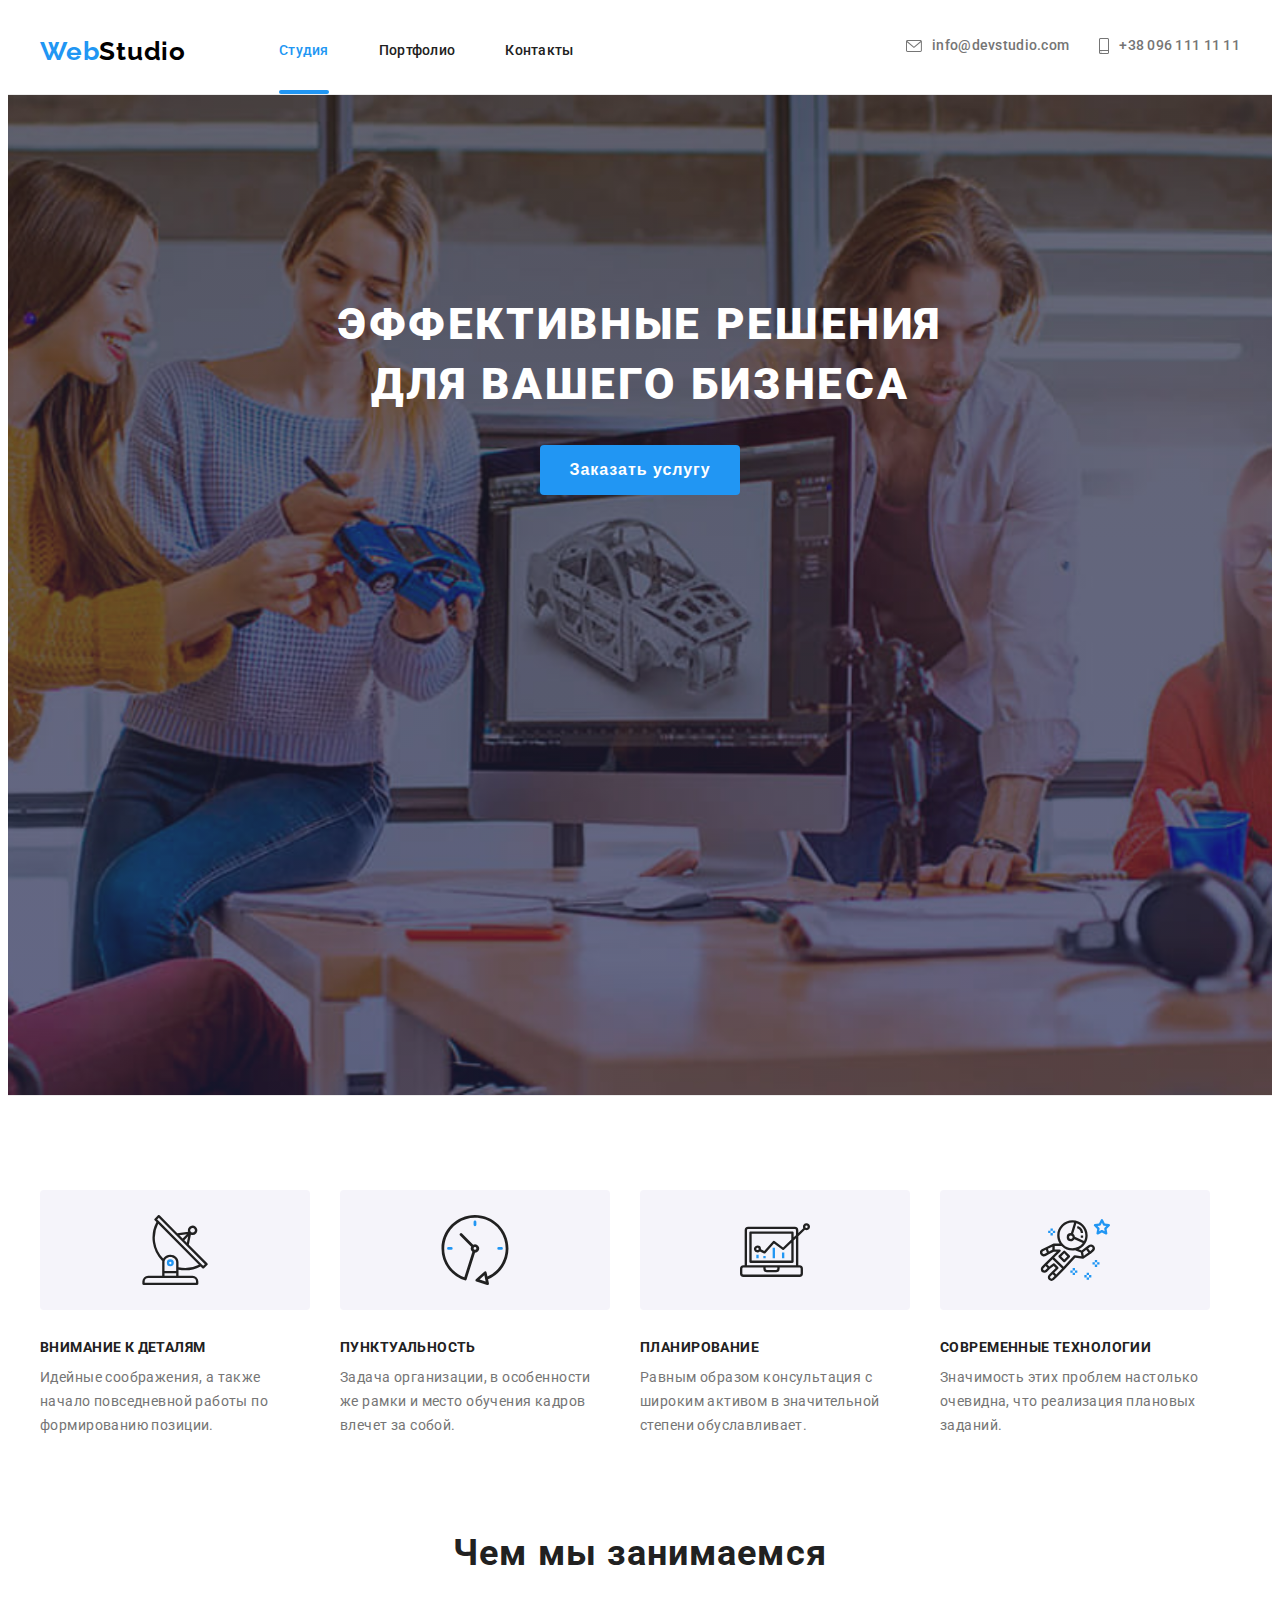
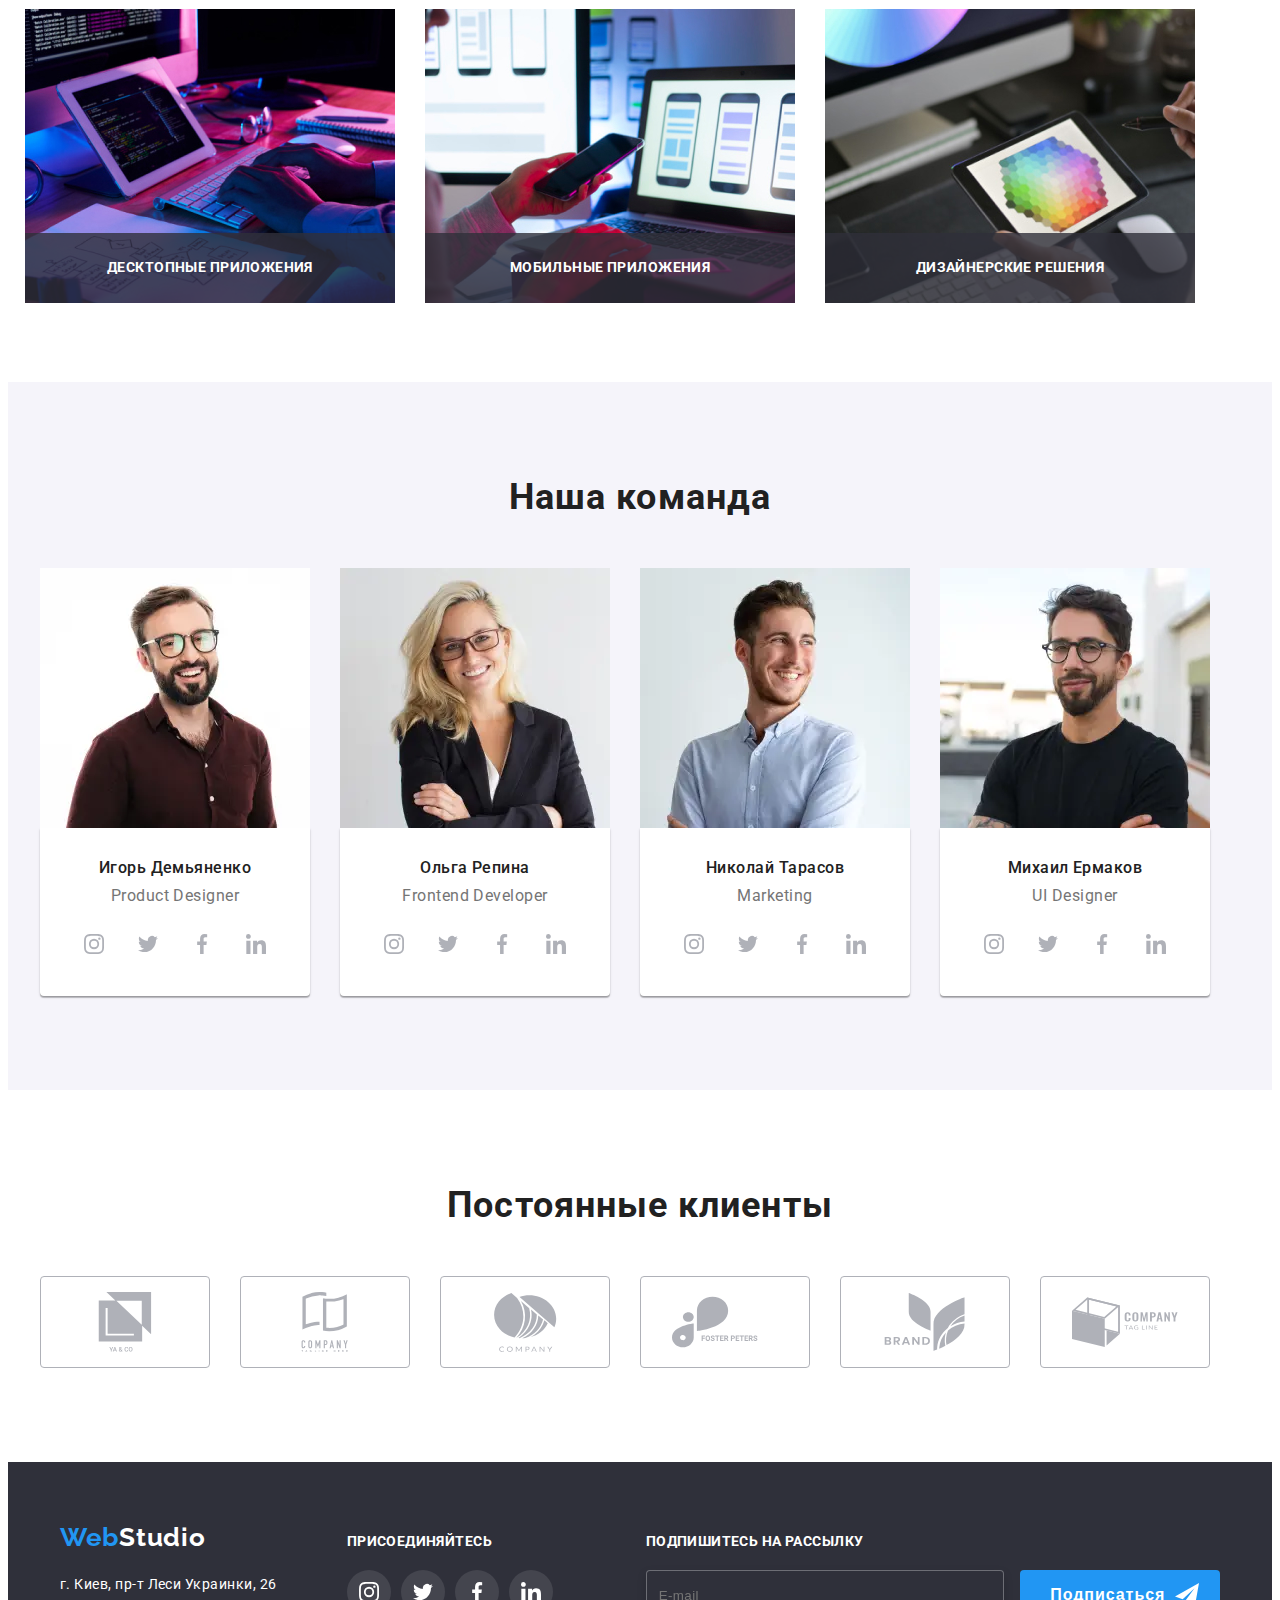
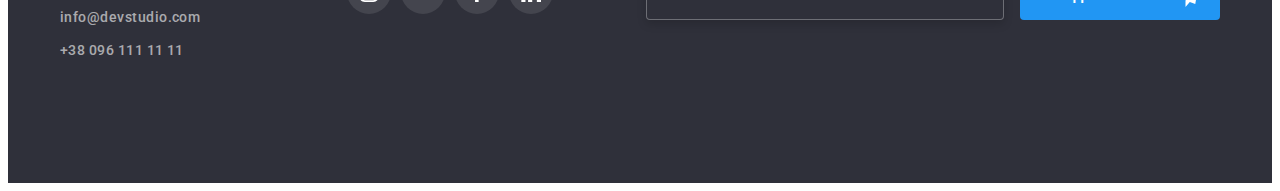
==== commit b56fa176: "var 3.3" ====
--- a/index.html
+++ b/index.html
@@ -15,7 +15,7 @@
  <link href="https://fonts.googleapis.com/css2?family=Raleway:wght@700&family=Roboto:wght@400;500;700;900&display=swap" rel="stylesheet">
 
 
- <link rel="stylesheet" href="./css//main.min.css">
+ <link rel="stylesheet" href="./css/main.min.css">
     
 </head>
 <body>
